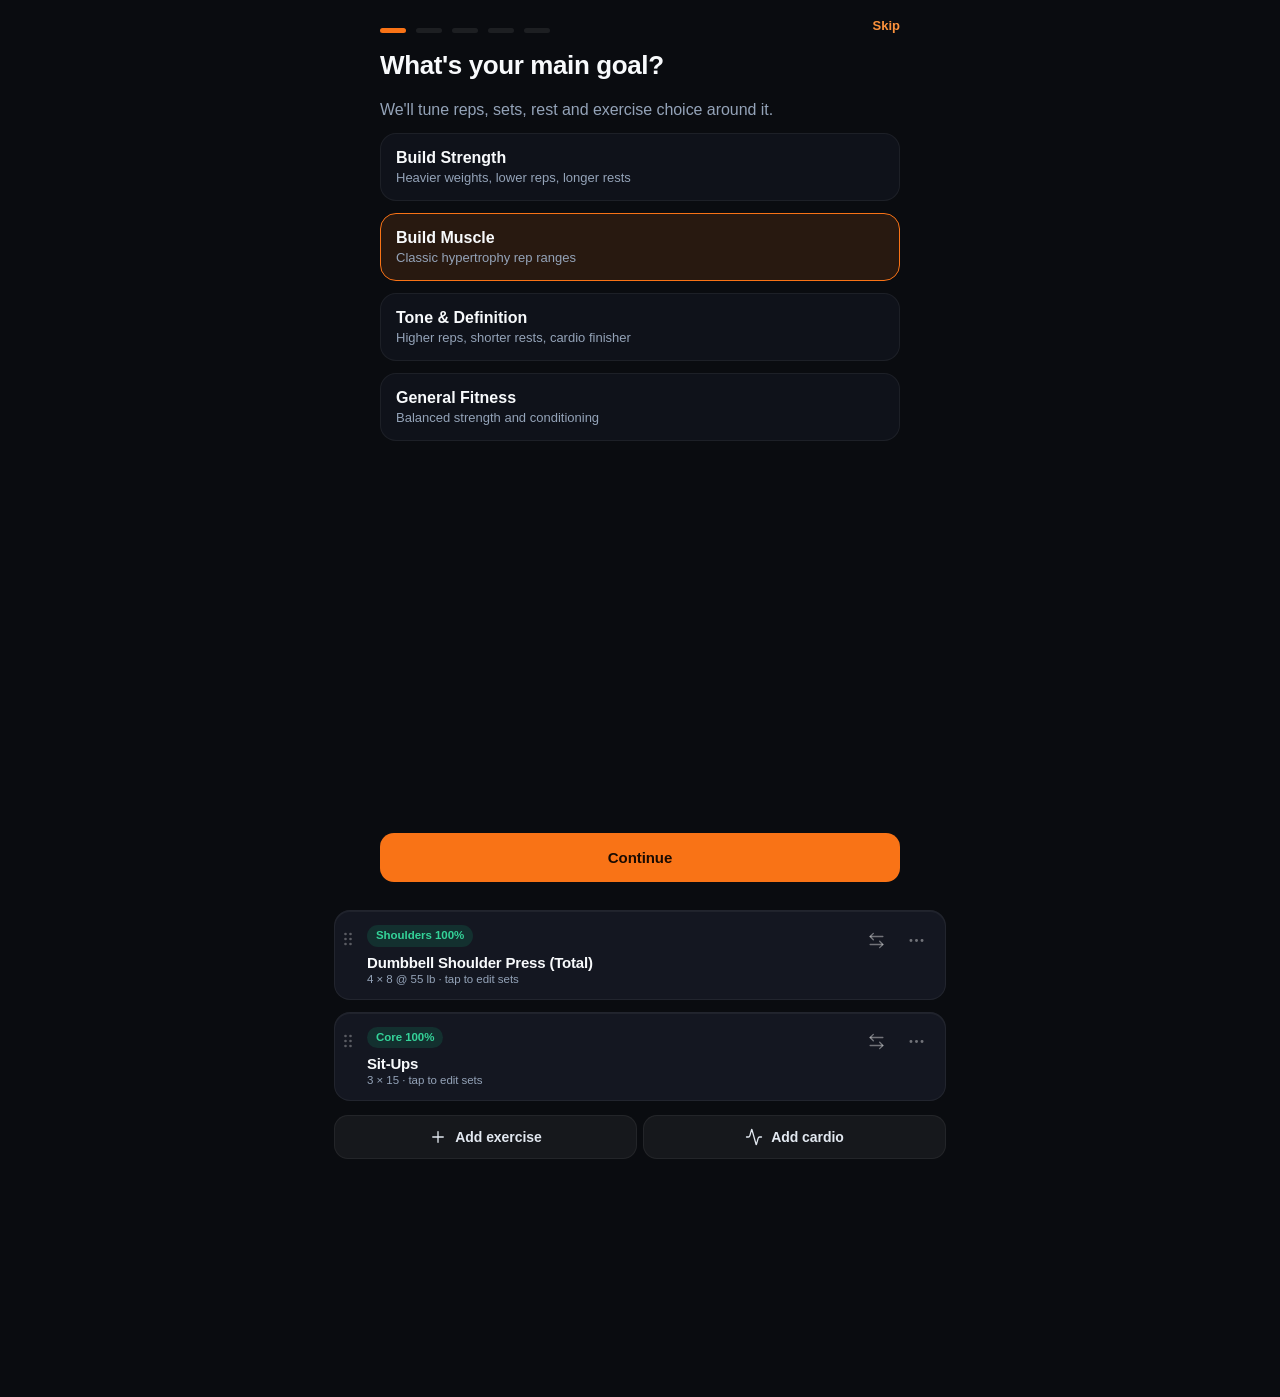
==== index.html @ a7a44afb "v17: Phase 3 polish - body maps, tappable charts, share image, small moments - Exercise info shows f" ====
<!DOCTYPE html>
<html lang="en">
<head>
<meta charset="UTF-8">
<meta name="viewport" content="width=device-width, initial-scale=1.0, viewport-fit=cover">
<meta name="mobile-web-app-capable" content="yes">
<meta name="apple-mobile-web-app-capable" content="yes">
<meta name="apple-mobile-web-app-status-bar-style" content="black-translucent">
<meta name="apple-mobile-web-app-title" content="ForgeFit">
<meta name="theme-color" content="#0A0C10">
<title>ForgeFit — Smart Recovery &amp; Overload Tracker</title>
<link rel="manifest" href="manifest.webmanifest">
<link rel="icon" href="icon.svg" type="image/svg+xml">
<link rel="apple-touch-icon" href="icon-180.png">
<style>
:root{--bg:#090d16;--card:#111827;--card2:#0c1220;--line:#1f2937;--tx:#f1f5f9;--mut:#94a3b8;--dim:#64748b;--or:#f97316;--or2:#fb923c;--gr:#10b981;--am:#f59e0b;--rd:#f43f5e;--vi:#8b5cf6;--sab:env(safe-area-inset-bottom,0px);--sat:env(safe-area-inset-top,0px);--b2:#273043;--b3:#334155;--btn:#1a2234;--inset:#050810;--chip:#0f1626;--snum:#111a2b;--panel:#0f1522;--press:#151e33;--grid:#1b2538;--hcell:#162033;--toast:#1e293b;--toast-tx:#f1f5f9;--bar:rgba(9,13,22,.98);--bd:rgba(255,255,255,.07);--tx2:#e2e8f0;--tx3:#cbd5e1;--vi-t:#c4b5fd;--rd-t:#fb7185;--rd-t2:#fda4af;--gr-t:#34d399;--am-t:#fbbf24;--or-t:#fdba74;--shadow:rgba(0,0,0,.6)}
*{box-sizing:border-box;-webkit-tap-highlight-color:transparent}
[hidden]{display:none!important}
html,body{margin:0;background:var(--bg);color:var(--tx);font-family:-apple-system,BlinkMacSystemFont,"Segoe UI",Roboto,sans-serif;-webkit-text-size-adjust:100%}
body{padding-bottom:calc(84px + var(--sab));overscroll-behavior-y:contain}
body.noscroll{overflow:hidden}
button{font:inherit;color:inherit;border:0;background:none;cursor:pointer;touch-action:manipulation;padding:0}
button:disabled{opacity:.4;cursor:default}
input,select,textarea{font:inherit;font-size:16px;color:var(--tx);background:var(--inset);border:1px solid var(--line);border-radius:12px;padding:10px;width:100%;min-width:0}
input:focus,select:focus,textarea:focus{outline:none;border-color:var(--or)}
button:focus-visible,summary:focus-visible{outline:2px solid var(--or);outline-offset:2px}
textarea{resize:vertical}
.mono{font-family:ui-monospace,Menlo,monospace;font-size:13px;color:var(--or-t)}
input[type=search]{-webkit-appearance:none}
input[type=range]{padding:0;border:0;background:none;accent-color:var(--or)}
input[type=number]::-webkit-inner-spin-button{-webkit-appearance:none}
h1,h2,h3,p{margin:0}
h1{font-size:26px;line-height:1.15;margin-bottom:6px}
.h2{font-size:17px;font-weight:800}
.exn{font-size:17px;font-weight:800;margin-top:4px}
.mut{color:var(--mut)}.sm{font-size:13px}.xs{font-size:11.5px}.center{text-align:center}.right{text-align:right}
.or{color:var(--or2)}.gr{color:var(--gr)}.am{color:var(--am)}.rd{color:var(--rd)}
.big{font-size:22px;font-weight:900}
.lbl{font-size:11px;font-weight:800;letter-spacing:.08em;text-transform:uppercase;color:var(--mut)}
.row{display:flex;align-items:center;gap:10px}.sp{justify-content:space-between}.top{align-items:flex-start}.wrap{flex-wrap:wrap}.grow{flex:1;min-width:0}.gap6{gap:6px}
.col{display:flex;flex-direction:column;gap:12px}.gap6.col{gap:6px}
.grid2{display:grid;grid-template-columns:1fr 1fr;gap:8px}.grid3{display:grid;grid-template-columns:repeat(3,1fr);gap:8px}
.pt8{padding-top:8px}.mt8{margin-top:8px}.px4{padding:0 4px}.full{width:100%}
.sep{height:1px;background:var(--line)}
.link{color:var(--or2);font-size:13px;text-decoration:underline}

/* header */
#hdr{position:sticky;top:0;z-index:30;background:var(--bar);border-bottom:1px solid var(--line);padding-top:var(--sat)}
.hbar{display:flex;align-items:center;justify-content:space-between;padding:10px 14px;max-width:640px;margin:0 auto}
.brand{display:flex;align-items:center;gap:10px}
.logo{width:36px;height:36px;border-radius:11px;background:linear-gradient(135deg,#f97316,#d97706);display:grid;place-items:center;color:#0b0f19;box-shadow:0 4px 14px rgba(249,115,22,.3)}
.logo svg{width:23px;height:23px}
.brand h1{font-size:15px;font-weight:900;letter-spacing:.12em;margin:0}.brand h1 span{color:var(--or)}
.brand p{font-size:10px;color:var(--mut);font-weight:600}
.pill{font-size:12px;font-weight:700;padding:7px 10px;border-radius:10px;background:rgba(249,115,22,.12);border:1px solid rgba(249,115,22,.35);color:var(--or2)}
#clock{font-size:12px;font-weight:700;color:var(--mut)}
#tbar{position:relative;overflow:hidden;background:#7c2d12;border-top:1px solid #9a3412}
#tfill{position:absolute;inset:0;background:var(--or);transform-origin:left;transition:transform 1s linear}
.tin{position:relative;display:flex;align-items:center;justify-content:space-between;padding:8px 14px;max-width:640px;margin:0 auto;color:#0b0f19}
.tin small{display:block;font-size:10px;font-weight:900;letter-spacing:.08em;text-transform:uppercase}
#tdisp{font-size:24px;font-weight:900;font-variant-numeric:tabular-nums;line-height:1}
.tin .row button{background:rgba(9,13,22,.22);font-weight:800;font-size:13px;padding:7px 10px;border-radius:9px}
.tin .row .skip{background:#090d16;color:var(--or2)}

main{max-width:640px;margin:0 auto;padding:14px}
.tab{display:flex;flex-direction:column;gap:14px}
.tab[hidden]{display:none!important}

/* cards & controls */
.card{background:var(--card);border:1px solid var(--bd);border-radius:18px;padding:14px}
.card.col{gap:12px}
details.card summary{cursor:pointer;list-style:none}
.btn{display:inline-flex;align-items:center;justify-content:center;gap:6px;padding:11px 14px;border-radius:13px;font-weight:800;font-size:14px;border:1px solid transparent;text-align:center}
.btn.big{padding:15px;font-size:15px}
.btn.pri{background:var(--or);color:#0b0f19;box-shadow:0 6px 18px rgba(249,115,22,.22)}
.btn.sec{background:var(--btn);border-color:var(--b2);color:var(--tx2)}
.btn.ok{background:var(--gr);color:#04130d}
.btn.vio{background:rgba(139,92,246,.16);border-color:rgba(139,92,246,.4);color:var(--vi-t)}
.btn.danger{background:rgba(244,63,94,.12);border-color:rgba(244,63,94,.4);color:var(--rd-t2)}
.mini{font-size:12.5px;font-weight:700;padding:7px 10px;border-radius:10px;background:var(--btn);border:1px solid var(--b2);color:var(--tx3)}
.mini.pri{background:var(--or);color:#0b0f19;border-color:var(--or)}
.ib{width:36px;height:36px;border-radius:11px;background:var(--btn);border:1px solid var(--b2);font-size:17px;font-weight:800;display:grid;place-items:center}
.chips{display:flex;gap:6px;flex-wrap:wrap}
.scrollx{flex-wrap:nowrap;overflow-x:auto;scrollbar-width:none;margin:8px -14px 0;padding:0 14px}
.scrollx::-webkit-scrollbar{display:none}
#sheet .scrollx{margin:0 -16px;padding:0 16px}
.chip{flex:0 0 auto;padding:8px 13px;border-radius:999px;font-size:13px;font-weight:700;background:var(--chip);border:1px solid var(--line);color:var(--mut)}
.chip.on{background:rgba(249,115,22,.18);border-color:var(--or);color:var(--or2)}
.tag{display:inline-block;font-size:11px;font-weight:800;padding:3px 8px;border-radius:8px;border:1px solid var(--line);color:var(--mut)}
.tag.gr{color:var(--gr-t);background:rgba(16,185,129,.1);border-color:rgba(16,185,129,.35)}
.tag.am{color:var(--am-t);background:rgba(245,158,11,.1);border-color:rgba(245,158,11,.35)}
.tag.rd{color:var(--rd-t);background:rgba(244,63,94,.1);border-color:rgba(244,63,94,.35)}
.tag.vi{color:var(--vi-t);background:rgba(139,92,246,.18);border-color:rgba(139,92,246,.4)}
.tag.or{color:var(--or2);background:rgba(249,115,22,.14);border-color:rgba(249,115,22,.35)}
.field label{display:block;font-size:11px;font-weight:800;letter-spacing:.06em;text-transform:uppercase;color:var(--mut);margin-bottom:5px}
.sel-sm{width:auto;padding:7px 10px;font-size:14px}
.check{display:flex;align-items:center;gap:8px;font-size:13px;color:var(--mut)}.check input{width:auto}
.empty{padding:18px;text-align:center;color:var(--dim);font-size:14px;border:1px dashed var(--line);border-radius:14px}
.banner{display:flex;gap:10px;align-items:flex-start;padding:12px 14px;border-radius:16px;border:1px solid}
.banner ul{margin:4px 0 0;padding-left:18px;font-size:13px;color:var(--mut)}
.banner.warn{background:rgba(244,63,94,.1);border-color:rgba(244,63,94,.4)}
.banner.note{background:rgba(245,158,11,.1);border-color:rgba(245,158,11,.35)}
.banner.info{background:rgba(139,92,246,.12);border-color:rgba(139,92,246,.4)}
.banner.ok{background:rgba(16,185,129,.08);border-color:rgba(16,185,129,.3)}

/* exercise card + set rows */
.shead,.srow{display:grid;grid-template-columns:34px 1fr 1fr 82px 44px;gap:6px;align-items:center}
.shead{margin-top:10px;font-size:10.5px;font-weight:800;letter-spacing:.06em;text-transform:uppercase;color:var(--dim);text-align:center}
.sets{display:flex;flex-direction:column;gap:6px;margin-top:6px}
.srow{padding:4px;border-radius:13px;background:var(--card2);border:1px solid transparent}
.srow.done{background:rgba(16,185,129,.1);border-color:rgba(16,185,129,.35)}
.srow input,.srow select{height:42px;padding:0 4px;text-align:center;font-weight:800;background:var(--inset);border-radius:10px}
.srow select{font-size:13px;color:var(--am);text-align-last:center;padding:0 2px}
.snum{height:38px;border-radius:10px;font-weight:900;font-size:13px;color:var(--mut);background:var(--snum)}
.snum.t-warmup{color:var(--am-t);background:rgba(245,158,11,.12)}
.snum.t-drop{color:var(--vi-t);background:rgba(139,92,246,.18)}
.chk{height:42px;border-radius:11px;background:var(--btn);border:1px solid var(--b2);font-weight:900;font-size:18px;color:#04130d}
.chk.on{background:var(--gr);border-color:var(--gr)}
.cue summary{font-size:12px;color:var(--dim);cursor:pointer;margin-top:10px}
.cue p{font-size:13px;color:var(--mut);padding-top:6px}
.prow{display:flex;align-items:center;justify-content:space-between;gap:10px;width:100%;text-align:left;padding:11px 12px;border-radius:13px;background:var(--card2);border:1px solid var(--line)}
button.prow:active{background:var(--press)}
.prow.bad{border-color:rgba(244,63,94,.4)}
.tiles{display:grid;grid-template-columns:repeat(auto-fit,minmax(90px,1fr));gap:8px}
.tile{background:var(--card);border:1px solid var(--bd);border-radius:14px;padding:12px 8px;text-align:center}
.tile b{display:block;font-size:20px;font-weight:900;color:var(--or2)}.tile span{font-size:11px;color:var(--mut)}
.tempo-view{text-align:center;padding:18px;border-radius:16px;background:var(--card2);border:1px solid var(--line)}
#tp-phase{font-size:26px;font-weight:900;color:var(--or2)}#tp-count{font-size:64px;font-weight:900;line-height:1.1;font-variant-numeric:tabular-nums}

/* plates */
.plates-vis{display:flex;align-items:center;gap:3px;min-height:80px;padding:8px 0}
.plates-vis i{font-style:normal;display:grid;place-items:center;width:20px;border-radius:5px;background:linear-gradient(#fb923c,#c2410c);font-size:9px;font-weight:900;color:#190a02}
.barend{width:26px;height:10px;border-radius:4px;background:#64748b;margin-right:2px}

/* recovery */
.rcell{display:flex;flex-direction:column;gap:7px;padding:12px;border-radius:14px;background:var(--card2);border:1px solid var(--line)}
.bar{height:10px;border-radius:999px;background:var(--inset);overflow:hidden}
.bar i{display:block;height:100%;border-radius:999px;transition:width .3s}
.bg-gr{background:var(--gr)}.bg-am{background:var(--am)}.bg-rd{background:var(--rd)}
.rcell input[type=range]{width:150px}

/* charts + heatmap */
.chart{width:100%;height:auto;margin-top:8px}
.chart .grid line{stroke:var(--grid);stroke-width:1}.chart text{fill:var(--dim);font-size:9px}
.chart .ln{fill:none;stroke:var(--or);stroke-width:2.2;stroke-linejoin:round;stroke-linecap:round}
.chart .area{fill:rgba(249,115,22,.12)}.chart circle{fill:var(--or2)}
.heat{display:flex;flex-direction:column;gap:4px;margin:8px 0 4px}
.hrow{display:grid;grid-template-columns:78px 1fr;gap:8px;align-items:center;font-size:12px;color:var(--mut)}
.hcells{display:grid;grid-template-columns:repeat(14,1fr);gap:3px}
.hcells i{aspect-ratio:1;border-radius:4px;background:var(--card2);border:1px solid var(--hcell)}
.wrow{display:grid;grid-template-columns:78px 1fr 34px;gap:8px;align-items:center;font-size:12px;color:var(--mut);margin-top:7px}
.wrow em{font-style:normal;text-align:right;color:var(--tx);font-weight:800}
.wbar{position:relative;height:10px;background:var(--inset);border-radius:999px;overflow:hidden}
.wbar .zone{position:absolute;left:40%;width:40%;top:0;bottom:0;background:rgba(16,185,129,.18)}
.wbar i{position:absolute;left:0;top:0;bottom:0;background:var(--or);border-radius:999px}
.photos{display:grid;grid-template-columns:repeat(3,1fr);gap:8px;margin-top:8px}
.photos figure{margin:0;position:relative}.photos img{width:100%;aspect-ratio:3/4;object-fit:cover;border-radius:12px;display:block;background:var(--card2)}
.photos figcaption{display:flex;justify-content:space-between;font-size:11px;color:var(--mut);padding-top:3px}
.photos .empty{grid-column:1/-1}

/* settings */
.trow{display:flex;align-items:center;justify-content:space-between;gap:12px}
.trow span{display:flex;flex-direction:column}.trow b{font-size:14px}.trow em{font-style:normal;font-size:12px;color:var(--mut);margin-top:2px}
.sw{appearance:none;-webkit-appearance:none;width:46px;height:28px;padding:0;border-radius:999px;background:var(--b2);border:0;position:relative;flex:0 0 auto;transition:background .15s}
.sw::after{content:"";position:absolute;top:3px;left:3px;width:22px;height:22px;border-radius:50%;background:#fff;transition:transform .15s}
.sw:checked{background:var(--or)}.sw:checked::after{transform:translateX(18px)}
.gear{display:grid;grid-template-columns:1fr 1fr;gap:8px}
.gear button{display:flex;justify-content:space-between;padding:11px;border-radius:12px;border:1px solid var(--line);background:var(--card2);color:var(--dim);font-weight:700;font-size:13px}
.gear button.on{background:rgba(249,115,22,.14);border-color:var(--or);color:var(--tx)}

/* nav */
#nav{position:fixed;left:0;right:0;bottom:0;z-index:40;background:var(--bar);border-top:1px solid var(--line);padding-bottom:var(--sab)}
#nav div{display:grid;grid-template-columns:repeat(5,1fr);max-width:640px;margin:0 auto}
#nav button{padding:9px 0 8px;display:flex;flex-direction:column;align-items:center;gap:3px;font-size:11px;font-weight:700;color:var(--dim)}
#nav button{position:relative}
#nav button svg{width:25px;height:25px;fill:none;stroke:currentColor;stroke-width:1.8;stroke-linecap:round;stroke-linejoin:round}
#nav button.on svg{stroke-width:2.1}
#nav button.on::before{content:"";position:absolute;top:0;left:28%;right:28%;height:2.5px;border-radius:0 0 4px 4px;background:var(--or)}
#nav button.on{color:var(--or)}

/* sheet / overlays */
#sheet{position:fixed;inset:0;z-index:60}
.scrim{position:absolute;inset:0;background:rgba(0,0,0,.65)}
.panel{position:absolute;left:0;right:0;bottom:0;max-width:640px;margin:0 auto;max-height:90vh;display:flex;flex-direction:column;background:var(--panel);border:1px solid var(--line);border-bottom:0;border-radius:22px 22px 0 0;transform:translateY(100%);transition:transform .22s ease-out;padding-bottom:var(--sab)}
#sheet.open .panel{transform:none}
.grab{width:40px;height:4px;border-radius:4px;background:var(--b3);margin:8px auto 0}
.sheet-h{display:flex;align-items:center;justify-content:space-between;padding:10px 16px 6px}.sheet-h h3{font-size:17px;font-weight:800}
#sheet-b{padding:8px 16px 18px;overflow-y:auto;-webkit-overflow-scrolling:touch}
#toast{position:fixed;left:50%;bottom:calc(92px + var(--sab));transform:translate(-50%,20px);background:var(--toast);color:var(--toast-tx);border:1px solid var(--b3);padding:11px 16px;border-radius:14px;font-size:14px;font-weight:600;opacity:0;pointer-events:none;transition:.2s;z-index:100;max-width:90vw;text-align:center}
#toast.show{opacity:1;transform:translate(-50%,0)}
#pr{position:fixed;inset:0;z-index:80;background:radial-gradient(circle at 50% 30%,#7c2d12,#090d16 70%);display:flex;align-items:center;justify-content:center;padding:24px;overflow:hidden}
#pr-body{position:relative;text-align:center;max-width:420px;width:100%;display:flex;flex-direction:column;gap:8px;align-items:center}
.trophy{font-size:80px;line-height:1}.prtag{font-size:12px;font-weight:900;letter-spacing:.18em;color:var(--or2)}
#pr h2{font-size:24px}.prbig{font-size:34px;font-weight:900}
#pr .row{width:100%}
#confetti span{position:absolute;top:-14px;width:9px;height:14px;border-radius:2px;animation:fall 2.4s linear forwards}
@keyframes fall{to{transform:translateY(105vh) rotate(540deg);opacity:.9}}
#onboard{position:fixed;inset:0;z-index:90;background:var(--bg);overflow:auto;padding:calc(18px + var(--sat)) 18px calc(18px + var(--sab))}
.ob-in{max-width:520px;margin:0 auto;min-height:100%;display:flex;flex-direction:column;gap:18px}
.ob-body{flex:1;display:flex;flex-direction:column;gap:14px}
.dots{display:flex;gap:6px}.dots i{width:26px;height:5px;border-radius:5px;background:var(--line)}.dots i.on{background:var(--or)}
.opt{display:flex;flex-direction:column;gap:3px;text-align:left;padding:15px;border-radius:16px;background:var(--card);border:1.5px solid var(--line)}
.opt b{font-size:16px}.opt span{font-size:13px;color:var(--mut)}
.opt.on{border-color:var(--or);background:rgba(249,115,22,.12)}
#boot{position:fixed;inset:0;display:grid;place-items:center;background:var(--bg);color:var(--mut);z-index:200}
@media (prefers-reduced-motion:reduce){*{transition:none!important;animation:none!important}}

:root{color-scheme:dark}
input[type=date]{min-height:42px}
/* drag handle */
.ex{position:relative}
.grip{flex:0 0 auto;width:30px;height:36px;margin:-2px 0 0 -6px;display:grid;place-items:center;touch-action:none;cursor:grab;color:var(--dim);-webkit-user-select:none;user-select:none;-webkit-touch-callout:none;border-radius:10px}
.grip svg{width:20px;height:20px;fill:currentColor}
.grip:active{color:var(--or2)}
.ex.dragging{z-index:25;border-color:var(--or);box-shadow:0 16px 38px var(--shadow);transition:none;will-change:transform}
body.dragging-body{-webkit-user-select:none;user-select:none;cursor:grabbing}
/* segmented control + quick log */
.seg{display:grid;grid-template-columns:1fr 1fr;background:var(--card2);border:1px solid var(--line);border-radius:13px;padding:3px;gap:3px}
.seg button{padding:9px 6px;border-radius:10px;font-weight:800;font-size:13px;color:var(--mut)}
.seg button.on{background:var(--or);color:#0b0f19}
.prow .grow{min-width:0}
#exlist.reordering .ex > :not(.top){display:none!important}
#exlist.reordering .ex{padding-bottom:10px}

/* ===== v4 additions ===== */
/* bigger tap targets while logging */
.shead,.srow{grid-template-columns:38px 1fr 1fr 80px 52px;gap:6px}
.sets{gap:8px}
.srow{padding:5px;position:relative;touch-action:pan-y;transition:transform .15s ease}
.srow input,.srow select{height:48px;font-size:17px}
.srow select{font-size:13px}
.snum{height:44px}
.chk{height:48px;border-radius:12px;font-size:20px}
/* swipe a set: left deletes, right duplicates */
.swrap{position:relative;border-radius:14px}
.swbg{position:absolute;inset:0;display:none;align-items:center;justify-content:space-between;padding:0 18px;border-radius:14px;font-size:13px;font-weight:800;color:#fff}
.swrap.sw-del .swbg,.swrap.sw-dup .swbg{display:flex}
.swrap.sw-del .swbg{background:rgba(244,63,94,.9)}
.swrap.sw-dup .swbg{background:rgba(139,92,246,.9)}
.swrap.sw-del .swbg span:first-child,.swrap.sw-dup .swbg span:last-child{visibility:hidden}
.swrap.sw-go .swbg{filter:brightness(1.18)}
.srow.swiping{transition:none;z-index:2;background:var(--card);box-shadow:0 4px 14px var(--shadow)}
/* coaching chip on exercise cards */
.coach{display:flex;gap:8px;align-items:center;width:100%;text-align:left;margin-top:10px;padding:9px 12px;border-radius:12px;font-size:13px;font-weight:700;border:1px solid;line-height:1.3}
.coach b{font-size:17px}
.coach.up{background:rgba(16,185,129,.12);border-color:rgba(16,185,129,.4);color:var(--gr-t)}
.coach.dn{background:rgba(245,158,11,.1);border-color:rgba(245,158,11,.35);color:var(--am-t)}
/* week strip */
button.card.week{display:block;width:100%;text-align:left;color:inherit}
.wk7{display:grid;grid-template-columns:repeat(7,1fr);gap:5px;margin-top:8px}
.wd{display:flex;flex-direction:column;align-items:center;gap:1px;padding:6px 0 5px;border-radius:12px;background:var(--card2);border:1px solid var(--line);color:var(--dim);min-width:0}
.wd span{font-size:10px;font-weight:800}
.wd b{font-size:15px;font-weight:800;color:var(--tx2)}
.wd small{font-size:9.5px;font-weight:700;white-space:nowrap}
.wd.did{background:rgba(16,185,129,.12);border-color:rgba(16,185,129,.4);color:var(--gr-t)}
.wd.did b{color:var(--gr-t)}
.wd.plan small{color:var(--or2)}
.wd.today{border-color:var(--or);box-shadow:0 0 0 1px var(--or) inset}
.wd.miss{opacity:.55}
.wadv{margin-top:9px;font-size:12.5px;font-weight:700;display:flex;justify-content:space-between;gap:8px}
.wadv i{font-style:normal;color:var(--or2);flex:0 0 auto}
.wadv.go{color:var(--gr-t)}.wadv.light{color:var(--am-t)}.wadv.rest{color:var(--rd-t)}.wadv.ok{color:var(--vi-t)}
/* training block dots */
.bdots{display:flex;gap:5px}
.bdots i{flex:1;height:8px;border-radius:5px;background:var(--line)}
.bdots i.past{background:var(--gr)}.bdots i.cur{background:var(--or)}.bdots i.dl{outline:1.5px dashed var(--vi);outline-offset:1px}
/* toast with an action */
#toast.act{display:flex;gap:14px;align-items:center}
#toast.act.show{pointer-events:auto}
#toast button{color:#fb923c;font-weight:800;font-size:14px;padding:4px 6px}
/* progress */
.tiles.t4{grid-template-columns:repeat(4,1fr)}
.tiles.t4 .tile{padding:10px 4px}.tiles.t4 .tile b{font-size:17px}.tiles.t4 .tile span{font-size:10px;display:block;line-height:1.15}
.wsub{display:flex;justify-content:space-between;gap:8px;font-size:11px;color:var(--dim);padding-left:86px;margin-top:2px}
.chart .ln.a{stroke:var(--or)}.chart .ln.b{stroke:var(--vi)}.chart circle.a{fill:var(--or2)}.chart circle.b{fill:var(--vi)}
.chart .grid line.zero{stroke:var(--dim);stroke-dasharray:3 3}
.legend{display:flex;gap:14px;font-size:12px;color:var(--mut);margin-top:6px}
.legend i{display:inline-block;width:10px;height:10px;border-radius:3px;margin-right:6px}.legend i.a{background:var(--or)}.legend i.b{background:var(--vi)}
/* misc */
.newlist{margin:6px 0 0;padding-left:18px;font-size:13px;color:var(--mut)}.newlist li{margin:4px 0}
ol.how{list-style:none;margin:0;padding:0;display:flex;flex-direction:column;gap:8px}
ol.how li{display:flex;flex-direction:column;gap:2px;padding:10px 12px;border-radius:13px;background:var(--card2);border:1px solid var(--line)}
ol.how b{font-size:11px;letter-spacing:.08em;text-transform:uppercase;color:var(--or2)}
ol.how span{font-size:14px;line-height:1.4}
a.btn{text-decoration:none}
#pname{max-width:104px;overflow:hidden;text-overflow:ellipsis;white-space:nowrap}

/* ===== light theme (dark stays the default) ===== */
:root[data-theme=light]{color-scheme:light;--bg:#f2f4f9;--card:#ffffff;--card2:#eef1f7;--line:#dde3ee;--tx:#0f172a;--mut:#4b5a72;--dim:#6b7a90;--or2:#c2410c;--gr:#059669;--rd:#e11d48;--vi:#7c3aed;
--b2:#cfd7e5;--b3:#b8c2d4;--btn:#e8ecf4;--inset:#ffffff;--chip:#eef1f7;--snum:#e3e8f1;--panel:#ffffff;--press:#e1e6f0;--grid:#e3e8f1;--hcell:#dfe5ef;--bar:rgba(255,255,255,.96);--bd:rgba(15,23,42,.09);--tx2:#1e293b;--tx3:#334155;--vi-t:#6d28d9;--rd-t:#be123c;--rd-t2:#be123c;--gr-t:#047857;--am-t:#92400e;--or-t:#9a3412;--shadow:rgba(15,23,42,.22)}
:root[data-theme=light] .gr{color:#047857}
:root[data-theme=light] .rd{color:#be123c}
:root[data-theme=light] .am,:root[data-theme=light] .srow select{color:#b45309}
:root[data-theme=light] .sw::after{box-shadow:0 1px 3px rgba(0,0,0,.35)}
:root[data-theme=light] .card,:root[data-theme=light] .tile{box-shadow:0 1px 2px rgba(15,23,42,.05)}
:root[data-theme=light] #pr{--tx:#f1f5f9;--mut:#94a3b8;--btn:#1a2234;--b2:#273043;--tx2:#e2e8f0;--or2:#fb923c;--bg:#090d16}

/* v8 */
.exnote{display:block;width:100%;text-align:left;margin-top:6px;padding:7px 10px;border-radius:10px;font-size:13px;color:var(--tx2);background:var(--inset);border:1px dashed var(--b3)}
.emptyico{font-size:38px;line-height:1}
.cmp2{display:grid;grid-template-columns:1fr 1fr;gap:8px}.cmp2 figure{margin:0}
.cmp2 img,.phmiss{width:100%;aspect-ratio:3/4;object-fit:cover;border-radius:12px;display:block;background:var(--card2)}
.phmiss{display:flex;align-items:center;justify-content:center;font-size:12px;color:var(--mut)}
.cmp2 figcaption{font-size:12px;color:var(--mut);padding-top:4px;text-align:center}
.tile em{font-style:normal;font-weight:800}
@media (prefers-reduced-motion:no-preference){.srow.pop{animation:ffrow .6s ease-out}.srow.pop .chk{animation:ffpop .4s cubic-bezier(.2,1.7,.4,1)}.trophy{animation:fftro 1s cubic-bezier(.2,1.5,.4,1)}}
@keyframes ffrow{0%{box-shadow:0 0 0 0 rgba(16,185,129,.55)}100%{box-shadow:0 0 0 14px rgba(16,185,129,0)}}
@keyframes ffpop{0%{transform:scale(.6)}60%{transform:scale(1.25)}100%{transform:scale(1)}}
@keyframes fftro{0%{transform:scale(.3) rotate(-25deg);opacity:0}60%{transform:scale(1.2) rotate(8deg);opacity:1}100%{transform:scale(1) rotate(0)}}

/* ---------- v10: plan / live session, achievements, grouped settings ---------- */
.card.plan{padding:12px}
.card.plan .planmain{all:unset;box-sizing:border-box;display:block;cursor:pointer;min-width:0;padding:2px 0}
.card.plan .planmain:focus-visible{outline:2px solid var(--or);outline-offset:3px;border-radius:8px}
.card.plan .exn{margin:4px 0 2px}
.card.sess{border-color:rgba(249,115,22,.45);background:linear-gradient(180deg,rgba(249,115,22,.08),transparent 70%),var(--card)}
.card.sess.paused{border-color:rgba(245,158,11,.55);background:linear-gradient(180deg,rgba(245,158,11,.12),transparent 70%),var(--card)}
.sess-time{display:block;font-size:30px;font-weight:900;letter-spacing:.5px;font-variant-numeric:tabular-nums;color:var(--or2)}
.card.sess.paused .sess-time{color:var(--am-t,#f59e0b);opacity:.85}
.lbl.live{color:#34d399}
#exlist.dimmed{opacity:.6}
.grid3{display:grid;grid-template-columns:repeat(3,1fr);gap:8px}
.grid3 .btn{padding:12px 6px}
.subh{margin:14px 2px 4px;font-size:12px;letter-spacing:.08em;text-transform:uppercase;color:var(--mut)}
.ach{display:flex;gap:12px;align-items:center;background:var(--card);border:1px solid var(--bd);border-radius:14px;padding:10px 12px;margin-top:8px}
.ach .aic{font-size:24px;line-height:1}
.ach b{font-size:14px}
.grpt{margin:18px 4px 2px;font-size:12px;letter-spacing:.09em;text-transform:uppercase;color:var(--mut);font-weight:800}
.card.grp{padding:0;overflow:hidden}
.grph{all:unset;box-sizing:border-box;display:flex;align-items:center;gap:12px;width:100%;padding:14px 16px;cursor:pointer}
.grph:focus-visible{outline:2px solid var(--or);outline-offset:-2px}
.grph .gic{font-size:22px;width:30px;text-align:center}
.grph b{display:block;font-size:15px}
.grph em{display:block;font-style:normal;font-size:12px;color:var(--mut);margin-top:1px}
.grph .chev{color:var(--mut);font-size:16px}
.grpb{padding:2px 16px 16px;border-top:1px solid var(--bd);padding-top:14px}
@media (prefers-reduced-motion:no-preference){.card.sess.paused .sess-time{animation:ffblink 1.6s ease-in-out infinite}@keyframes ffblink{50%{opacity:.45}}}

/* =====================================================================
   v11 design system: quiet dark surfaces, hairline borders, vector icons
   Brand orange is the only accent. Green / red appear only as status.
   ===================================================================== */
:root{
  --bg:#0A0C10;--card:#141721;--card2:#0F121A;--panel:#12151D;
  --line:rgba(255,255,255,.08);--bd:rgba(255,255,255,.06);--b2:rgba(255,255,255,.10);--b3:rgba(255,255,255,.16);
  --btn:rgba(255,255,255,.05);--inset:rgba(255,255,255,.045);--chip:rgba(255,255,255,.04);--snum:rgba(255,255,255,.05);
  --press:rgba(255,255,255,.08);--grid:rgba(255,255,255,.07);--hcell:rgba(255,255,255,.06);--toast:#1C2030;
  --bar:rgba(10,12,16,.85);--hl:rgba(255,255,255,.06);--ghost:rgba(255,255,255,.4);
  --tx:#F8FAFC;--tx2:#E2E8F0;--tx3:#CBD5E1;--mut:#94A3B8;--dim:#64748B;--lab:#8593A8;
  --or-t:#FDBA74;--shadow:transparent}
:root[data-theme=light]{--hl:rgba(255,255,255,.9);--ghost:rgba(15,23,42,.42);--lab:#5B6B82;--bar:rgba(255,255,255,.82);--bg:#F3F5F9;--inset:rgba(15,23,42,.045);--btn:rgba(15,23,42,.05);--press:rgba(15,23,42,.08);--card2:#F6F8FB;--chip:rgba(15,23,42,.04);--snum:rgba(15,23,42,.05)}

html,body{font-feature-settings:"tnum" 1,"cv11" 1;font-variant-numeric:tabular-nums;letter-spacing:-.003em}
h1,h2,h3{letter-spacing:-.015em}

/* icons */
.ic{width:18px;height:18px;flex:0 0 auto;fill:none;stroke:currentColor;stroke-width:1.75;stroke-linecap:round;stroke-linejoin:round;vertical-align:-3.5px}
.ic.fill{fill:currentColor}
.ic.sm{width:15px;height:15px;vertical-align:-2.5px}
.ic.xl{width:56px;height:56px;stroke-width:1.25}
.ic.fav{width:14px;height:14px;vertical-align:-1.5px;color:var(--or2)}
b>.ic,.mini>.ic,.pill>.ic,.tag>.ic,.coach>.ic{vertical-align:-3px}
.btn>.ic,.mini>.ic,.chip>.ic,.pill>.ic{margin:0}

/* surfaces */
.card,.tile,.ach{background:var(--card);border:1px solid var(--bd);border-radius:16px;box-shadow:inset 0 1px 0 0 var(--hl)}
:root[data-theme=light] .card,:root[data-theme=light] .tile,:root[data-theme=light] .ach{box-shadow:0 1px 2px rgba(15,23,42,.04),inset 0 1px 0 0 var(--hl)}
.panel{background:var(--panel);border:1px solid var(--bd);border-bottom:0;border-radius:20px 20px 0 0;box-shadow:inset 0 1px 0 0 var(--hl)}
.grab{background:var(--b3)}
.prow,.rcell,ol.how li,.tempo-view,.opt{background:var(--card2);border:1px solid var(--bd)}
.prow.bad{border-color:rgba(244,63,94,.4)}
.sep{background:var(--bd)}
input,select,textarea{background:var(--inset);border:1px solid var(--bd);border-radius:12px;color:var(--tx)}
input::placeholder,textarea::placeholder{color:var(--dim);opacity:1}
input:focus,select:focus,textarea:focus{border-color:rgba(249,115,22,.7);background:rgba(249,115,22,.05)}

/* type: labels are sentence case, quiet and slate */
.lbl,.field label,.grpt,.subh{text-transform:none;letter-spacing:0;font-weight:600;color:var(--lab)}
.lbl{font-size:12.5px}.field label{font-size:12px}
.grpt{font-size:13px;margin:20px 4px 2px}.subh{font-size:13px}
.h2{font-size:17px;font-weight:650}
.exn{font-weight:600;font-size:17px;color:var(--tx);letter-spacing:-.012em}
.big{font-weight:700}
.mut{color:var(--mut)}
.link{color:var(--or2);text-decoration:none;font-weight:600}
.or{color:var(--or2)}
.tile b{color:var(--tx);font-weight:700}
.tile span{color:var(--lab)}

/* buttons: one hero, quiet everything else */
.btn{min-height:44px;border-radius:14px;font-weight:600;font-size:14px;gap:8px;letter-spacing:-.005em;transition:background .15s,border-color .15s,transform .1s}
.btn:active{transform:scale(.985)}
.btn.pri{background:var(--or);color:#1A0B02;border-color:transparent;box-shadow:none}
.btn.pri:active{background:#EA6A0A}
.btn.sec{background:var(--btn);border:1px solid var(--bd);color:var(--tx2)}
.btn.sec:active{background:var(--press)}
@media (hover:hover){.btn.sec:hover{background:var(--press)}.btn.pri:hover{background:#FB8A2E}}
.btn.ok{background:rgba(16,185,129,.14);border:1px solid rgba(16,185,129,.3);color:var(--gr-t)}
.btn.vio{background:var(--btn);border:1px solid var(--bd);color:var(--tx2)}
.btn.danger{background:rgba(244,63,94,.1);border:1px solid rgba(244,63,94,.28);color:var(--rd-t2)}
.btn.hero{min-height:56px;border-radius:16px;font-size:16px;font-weight:700;letter-spacing:-.01em}
.btn.hero .ic{width:20px;height:20px}
.btn.big{padding:15px}
.mini{display:inline-flex;align-items:center;gap:6px;font-weight:600;border-radius:10px;background:var(--btn);border:1px solid var(--bd);color:var(--tx2)}
.mini.pri{background:var(--or);border-color:transparent;color:#1A0B02}
.pill{display:inline-flex;align-items:center;gap:6px;font-weight:600;border-radius:10px;background:var(--btn);border:1px solid var(--bd);color:var(--tx2)}
.chip{display:inline-flex;align-items:center;gap:6px;font-weight:600;background:var(--chip);border:1px solid var(--bd);color:var(--mut)}
.chip.on{background:rgba(249,115,22,.15);border-color:rgba(249,115,22,.4);color:var(--or-t)}
:root[data-theme=light] .chip.on{color:#9A3412}
.seg{background:var(--btn);border:1px solid var(--bd)}
.seg button{font-weight:600}.seg button.on{background:var(--or);color:#1A0B02}

/* ghost icon buttons: no pills */
.ib{width:34px;height:34px;border-radius:10px;background:none;border:0;color:var(--ghost);display:grid;place-items:center}
.ib .ic{width:19px;height:19px}
.ib:active{background:var(--press);color:var(--tx)}
@media (hover:hover){.ib:hover{background:var(--press);color:var(--tx2)}}
.grip{color:var(--ghost);opacity:.75;width:26px;margin:-2px 0 0 -8px}
.grip .ic{width:18px;height:18px}
.grip:active{color:var(--or2);opacity:1}

/* badges: compact soft pills (green / amber / red only for recovery status) */
.tag{border:0;border-radius:999px;padding:2px 9px;font-size:11.5px;font-weight:600;line-height:1.5;background:rgba(148,163,184,.14);color:var(--mut)}
.tag.gr{background:rgba(16,185,129,.15);color:var(--gr-t)}
.tag.am{background:rgba(245,158,11,.15);color:var(--am-t)}
.tag.rd{background:rgba(244,63,94,.15);color:var(--rd-t)}
.tag.vi{background:rgba(249,115,22,.15);color:var(--or-t)}
.tag.or{background:rgba(249,115,22,.15);color:var(--or-t)}
:root[data-theme=light] .tag.vi,:root[data-theme=light] .tag.or{color:#9A3412}

/* exercise cards */
.card.ex{padding:14px 14px 12px}
.card.ex .exn{margin-top:7px}
.card.ex .mut.xs{color:var(--mut)}
.card.plan{padding:12px 12px 12px 8px}
.card.plan .planmain .mut.xs{color:var(--mut)}
.shead{text-transform:none;letter-spacing:0;font-size:11.5px;font-weight:600;color:var(--lab)}
.srow{background:transparent;border:0;padding:3px 0}
.srow input,.srow select{background:var(--inset);border:1px solid transparent;border-radius:10px;font-weight:600;color:var(--tx)}
.srow input:focus,.srow select:focus{border-color:rgba(249,115,22,.7)}
.srow select{color:var(--mut);font-weight:600}
:root[data-theme=light] .srow select{color:var(--mut)}
.snum{background:none;color:var(--lab);font-weight:600}
.snum.t-warmup{color:var(--am-t);background:rgba(245,158,11,.12)}
.snum.t-drop{color:var(--or-t);background:rgba(249,115,22,.14)}
.srow.done{background:rgba(16,185,129,.07);border-radius:12px;padding:3px 4px;margin:0 -4px}
.chk{background:var(--inset);border:1px solid var(--bd);color:transparent;border-radius:10px;display:grid;place-items:center}
.chk .ic{width:21px;height:21px;stroke-width:2.2}
.chk.on{background:var(--gr);border-color:var(--gr);color:#03130C}
.cue summary{color:var(--lab)}
.exnote{background:var(--inset);border:1px dashed var(--b3)}
.coach{border-radius:12px;font-weight:600}
.coach .ic{width:17px;height:17px}
.coach.up{background:rgba(16,185,129,.1);border-color:rgba(16,185,129,.28);color:var(--gr-t)}
.coach.dn{background:rgba(245,158,11,.09);border-color:rgba(245,158,11,.28);color:var(--am-t)}
.ex.dragging{border-color:var(--or);box-shadow:none}
.srow.swiping{box-shadow:none}
.swbg{font-weight:600}
.swbg .ic{width:15px;height:15px}

/* plan card: split chips, then two neutral actions, then a segmented utility strip */
.qgrid{display:grid;grid-template-columns:repeat(4,1fr);background:var(--btn);border:1px solid var(--bd);border-radius:14px;overflow:hidden}
.qgrid button{display:flex;flex-direction:column;align-items:center;justify-content:center;gap:7px;height:68px;font-size:12px;font-weight:600;color:var(--tx2);border-left:1px solid var(--bd);transition:background .15s}
.qgrid button:first-child{border-left:0}
.qgrid button:active{background:var(--press)}
.qgrid .ic{width:20px;height:20px;color:var(--mut);transition:color .15s}
.qgrid button:active .ic{color:var(--or2)}
@media (hover:hover){.qgrid button:hover{background:var(--press)}.qgrid button:hover .ic{color:var(--or2)}}

/* live session header */
.card.sess{border-color:rgba(249,115,22,.28);background:radial-gradient(120% 90% at 50% -30%,rgba(249,115,22,.12),transparent 62%),var(--card)}
.card.sess.paused{border-color:rgba(245,158,11,.35);background:radial-gradient(120% 90% at 50% -30%,rgba(245,158,11,.12),transparent 62%),var(--card)}
.sess-time{font-size:32px;font-weight:700;letter-spacing:-.02em;color:var(--tx)}
.card.sess.paused .sess-time{color:var(--tx);opacity:.9}
.lbl.live{color:var(--gr-t)}
i.dot{display:inline-block;width:7px;height:7px;border-radius:50%;background:var(--gr);margin-right:6px;vertical-align:1px}
.card.sess .lbl .ic{width:14px;height:14px;vertical-align:-2px;color:var(--am-t)}

/* settings groups */
.grph .gic{width:34px;height:34px;border-radius:10px;background:var(--btn);display:grid;place-items:center;color:var(--mut);font-size:0}
.grph .gic .ic{width:18px;height:18px}
.grph b{font-weight:600}.grph em{color:var(--lab)}
.grph .chev{display:grid;place-items:center;color:var(--ghost)}.grph .chev .ic{width:17px;height:17px}
.grpb{border-top:1px solid var(--bd)}
.gear button{background:var(--card2);border:1px solid var(--bd);font-weight:600}
.gear button.on{background:rgba(249,115,22,.12);border-color:rgba(249,115,22,.45)}
.gear button b{display:inline-flex;align-items:center}.gear .ic{width:16px;height:16px;color:var(--or2)}
.trow b{font-weight:600}
.sw{background:rgba(255,255,255,.14)}.sw:checked{background:var(--or)}
:root[data-theme=light] .sw{background:rgba(15,23,42,.16)}

/* summary + achievements */
.ach{padding:12px;gap:12px}
.ach .aic{width:36px;height:36px;border-radius:10px;background:rgba(249,115,22,.14);color:var(--or2);display:grid;place-items:center;flex:0 0 auto;font-size:0}
.ach .aic .ic{width:19px;height:19px}
.ach b{font-weight:600}

/* empty states, trophy, tempo */
.emptyico{width:56px;height:56px;border-radius:50%;background:var(--btn);display:grid;place-items:center;margin:0 auto;color:var(--or2);font-size:0}
.emptyico .ic{width:26px;height:26px}
.trophy{font-size:0;line-height:1}.trophy .ic{width:84px;height:84px;stroke-width:1.2;color:var(--or2)}
.prtag{font-weight:700}
#tp-count .ic{width:64px;height:64px;color:var(--gr-t)}

/* banners + week strip */
.banner{border-radius:14px}
.banner.warn{background:rgba(244,63,94,.08);border-color:rgba(244,63,94,.28)}
.banner.note{background:rgba(245,158,11,.08);border-color:rgba(245,158,11,.25)}
.banner.info{background:rgba(249,115,22,.08);border-color:rgba(249,115,22,.25)}
.banner.ok{background:rgba(255,255,255,.03);border-color:var(--bd)}
.wd{background:var(--card2);border:1px solid var(--bd)}
.wd.did{background:rgba(16,185,129,.1);border-color:rgba(16,185,129,.28)}
.wd small .ic{width:14px;height:14px;vertical-align:-3px}
.wd.today{box-shadow:none;border-color:rgba(249,115,22,.7)}
.wadv i .ic{width:14px;height:14px}
.empty{border:1px dashed var(--b2)}

/* header and tab bar: frosted glass with a hairline */
#hdr,#nav{background:var(--bar);-webkit-backdrop-filter:blur(16px) saturate(1.2);backdrop-filter:blur(16px) saturate(1.2)}
#hdr{border-bottom:1px solid var(--bd)}
#nav{border-top:1px solid var(--bd)}
.logo{box-shadow:none}
.brand p{color:var(--lab);font-weight:500}
#clock{display:inline-flex;align-items:center;gap:5px;font-weight:600;color:var(--mut)}
#clock .ic{width:14px;height:14px}
#nav button{font-size:10.5px;font-weight:600;color:var(--dim);gap:4px;padding:10px 0 9px}
#nav button svg{width:22px;height:22px;stroke-width:1.75}
#nav button.on svg{stroke-width:1.9}
#nav button.on::before{display:none}
#nav button.on{color:var(--or)}
#tbar{background:#7C2D12;border-top:1px solid rgba(255,255,255,.06)}
.toast,#toast{background:var(--toast);border:1px solid var(--bd)}
@media (prefers-reduced-motion:no-preference){@keyframes ffrow{0%{box-shadow:0 0 0 0 rgba(16,185,129,.4)}100%{box-shadow:0 0 0 12px rgba(16,185,129,0)}}}

.card.plan .planmain{flex:1}
.qgrid{grid-template-columns:repeat(4,minmax(0,1fr))}
.qgrid button{font-size:11.5px;white-space:nowrap;padding:0 2px}
.planote{margin-top:5px;font-size:12.5px;color:var(--mut);display:flex;gap:6px;align-items:flex-start}.planote .ic{margin-top:2px;color:var(--lab)}

/* narrow phones: keep paired action buttons on one line */
@media (max-width:380px){.grid2>.btn{font-size:14px;padding-left:10px;padding-right:10px;gap:6px;white-space:nowrap}}
@media (max-width:360px){#hdr .hbar{gap:6px}.brand p{display:none}#pname{max-width:96px}.pill .pt{display:none}.pill>.ic{margin:0}}

/* =====================================================================
   v12 — full five-tab overhaul
   ===================================================================== */
:root{--rd:#EF4444;--rd-t:#F87171;--hl:rgba(255,255,255,.05);--navh:58px}
:root[data-theme=light]{--hl:rgba(255,255,255,.9);--rd:#DC2626;--rd-t:#B91C1C}
#nav button svg{width:20px;height:20px}
#nav button{gap:5px}
body{font-variant-numeric:tabular-nums}

/* banners: coloured left accent bar instead of a heavy outline */
.banner{position:relative;overflow:hidden;padding:13px 14px 13px 17px;border:1px solid var(--bd);border-radius:14px;background:rgba(255,255,255,.03)}
.banner::before{content:"";position:absolute;left:0;top:0;bottom:0;width:3px;background:var(--c,var(--dim))}
.banner.warn{--c:var(--rd);background:rgba(239,68,68,.07);border-color:var(--bd)}
.banner.note{--c:var(--am);background:rgba(245,158,11,.07);border-color:var(--bd)}
.banner.info{--c:var(--or);background:rgba(249,115,22,.07);border-color:var(--bd)}
.banner.ok{--c:var(--gr);background:rgba(16,185,129,.06);border-color:var(--bd)}
.banner b{font-weight:600}

/* week strip */
.wk7{gap:4px}
.wd{background:transparent;border:1px solid transparent;border-radius:14px;color:var(--dim)}
.wd b{color:var(--mut);font-weight:600}
.wd.rest span,.wd.rest small{color:var(--dim)}
.wd.did{background:rgba(16,185,129,.09);border-color:rgba(16,185,129,.22);box-shadow:0 0 16px -2px rgba(16,185,129,.28)}
.wd.did b{color:var(--tx)}
.wd.did small{color:var(--gr-t)}
.wd.did small .ic{width:14px;height:14px;filter:drop-shadow(0 0 4px rgba(16,185,129,.8))}
.wd.plan small{color:var(--or-t)}
.wd.today{border-color:var(--or);box-shadow:0 0 0 1px var(--or) inset;background:rgba(249,115,22,.06)}
.wd.today b{color:var(--tx)}

/* split carousel */
.splits{flex-wrap:nowrap;overflow-x:auto;margin:0 -14px;padding:2px 14px;scroll-snap-type:x proximity;scrollbar-width:none;-webkit-overflow-scrolling:touch}
.splits::-webkit-scrollbar{display:none}
.splits .chip{scroll-snap-align:start;scroll-margin-left:14px;padding:8px 16px;white-space:nowrap}
.splits .chip.on{background:var(--or);border-color:var(--or);color:#1A0B02;box-shadow:0 4px 14px -4px rgba(249,115,22,.6)}

/* session card */
.hero-card{padding:16px}
.hero-card .ttl{font-size:20px;font-weight:700;letter-spacing:-.02em;line-height:1.2;color:var(--tx)}
.mchips{display:flex;flex-wrap:wrap;gap:6px;margin-top:9px}
.mchips span{font-size:12px;font-weight:600;padding:3px 10px;border-radius:999px;background:rgba(255,255,255,.05);color:var(--mut)}
.mchips span.am{background:rgba(245,158,11,.15);color:var(--am-t)}
.hero-card .hnote{margin:10px 0 0;color:var(--lab)}
.toolbar{display:grid;grid-template-columns:repeat(4,minmax(0,1fr));gap:6px;margin-top:14px}
.toolbar button{height:38px;display:flex;align-items:center;justify-content:center;gap:4px;padding:0 2px;border-radius:12px;background:rgba(255,255,255,.04);border:1px solid rgba(255,255,255,.06);font-size:12px;font-weight:600;color:var(--tx2);white-space:nowrap;transition:background .15s,transform .1s}
.toolbar button .ic{width:15px;height:15px;color:var(--mut)}
.toolbar button:active{background:var(--press);transform:scale(.97)}
.toolbar button:active .ic{color:var(--or-t)}
@media (hover:hover){.toolbar button:hover{background:var(--press)}}
@media (max-width:380px){.toolbar button{font-size:11px;gap:3px}.toolbar button .ic{width:14px;height:14px}}
:root[data-theme=light] .toolbar button,:root[data-theme=light] .mchips span{background:rgba(15,23,42,.045);border-color:rgba(15,23,42,.07)}
.lrow{display:flex;align-items:center;gap:12px;text-align:left;justify-content:flex-start}
.lrow span{display:block}.lrow b{display:block;font-weight:600;font-size:15px}.lrow em{display:block;font-style:normal;font-size:12px;color:var(--mut);margin-top:1px}

/* floating Start button */
.fab{position:fixed;left:max(16px,calc(50% - 304px));right:max(16px,calc(50% - 304px));width:auto;bottom:calc(var(--navh) + var(--sab) + 12px);z-index:35;box-shadow:0 12px 30px -8px rgba(249,115,22,.6),0 0 0 1px rgba(255,255,255,.1) inset}
body.hasfab main{padding-bottom:calc(var(--navh) + var(--sab) + 96px)}
body.hasfab #toast{bottom:calc(var(--navh) + var(--sab) + 88px)}
.card.plan .exn{font-size:15px;font-weight:600;color:var(--tx)}

/* recovery tab */
:root{--trk:rgba(255,255,255,.09);--basef:rgba(255,255,255,.045);--bases:rgba(255,255,255,.12)}
:root[data-theme=light]{--trk:rgba(15,23,42,.09);--basef:rgba(15,23,42,.05);--bases:rgba(15,23,42,.14)}
.gap12{gap:12px}
.rhero{padding:16px}
.ring{position:relative;width:104px;height:104px;flex:0 0 auto}
.ring svg{width:100%;height:100%;transform:rotate(-90deg);display:block}
.ring circle{fill:none;stroke-width:9;stroke-linecap:round}
.ring .rt{stroke:var(--trk)}
.ring .rv{stroke:var(--c);transition:stroke-dashoffset .5s ease,stroke .3s;filter:drop-shadow(0 0 5px var(--cg))}
.ring.gr{--c:#10B981;--cg:rgba(16,185,129,.45)}.ring.am{--c:#F59E0B;--cg:rgba(245,158,11,.45)}.ring.rd{--c:#EF4444;--cg:rgba(239,68,68,.45)}
.rn{position:absolute;inset:0;display:grid;place-content:center;text-align:center}
.rn b{font-size:26px;font-weight:700;line-height:1;letter-spacing:-.02em;color:var(--tx)}
.rn span{font-size:11px;color:var(--mut);margin-top:4px}
.gpill{font-size:12px;font-weight:500;padding:7px 13px;border-radius:999px;background:rgba(255,255,255,.05);border:1px solid rgba(255,255,255,.08);color:var(--mut);transition:background .15s}
.gpill:active{background:var(--press);color:var(--tx)}
:root[data-theme=light] .gpill{background:rgba(15,23,42,.05);border-color:rgba(15,23,42,.1)}

.bodycard{padding:16px 16px 14px}
.flip{perspective:1000px;-webkit-perspective:1000px;width:min(100%,176px);aspect-ratio:200/392;margin:8px auto 2px;touch-action:pan-y;user-select:none;-webkit-user-select:none}
.flipin{position:relative;width:100%;height:100%;transform-style:preserve-3d;-webkit-transform-style:preserve-3d;transition:transform .6s cubic-bezier(.4,.1,.2,1)}
.flipin.back{transform:rotateY(180deg)}
.face{position:absolute;inset:0;backface-visibility:hidden;-webkit-backface-visibility:hidden}
.face.bk{transform:rotateY(180deg)}
.face svg{width:100%;height:100%;display:block;overflow:visible}
.flipin:not(.back) .face.bk,.flipin.back .face.fr{pointer-events:none}
.face .base{fill:var(--basef);stroke:var(--bases);stroke-width:1}
.mus path{fill:rgba(255,255,255,.1);stroke:var(--card);stroke-width:1.3;stroke-linejoin:round;cursor:pointer;transition:fill .45s ease,stroke .2s}
.mus.gr path{fill:rgba(16,185,129,.82)}.mus.am path{fill:rgba(245,158,11,.85)}.mus.rd path{fill:rgba(239,68,68,.88)}
.mus.sel path{stroke:var(--tx);stroke-width:1.8}
.dots{display:flex;justify-content:center;gap:10px;margin-top:10px}
.dot{position:relative;width:8px;height:8px;border-radius:50%;padding:0;background:var(--trk);transition:background .2s,transform .2s}
.dot::before{content:"";position:absolute;inset:-10px}
.dot.on{background:var(--or);transform:scale(1.15)}
.selinfo{text-align:center;margin-top:10px;min-height:20px}.selinfo b{color:var(--tx);font-weight:600}
.rlegend{display:flex;justify-content:center;gap:14px;margin-top:8px;font-size:11.5px;color:var(--lab)}
.rlegend i{display:inline-block;width:8px;height:8px;border-radius:50%;margin-right:5px;vertical-align:0}
.rlegend i.gr{background:#10B981}.rlegend i.am{background:#F59E0B}.rlegend i.rd{background:#EF4444}

.rlist{padding:0;overflow:hidden;border-radius:16px}
.rrow{--c:#10B981;padding:13px 16px 15px;border-top:1px solid rgba(255,255,255,.05)}
:root[data-theme=light] .rrow{border-top-color:rgba(15,23,42,.07)}
.rrow:first-child{border-top:0}
.rrow.gr{--c:#10B981}.rrow.am{--c:#F59E0B}.rrow.rd{--c:#EF4444}
.rtop{display:flex;align-items:center;gap:8px;margin-bottom:11px}
.rtop b{flex:1;font-size:15px;font-weight:600;color:var(--tx)}
.rpct{min-width:42px;text-align:right;font-weight:600;font-size:14px;color:var(--tx)}
input.rs{-webkit-appearance:none;appearance:none;display:block;width:100%;height:16px;margin:0;padding:0;border:0;background:transparent;accent-color:auto;touch-action:pan-y}
.rs::-webkit-slider-runnable-track{height:10px;border-radius:999px;background:linear-gradient(to right,var(--c) var(--p,100%),var(--trk) var(--p,100%))}
.rs::-moz-range-track{height:10px;border-radius:999px;background:linear-gradient(to right,var(--c) var(--p,100%),var(--trk) var(--p,100%))}
.rs::-webkit-slider-thumb{-webkit-appearance:none;appearance:none;width:16px;height:16px;margin-top:-3px;border-radius:50%;background:#fff;border:0;box-shadow:0 1px 5px rgba(0,0,0,.55),0 0 0 3px rgba(255,255,255,.1)}
.rs::-moz-range-thumb{width:16px;height:16px;border-radius:50%;background:#fff;border:0;box-shadow:0 1px 5px rgba(0,0,0,.55)}
.rs:focus-visible{outline:2px solid var(--or);outline-offset:4px;border-radius:6px}
@keyframes rflash{from{background:rgba(249,115,22,.16)}to{background:transparent}}
.rrow.flash{animation:rflash 1.3s ease-out}
@media (prefers-reduced-motion:reduce){.flipin{transition-duration:.01s}}

/* progress tab */
.tiles.t4{gap:8px}
.tiles.t4 .tile{padding:12px 4px 10px;background:linear-gradient(180deg,rgba(255,255,255,.035),rgba(255,255,255,.015)),var(--card);border:1px solid var(--bd);box-shadow:inset 0 1px 0 0 var(--hl);border-radius:14px}
.tiles.t4 .tile b{font-size:19px;font-weight:700;letter-spacing:-.02em;color:var(--tx);line-height:1.15}
.tiles.t4 .tile span{font-size:11.5px;font-weight:500;color:var(--mut);margin-top:2px}
.tiles.t4 .tile small{display:block;font-size:10px;color:var(--dim);margin-top:1px;line-height:1.2}
.chart .ln{stroke:var(--or);stroke-width:2.4;filter:drop-shadow(0 0 4px rgba(249,115,22,.55))}
.chart circle.pt{fill:var(--card);stroke:var(--or);stroke-width:1.8;filter:drop-shadow(0 0 3px rgba(249,115,22,.7))}
.chart circle.pt.last{fill:var(--or);stroke:var(--or-t);stroke-width:1.2}
.chart circle.halo{fill:rgba(249,115,22,.18);stroke:none;filter:none}
.chart text{fill:var(--dim);font-size:9.5px}
.segp{display:inline-flex;padding:3px;gap:2px;border-radius:999px;background:rgba(255,255,255,.05);border:1px solid var(--bd)}
.segp button{padding:6px 13px;border-radius:999px;font-size:12.5px;font-weight:600;color:var(--mut);transition:background .15s,color .15s}
.segp button.on{background:var(--or);color:#1A0B02}
:root[data-theme=light] .segp{background:rgba(15,23,42,.05)}
.hcells{gap:3px}.hcells i{border-radius:5px;border:0;background:var(--chip);box-shadow:inset 0 0 0 1px var(--hcell)}
.hcells i[style]{box-shadow:0 0 8px -1px rgba(249,115,22,.25)}
.hrow{font-size:12px;color:var(--lab)}

.vlist{margin-top:6px}
.vrow{display:grid;grid-template-columns:78px minmax(0,1fr) 74px;gap:12px;align-items:center;padding:10px 0;border-top:1px solid rgba(255,255,255,.05)}
.vrow:first-child{border-top:0}
:root[data-theme=light] .vrow{border-top-color:rgba(15,23,42,.07)}
.vname b{display:block;font-size:14px;font-weight:600;color:var(--tx)}
.vname span{display:block;font-size:12px;font-weight:600;color:var(--mut);margin-top:1px}
.vbar{position:relative;height:8px;border-radius:999px;background:var(--trk);overflow:hidden}
.vbar i{position:absolute;left:0;top:0;bottom:0;border-radius:999px;background:var(--or);transition:width .4s}
.vbar .zone{position:absolute;top:0;bottom:0;background:rgba(16,185,129,.22);border-left:1px solid rgba(16,185,129,.75);border-right:1px solid rgba(16,185,129,.75);border-radius:0}
.vstat{display:flex;flex-direction:column;align-items:flex-end;gap:5px}
.vstat .tag{padding:1px 8px;font-size:11px}
.spark{display:flex;align-items:flex-end;gap:3px;height:16px}
.spark i{display:block;width:5px;border-radius:2px;background:rgba(255,255,255,.2)}
.spark i.now{background:var(--or)}
:root[data-theme=light] .spark i{background:rgba(15,23,42,.2)}:root[data-theme=light] .spark i.now{background:var(--or)}

.slist{display:flex;flex-direction:column;gap:8px;margin-top:10px}
.stile{display:flex;align-items:center;gap:11px;padding:10px 6px 10px 10px;border-radius:14px;background:rgba(255,255,255,.03);border:1px solid var(--bd)}
:root[data-theme=light] .stile{background:rgba(15,23,42,.03)}
.dtile{flex:0 0 auto;width:44px;height:48px;border-radius:12px;background:rgba(255,255,255,.05);display:flex;flex-direction:column;align-items:center;justify-content:center;line-height:1.05}
:root[data-theme=light] .dtile{background:rgba(15,23,42,.06)}
.dtile small{font-size:9.5px;font-weight:700;letter-spacing:.06em;color:var(--or-t)}
.dtile b{font-size:18px;font-weight:700;color:var(--tx);margin-top:1px}
.stile .grow{min-width:0}.sname{display:block;font-size:15px;font-weight:600;color:var(--tx);white-space:nowrap;overflow:hidden;text-overflow:ellipsis}
.spills{display:flex;flex-direction:column;align-items:flex-end;gap:4px;flex:0 0 auto}
.spills span{font-size:11.5px;font-weight:600;padding:2px 9px;border-radius:999px;background:rgba(255,255,255,.06);color:var(--tx3);white-space:nowrap}
:root[data-theme=light] .spills span{background:rgba(15,23,42,.06);color:var(--tx2)}

/* body tab */
.field label{font-size:11.5px;font-weight:500;color:var(--lab);margin-bottom:6px}
.field input,.field select,.field textarea{background:rgba(255,255,255,.04);border:1px solid rgba(255,255,255,.08);border-radius:10px;padding:8px 12px;color:var(--tx);min-height:40px;transition:border-color .15s,background .15s}
.field input:focus,.field select:focus,.field textarea:focus{outline:0;border-color:rgba(249,115,22,.6);background:rgba(249,115,22,.05)}
:root[data-theme=light] .field input,:root[data-theme=light] .field select,:root[data-theme=light] .field textarea{background:rgba(15,23,42,.04);border-color:rgba(15,23,42,.1)}
.grid3 .field input{padding:8px 10px;font-size:15px}
.gpill.add{color:var(--or-t);border-color:rgba(249,115,22,.3);background:rgba(249,115,22,.08)}
.gpill .ic{width:15px;height:15px;vertical-align:-3px;margin-right:3px}
.photos figure img{border-radius:16px}
.photoempty{display:flex;flex-direction:column;align-items:center;gap:6px;padding:22px 18px;border:1px dashed rgba(255,255,255,.14);border-radius:18px;background:rgba(255,255,255,.02);text-align:center}
.photoempty .ic{color:var(--dim)}.photoempty b{font-size:15px;font-weight:600;color:var(--tx)}.photoempty span{font-size:12.5px;color:var(--mut);max-width:30ch}
.tline{position:relative;margin-top:10px;display:flex;flex-direction:column;gap:12px}
.tline::before{content:"";position:absolute;left:5px;top:8px;bottom:8px;width:1px;background:var(--trk)}
.tl{position:relative;padding-left:24px}
.tdot{position:absolute;left:0;top:11px;width:11px;height:11px;border-radius:50%;background:var(--card);border:2px solid var(--or)}
.tlc{padding:10px 8px 10px 12px;border-radius:14px;background:rgba(255,255,255,.03);border:1px solid var(--bd)}
:root[data-theme=light] .tlc{background:rgba(15,23,42,.03)}
.dpill{font-size:12px;font-weight:600;padding:3px 10px;border-radius:999px;background:rgba(255,255,255,.06);color:var(--tx3)}
:root[data-theme=light] .dpill{background:rgba(15,23,42,.06)}
.mrows{display:flex;flex-direction:column;margin-top:6px}
.mrow{display:flex;align-items:center;gap:8px;padding:6px 6px 6px 0;font-size:13.5px}
.mrow span{flex:1;color:var(--mut)}.mrow b{font-weight:600;color:var(--tx)}
.dl{min-width:62px;text-align:center;font-size:11.5px;font-weight:600;padding:1px 8px;border-radius:999px;background:rgba(148,163,184,.14);color:var(--mut)}
.dl.gr{background:rgba(16,185,129,.15);color:var(--gr-t)}.dl.rd{background:rgba(239,68,68,.15);color:var(--rd-t)}

/* settings tab */
.pbanner{display:flex;align-items:center;gap:14px;width:100%;text-align:left;padding:16px;color:inherit}
.avatar{flex:0 0 auto;width:48px;height:48px;border-radius:50%;display:grid;place-items:center;font-size:16px;font-weight:700;letter-spacing:.02em;color:var(--or-t);background:rgba(249,115,22,.1);border:1.5px solid rgba(249,115,22,.7);box-shadow:0 0 16px -2px rgba(249,115,22,.45)}
.pname{display:block;font-size:17px;font-weight:700;letter-spacing:-.015em;color:var(--tx)}
.pchips{display:flex;flex-wrap:wrap;gap:6px;margin-top:6px}
.pchips span{font-size:11.5px;font-weight:600;padding:2px 9px;border-radius:999px;background:rgba(255,255,255,.06);color:var(--tx3)}
:root[data-theme=light] .pchips span{background:rgba(15,23,42,.06);color:var(--tx2)}
.vit{display:flex;gap:0;margin-top:10px;padding-top:9px;border-top:1px solid rgba(255,255,255,.06);font-size:13px;color:var(--mut)}
:root[data-theme=light] .vit{border-top-color:rgba(15,23,42,.08)}
.vit span{flex:1}.vit span+span{padding-left:12px;border-left:1px solid rgba(255,255,255,.06)}
.vit b{font-weight:600;color:var(--tx2)}
.pbanner .chev{color:var(--dim)}
.icard{padding:0;overflow:hidden;border-radius:16px}
.irow{position:relative}
.irow+.irow::before{content:"";position:absolute;left:62px;right:0;top:0;height:1px;background:rgba(255,255,255,.04)}
:root[data-theme=light] .irow+.irow::before{background:rgba(15,23,42,.07)}
.irow .grph{padding:13px 16px}
.irow .grph:active{background:var(--press)}
.irow .grph .gic{width:34px;height:34px}
.irow.open>.grph .gic{color:var(--or-t);background:rgba(249,115,22,.12)}
.irow .grpb{padding:6px 16px 16px;border-top:1px solid rgba(255,255,255,.04)}
.grpt{margin:20px 6px 8px}
.foot{margin:24px 0 8px;text-align:center;font-size:11.5px;color:var(--dim);font-family:ui-monospace,SFMono-Regular,Menlo,Consolas,monospace;letter-spacing:0}
.rtop .grow{display:flex;flex-direction:column;min-width:0}
.rtop .grow b{flex:none}
.rsub{font-size:11.5px;color:var(--lab);margin-top:1px}

/* focus mode (v14) */
.viewbar{margin:2px 4px 0}
.focus{padding:14px 16px 16px;touch-action:pan-y}
.fnav{gap:8px}
.fnav .ib[disabled]{opacity:.3}
.fdots{display:flex;gap:6px;flex-wrap:wrap;justify-content:center;flex:1}
.fdot{position:relative;width:8px;height:8px;border-radius:50%;padding:0;background:var(--trk);transition:background .2s,width .2s}
.fdot::before{content:"";position:absolute;inset:-8px -4px}
.fdot.done{background:rgba(16,185,129,.7)}
.fdot.on{background:var(--or);width:20px;border-radius:4px}
.fcount{margin-top:10px}
.fname{font-size:22px;font-weight:700;letter-spacing:-.02em;line-height:1.2;margin:6px 0 4px;color:var(--tx)}
.focus .coach{margin-top:10px}
.fset{margin-top:14px;padding:14px;border-radius:16px;background:rgba(255,255,255,.03);border:1px solid var(--bd)}
:root[data-theme=light] .fset{background:rgba(15,23,42,.03)}
.fset.done{border-color:rgba(16,185,129,.3);background:rgba(16,185,129,.05)}
.fwhat{font-size:15px;font-weight:600}
.steps{display:grid;grid-template-columns:1fr 1fr;gap:10px;margin-top:12px}
.steps.one{grid-template-columns:1fr}
.flab{display:block;font-size:11.5px;font-weight:500;color:var(--lab);margin-bottom:6px}
.sctl{display:flex;align-items:stretch;height:56px;border-radius:14px;background:rgba(255,255,255,.04);border:1px solid rgba(255,255,255,.08);overflow:hidden}
:root[data-theme=light] .sctl{background:rgba(15,23,42,.04);border-color:rgba(15,23,42,.1)}
.sctl button{flex:0 0 44px;display:grid;place-items:center;color:var(--tx2);transition:background .12s}
.sctl button:active{background:var(--press);color:var(--or-t)}
.sctl button .ic{width:20px;height:20px}
.sctl input{flex:1;min-width:0;width:100%;text-align:center;font-size:24px;font-weight:700;letter-spacing:-.02em;background:transparent;border:0;color:var(--tx);padding:0}
.sctl input::placeholder{color:var(--dim);font-weight:600}
.sctl input:focus{outline:0;background:rgba(249,115,22,.06)}
.frir{margin-top:12px}
.segp.full{display:flex;width:100%}
.segp.full button{flex:1;padding:8px 0;text-align:center}
.fset>.btn{margin-top:14px}
.fsets{display:flex;gap:6px;flex-wrap:wrap;margin-top:12px}
.fs{display:inline-flex;align-items:center;gap:6px;padding:6px 10px;border-radius:12px;background:rgba(255,255,255,.04);border:1px solid var(--bd);font-size:12.5px;color:var(--mut)}
:root[data-theme=light] .fs{background:rgba(15,23,42,.04)}
.fs .fsn{font-weight:700;color:var(--tx2)}
.fs .fsv i{font-style:normal;color:var(--dim);margin:0 1px}
.fs.on{border-color:var(--or);color:var(--tx);box-shadow:0 0 0 1px var(--or) inset}
.fs.done{color:var(--gr-t)}.fs.done .ic{color:var(--gr-t)}
.fdone{margin-top:14px}
.srow.cur{box-shadow:0 0 0 1.5px rgba(249,115,22,.7) inset;border-radius:12px}
#toast:not(:has(button)){pointer-events:none}

/* calibration (v15) */
.coach.cal{color:var(--or-t);background:rgba(249,115,22,.08);border-color:rgba(249,115,22,.25)}
.cal .calname{font-size:17px;font-weight:700;color:var(--tx)}
.cal .fset{margin-top:4px}
.cal .btn[disabled]{opacity:.45}
.calhist{display:flex;flex-direction:column;border:1px solid var(--bd);border-radius:12px;overflow:hidden}
.calrow{display:flex;gap:10px;align-items:center;padding:9px 12px;font-size:13.5px;border-top:1px solid var(--bd)}
.calrow:first-child{border-top:0}.calrow b{flex:1;font-weight:600;color:var(--tx)}
.calres{display:flex;flex-direction:column;align-items:center;text-align:center;padding:18px 12px;border-radius:16px;background:rgba(249,115,22,.07);border:1px solid rgba(249,115,22,.25)}
.calres b{font-size:34px;font-weight:700;letter-spacing:-.02em;color:var(--tx);line-height:1.1;margin:4px 0}
.calres span:last-child{font-size:13px;color:var(--mut)}

.focus .mini[disabled]{opacity:.4}

/* phase 3: body maps (v17) */
.mus.heat path{fill:var(--mf)}
.mus.off path{fill:var(--basef);stroke:var(--bases);stroke-width:.8}
.bpair{display:flex;justify-content:center;gap:6px}
.bpair>div{width:min(42%,128px);aspect-ratio:200/392}
.bpair svg{width:100%;height:100%;display:block;overflow:visible}
.bpair .base{fill:var(--basef);stroke:var(--bases);stroke-width:1}
.bpair .mus path{stroke:var(--card);stroke-width:1.3;cursor:default}
#sheet .bpair .mus path{stroke:var(--sheet,#141721)}
.exmap{padding:6px 0 2px}
.hits{display:flex;gap:12px;align-items:center;margin-top:14px;padding:10px 12px;border-radius:14px;background:rgba(255,255,255,.03);border:1px solid var(--bd)}
:root[data-theme=light] .hits{background:rgba(15,23,42,.03)}
.bpair.bsm{gap:2px;flex:0 0 auto}
.bpair.bsm>div{width:40px}
.hits .grow{display:flex;flex-direction:column;gap:4px;min-width:0}
.hrow2{display:grid;grid-template-columns:76px 1fr 28px;gap:8px;align-items:center;font-size:12px;color:var(--mut)}
.hrow2 i{display:block;height:5px;border-radius:999px;background:var(--or);opacity:.85}
.hrow2 b{text-align:right;color:var(--tx2);font-weight:600}
svg.scrub{touch-action:pan-y;cursor:crosshair;-webkit-user-select:none;user-select:none}
.chart g.sc line{stroke:var(--or);stroke-width:1;stroke-dasharray:3 3;opacity:.7}
.chart g.sc circle{fill:var(--or);stroke:#fff;stroke-width:2;filter:drop-shadow(0 0 6px rgba(249,115,22,.8))}
.chart g.sc rect{fill:#1E2230;stroke:rgba(255,255,255,.12)}
:root[data-theme=light] .chart g.sc rect{fill:#fff;stroke:rgba(15,23,42,.15)}
.chart g.sc .sv{fill:var(--tx);font-size:12px;font-weight:700}
.chart g.sc .sd{fill:var(--mut);font-size:9.5px}
.segp.rng{margin-top:10px}
.segp.rng button{padding:5px 12px}
.scimg{width:100%;border-radius:18px;border:1px solid var(--bd);display:block;background:#0A0C10}

/* phase 3: small moments (v17) */
@media (prefers-reduced-motion:no-preference){
  .fs.just{animation:fsjust .7s cubic-bezier(.2,1.6,.4,1)}
  @keyframes fsjust{0%{transform:scale(.8);box-shadow:0 0 0 0 rgba(16,185,129,.6)}45%{transform:scale(1.12)}100%{transform:scale(1);box-shadow:0 0 0 10px rgba(16,185,129,0)}}
  .fs.just .ic{animation:ffpop .45s cubic-bezier(.2,1.7,.4,1)}
  #tbar.over{animation:tover .8s ease-in-out 3}
  @keyframes tover{0%,100%{filter:none}50%{filter:brightness(1.25) saturate(1.2);box-shadow:0 0 28px 4px rgba(249,115,22,.55)}}
  #tbar.over #tdisp{animation:tgo .8s ease-in-out 3}
  @keyframes tgo{50%{transform:scale(1.12)}}
  #pr .trophy::after{content:"";position:absolute;inset:-14px;border-radius:50%;border:2px solid rgba(251,146,60,.6);animation:prring 1.6s ease-out infinite}
  @keyframes prring{0%{transform:scale(.7);opacity:1}100%{transform:scale(1.5);opacity:0}}
  #pr .prbig{animation:prbig .6s .15s cubic-bezier(.2,1.5,.4,1) both}
  @keyframes prbig{0%{transform:scale(.6);opacity:0}100%{transform:scale(1);opacity:1}}
  .fset>.btn.pri:active{transform:scale(.97)}
}
#pr .trophy{position:relative}
#tbar.over #tdisp{display:inline-block}
</style>
</head>
<body>
<div id="boot">Loading ForgeFit…</div>

<div id="hdr">
  <div class="hbar">
    <div class="brand">
      <div class="logo" aria-hidden="true">
        <svg viewBox="0 0 24 24" fill="currentColor"><g transform="rotate(45 12 12)"><rect x="6" y="2.5" width="12" height="6.5" rx="1.6"/><rect x="10.5" y="9" width="3" height="12.5" rx="1.3"/></g></svg>
      </div>
      <div><h1>FORGE<span>FIT</span></h1><p>Smart training &amp; recovery</p></div>
    </div>
    <div class="row gap6"><span id="clock" hidden></span><button class="pill" id="pname" data-a="profMenu" aria-label="Switch person" hidden></button><button class="pill" data-a="plateTop" aria-label="Plate calculator"><svg class="ic" viewBox="0 0 24 24" aria-hidden="true"><circle cx="12" cy="12" r="9"/><circle cx="12" cy="12" r="3"/></svg><span class="pt">Plates</span></button></div>
  </div>
  <div id="tbar" hidden>
    <div id="tfill"></div>
    <div class="tin"><div><small id="tlabel">Rest</small><div id="tdisp">00:00</div></div>
      <div class="row gap6"><button data-a="tadj" data-n="-15">−15s</button><button data-a="tadj" data-n="15">+15s</button><button class="skip" data-a="tskip">Skip</button></div></div>
  </div>
</div>

<main>
  <section id="tab-workout" class="tab"></section>
  <section id="tab-recovery" class="tab" hidden></section>
  <section id="tab-progress" class="tab" hidden></section>
  <section id="tab-body" class="tab" hidden></section>
  <section id="tab-more" class="tab" hidden></section>
</main>

<nav id="nav" aria-label="Main"><div>
  <button id="nav-workout" class="on" data-a="go" data-t="workout"><svg viewBox="0 0 24 24" aria-hidden="true"><path d="M6.5 6.5v11M17.5 6.5v11M3.5 9v6M20.5 9v6M6.5 12h11"/></svg>Workout</button>
  <button id="nav-recovery" data-a="go" data-t="recovery"><svg viewBox="0 0 24 24" aria-hidden="true"><rect x="2" y="7" width="17" height="10" rx="2.5"/><path d="M22 10.5v3M11.5 9.5l-2.2 2.9h3.4l-2.2 2.9"/></svg>Recovery</button>
  <button id="nav-progress" data-a="go" data-t="progress"><svg viewBox="0 0 24 24" aria-hidden="true"><path d="M3 17l6-6 4 4 8-8"/><path d="M15 7h6v6"/></svg>Progress</button>
  <button id="nav-body" data-a="go" data-t="body"><svg viewBox="0 0 24 24" aria-hidden="true"><circle cx="12" cy="5" r="2.3"/><path d="M12 8v6M6.5 10.5h11M12 14l-3 6.5M12 14l3 6.5"/></svg>Body</button>
  <button id="nav-more" data-a="go" data-t="more"><svg class="ic" viewBox="0 0 24 24" aria-hidden="true"><path d="M12.22 2h-.44a2 2 0 0 0-2 2v.18a2 2 0 0 1-1 1.73l-.43.25a2 2 0 0 1-2 0l-.15-.08a2 2 0 0 0-2.73.73l-.22.38a2 2 0 0 0 .73 2.73l.15.1a2 2 0 0 1 1 1.72v.51a2 2 0 0 1-1 1.74l-.15.09a2 2 0 0 0-.73 2.73l.22.38a2 2 0 0 0 2.73.73l.15-.08a2 2 0 0 1 2 0l.43.25a2 2 0 0 1 1 1.73V20a2 2 0 0 0 2 2h.44a2 2 0 0 0 2-2v-.18a2 2 0 0 1 1-1.73l.43-.25a2 2 0 0 1 2 0l.15.08a2 2 0 0 0 2.73-.73l.22-.39a2 2 0 0 0-.73-2.73l-.15-.08a2 2 0 0 1-1-1.74v-.5a2 2 0 0 1 1-1.74l.15-.09a2 2 0 0 0 .73-2.73l-.22-.38a2 2 0 0 0-2.73-.73l-.15.08a2 2 0 0 1-2 0l-.43-.25a2 2 0 0 1-1-1.73V4a2 2 0 0 0-2-2z"/><circle cx="12" cy="12" r="3"/></svg>Settings</button>
</div></nav>

<div id="sheet" hidden>
  <div class="scrim" data-a="closeSheet"></div>
  <div class="panel" role="dialog" aria-modal="true" aria-labelledby="sheet-t">
    <div class="grab"></div>
    <div class="sheet-h"><h3 id="sheet-t"></h3><button class="ib" data-a="closeSheet" aria-label="Close"><svg class="ic" viewBox="0 0 24 24" aria-hidden="true"><path d="M18 6 6 18"/><path d="m6 6 12 12"/></svg></button></div>
    <div id="sheet-b"></div>
  </div>
</div>

<div id="pr" hidden><div id="confetti"></div><div id="pr-body"></div></div>
<div id="onboard" hidden></div>
<div id="toast" role="status" aria-live="polite"></div>
<input type="file" id="photo-in" accept="image/*" hidden>
<input type="file" id="import-in" accept="application/json,.json" hidden>
<script>
'use strict';
/* =====================================================================
   ForgeFit core: data, state, persistence, audio/haptics, timers
   ===================================================================== */
const $ = (s, r = document) => r.querySelector(s);
const $$ = (s, r = document) => [...r.querySelectorAll(s)];
const esc = s => String(s ?? '').replace(/[&<>"']/g, c => ({ '&': '&amp;', '<': '&lt;', '>': '&gt;', '"': '&quot;', "'": '&#39;' }[c]));
const uid = () => Math.random().toString(36).slice(2, 9) + Date.now().toString(36).slice(-4);
const clamp = (v, a, b) => Math.max(a, Math.min(b, v));
const KG = 0.45359237;
/* ---------- icons: one inline SVG set (24px grid, 1.75 stroke) ---------- */
const ICONS = {"close":"<path d=\"M18 6 6 18\"/><path d=\"m6 6 12 12\"/>","check":"<path d=\"M20 6 9 17l-5-5\"/>","star":"<polygon points=\"12 2 15.09 8.26 22 9.27 17 14.14 18.18 21.02 12 17.77 5.82 21.02 7 14.14 2 9.27 8.91 8.26 12 2\"/>","play":"<polygon points=\"6 3 20 12 6 21 6 3\"/>","pause":"<rect x=\"14\" y=\"4\" width=\"4\" height=\"16\" rx=\"1\"/><rect x=\"6\" y=\"4\" width=\"4\" height=\"16\" rx=\"1\"/>","stop":"<rect x=\"5\" y=\"5\" width=\"14\" height=\"14\" rx=\"2\"/>","swap":"<path d=\"M8 3 4 7l4 4\"/><path d=\"M4 7h16\"/><path d=\"m16 21 4-4-4-4\"/><path d=\"M20 17H4\"/>","more":"<circle cx=\"12\" cy=\"12\" r=\"1\"/><circle cx=\"19\" cy=\"12\" r=\"1\"/><circle cx=\"5\" cy=\"12\" r=\"1\"/>","grip":"<circle cx=\"9\" cy=\"12\" r=\"1\"/><circle cx=\"9\" cy=\"5\" r=\"1\"/><circle cx=\"9\" cy=\"19\" r=\"1\"/><circle cx=\"15\" cy=\"12\" r=\"1\"/><circle cx=\"15\" cy=\"5\" r=\"1\"/><circle cx=\"15\" cy=\"19\" r=\"1\"/>","flame":"<path d=\"M8.5 14.5A2.5 2.5 0 0 0 11 12c0-1.38-.5-2-1-3-1.072-2.143-.224-4.054 2-6 .5 2.5 2 4.9 4 6.5 2 1.6 3 3.5 3 5.5a7 7 0 1 1-14 0c0-1.153.433-2.294 1-3a2.5 2.5 0 0 0 2.5 2.5z\"/>","trophy":"<path d=\"M6 9H4.5a2.5 2.5 0 0 1 0-5H6\"/><path d=\"M18 9h1.5a2.5 2.5 0 0 0 0-5H18\"/><path d=\"M4 22h16\"/><path d=\"M10 14.66V17c0 .55-.47.98-.97 1.21C7.85 18.75 7 20.24 7 22\"/><path d=\"M14 14.66V17c0 .55.47.98.97 1.21C16.15 18.75 17 20.24 17 22\"/><path d=\"M18 2H6v7a6 6 0 0 0 12 0V2Z\"/>","zap":"<path d=\"M4 14a1 1 0 0 1-.78-1.63l9.9-10.2a.5.5 0 0 1 .86.46l-1.92 6.02A1 1 0 0 0 13 10h7a1 1 0 0 1 .78 1.63l-9.9 10.2a.5.5 0 0 1-.86-.46l1.92-6.02A1 1 0 0 0 11 14z\"/>","link":"<path d=\"M10 13a5 5 0 0 0 7.54.54l3-3a5 5 0 0 0-7.07-7.07l-1.72 1.71\"/><path d=\"M14 11a5 5 0 0 0-7.54-.54l-3 3a5 5 0 0 0 7.07 7.07l1.71-1.71\"/>","message":"<path d=\"M21 15a2 2 0 0 1-2 2H7l-4 4V5a2 2 0 0 1 2-2h14a2 2 0 0 1 2 2z\"/>","clipboard":"<rect width=\"8\" height=\"4\" x=\"8\" y=\"2\" rx=\"1\" ry=\"1\"/><path d=\"M16 4h2a2 2 0 0 1 2 2v14a2 2 0 0 1-2 2H6a2 2 0 0 1-2-2V6a2 2 0 0 1 2-2h2\"/>","repeat":"<path d=\"M3 12a9 9 0 1 0 9-9 9.75 9.75 0 0 0-6.74 2.74L3 8\"/><path d=\"M3 3v5h5\"/>","calendar":"<path d=\"M8 2v4\"/><path d=\"M16 2v4\"/><rect width=\"18\" height=\"18\" x=\"3\" y=\"4\" rx=\"2\"/><path d=\"M3 10h18\"/>","dumbbell":"<path d=\"M6.5 6.5v11M17.5 6.5v11M3.5 9v6M20.5 9v6M6.5 12h11\"/>","activity":"<path d=\"M22 12h-2.48a2 2 0 0 0-1.93 1.46l-2.35 8.36a.25.25 0 0 1-.48 0L9.24 2.18a.25.25 0 0 0-.48 0l-2.35 8.36A2 2 0 0 1 4.49 12H2\"/>","trend":"<polyline points=\"22 7 13.5 15.5 8.5 10.5 2 17\"/><polyline points=\"16 7 22 7 22 13\"/>","chart":"<line x1=\"12\" x2=\"12\" y1=\"20\" y2=\"10\"/><line x1=\"18\" x2=\"18\" y1=\"20\" y2=\"4\"/><line x1=\"6\" x2=\"6\" y1=\"20\" y2=\"16\"/>","book":"<path d=\"M12 7v14\"/><path d=\"M3 18a1 1 0 0 1-1-1V4a1 1 0 0 1 1-1h5a4 4 0 0 1 4 4 4 4 0 0 1 4-4h5a1 1 0 0 1 1 1v13a1 1 0 0 1-1 1h-6a3 3 0 0 0-3 3 3 3 0 0 0-3-3z\"/>","palette":"<circle cx=\"13.5\" cy=\"6.5\" r=\".5\"/><circle cx=\"17.5\" cy=\"10.5\" r=\".5\"/><circle cx=\"8.5\" cy=\"7.5\" r=\".5\"/><circle cx=\"6.5\" cy=\"12.5\" r=\".5\"/><path d=\"M12 2C6.5 2 2 6.5 2 12s4.5 10 10 10c.926 0 1.648-.746 1.648-1.688 0-.437-.18-.835-.437-1.125-.29-.289-.438-.652-.438-1.125a1.64 1.64 0 0 1 1.668-1.668h1.996c3.051 0 5.555-2.503 5.555-5.554C21.965 6.012 17.461 2 12 2z\"/>","volume":"<polygon points=\"11 5 6 9 2 9 2 15 6 15 11 19 11 5\"/><path d=\"M15.54 8.46a5 5 0 0 1 0 7.07\"/><path d=\"M19.07 4.93a10 10 0 0 1 0 14.14\"/>","timer":"<line x1=\"10\" x2=\"14\" y1=\"2\" y2=\"2\"/><line x1=\"12\" x2=\"15\" y1=\"14\" y2=\"11\"/><circle cx=\"12\" cy=\"14\" r=\"8\"/>","wrench":"<path d=\"M14.7 6.3a1 1 0 0 0 0 1.4l1.6 1.6a1 1 0 0 0 1.4 0l3.77-3.77a6 6 0 0 1-7.94 7.94l-6.91 6.91a2.12 2.12 0 0 1-3-3l6.91-6.91a6 6 0 0 1 7.94-7.94l-3.76 3.76z\"/>","library":"<path d=\"m16 6 4 14\"/><path d=\"M12 6v14\"/><path d=\"M8 8v12\"/><path d=\"M4 4v16\"/>","users":"<path d=\"M16 21v-2a4 4 0 0 0-4-4H6a4 4 0 0 0-4 4v2\"/><circle cx=\"9\" cy=\"7\" r=\"4\"/><path d=\"M22 21v-2a4 4 0 0 0-3-3.87\"/><path d=\"M16 3.13a4 4 0 0 1 0 7.75\"/>","user":"<path d=\"M19 21v-2a4 4 0 0 0-4-4H9a4 4 0 0 0-4 4v2\"/><circle cx=\"12\" cy=\"7\" r=\"4\"/>","database":"<ellipse cx=\"12\" cy=\"5\" rx=\"9\" ry=\"3\"/><path d=\"M3 5V19A9 3 0 0 0 21 19V5\"/><path d=\"M3 12A9 3 0 0 0 21 12\"/>","plug":"<path d=\"M12 22v-5\"/><path d=\"M9 8V2\"/><path d=\"M15 8V2\"/><path d=\"M18 8v5a4 4 0 0 1-4 4h-4a4 4 0 0 1-4-4V8Z\"/>","sliders":"<line x1=\"21\" x2=\"14\" y1=\"4\" y2=\"4\"/><line x1=\"10\" x2=\"3\" y1=\"4\" y2=\"4\"/><line x1=\"21\" x2=\"12\" y1=\"12\" y2=\"12\"/><line x1=\"8\" x2=\"3\" y1=\"12\" y2=\"12\"/><line x1=\"21\" x2=\"16\" y1=\"20\" y2=\"20\"/><line x1=\"12\" x2=\"3\" y1=\"20\" y2=\"20\"/><line x1=\"14\" x2=\"14\" y1=\"2\" y2=\"6\"/><line x1=\"8\" x2=\"8\" y1=\"10\" y2=\"14\"/><line x1=\"16\" x2=\"16\" y1=\"18\" y2=\"22\"/>","pencil":"<path d=\"M21.174 6.812a1 1 0 0 0-3.986-3.987L3.842 16.174a2 2 0 0 0-.5.83l-1.321 4.352a.5.5 0 0 0 .623.622l4.353-1.32a2 2 0 0 0 .83-.497z\"/><path d=\"m15 5 4 4\"/>","lock":"<rect width=\"18\" height=\"11\" x=\"3\" y=\"11\" rx=\"2\" ry=\"2\"/><path d=\"M7 11V7a5 5 0 0 1 10 0v4\"/>","down":"<path d=\"m6 9 6 6 6-6\"/>","right":"<path d=\"m9 18 6-6-6-6\"/>","up":"<path d=\"m18 15-6-6-6 6\"/>","arrow-up":"<path d=\"m5 12 7-7 7 7\"/><path d=\"M12 19V5\"/>","arrow-down":"<path d=\"M12 5v14\"/><path d=\"m19 12-7 7-7-7\"/>","drop":"<polyline points=\"15 10 20 15 15 20\"/><path d=\"M4 4v7a4 4 0 0 0 4 4h12\"/>","music":"<path d=\"M9 18V5l12-2v13\"/><circle cx=\"6\" cy=\"18\" r=\"3\"/><circle cx=\"18\" cy=\"16\" r=\"3\"/>","target":"<circle cx=\"12\" cy=\"12\" r=\"10\"/><circle cx=\"12\" cy=\"12\" r=\"6\"/><circle cx=\"12\" cy=\"12\" r=\"2\"/>","sparkles":"<path d=\"M9.937 15.5A2 2 0 0 0 8.5 14.063l-6.135-1.582a.5.5 0 0 1 0-.962L8.5 9.936A2 2 0 0 0 9.937 8.5l1.582-6.135a.5.5 0 0 1 .963 0L14.063 8.5A2 2 0 0 0 15.5 9.937l6.135 1.581a.5.5 0 0 1 0 .964L15.5 14.063a2 2 0 0 0-1.437 1.437l-1.582 6.135a.5.5 0 0 1-.963 0z\"/><path d=\"M20 3v4\"/><path d=\"M22 5h-4\"/>","check-circle":"<circle cx=\"12\" cy=\"12\" r=\"10\"/><path d=\"m9 12 2 2 4-4\"/>","flag":"<path d=\"M4 15s1-1 4-1 5 2 8 2 4-1 4-1V3s-1 1-4 1-5-2-8-2-4 1-4 1z\"/><line x1=\"4\" x2=\"4\" y1=\"22\" y2=\"15\"/>","plus":"<path d=\"M5 12h14\"/><path d=\"M12 5v14\"/>","plates":"<circle cx=\"12\" cy=\"12\" r=\"9\"/><circle cx=\"12\" cy=\"12\" r=\"3\"/>","clock":"<circle cx=\"12\" cy=\"12\" r=\"10\"/><polyline points=\"12 6 12 12 16 14\"/>","dot":"<circle cx=\"12\" cy=\"12\" r=\"5\"/>","back":"<path d=\"m15 18-6-6 6-6\"/>","share":"<path d=\"M4 12v8a2 2 0 0 0 2 2h12a2 2 0 0 0 2-2v-8\"/><polyline points=\"16 6 12 2 8 6\"/><line x1=\"12\" x2=\"12\" y1=\"2\" y2=\"15\"/>","image":"<rect width=\"18\" height=\"18\" x=\"3\" y=\"3\" rx=\"2\" ry=\"2\"/><circle cx=\"9\" cy=\"9\" r=\"2\"/><path d=\"m21 15-3.086-3.086a2 2 0 0 0-2.828 0L6 21\"/>","bolt-eye":"<path d=\"M2 12s3-7 10-7 10 7 10 7-3 7-10 7-10-7-10-7Z\"/><circle cx=\"12\" cy=\"12\" r=\"3\"/>","info":"<circle cx=\"12\" cy=\"12\" r=\"9\"/><path d=\"M12 11v5\"/><path d=\"M12 8h.01\"/>","settings":"<path d=\"M12.22 2h-.44a2 2 0 0 0-2 2v.18a2 2 0 0 1-1 1.73l-.43.25a2 2 0 0 1-2 0l-.15-.08a2 2 0 0 0-2.73.73l-.22.38a2 2 0 0 0 .73 2.73l.15.1a2 2 0 0 1 1 1.72v.51a2 2 0 0 1-1 1.74l-.15.09a2 2 0 0 0-.73 2.73l.22.38a2 2 0 0 0 2.73.73l.15-.08a2 2 0 0 1 2 0l.43.25a2 2 0 0 1 1 1.73V20a2 2 0 0 0 2 2h.44a2 2 0 0 0 2-2v-.18a2 2 0 0 1 1-1.73l.43-.25a2 2 0 0 1 2 0l.15.08a2 2 0 0 0 2.73-.73l.22-.39a2 2 0 0 0-.73-2.73l-.15-.08a2 2 0 0 1-1-1.74v-.5a2 2 0 0 1 1-1.74l.15-.09a2 2 0 0 0 .73-2.73l-.22-.38a2 2 0 0 0-2.73-.73l-.15.08a2 2 0 0 1-2 0l-.43-.25a2 2 0 0 1-1-1.73V4a2 2 0 0 0-2-2z\"/><circle cx=\"12\" cy=\"12\" r=\"3\"/>","refresh":"<path d=\"M3 12a9 9 0 0 1 9-9 9.75 9.75 0 0 1 6.74 2.74L21 8\"/><path d=\"M21 3v5h-5\"/><path d=\"M21 12a9 9 0 0 1-9 9 9.75 9.75 0 0 1-6.74-2.74L3 16\"/><path d=\"M8 16H3v5\"/>","minus":"<path d=\"M5 12h14\"/>","trash":"<path d=\"M3 6h18\"/><path d=\"M19 6v14a2 2 0 0 1-2 2H7a2 2 0 0 1-2-2V6\"/><path d=\"M8 6V4a2 2 0 0 1 2-2h4a2 2 0 0 1 2 2v2\"/>"};
const ic = (n, c) => `<svg class="ic${c ? ' ' + c : ''}" viewBox="0 0 24 24" aria-hidden="true">${ICONS[n] || ''}</svg>`;
/* ---------- live session (started / paused) ---------- */
const SESSK = ['startedAt', 'pausedAt', 'pausedMs', 'pausedRest', 'pausedLabel'];
const carrySession = (from, to) => { SESSK.forEach(k => { if (from && from[k]) to[k] = from[k]; }); return to; };
const sessActive = () => !!state.workout.startedAt;
const sessPaused = () => !!(state.workout.startedAt && state.workout.pausedAt);
const sessMs = (now = Date.now()) => { const w = state.workout; return w.startedAt ? Math.max(0, (w.pausedAt || now) - w.startedAt - (w.pausedMs || 0)) : 0; };
const clearSession = w => { SESSK.forEach(k => { delete w[k]; }); w.startedAt = null; w.pausedAt = null; w.pausedMs = 0; return w; };
const DAY = 864e5;
const fmtDate = (t, o) => new Date(t).toLocaleDateString('en-US', o || { month: 'short', day: 'numeric' });
const fmtDT = t => fmtDate(t) + ' ' + new Date(t).toLocaleTimeString('en-US', { hour: 'numeric', minute: '2-digit' });
const sod = t => { const d = new Date(t); d.setHours(0, 0, 0, 0); return d.getTime(); };
const ymd = t => { const d = new Date(t); return d.getFullYear() + '-' + String(d.getMonth() + 1).padStart(2, '0') + '-' + String(d.getDate()).padStart(2, '0'); };
const APP_VER = '17';   // filled in by build.py from sw.js so the two can never disagree
const reduceMotion = () => window.matchMedia && matchMedia('(prefers-reduced-motion: reduce)').matches;

/* ---------- exercise database ---------- */
const MUSCLES = ['Chest', 'Back', 'Shoulders', 'Quads', 'Hamstrings', 'Glutes', 'Calves', 'Biceps', 'Triceps', 'Core'];
const SPLIT_OF = {
  Chest: 'push upper full', Shoulders: 'push upper full', Triceps: 'push upper full',
  Back: 'pull upper full', Biceps: 'pull upper full',
  Quads: 'legs lower full', Hamstrings: 'legs lower full', Glutes: 'legs lower full', Calves: 'legs lower full',
  Core: 'push pull legs upper lower full'
};
const TEMPO_DEF = { compound: '2-0-1-0', isolation: '2-1-1-1', bodyweight: '2-0-1-0' };
const X = (id, name, primary, secondary, split, gear, orm, reps, sets, type, cue, o = {}) => ({
  id, name, primary, secondary, split: split.split(' '), gear: gear ? gear.split(' ') : [],
  default1RM: orm, reps, sets, type, cue, tempo: TEMPO_DEF[type] || '2-0-1-0', ...o
});
const BASE_EX = [
  // Chest
  X('bb_bench', 'Barbell Bench Press', 'Chest', ['Triceps', 'Shoulders'], 'push upper full', 'Barbell Bench', 235, 8, 4, 'compound', 'Pin shoulder blades back, touch lower chest, drive through your feet.', { alias: 'flat bench' }),
  X('incline_bb_bench', 'Incline Barbell Bench', 'Chest', ['Shoulders', 'Triceps'], 'push upper full', 'Barbell Bench', 195, 8, 3, 'compound', 'Bench at ~30°, bar to upper chest, elbows about 45° from torso.'),
  X('db_press', 'Dumbbell Flat Press (Total)', 'Chest', ['Triceps'], 'push upper full', 'Dumbbells Bench', 170, 10, 3, 'compound', 'Deep controlled stretch, press up and slightly in. Weight = both dumbbells combined.'),
  X('incline_db_press', 'Incline Dumbbell Press (Total)', 'Chest', ['Shoulders', 'Triceps'], 'push upper full', 'Dumbbells Bench', 150, 10, 3, 'compound', 'Bench ~30°, keep wrists stacked over elbows. Weight = both dumbbells.'),
  X('machine_chest_press', 'Machine Chest Press', 'Chest', ['Triceps', 'Shoulders'], 'push upper full', 'Machines', 200, 10, 3, 'compound', 'Handles level with mid-chest, shoulders down and back.'),
  X('cable_fly', 'Cable Chest Fly', 'Chest', [], 'push upper', 'Cables', 90, 12, 3, 'isolation', 'Soft elbows, hug a big tree, squeeze in the middle.'),
  X('pushups', 'Weighted / Deficit Push-Ups', 'Chest', ['Triceps', 'Core'], 'push upper full', 'Bodyweight', 0, 15, 3, 'bodyweight', 'Rigid plank, chest to floor, elbows ~45°. Weight = added load.', { bw: .64, seedReps: [10, 20, 30] }),
  X('dips', 'Dips (Bars / Chairs)', 'Chest', ['Triceps', 'Shoulders'], 'push upper', 'Bodyweight', 0, 10, 3, 'bodyweight', 'Lean slightly forward, lower until shoulders dip below elbows.', { bw: 1, seedReps: [3, 8, 14] }),
  // Shoulders
  X('ohp', 'Barbell Overhead Press', 'Shoulders', ['Triceps', 'Core'], 'push upper full', 'Barbell', 145, 8, 4, 'compound', 'Squeeze glutes, ribs down, press in a straight line, head through at the top.', { alias: 'overhead press' }),
  X('db_shoulder_press', 'Dumbbell Shoulder Press (Total)', 'Shoulders', ['Triceps'], 'push upper full', 'Dumbbells', 110, 10, 3, 'compound', 'Forearms vertical, press without flaring the ribs. Weight = both dumbbells.'),
  X('db_lat_raise', 'Dumbbell Lateral Raises (Total)', 'Shoulders', [], 'push upper', 'Dumbbells', 60, 12, 3, 'isolation', 'Lead with elbows, stop at shoulder height, no swinging.', { alias: 'lateral raise' }),
  X('cable_lat_raise', 'Cable Lateral Raise', 'Shoulders', [], 'push upper', 'Cables', 40, 12, 3, 'isolation', 'Constant tension, slow negative.'),
  X('landmine_press', 'Single-Arm Barbell Jammer Press', 'Shoulders', ['Chest', 'Core'], 'push upper', 'Barbell', 115, 10, 3, 'compound', 'Press up and forward along the arc, ribs stacked.'),
  X('face_pull', 'Cable Face Pull', 'Shoulders', ['Back'], 'pull upper', 'Cables', 70, 15, 3, 'isolation', 'Rope to eye level, pull apart, externally rotate at the end.'),
  X('rear_delt_fly', 'Rear Delt Fly (Total)', 'Shoulders', ['Back'], 'pull upper', 'Dumbbells', 40, 15, 3, 'isolation', 'Hinge, soft elbows, sweep wide.'),
  // Back
  X('bb_row', 'Barbell Bent-Over Row', 'Back', ['Biceps', 'Hamstrings'], 'pull upper full', 'Barbell', 205, 8, 4, 'compound', 'Hinge to ~45°, pull to lower ribs, keep spine neutral.', { alias: 'row' }),
  X('pendlay_row', 'Pendlay Row', 'Back', ['Biceps'], 'pull upper', 'Barbell', 195, 8, 3, 'compound', 'Dead-stop each rep on the floor, torso parallel.'),
  X('pullups', 'Pull-Ups / Chin-Ups (Added Wt)', 'Back', ['Biceps', 'Core'], 'pull upper full', 'PullupBar', 0, 8, 3, 'bodyweight', 'Start from a dead hang, chest to bar, control the descent. Weight = added load.', { bw: 1, seedReps: [3, 8, 13], alias: 'pull up' }),
  X('db_row', 'One-Arm Bench Dumbbell Row', 'Back', ['Biceps'], 'pull upper full', 'Dumbbells Bench', 100, 10, 3, 'compound', 'Pull elbow to hip, avoid twisting. Weight = one dumbbell x2 (total).'),
  X('lat_pulldown', 'Lat Pulldown', 'Back', ['Biceps'], 'pull upper full', 'Cables', 160, 10, 3, 'compound', 'Chest up, pull elbows down to ribs.'),
  X('seated_cable_row', 'Seated Cable Row', 'Back', ['Biceps'], 'pull upper full', 'Cables', 160, 10, 3, 'compound', 'Tall chest, row to navel, pause and squeeze.'),
  X('deadlift', 'Conventional Deadlift', 'Back', ['Hamstrings', 'Glutes', 'Core'], 'pull lower full', 'Barbell', 315, 5, 3, 'compound', 'Bar over midfoot, brace hard, push the floor away.'),
  X('superman', 'Superman / Back Extension', 'Back', ['Glutes'], 'pull full', 'Bodyweight', 0, 15, 3, 'bodyweight', 'Lift chest and legs, pause one second at the top.', { bw: 0, noE1: true }),
  // Quads
  X('bb_squat', 'Barbell Back Squat', 'Quads', ['Hamstrings', 'Glutes', 'Core'], 'legs lower full', 'Barbell', 275, 6, 4, 'compound', 'Brace, knees track over toes, hit depth, drive up.'),
  X('front_squat', 'Barbell Front Squat', 'Quads', ['Core', 'Glutes'], 'legs lower', 'Barbell', 215, 8, 3, 'compound', 'Elbows high, torso upright.'),
  X('bulgarian_split', 'Bulgarian Split Squat', 'Quads', ['Glutes', 'Hamstrings'], 'legs lower', 'Bench Dumbbells', 110, 10, 3, 'compound', 'Torso slightly forward, front shin vertical. Weight = both dumbbells.'),
  X('goblet_squat', 'Goblet Squat', 'Quads', ['Glutes', 'Core'], 'legs lower full', 'Dumbbells', 70, 12, 3, 'compound', 'Elbows inside knees at the bottom, chest tall.'),
  X('leg_press', 'Leg Press', 'Quads', ['Glutes', 'Hamstrings'], 'legs lower', 'Machines', 450, 10, 3, 'compound', 'Feet mid-platform, lower until hips start to tuck, never lock out hard.'),
  X('leg_extension', 'Leg Extension', 'Quads', [], 'legs lower', 'Machines', 150, 12, 3, 'isolation', 'Squeeze the quads at the top, slow lower.'),
  X('walking_lunge', 'Dumbbell Walking Lunge (Total)', 'Quads', ['Glutes', 'Hamstrings'], 'legs lower full', 'Dumbbells', 120, 10, 3, 'compound', 'Long stride, torso upright. Weight = both dumbbells.'),
  X('bw_squat', 'Bodyweight Squat', 'Quads', ['Glutes'], 'legs lower full', 'Bodyweight', 0, 20, 3, 'bodyweight', 'Sit between your hips, keep heels down.', { bw: 0, noE1: true }),
  // Hamstrings / Glutes / Calves
  X('rdl', 'Barbell Romanian Deadlift', 'Hamstrings', ['Back', 'Glutes', 'Core'], 'legs lower pull', 'Barbell', 265, 8, 4, 'compound', 'Hips back, soft knees, bar stays close, feel the hamstring stretch.'),
  X('db_rdl', 'Dumbbell Romanian Deadlift (Total)', 'Hamstrings', ['Glutes', 'Back'], 'legs lower pull', 'Dumbbells', 180, 10, 3, 'compound', 'Hinge, lats tight. Weight = both dumbbells.'),
  X('leg_curl', 'Leg Curl', 'Hamstrings', [], 'legs lower', 'Machines', 120, 12, 3, 'isolation', 'Hips pinned, curl heels to glutes, slow return.'),
  X('bb_hip_thrust', 'Barbell Bench Hip Thrust', 'Glutes', ['Hamstrings', 'Core'], 'legs lower full', 'Barbell Bench', 285, 10, 3, 'compound', 'Chin tucked, ribs down, full lockout, squeeze.'),
  X('glute_bridge', 'Glute Bridge', 'Glutes', ['Hamstrings'], 'legs lower full', 'Bodyweight', 0, 15, 3, 'bodyweight', 'Drive through heels, posterior pelvic tilt at the top.', { bw: 0, noE1: true }),
  X('standing_calf_raise', 'Standing Calf Raise', 'Calves', [], 'legs lower', 'Machines', 250, 12, 4, 'isolation', 'Full stretch at the bottom, pause at the top.', { alias: 'calf raise' }),
  X('db_calf_raise', 'Dumbbell Calf Raise (Total)', 'Calves', [], 'legs lower', 'Dumbbells', 100, 15, 3, 'isolation', 'Slow stretch, hold the top.'),
  X('bw_calf_raise', 'Single-Leg Calf Raise', 'Calves', [], 'legs lower full', 'Bodyweight', 0, 15, 3, 'bodyweight', 'Use a step for full range of motion.', { bw: 0, noE1: true }),
  // Arms
  X('bb_curl', 'Barbell Strict Curl', 'Biceps', [], 'pull upper', 'Barbell', 105, 10, 3, 'isolation', 'Elbows pinned, no swinging.', { alias: 'curl' }),
  X('incline_curl', 'Incline Dumbbell Curl (Total)', 'Biceps', [], 'pull upper', 'Dumbbells Bench', 75, 12, 3, 'isolation', 'Let arms hang back for a deep stretch.'),
  X('hammer_curl', 'Hammer Curl (Total)', 'Biceps', [], 'pull upper', 'Dumbbells', 70, 10, 3, 'isolation', 'Neutral grip, elbows still.'),
  X('cable_curl', 'Cable Curl', 'Biceps', [], 'pull upper', 'Cables', 90, 12, 3, 'isolation', 'Constant tension, squeeze at the top.'),
  X('cgbp', 'Close-Grip Bench Press', 'Triceps', ['Chest', 'Shoulders'], 'push upper', 'Barbell Bench', 195, 8, 3, 'compound', 'Hands shoulder-width, elbows tucked.'),
  X('skullcrusher', 'Barbell Skullcrushers', 'Triceps', [], 'push upper', 'Barbell Bench', 105, 10, 3, 'isolation', 'Lower to forehead, keep upper arms still.', { alias: 'skull crusher' }),
  X('tri_pushdown', 'Cable Triceps Pushdown', 'Triceps', [], 'push upper', 'Cables', 100, 12, 3, 'isolation', 'Elbows pinned, full lockout.', { alias: 'pushdown' }),
  X('oh_tri_ext', 'Overhead Dumbbell Triceps Extension', 'Triceps', [], 'push upper', 'Dumbbells', 60, 12, 3, 'isolation', 'Long-head stretch, elbows pointing forward.'),
  // Core
  X('ab_rollout', 'Barbell Ab Rollout', 'Core', ['Shoulders'], 'push pull legs upper lower full', 'Barbell', 0, 12, 3, 'bodyweight', 'Posterior tilt, roll out only as far as you can keep the pelvis tucked.', { bw: 0, noE1: true }),
  X('hanging_leg_raise', 'Hanging Leg Raise', 'Core', [], 'push pull legs upper lower full', 'PullupBar', 0, 12, 3, 'bodyweight', 'Curl pelvis up, no swinging.', { bw: 0, noE1: true }),
  X('cable_crunch', 'Cable Crunch', 'Core', [], 'push pull legs upper lower full', 'Cables', 100, 15, 3, 'isolation', 'Round the spine, elbows to knees.'),
  X('crunch', 'Crunches', 'Core', [], 'push pull legs upper lower full', 'Bodyweight', 0, 20, 3, 'bodyweight', 'Ribs to hips, slow lower.', { bw: 0, noE1: true }),
  // Chest (added)
  X('decline_bb_bench', "Decline Barbell Bench Press", 'Chest', ['Triceps', 'Shoulders'], 'push upper full', 'Barbell Bench', 245, 8, 3, 'compound', "Lower to the lower chest, shoulder blades pinned, drive up over the shoulders."),
  X('decline_db_press', "Decline Dumbbell Press (Total)", 'Chest', ['Triceps'], 'push upper full', 'Dumbbells Bench', 180, 10, 3, 'compound', "Lower to a stretch at the lower chest, press up and slightly in. Weight = both dumbbells."),
  X('db_chest_fly', "Dumbbell Chest Fly (Total)", 'Chest', ['Shoulders'], 'push upper full', 'Dumbbells Bench', 90, 12, 3, 'isolation', "Wide arc, soft elbows, deep stretch then squeeze. Weight = both dumbbells."),
  X('low_high_cable_fly', "Low-to-High Cable Fly", 'Chest', ['Shoulders'], 'push upper full', 'Cables', 60, 12, 3, 'isolation', "Sweep up and together to chin height, squeeze the upper chest.", { alias: 'incline cable fly' }),
  X('high_low_cable_fly', "High-to-Low Cable Fly", 'Chest', ['Triceps'], 'push upper full', 'Cables', 80, 12, 3, 'isolation', "Sweep down and together toward the hips, squeeze the lower chest.", { alias: 'decline cable fly' }),
  X('floor_press', "Barbell Floor Press", 'Chest', ['Triceps', 'Shoulders'], 'push upper full', 'Barbell', 205, 8, 3, 'compound', "Triceps touch the floor, pause, press. No bench needed."),
  X('landmine_chest_press', "Landmine Chest Press", 'Chest', ['Triceps', 'Shoulders', 'Core'], 'push upper full', 'Barbell', 135, 10, 3, 'compound', "Press up and forward along the arc, ribs down."),

  // Back (added)
  X('tbar_row', "T-Bar Row / Landmine Row", 'Back', ['Biceps', 'Core'], 'pull upper full', 'Barbell', 205, 10, 3, 'compound', "Hinge, flat back, row to the lower chest and squeeze.", { alias: 'landmine row t bar' }),
  X('cs_db_row', "Chest-Supported Dumbbell Row (Total)", 'Back', ['Biceps', 'Shoulders'], 'pull upper full', 'Dumbbells Bench', 110, 10, 3, 'compound', "Chest on the pad, row to the hips, no momentum. Weight = both dumbbells.", { alias: 'incline bench row' }),
  X('straight_arm_pulldown', "Straight-Arm Cable Pulldown", 'Back', ['Core'], 'pull upper full', 'Cables', 80, 12, 3, 'isolation', "Arms straight, sweep the bar to the thighs with your lats."),
  X('meadows_row', "Meadows Row", 'Back', ['Biceps'], 'pull upper full', 'Barbell', 100, 10, 3, 'compound', "Hinge, row the bar to the hip, squeeze, controlled stretch."),
  X('rack_pull', "Rack Pull (Above Knee)", 'Back', ['Glutes', 'Hamstrings'], 'pull lower full', 'Barbell', 365, 5, 3, 'compound', "Bar at the knee, back flat, stand up and lock out."),
  X('inverted_row', "Inverted Bodyweight Row", 'Back', ['Biceps', 'Core'], 'pull upper full', 'Bodyweight', 0, 12, 3, 'bodyweight', "Body in a straight line, pull the chest to the bar. Weight = added load.", { bw: .5, seedReps: [6, 12, 18] }),
  X('bb_shrug', "Barbell Shrug", 'Back', ['Biceps'], 'pull upper full', 'Barbell', 315, 12, 3, 'isolation', "Straight up toward the ears, pause, lower slowly. No rolling."),
  X('db_shrug', "Dumbbell Shrug (Total)", 'Back', ['Biceps'], 'pull upper full', 'Dumbbells', 220, 12, 3, 'isolation', "Straight up, pause, slow lower. Weight = both dumbbells."),

  // Shoulders (added)
  X('cable_upright_row', "Cable Upright Row", 'Shoulders', ['Back', 'Biceps'], 'push upper full', 'Cables', 90, 12, 3, 'isolation', "Lead with the elbows, stop at chest height."),
  X('db_front_raise', "Dumbbell Front Raise (Total)", 'Shoulders', [], 'push upper full', 'Dumbbells', 50, 12, 3, 'isolation', "Raise to shoulder height, no swinging. Weight = both dumbbells."),
  X('arnold_press', "Arnold Press (Total)", 'Shoulders', ['Triceps'], 'push upper full', 'Dumbbells', 100, 10, 3, 'compound', "Rotate the palms forward as you press. Weight = both dumbbells."),
  X('cable_y_raise', "Cable Y-Raise", 'Shoulders', ['Back'], 'push upper full', 'Cables', 30, 12, 3, 'isolation', "Raise up and out into a Y, thumbs up, light and slow."),
  X('cable_egyptian_raise', "Cable Egyptian / Behind-the-Back Lateral Raise", 'Shoulders', [], 'push upper full', 'Cables', 35, 12, 3, 'isolation', "Lean away, raise out to the side, constant tension.", { alias: 'lateral raise cable behind back' }),
  X('bb_upright_row', "Barbell Upright Row", 'Shoulders', ['Back', 'Biceps'], 'push upper full', 'Barbell', 115, 10, 3, 'compound', "Bar close to the body, elbows lead, stop at chest height."),
  X('face_pull_press', "Face Pull to Overhead Press", 'Shoulders', ['Back'], 'pull upper', 'Cables', 50, 12, 3, 'isolation', "Pull to the face, rotate up, press overhead. Light and smooth."),

  // Triceps (added)
  X('bench_dips', "Bench Dips", 'Triceps', ['Chest', 'Shoulders'], 'push upper full', 'Bench Bodyweight', 0, 12, 3, 'bodyweight', "Hands on the bench, lower to 90 degrees, press. Weight = added load.", { bw: .55, seedReps: [8, 15, 22] }),
  X('db_skullcrusher', "Dumbbell Skullcrushers (Total)", 'Triceps', [], 'push upper full', 'Dumbbells Bench', 90, 10, 3, 'isolation', "Elbows still, lower beside the head. Weight = both dumbbells."),
  X('oh_cable_tri_ext', "Overhead Cable Triceps Extension (Rope)", 'Triceps', [], 'push upper full', 'Cables', 80, 12, 3, 'isolation', "Elbows forward, full stretch behind the head, full lockout."),
  X('jm_press', "JM Press", 'Triceps', ['Chest', 'Shoulders'], 'push upper full', 'Barbell Bench', 175, 8, 3, 'compound', "Halfway between a skullcrusher and a close-grip bench. Start light."),
  X('tate_press', "Dumbbell Tate Press (Total)", 'Triceps', [], 'push upper full', 'Dumbbells Bench', 70, 12, 3, 'isolation', "Elbows flared, dumbbells lower to the chest and back up. Weight = both dumbbells."),

  // Biceps (added)
  X('single_arm_cable_curl', "Single-Arm Cable Curl", 'Biceps', [], 'pull upper full', 'Cables', 45, 12, 3, 'isolation', "Elbow pinned, squeeze at the top, slow lower. Weight = one arm."),
  X('reverse_bb_curl', "Reverse Barbell Curl", 'Biceps', [], 'pull upper full', 'Barbell', 75, 10, 3, 'isolation', "Overhand grip, elbows pinned, wrists straight. Forearms and biceps.", { alias: 'forearm curl' }),
  X('preacher_curl', "Preacher Curl (Barbell / EZ-Bar)", 'Biceps', [], 'pull upper full', 'Barbell Bench', 95, 10, 3, 'isolation', "Arms on the pad, full stretch, no swinging."),
  X('incline_hammer_curl', "Incline Dumbbell Hammer Curl (Total)", 'Biceps', [], 'pull upper full', 'Dumbbells Bench', 65, 10, 3, 'isolation', "Neutral grip, arms hang back for a deep stretch. Weight = both dumbbells."),
  X('bayesian_curl', "Bayesian Cable Curl", 'Biceps', [], 'pull upper full', 'Cables', 40, 12, 3, 'isolation', "Arm behind the torso, curl forward, stretch the long head. One arm."),
  X('spider_curl', "Spider Curl (Total)", 'Biceps', [], 'pull upper full', 'Dumbbells Bench', 55, 12, 3, 'isolation', "Chest on an incline bench, curl without swinging. Weight = both dumbbells."),
  X('farmers_walk', "Farmer's Walk / Heavy Carry (Total)", 'Biceps', ['Back', 'Core'], 'pull upper full', 'Dumbbells', 0, 4, 3, 'compound', "Heavy dumbbells, tall posture, quick steps. Each rep = one trip of about 20 yards.", { bw: 0, noE1: true, noGen: true, alias: 'farmers carry grip forearms suitcase' }),

  // Quads (added)
  X('box_squat', "Barbell Box Squat", 'Quads', ['Glutes', 'Core'], 'legs lower full', 'Barbell', 255, 6, 3, 'compound', "Sit back to the box, pause, drive up. Stay tight."),
  X('zercher_squat', "Zercher Squat", 'Quads', ['Core', 'Back', 'Glutes'], 'legs lower full', 'Barbell', 205, 8, 3, 'compound', "Bar in the crook of the elbows, torso upright, sit between the hips."),
  X('hack_squat', "Hack Squat (Machine / Barbell)", 'Quads', ['Glutes'], 'legs lower full', 'Machines', 300, 10, 3, 'compound', "Back on the pad, feet mid-platform, deep and controlled, no hard lockout."),
  X('heel_goblet_squat', "Heel-Elevated Goblet Squat", 'Quads', ['Core'], 'legs lower full', 'Dumbbells', 60, 12, 3, 'compound', "Heels on a plate, tall chest, knees travel forward."),
  X('db_step_up', "Dumbbell Step-Ups (Total)", 'Quads', ['Glutes'], 'legs lower full', 'Dumbbells Bench', 100, 10, 3, 'compound', "Drive through the top foot, step down slowly. Weight = both dumbbells."),
  X('sissy_squat', "Sissy Squat (Bodyweight / Weighted)", 'Quads', [], 'legs lower full', 'Bodyweight', 0, 10, 3, 'bodyweight', "Lean back, knees travel forward, slow and controlled.", { bw: 0, noE1: true }),

  // Hamstrings (added)
  X('good_morning', "Good Mornings (Barbell)", 'Hamstrings', ['Glutes', 'Back'], 'legs lower pull', 'Barbell', 185, 10, 3, 'compound', "Hips back, flat spine, drive the hips forward. Light."),
  X('seated_leg_curl', "Seated Leg Curl", 'Hamstrings', [], 'legs lower full', 'Machines', 110, 12, 3, 'isolation', "Pad above the heels, curl down and back, slow return."),
  X('nordic_curl', "Nordic Hamstring Curl", 'Hamstrings', ['Core'], 'legs lower full', 'Bodyweight', 0, 6, 3, 'bodyweight', "Lower as slowly as you can, hips extended, catch with the hands.", { bw: 0, noE1: true }),
  X('sl_db_rdl', "Single-Leg Dumbbell RDL (Total)", 'Hamstrings', ['Glutes', 'Core'], 'legs lower pull', 'Dumbbells', 80, 10, 3, 'compound', "Hinge on one leg, hips square, free leg extends back."),
  X('ghr', "Glute-Ham Raise (GHR)", 'Hamstrings', ['Glutes', 'Calves'], 'legs lower full', 'Machines', 0, 10, 3, 'bodyweight', "Hips just past the pad, lower under control, curl up with the hamstrings.", { bw: 0, noE1: true }),

  // Glutes (added)
  X('cable_kickback', "Cable Glute Kickback", 'Glutes', [], 'legs lower full', 'Cables', 40, 12, 3, 'isolation', "Kick straight back, squeeze, no arching. One leg."),
  X('cable_pull_through', "Cable Pull-Through", 'Glutes', ['Hamstrings', 'Core'], 'legs lower full', 'Cables', 100, 12, 3, 'isolation', "Hinge back, then drive the hips through and squeeze."),
  X('deficit_reverse_lunge', "Deficit Reverse Lunge (Dumbbell Total)", 'Glutes', ['Quads', 'Hamstrings'], 'legs lower full', 'Dumbbells', 100, 10, 3, 'compound', "Step back and down off a plate, drive up through the front heel. Weight = both dumbbells."),
  X('db_sumo_squat', "Dumbbell Sumo Squat", 'Glutes', ['Quads'], 'legs lower full', 'Dumbbells', 75, 12, 3, 'compound', "Wide stance, toes out, sit straight down, squeeze the glutes at the top."),
  X('sl_hip_thrust', "Single-Leg Bench Hip Thrust", 'Glutes', ['Hamstrings', 'Core'], 'legs lower full', 'Bench Bodyweight', 0, 10, 3, 'bodyweight', "Upper back on the bench, drive through one heel, hips level.", { bw: 0, noE1: true }),
  X('curtsy_lunge', "Curtsy Lunge (Total)", 'Glutes', ['Quads'], 'legs lower full', 'Dumbbells', 80, 10, 3, 'compound', "Step back across behind the front leg, tall chest. Weight = both dumbbells."),

  // Calves (added)
  X('seated_calf_raise', "Seated Calf Raise", 'Calves', [], 'legs lower full', 'Machines', 150, 15, 3, 'isolation', "Full stretch at the bottom, pause at the top. Works the soleus."),
  X('donkey_calf_raise', "Donkey Calf Raise", 'Calves', [], 'legs lower full', 'Machines', 220, 12, 3, 'isolation', "Hips hinged, full stretch, pause at the top."),
  X('tib_raise', "Tibialis Anterior Raise", 'Calves', [], 'legs lower full', 'Bodyweight', 0, 15, 3, 'bodyweight', "Back to a wall, lift the toes toward the shins, slow lower.", { bw: 0, noE1: true }),

  // Core (added)
  X('bicycle_crunch', "Bicycle Crunches", 'Core', [], 'push pull legs upper lower full', 'Bodyweight', 0, 20, 3, 'bodyweight', "Elbow to the opposite knee, slow pedaling. Each twist = 1 rep.", { bw: 0, noE1: true }),
  X('plank', "Plank Hold (seconds)", 'Core', ['Shoulders', 'Glutes'], 'push pull legs upper lower full', 'Bodyweight', 0, 45, 3, 'bodyweight', "Straight line from head to heels. Type the seconds you held in the Reps box.", { bw: 0, noE1: true, alias: 'planks hold' }),
  X('situp', "Sit-Ups", 'Core', [], 'push pull legs upper lower full', 'Bodyweight', 0, 15, 3, 'bodyweight', "Curl all the way up, control the way down.", { bw: 0, noE1: true }),
  X('side_plank', "Side Plank (seconds)", 'Core', ['Glutes'], 'push pull legs upper lower full', 'Bodyweight', 0, 30, 3, 'bodyweight', "Straight line, hips high. Type the seconds you held in the Reps box.", { bw: 0, noE1: true, alias: 'side plank hold obliques' }),
  X('pallof_press', "Pallof Press (Cable / Band)", 'Core', ['Shoulders'], 'push pull legs upper lower full', 'Cables', 50, 12, 3, 'isolation', "Press out and resist the twist. Same reps on both sides."),
  X('captains_chair_raise', "Captain's Chair Leg / Knee Raise", 'Core', [], 'push pull legs upper lower full', 'Machines', 0, 12, 3, 'bodyweight', "Curl the pelvis up, no swinging.", { bw: 0, noE1: true }),
  X('cable_woodchop', "Cable Woodchopper (High-to-Low / Low-to-High)", 'Core', ['Shoulders'], 'push pull legs upper lower full', 'Cables', 60, 12, 3, 'isolation', "Rotate through the torso and hips, arms stay long. Both sides.", { alias: 'wood chop' }),
  X('russian_twist', "Russian Twist (Weighted)", 'Core', [], 'push pull legs upper lower full', 'Dumbbells', 40, 20, 3, 'isolation', "Lean back, rotate side to side, chest up. Each side = 1 rep."),
  X('dragon_flag', "Dragon Flag / Negative Leg Raise", 'Core', ['Back'], 'push pull legs upper lower full', 'Bench', 0, 6, 3, 'bodyweight', "Body in one line, lower slowly (negatives are fine).", { bw: 0, noE1: true }),
  X('decline_situp', "Decline Weighted Sit-Up", 'Core', [], 'push pull legs upper lower full', 'Bench Dumbbells', 60, 12, 3, 'isolation', "Hook the feet, hold a weight at the chest, curl up, slow lower.")
];
const C = (id, name, gear, dist, min, cue, alias) => ({
  id, name, primary: 'Cardio', secondary: [], split: ['cardio'], gear: gear ? gear.split(' ') : [], type: 'cardio', cardio: true,
  dist, defaultMin: min, cue, default1RM: 0, reps: 0, sets: 0, noE1: true, alias: alias || ''
});

/* ---------- how much each exercise really works each muscle ----------
   1 = the main target; the rest are shares of that (0.5 = about half as hard).
   Recovery, weekly-set counts and the heatmap all use these, so a squat taxes glutes and hamstrings too,
   and an upright row counts mainly as a traps (Back) exercise with some shoulder work. */
const MUSCLE_FIX = {
  bb_bench: 'Chest:1 Triceps:.5 Shoulders:.45', incline_bb_bench: 'Chest:1 Shoulders:.55 Triceps:.45', db_press: 'Chest:1 Triceps:.45 Shoulders:.4',
  incline_db_press: 'Chest:1 Shoulders:.55 Triceps:.4', machine_chest_press: 'Chest:1 Triceps:.45 Shoulders:.35', cable_fly: 'Chest:1 Shoulders:.15',
  pushups: 'Chest:1 Triceps:.5 Shoulders:.4 Core:.25', dips: 'Chest:1 Triceps:.6 Shoulders:.4', decline_bb_bench: 'Chest:1 Triceps:.55 Shoulders:.3',
  decline_db_press: 'Chest:1 Triceps:.5 Shoulders:.25', db_chest_fly: 'Chest:1 Shoulders:.25', low_high_cable_fly: 'Chest:1 Shoulders:.3', high_low_cable_fly: 'Chest:1 Shoulders:.15',
  floor_press: 'Chest:1 Triceps:.55 Shoulders:.3', landmine_chest_press: 'Chest:1 Triceps:.4 Shoulders:.4 Core:.25',
  ohp: 'Shoulders:1 Triceps:.5 Chest:.25 Core:.2', db_shoulder_press: 'Shoulders:1 Triceps:.45 Chest:.2', arnold_press: 'Shoulders:1 Triceps:.4 Chest:.2',
  db_lat_raise: 'Shoulders:1 Back:.15', cable_lat_raise: 'Shoulders:1', db_front_raise: 'Shoulders:1 Chest:.2', cable_egyptian_raise: 'Shoulders:1',
  landmine_press: 'Shoulders:1 Chest:.4 Triceps:.3 Core:.25',
  face_pull: 'Shoulders:1 Back:.6', rear_delt_fly: 'Shoulders:1 Back:.55', cable_y_raise: 'Shoulders:1 Back:.5', face_pull_press: 'Shoulders:1 Back:.5 Triceps:.25',
  /* traps are part of the back: upright rows and shrugs are Back exercises with some shoulder work */
  bb_upright_row: 'Back:1 Shoulders:.45 Biceps:.15', cable_upright_row: 'Back:1 Shoulders:.45 Biceps:.15', bb_shrug: 'Back:1 Shoulders:.25', db_shrug: 'Back:1 Shoulders:.25',
  bb_row: 'Back:1 Biceps:.45 Shoulders:.3 Core:.2 Hamstrings:.15', pendlay_row: 'Back:1 Biceps:.4 Shoulders:.3 Core:.15', pullups: 'Back:1 Biceps:.55 Shoulders:.2 Core:.2',
  db_row: 'Back:1 Biceps:.4 Shoulders:.25', lat_pulldown: 'Back:1 Biceps:.45 Shoulders:.15', seated_cable_row: 'Back:1 Biceps:.4 Shoulders:.25',
  tbar_row: 'Back:1 Biceps:.4 Shoulders:.25 Core:.2', cs_db_row: 'Back:1 Biceps:.4 Shoulders:.3', straight_arm_pulldown: 'Back:1 Triceps:.2 Core:.15',
  meadows_row: 'Back:1 Biceps:.4 Shoulders:.25', inverted_row: 'Back:1 Biceps:.45 Core:.25 Shoulders:.2', rack_pull: 'Back:1 Glutes:.4 Hamstrings:.35 Core:.3',
  deadlift: 'Back:1 Hamstrings:.6 Glutes:.6 Core:.35 Quads:.25', superman: 'Back:1 Glutes:.45 Hamstrings:.2',
  farmers_walk: 'Back:1 Core:.5 Shoulders:.3 Biceps:.2',
  bb_squat: 'Quads:1 Glutes:.6 Hamstrings:.3 Core:.25 Calves:.15', front_squat: 'Quads:1 Glutes:.45 Core:.35 Hamstrings:.2', bulgarian_split: 'Quads:1 Glutes:.6 Hamstrings:.3 Calves:.1',
  goblet_squat: 'Quads:1 Glutes:.5 Core:.3 Hamstrings:.2', leg_press: 'Quads:1 Glutes:.5 Hamstrings:.25', leg_extension: 'Quads:1',
  walking_lunge: 'Quads:1 Glutes:.6 Hamstrings:.3 Calves:.1', bw_squat: 'Quads:1 Glutes:.5 Hamstrings:.2 Core:.15', box_squat: 'Quads:1 Glutes:.6 Hamstrings:.35 Core:.25',
  zercher_squat: 'Quads:1 Glutes:.5 Core:.4 Back:.35', hack_squat: 'Quads:1 Glutes:.45 Hamstrings:.15', heel_goblet_squat: 'Quads:1 Core:.3 Glutes:.3',
  db_step_up: 'Quads:1 Glutes:.55 Hamstrings:.2', sissy_squat: 'Quads:1',
  rdl: 'Hamstrings:1 Glutes:.7 Back:.35 Core:.2', db_rdl: 'Hamstrings:1 Glutes:.7 Back:.3 Core:.15', good_morning: 'Hamstrings:1 Glutes:.6 Back:.5 Core:.2',
  sl_db_rdl: 'Hamstrings:1 Glutes:.65 Core:.3 Back:.2', leg_curl: 'Hamstrings:1 Glutes:.25 Calves:.2', seated_leg_curl: 'Hamstrings:1 Glutes:.15 Calves:.2',
  nordic_curl: 'Hamstrings:1 Glutes:.3 Core:.2', ghr: 'Hamstrings:1 Glutes:.5 Calves:.25 Back:.2',
  bb_hip_thrust: 'Glutes:1 Hamstrings:.4 Quads:.15 Core:.15', glute_bridge: 'Glutes:1 Hamstrings:.4 Core:.1', sl_hip_thrust: 'Glutes:1 Hamstrings:.4 Core:.2',
  cable_kickback: 'Glutes:1 Hamstrings:.2', cable_pull_through: 'Glutes:1 Hamstrings:.5 Core:.2', deficit_reverse_lunge: 'Glutes:1 Quads:.55 Hamstrings:.35',
  db_sumo_squat: 'Glutes:1 Quads:.6 Hamstrings:.25', curtsy_lunge: 'Glutes:1 Quads:.55 Core:.15',
  cgbp: 'Triceps:1 Chest:.55 Shoulders:.3', bench_dips: 'Triceps:1 Chest:.35 Shoulders:.4', jm_press: 'Triceps:1 Chest:.4 Shoulders:.25',
  ab_rollout: 'Core:1 Shoulders:.3 Back:.25', plank: 'Core:1 Shoulders:.25 Glutes:.2', side_plank: 'Core:1 Glutes:.3', pallof_press: 'Core:1 Shoulders:.25',
  cable_woodchop: 'Core:1 Shoulders:.3', dragon_flag: 'Core:1 Back:.3 Shoulders:.2'
};
/* sessions only pull from exercises that belong to that day (hamstring/glute work no longer shows up in a Pull day) */
const SPLIT_FIX = {
  bb_upright_row: 'pull upper full', cable_upright_row: 'pull upper full', cable_y_raise: 'pull upper full',
  rdl: 'legs lower full', db_rdl: 'legs lower full', good_morning: 'legs lower full', sl_db_rdl: 'legs lower full'
};
BASE_EX.forEach(ex => {
  const f = MUSCLE_FIX[ex.id];
  if (f) {
    const w = {}; f.split(' ').forEach(p => { const [m, v] = p.split(':'); w[m] = +v; });
    const ord = Object.keys(w).sort((a, b) => w[b] - w[a]);
    ex.primary = ord[0]; ex.secondary = ord.slice(1); ex.mw = w;
  }
  if (SPLIT_FIX[ex.id]) ex.split = SPLIT_FIX[ex.id].split(' ');
});
const exW = ex => ex.mw || (() => { const w = { [ex.primary]: 1 }; (ex.secondary || []).forEach(m => { if (m !== ex.primary) w[m] = .5; }); return w; })();
const itemW = i => i.mw || (() => { const w = { [i.p]: 1 }; (i.s || []).forEach(m => { if (m !== i.p) w[m] = .5; }); return w; })();
const exFresh = ex => { const w = exW(ex); let a = 0, b = 0; for (const m in w) if (state.muscles[m]) { a += w[m] * state.muscles[m].recovery; b += w[m]; } return b ? a / b : 100; };
const CARDIO_EX = [
  C('cardio_run', 'Run (Outdoor / Treadmill)', '', true, 20, 'Easy conversational pace, or intervals if you prefer.', 'run jog'),
  C('cardio_walk', 'Walk / Incline Walk', '', true, 30, 'Brisk pace, swing your arms.', 'walk'),
  C('cardio_bike', 'Cycling', 'Bike', true, 25, 'Smooth cadence around 80-100 rpm.', 'bike cycle cycling'),
  C('cardio_row', 'Rowing Machine', 'Rower', true, 15, 'Legs, hips, arms. Reverse on the way back.', 'rower rowing'),
  C('cardio_rope', 'Jump Rope', 'JumpRope', false, 10, 'Light bounces, wrists do the work.', 'jump rope skipping'),
  C('cardio_stairs', 'Stair Climber', 'Machines', false, 15, 'Stand tall, do not lean on the rails.', 'stairs stair climber'),
  C('cardio_elliptical', 'Elliptical', 'Machines', true, 20, 'Smooth strides, upright posture.', 'elliptical'),
  C('cardio_swim', 'Swimming', '', true, 20, 'Steady breathing, relaxed kick.', 'swim swimming'),
  C('cardio_hiit', 'HIIT Circuit (Bodyweight)', 'Bodyweight', false, 12, '30s on / 30s off. Burpees, mountain climbers, jumps.', 'hiit circuit burpees')
];
let EXMAP = null;
function allEx() { if (!EXMAP) { EXMAP = new Map(); [...BASE_EX, ...CARDIO_EX, ...(state ? state.customExercises : [])].forEach(e => EXMAP.set(e.id, e)); } return [...EXMAP.values()]; }
const exById = id => { allEx(); return EXMAP.get(id); };
const resetExCache = () => { EXMAP = null; };

/* ---------- equipment ---------- */
const GEAR_DEFAULT = { Barbell: true, Bench: true, Dumbbells: true, PullupBar: true, Bodyweight: true, Cables: false, Machines: false, Bike: false, Rower: false, JumpRope: false };
const GEAR_LABEL = { PullupBar: 'Pull-up Bar', JumpRope: 'Jump Rope' };
const gearLabel = k => GEAR_LABEL[k] || k;
const GEAR_PRESETS = {
  'Home Gym': ['Barbell', 'Bench', 'Dumbbells', 'PullupBar', 'Bodyweight'],
  'Commercial Gym': '*',
  'Dumbbells Only': ['Dumbbells', 'Bench', 'Bodyweight'],
  'Bodyweight Only': ['Bodyweight']
};
function applyGearPreset(name) {
  let list = GEAR_PRESETS[name];
  if (!list && state.gearProfiles[name]) { state.gear = { ...state.gear, ...state.gearProfiles[name] }; Object.keys(state.gear).forEach(k => { if (!(k in state.gearProfiles[name])) state.gear[k] = false; }); }
  else if (list) Object.keys(state.gear).forEach(k => { state.gear[k] = list === '*' ? true : list.includes(k); });
  state.activeProfile = name;
}
const hasGear = ex => (ex.gear || []).every(g => state.gear[g]);

/* ---------- goals ---------- */
const GOALS = {
  strength: { label: 'Build Strength', cReps: 5, iReps: 10, cSets: 4, iSets: 3, restC: 210, restI: 90, rir: 2, desc: 'Heavier weights, lower reps, longer rests' },
  muscle: { label: 'Build Muscle', cReps: 8, iReps: 12, cSets: 4, iSets: 3, restC: 150, restI: 75, rir: 2, desc: 'Classic hypertrophy rep ranges' },
  tone: { label: 'Tone & Definition', cReps: 12, iReps: 15, cSets: 3, iSets: 3, restC: 90, restI: 60, rir: 3, desc: 'Higher reps, shorter rests, cardio finisher' },
  fitness: { label: 'General Fitness', cReps: 10, iReps: 12, cSets: 3, iSets: 2, restC: 90, restI: 60, rir: 3, desc: 'Balanced strength and conditioning' }
};
const MILESTONES = { lb: [135, 185, 225, 275, 315, 365, 405, 495], kg: [60, 80, 100, 120, 140, 160, 180, 220] };

/* ---------- state + persistence ---------- */
/* Several people can share one phone: each profile has its own storage keys. The first profile
   ("main") keeps the original keys, so existing data is never moved or renamed. */
const PROF_KEY = 'forgefit_profiles';
function readProfiles() {
  try { const o = JSON.parse(localStorage.getItem(PROF_KEY)); if (o && Array.isArray(o.list) && o.list.length) { o.list = o.list.filter(p => p && p.id); if (o.list.length) { if (!o.list.some(p => p.id === o.active)) o.active = o.list[0].id; return o; } } } catch (e) { }
  return { active: 'main', list: [{ id: 'main', name: 'Me' }] };
}
function writeProfiles() { try { localStorage.setItem(PROF_KEY, JSON.stringify(PROFILES)); } catch (e) { } }
const PROFILES = readProfiles();
const profSfx = id => !id || id === 'main' ? '' : '__' + id;
const keysFor = id => ({ ls: 'forgefit_state_v3' + profSfx(id), bak: 'forgefit_backup_v3' + profSfx(id), idb: 'state' + profSfx(id) });
const LS_KEY = keysFor(PROFILES.active).ls, LS_BAK = keysFor(PROFILES.active).bak, IDB_STATE = keysFor(PROFILES.active).idb;
const LS_OLD = 'forgefit_state_v2';
let state = null, saveT = null, idbT = null, saveFail = false;

function defaultState() {
  const muscles = {}; MUSCLES.forEach(m => muscles[m] = { recovery: 100, lastTrained: 0, pace: 1 });
  return {
    v: 3,
    profile: { done: false, goal: 'muscle', experience: 'intermediate', gender: 'other', age: 30, heightCm: 175, weight: 180, unit: 'lb', days: 4, splitPref: 'freshness', sessionMin: 60, cardio: false },
    settings: { rpe: false, sound: true, volume: .6, tone: 'beep', haptics: true, haptic: 'medium', restC: null, restI: null, notify: false, wake: false, bar: 45, plates: [45, 35, 25, 10, 5, 2.5], warmups: true, healthSync: false, prefill: true, theme: 'dark', weekStart: 1 },
    muscles, gear: { ...GEAR_DEFAULT }, gearProfiles: {}, activeProfile: 'Home Gym',
    e1rm: {}, e1rmHist: {}, prs: {}, split: 'auto',
    workout: { startedAt: null, pausedAt: null, pausedMs: 0, name: "Today's Session", note: '', items: [] },
    customExercises: [], history: [], templates: [], measures: [], photos: [],
    timer: null, deload: null, lastDeload: 0, lastTick: Date.now(), lastBackup: 0,
    createdAt: Date.now(), lastExport: 0, backupSnooze: 0, nudgeSnooze: 0, block: null, seen: {}, favs: [], exNotes: {}
  };
}
function normalize(s) {
  const d = defaultState();
  s = s && typeof s === 'object' ? s : {};
  const out = { ...d, ...s };
  out.profile = { ...d.profile, ...(s.profile || {}) };
  out.settings = { ...d.settings, ...(s.settings || {}) };
  out.muscles = {};
  MUSCLES.forEach(m => {
    const o = s.muscles && s.muscles[m];
    out.muscles[m] = { recovery: o && Number.isFinite(+o.recovery) ? clamp(+o.recovery, 0, 100) : 100, lastTrained: (o && o.lastTrained) || 0, pace: o && Number.isFinite(+o.pace) ? clamp(+o.pace, .6, 1.5) : 1 };
  });
  out.gear = { ...GEAR_DEFAULT, ...(s.gear || {}) };
  out.workout = { ...d.workout, ...(s.workout || {}) };
  if (Array.isArray(s.currentWorkout) && !s.workout) {          // migrate v2
    out.workout.items = s.currentWorkout.map(it => ({
      id: uid(), exId: it.exId, superset: it.superset || null,
      sets: (it.sets || []).map(x => ({ weight: x.weight, reps: x.reps, rir: x.rir ?? 2, done: !!x.done, type: 'work' }))
    }));
  }
  delete out.currentWorkout;
  ['history', 'templates', 'measures', 'photos', 'customExercises', 'favs'].forEach(k => { if (!Array.isArray(out[k])) out[k] = []; });
  ['e1rm', 'e1rmHist', 'prs', 'gearProfiles', 'seen', 'exNotes'].forEach(k => { if (!out[k] || typeof out[k] !== 'object') out[k] = {}; });
  ['createdAt', 'lastExport', 'backupSnooze', 'nudgeSnooze'].forEach(k => { if (!Number.isFinite(+out[k])) out[k] = k === 'createdAt' ? Date.now() : 0; });
  if (out.block && !(out.block.weeks >= 2 && out.block.start)) out.block = null;
  out.history = out.history.map((h, i) => h && h.t ? h : { id: uid(), t: Date.now() - (i + 1) * DAY, name: 'Session', split: String((h && h.split) || '').toLowerCase(), sets: (h && h.sets) || 0, vol: (h && h.volume) || 0, dur: 0, items: [], legacyDate: h && h.date });
  if (!Array.isArray(out.workout.items)) out.workout.items = [];
  out.v = 3;
  return out;
}

/* IndexedDB (photos + state mirror) */
let _db = null;
function idb() {
  if (_db) return _db;
  _db = new Promise((res, rej) => {
    if (!window.indexedDB) return rej(new Error('no idb'));
    const r = indexedDB.open('forgefit', 1);
    r.onupgradeneeded = () => { const d = r.result; d.createObjectStore('kv', { keyPath: 'key' }); d.createObjectStore('photos', { keyPath: 'id' }); };
    r.onsuccess = () => res(r.result);
    r.onerror = () => rej(r.error);
  });
  return _db;
}
const idbDo = (store, mode, fn) => idb().then(d => new Promise((res, rej) => {
  const t = d.transaction(store, mode); const st = t.objectStore(store); const rq = fn(st);
  t.oncomplete = () => res(rq ? rq.result : undefined); t.onerror = () => rej(t.error); t.onabort = () => rej(t.error);
}));
const idbPut = (s, v) => idbDo(s, 'readwrite', st => st.put(v));
const idbGet = (s, k) => idbDo(s, 'readonly', st => st.get(k));
const idbAll = s => idbDo(s, 'readonly', st => st.getAll());
const idbDel = (s, k) => idbDo(s, 'readwrite', st => st.delete(k));

function scheduleSave() { clearTimeout(saveT); saveT = setTimeout(flushSave, 300); }
function flushSave() {
  clearTimeout(saveT);
  if (!state) return;
  let data;
  try { data = JSON.stringify(state); } catch (e) { return; }
  const now = Date.now();
  if (now - (state.lastBackup || 0) > 30 * 60 * 1000) {        // rolling auto-backup of the previous good copy
    try {
      const prev = localStorage.getItem(LS_KEY);
      if (prev && prev.length > 200) localStorage.setItem(LS_BAK, prev);
      state.lastBackup = now; data = JSON.stringify(state);
    } catch (e) { /* backup is best-effort */ }
  }
  try { localStorage.setItem(LS_KEY, data); saveFail = false; }
  catch (e) {
    try { sessionStorage.setItem(LS_KEY, data); } catch (_) { }
    if (!saveFail) { saveFail = true; toast('Storage is nearly full. Export a backup from More → Data.'); }
  }
  clearTimeout(idbT);
  idbT = setTimeout(() => { idbPut('kv', { key: IDB_STATE, value: data }).catch(() => { }); }, 3000);
}
async function loadState() {
  const tryParse = raw => { try { const o = JSON.parse(raw); return o && typeof o === 'object' ? o : null; } catch (e) { return null; } };
  const get = k => { try { return localStorage.getItem(k) || sessionStorage.getItem(k); } catch (e) { return null; } };
  let s = tryParse(get(LS_KEY)) || tryParse(get(LS_BAK));
  if (!s) { try { const r = await idbGet('kv', IDB_STATE); if (r) s = tryParse(r.value); } catch (e) { } }
  if (!s && PROFILES.active === 'main') s = tryParse(get(LS_OLD));
  state = normalize(s);
  if (!s) state.__fresh = true;
}

/* ---------- theme ---------- */
function applyTheme() {
  const t = (state && state.settings.theme) || 'dark';
  let light = t === 'light';
  if (t === 'auto') { try { light = matchMedia('(prefers-color-scheme: light)').matches; } catch (e) { } }
  document.documentElement.dataset.theme = light ? 'light' : 'dark';
  const m = document.querySelector('meta[name=theme-color]'); if (m) m.content = light ? '#f2f4f9' : '#090d16';
}

/* ---------- units & loads ---------- */
const unit = () => state.profile.unit;
const inc = () => unit() === 'kg' ? 2.5 : 5;
const rnd = v => Math.round(v / inc()) * inc();
const bw = () => state.profile.weight || (unit() === 'kg' ? 80 : 180);
const loadOf = (ex, s) => (Number(s.weight) || 0) + (ex.bw ? ex.bw * bw() : 0);
const est1 = (ex, s) => { const L = loadOf(ex, s); return L > 0 ? L * (1 + Math.min((+s.reps || 0) + (s.fail ? 0 : (+s.rir || 0)), 15) / 30) : 0; };
const defPlates = u => u === 'kg' ? [25, 20, 15, 10, 5, 2.5, 1.25] : [45, 35, 25, 10, 5, 2.5];
const defBar = u => u === 'kg' ? 20 : 45;
function setUnit(nu) {
  if (nu === unit()) return;
  const f = nu === 'kg' ? KG : 1 / KG, r = v => Math.round(v * f / (nu === 'kg' ? 2.5 : 5)) * (nu === 'kg' ? 2.5 : 5);
  Object.keys(state.e1rm).forEach(k => state.e1rm[k] = Math.round(state.e1rm[k] * f));
  Object.values(state.prs).forEach(p => { p.e1rm = Math.round(p.e1rm * f); p.weight = Math.round(p.weight * f); });
  Object.values(state.e1rmHist).forEach(a => a.forEach(p => p.v = Math.round(p.v * f)));
  state.workout.items.forEach(it => (it.sets || []).forEach(s => s.weight = Math.max(0, r(+s.weight || 0))));
  state.profile.weight = Math.round((state.profile.weight || 0) * f);
  state.profile.unit = nu;
  state.settings.bar = defBar(nu); state.settings.plates = defPlates(nu);
}
function seedE1(ex) {
  if (ex.noE1) return 0;
  const p = state.profile, bwLb = unit() === 'kg' ? bw() / KG : bw();
  if (ex.bw) {
    const sr = ex.seedReps || [8, 15, 22];
    const reps = sr[{ beginner: 0, intermediate: 1, advanced: 2 }[p.experience] ?? 1];
    return Math.round(ex.bw * bw() * (1 + reps / 30));
  }
  const f = clamp(bwLb / 180, .5, 1.6) * ({ beginner: .55, intermediate: .8, advanced: 1 }[p.experience] || .8) * ({ male: 1, female: .7 }[p.gender] ?? .85);
  const lb = ex.default1RM * f;
  return unit() === 'kg' ? Math.max(2.5, Math.round(lb * KG / 2.5) * 2.5) : Math.max(5, Math.round(lb / 5) * 5);
}
function ensureE1(reseed) {
  allEx().forEach(ex => { if (ex.noE1) return; if (reseed || state.e1rm[ex.id] == null) state.e1rm[ex.id] = seedE1(ex); });
}
function recWeight(ex, reps, rir = 2, factor = 1) {
  if (ex.noE1) return 0;
  const orm = state.e1rm[ex.id] || seedE1(ex);
  let L = orm / (1 + Math.min(reps + rir, 15) / 30) * factor;
  if (ex.bw) return Math.max(0, rnd(L - ex.bw * bw()));
  return Math.max(inc(), rnd(L));
}

/* ---------- recovery ---------- */
/* Recovery speed in % per hour. Big muscles worked by heavy compound lifts come back slowest; arms, calves and
   core fastest (the average is the old flat 1.25%/h). Over-40s recover a little slower, and each muscle has a
   personal "pace" that ForgeFit learns when you correct a slider shortly after training it. */
const REC_BASE = { Quads: .95, Hamstrings: 1, Glutes: 1, Back: 1.05, Chest: 1.1, Shoulders: 1.3, Triceps: 1.4, Biceps: 1.45, Calves: 1.6, Core: 1.7 };
const ageFactor = () => { const a = +state.profile.age || 30; return a >= 55 ? .85 : a >= 40 ? .92 : 1; };
const recRate = m => (REC_BASE[m] || 1.25) * ageFactor() * ((state.muscles[m] && state.muscles[m].pace) || 1);
const hrsToFull = m => { const r = state.muscles[m].recovery; return r >= 99.5 ? 0 : Math.ceil((100 - r) / recRate(m)); };
function learnPace(m, modelVal, userVal) {
  const mu = state.muscles[m]; if (!mu || !mu.lastTrained || Date.now() - mu.lastTrained > 5 * DAY) return 0;   // only right after training it
  const d = userVal - modelVal; if (Math.abs(d) < 8) return 0;                                                  // ignore tiny nudges
  const old = mu.pace || 1; mu.pace = +clamp(old * (1 + clamp(d / 100, -.3, .3) * .5), .6, 1.5).toFixed(3);    // at most ±15% per correction
  return mu.pace - old;
}
const paceWord = m => { const p = state.muscles[m].pace || 1; return p <= .93 ? 'slower for you' : p >= 1.07 ? 'faster for you' : ''; };
function updatePassiveRecovery() {
  const now = Date.now(), hrs = (now - (state.lastTick || now)) / 36e5;
  if (hrs <= 0) { state.lastTick = now; return; }
  MUSCLES.forEach(m => { const mu = state.muscles[m]; mu.recovery = clamp(mu.recovery + hrs * recRate(m), 0, 100); }); // floats: no rounding drift
  state.lastTick = now; scheduleSave();
}
const recCol = p => p > 85 ? 'gr' : p >= 50 ? 'am' : 'rd';                 // Fresh / Recovering / Fatigued
const recWord = p => p > 85 ? 'Fresh' : p >= 50 ? 'Recovering' : 'Fatigued';
const rec = m => Math.round(state.muscles[m] ? state.muscles[m].recovery : 100);
const avgRecovery = () => Math.round(MUSCLES.reduce((a, m) => a + state.muscles[m].recovery, 0) / MUSCLES.length);

/* ---------- set completion with reversible side-effects ---------- */
function applySetDone(it, s, ex) {
  s.done = true;
  if (s.type === 'warmup') return null;
  const rm = (s.fail || s.rir <= 0) ? 1.25 : 1, dm = s.type === 'drop' ? .6 : 1;
  s.fx = {};
  const W = exW(ex);
  for (const m in W) if (state.muscles[m]) s.fx[m] = Math.max(1, Math.round(6 * W[m] * rm * dm));   // primary ≈ 6 points per set, others in proportion
  const now = Date.now();
  for (const m in s.fx) { const mu = state.muscles[m]; mu.recovery = clamp(mu.recovery - s.fx[m], 0, 100); mu.lastTrained = now; }
  let pr = null;
  if (!ex.noE1) {
    const L = loadOf(ex, s), e = est1(ex, s), base = state.e1rm[ex.id] || 0;
    s.pct = base ? +(L / base).toFixed(3) : null;
    if (s.type !== 'drop' && e > 0) {
      s.prevE1 = base || null;
      state.e1rm[ex.id] = Math.round(base ? base * .35 + e * .65 : e);
      const old = state.prs[ex.id], crossed = MILESTONES[unit()].find(m => L >= m && (!old || old.weight < m));
      if (!old) { state.prs[ex.id] = { e1rm: Math.round(e), weight: L, reps: +s.reps, t: now }; s.pr = 1; s.prevPR = null; }
      else if (e > old.e1rm + .4 || (crossed && L > old.weight)) {
        s.pr = 1; s.prevPR = { ...old };
        state.prs[ex.id] = { e1rm: Math.max(old.e1rm, Math.round(e)), weight: Math.max(old.weight, L), reps: L >= old.weight ? +s.reps : old.reps, t: now };
        pr = { ex, old: old.e1rm, now: Math.round(e), weight: L, reps: +s.reps, milestone: crossed && L > old.weight ? crossed : null };
      }
    }
  }
  return pr;
}
function undoSet(it, s, ex) {
  for (const m in (s.fx || {})) if (state.muscles[m]) state.muscles[m].recovery = clamp(state.muscles[m].recovery + s.fx[m], 0, 100);
  if (s.prevE1 != null) state.e1rm[ex.id] = s.prevE1;
  if (s.pr) { if (s.prevPR) state.prs[ex.id] = s.prevPR; else delete state.prs[ex.id]; }
  ['fx', 'prevE1', 'pr', 'prevPR', 'pct'].forEach(k => delete s[k]);
  s.done = false;
}

/* ---------- audio, haptics, notifications ---------- */
let AC = null;
function audio() {
  if (!AC) { try { AC = new (window.AudioContext || window.webkitAudioContext)(); } catch (e) { } }
  if (AC && AC.state === 'suspended') AC.resume().catch(() => { });
  return AC;
}
function tone(freq, dur, at = 0, type = 'sine') {
  const c = audio(); if (!c) return;
  const t0 = c.currentTime + at, o = c.createOscillator(), g = c.createGain(), v = clamp(state.settings.volume, 0, 1) * .3;
  o.type = type; o.frequency.setValueAtTime(freq, t0);
  g.gain.setValueAtTime(v, t0); g.gain.exponentialRampToValueAtTime(.001, t0 + dur);
  o.connect(g); g.connect(c.destination); o.start(t0); o.stop(t0 + dur + .02);
}
const TONES = { beep: { f: [880, 1175, 1568], t: 'sine' }, chime: { f: [660, 990, 1320], t: 'triangle' }, tick: { f: [1200, 1600, 2000], t: 'square' } };
function cue(kind) {
  if (!state.settings.sound) return;
  const T = TONES[state.settings.tone] || TONES.beep, [a, b, c] = T.f, ty = T.t;
  if (kind === 'set') tone(a, .12, 0, ty);
  else if (kind === 'timer') { tone(a, .14, 0, ty); tone(a, .14, .22, ty); tone(b, .35, .44, ty); }
  else if (kind === 'pr') [a, b, c, c * 1.25].forEach((f, i) => tone(f, .22, i * .13, ty));
  else if (kind === 'finish') { [a, b, c].forEach((f, i) => tone(f, .2, i * .14, ty)); tone(c * 1.25, .45, .45, ty); }
  else if (kind === 'phase') tone(b, .1, 0, ty);
  else if (kind === 'phase2') tone(a, .1, 0, ty);
}
function buzz(kind) {
  const s = state.settings; if (!s.haptics || !navigator.vibrate) return;
  const k = { light: .6, medium: 1, strong: 1.7 }[s.haptic] || 1;
  const base = { tick: [4], tap: [8], set: [18], timer: [70, 50, 70, 50, 140], pr: [40, 30, 40, 30, 160], finish: [30, 30, 30, 30, 140], phase: [12] }[kind] || [10];
  try { navigator.vibrate(base.map((v, i) => i % 2 === 0 ? Math.round(v * k) : v)); } catch (e) { }
}
function notifyUser(title, body) {
  try {
    if (!('Notification' in window) || Notification.permission !== 'granted' || !document.hidden) return;
    if (navigator.serviceWorker && navigator.serviceWorker.ready) navigator.serviceWorker.ready.then(r => r.showNotification(title, { body, icon: 'icon-192.png', tag: 'ff-timer' })).catch(() => new Notification(title, { body }));
    else new Notification(title, { body });
  } catch (e) { }
}

/* ---------- native bridges (Live Activity / Dynamic Island / Health) ---------- */
const plugin = n => window.Capacitor && window.Capacitor.Plugins && window.Capacitor.Plugins[n];
const LiveActivity = {
  available: () => !!plugin('LiveActivity'),
  call(m, d) { try { const p = plugin('LiveActivity'); if (p && p[m]) p[m](d); } catch (e) { } },
  sync() {
    const wk = state.workout; if (!this.available()) return;
    this.call('update', { workout: wk.name, startedAt: wk.startedAt, timerEndAt: state.timer ? state.timer.endAt : null, timerLabel: state.timer ? state.timer.label : null });
  },
  end() { this.call('end', {}); }
};
const HealthBridge = {
  available: () => !!plugin('Health'),
  async writeWorkout(e) { if (!state.settings.healthSync || !this.available()) return; try { await plugin('Health').writeWorkout(e); } catch (x) { } },
  async readBody() { if (!this.available()) return null; try { return await plugin('Health').readBody(); } catch (x) { return null; } }
};

/* ---------- rest timer (timestamp based, no drift) ---------- */
let tInt = null, tBg = null;
const timerLeft = () => state.timer ? Math.max(0, Math.ceil((state.timer.endAt - Date.now()) / 1000)) : 0;
function startTimer(sec, label) {
  if (!sec || sec <= 0) return;
  state.timer = { endAt: Date.now() + sec * 1000, total: sec, label };
  scheduleSave(); paintTimer(); armTimer(); LiveActivity.sync();
}
function armTimer() {
  clearInterval(tInt); clearTimeout(tBg);
  if (!state.timer) return;
  if (document.hidden) tBg = setTimeout(() => endTimer(), Math.max(0, state.timer.endAt - Date.now()));
  else tInt = setInterval(paintTimer, 1000);              // single 1s tick, only while visible
}
function paintTimer() {
  const bar = $('#tbar');
  if (!state.timer) { bar.hidden = true; return; }
  const left = timerLeft(); if (left <= 0) { endTimer(true); return; }
  bar.classList.remove('over'); clearTimeout(tOver); bar.hidden = false;
  $('#tdisp').textContent = String(Math.floor(left / 60)).padStart(2, '0') + ':' + String(left % 60).padStart(2, '0');
  $('#tlabel').textContent = state.timer.label;
  $('#tfill').style.transform = `scaleX(${clamp(left / state.timer.total, 0, 1)})`;
}
let tOver = 0;
function endTimer(natural) {
  const t = state.timer; state.timer = null;
  clearInterval(tInt); clearTimeout(tBg); clearTimeout(tOver);
  const bar = $('#tbar');
  if (natural && t && !document.hidden && !reduceMotion()) {   // rest ran out on screen: pulse "Go" for a moment, then hide
    bar.hidden = false; bar.classList.add('over'); $('#tdisp').textContent = 'Go'; $('#tlabel').textContent = 'Rest over · next set'; $('#tfill').style.transform = 'scaleX(0)';
    tOver = setTimeout(() => { bar.classList.remove('over'); if (!state.timer) bar.hidden = true; }, 2400);
  } else { bar.classList.remove('over'); bar.hidden = true; }
  if (t) { cue('timer'); buzz('timer'); notifyUser('Rest over', 'Time for your next set.'); }
  scheduleSave(); LiveActivity.sync();
}
function adjustTimer(n) {
  if (!state.timer) return;
  const now = Date.now(); state.timer.endAt = Math.max(now + 5000, state.timer.endAt + n * 1000);
  state.timer.total = Math.max(state.timer.total, Math.ceil((state.timer.endAt - now) / 1000));
  scheduleSave(); paintTimer(); LiveActivity.sync();
}

/* =====================================================================
   ForgeFit UI: sheets, toasts, workout generator, workout tab, recovery
   ===================================================================== */
const A = {}, F = {};           // click actions / field handlers
let tab = 'workout';
const SPLIT_NAME = { freshness: 'Freshness', push: 'Push', pull: 'Pull', legs: 'Legs', upper: 'Upper', lower: 'Lower', full: 'Full Body' };
const R = {};                   // tab renderers

/* ---------- toast / sheet ---------- */
let toastT, toastFn = null;
function toast(msg, ms = 2600, act) {
  const t = $('#toast'); if (!t) return;
  t.textContent = msg; t.classList.toggle('act', !!act); toastFn = null;
  if (act) { const b = document.createElement('button'); b.type = 'button'; b.dataset.a = 'toastAct'; b.textContent = act.label; t.appendChild(b); toastFn = act.fn; }
  t.classList.add('show'); clearTimeout(toastT); toastT = setTimeout(() => t.classList.remove('show'), act ? Math.max(ms, 6500) : ms);
}
A.toastAct = () => { const f = toastFn; toastFn = null; $('#toast').classList.remove('show'); if (f) f(); };
document.addEventListener('pointerdown', e => {       // an Undo offer expires as soon as you tap anywhere else, so it never sits over a button
  const t = $('#toast'); if (t && t.classList.contains('act') && t.classList.contains('show') && !t.contains(e.target)) t.classList.remove('show');
}, true);
let sheetClose = null;
function openSheet(title, html, o = {}) {
  if (sheetClose) { const f = sheetClose; sheetClose = null; try { f(); } catch (e) { } }
  $('#sheet-t').textContent = title; $('#sheet-b').innerHTML = html;
  const w = $('#sheet'); w.hidden = false; sheetClose = o.onClose || null;
  document.body.classList.add('noscroll');
  requestAnimationFrame(() => w.classList.add('open'));
  $('#sheet-b').scrollTop = 0;
}
function sheetBody(html) { $('#sheet-b').innerHTML = html; }
function closeSheet() {
  const w = $('#sheet'); if (w.hidden) return;
  w.classList.remove('open'); w.hidden = true; document.body.classList.remove('noscroll');
  if (sheetClose) { const f = sheetClose; sheetClose = null; try { f(); } catch (e) { } }
}
function ask(title, label, val, cb, btn = 'Save') {
  openSheet(title, `<div class="col"><div class="field"><label>${esc(label)}</label><input id="ask-in" value="${esc(val || '')}" maxlength="60" autocomplete="off"></div><button class="btn pri" data-a="askOk">${esc(btn)}</button></div>`);
  window.__askCb = cb; setTimeout(() => { const i = $('#ask-in'); i && i.focus(); }, 250);
}
A.askOk = () => { const v = $('#ask-in').value.trim(); const cb = window.__askCb; if (!v) return; closeSheet(); cb && cb(v); };
A.closeSheet = closeSheet;

/* ---------- workout helpers ---------- */
const wk = () => state.workout;
const manualDeload = () => !!(state.deload && state.deload.until > Date.now());
const isDeload = () => manualDeload() || blockDeload();
function resolveSplit() {
  if (state.split !== 'auto') return state.split;
  const pref = state.profile.splitPref, seq = { ppl: ['push', 'pull', 'legs'], ul: ['upper', 'lower'], full: ['full'] }[pref];
  if (!seq) return 'freshness';
  const last = (state.history.find(h => h.split && h.items && h.items.length) || {}).split;
  const i = seq.indexOf(last); return seq[(i + 1) % seq.length];
}
function buildItem(ex, o = {}) {
  if (ex.cardio) return { id: uid(), exId: ex.id, cardio: true, min: o.min || ex.defaultMin || 20, dist: 0, done: false, sets: [], superset: null };
  const g = GOALS[state.profile.goal] || GOALS.muscle, comp = ex.type === 'compound', fixed = ex.bw !== undefined || ex.custom;
  const reps = o.reps || (fixed ? ex.reps : (comp ? g.cReps : g.iReps));
  const n = Math.max(1, o.sets || (fixed ? ex.sets : (comp ? g.cSets : g.iSets)));
  const rir = o.rir ?? clamp(g.rir + blockRirAdj(), 0, 4);
  const w = o.weight != null ? o.weight : recWeight(ex, reps, rir, o.factor || 1);
  const pf = o.weight == null && !o.reps ? prefillFrom(ex) : null, dlf = isDeload() ? .9 : 1;
  const sets = Array.from({ length: n }, (_, j) => {
    const b = pf && pf[Math.min(j, pf.length - 1)]; let sw = w, sr = reps;
    if (b) {
      sr = b.r > 0 ? b.r : reps;
      sw = (b.w > 0 || ex.noE1 || ex.bw !== undefined) ? b.w : w;
      if (dlf < 1 && sw > 0) sw = Math.max(inc(), rnd(sw * dlf));
    }
    return { weight: sw, reps: sr, rir, fail: false, done: false, type: 'work' };
  });
  return { id: uid(), exId: ex.id, superset: null, tempo: ex.tempo, trimmed: !pf && (o.factor || 1) < 1, sets };
}
/* last session's working sets for this lift (deload weeks skipped, so a light week never lowers the next one) */
function prefillFrom(ex) {
  if (state.settings.prefill === false || ex.cardio) return null;
  const l = lastPerf(ex.id, true); if (!l) return null;
  const w = l.filter(s => s.type === 'work'); return w.length ? w : null;
}
function normSS() {
  const it = wk().items, groups = {};
  it.forEach((x, i) => { if (x.superset) (groups[x.superset[0]] = groups[x.superset[0]] || []).push(i); });
  Object.entries(groups).forEach(([L, idx]) => {
    const ok = idx.length === 2 && idx[1] === idx[0] + 1 && it[idx[0]].superset === L + '1' && it[idx[1]].superset === L + '2';
    if (!ok) idx.forEach(i => it[i].superset = null);
  });
}
/* Which muscles belong to which training day. An exercise is only auto-picked for a day if its main muscle is
   on that day AND it doesn't lean hard (50%+) on muscles from another day, so no hamstring or glute work in Pull. */
const DAY_MUSCLES = { push: ['Chest', 'Shoulders', 'Triceps'], pull: ['Back', 'Biceps'], legs: ['Quads', 'Hamstrings', 'Glutes', 'Calves'] };
const DAY_ALLOW = { push: ['Chest', 'Shoulders', 'Triceps', 'Core'], pull: ['Back', 'Biceps', 'Shoulders', 'Core'], legs: ['Quads', 'Hamstrings', 'Glutes', 'Calves', 'Core'] };
DAY_ALLOW.upper = [...new Set([...DAY_ALLOW.push, ...DAY_ALLOW.pull])]; DAY_ALLOW.lower = DAY_ALLOW.legs;
function fitsDay(ex, sp) {
  if (!ex.split.includes(sp)) return false;
  const A = DAY_ALLOW[sp]; if (!A) return true; const w = exW(ex);
  return A.includes(ex.primary) && Object.keys(w).every(m => A.includes(m) || w[m] < .5);
}
const dayPool = sp => allEx().filter(e => !e.cardio && !e.noGen && hasGear(e) && fitsDay(e, sp));
/* "Smart": pick the whole training day (push / pull / legs) whose muscles are most recovered and longest untrained */
function smartDay() {
  const now = Date.now();
  const ranked = Object.keys(DAY_MUSCLES).map(d => {
    const ms = DAY_MUSCLES[d], fresh = ms.reduce((a, m) => a + state.muscles[m].recovery, 0) / ms.length;
    const last = Math.max(0, ...ms.map(m => state.muscles[m].lastTrained || 0)), idle = last ? Math.min(7, (now - last) / DAY) : 7;
    return { d, fresh, sc: fresh + idle * 1.5, ms };
  }).sort((a, b) => b.sc - a.sc);
  return ranked.find(r => dayPool(r.d).length) || ranked[0];
}
/* Main lifts stay the same for a whole training block (or a 4-week stretch without one) so you can add weight to
   the same movements week after week; only the accessories rotate. Swapping a main lift makes the swap stick. */
const anchorKey = () => state.block && state.block.start ? 'b' + state.block.start : 'w' + Math.floor(weekStartOf(Date.now()) / (28 * DAY));
const mainTag = it => it && it.main ? '<span class="tag or">Main lift</span>' : '';
function anchorsFor(sp, scored) {
  state.anchors = state.anchors || {};
  const key = anchorKey(), cur = state.anchors[sp];
  if (cur && cur.key === key) {
    const keep = cur.ids.map(exById).filter(e => e && hasGear(e) && fitsDay(e, sp));
    if (keep.length) return keep;
  }
  /* one slot per main movement for the day; heavy barbell/dumbbell/machine compounds first, bodyweight only if nothing else fits */
  const SLOTS = { push: [['Chest'], ['Shoulders']], pull: [['Back'], ['Back']], legs: [['Quads'], ['Hamstrings', 'Glutes']], upper: [['Chest'], ['Back']], lower: [['Quads'], ['Hamstrings', 'Glutes']], full: [['Quads'], ['Chest'], ['Back']] }[sp] || [];
  const out = [];
  SLOTS.forEach(ms => {
    const ok = ex => ms.includes(ex.primary) && !ex.noE1 && !out.includes(ex);
    const hit = scored.find(({ ex }) => ok(ex) && ex.type === 'compound') || scored.find(({ ex }) => ok(ex) && ex.type === 'bodyweight');
    if (hit) out.push(hit.ex);
  });
  state.anchors[sp] = { key, ids: out.map(e => e.id) };
  return out;
}
A.newMain = () => { if (state.anchors) delete state.anchors[wk().split]; generateWorkout(true); toast('New main lifts picked for this block'); renderWorkout(); };
function generateWorkout(quiet) {
  updatePassiveRecovery();
  const p = state.profile, g = GOALS[p.goal] || GOALS.muscle, dl = isDeload();
  let sp = resolveSplit(), smart = null;
  if (sp === 'freshness') { smart = smartDay(); sp = smart.d; }
  let pool = dayPool(sp);
  const base = { startedAt: null, name: (SPLIT_NAME[sp] || 'Custom') + ' Session', split: sp, note: '', items: [] };
  if (!pool.length) { state.workout = carrySession(wk(), base); state.workout.note = 'No exercises match your equipment. Turn on gear in More → Equipment.'; scheduleSave(); renderWorkout(); return; }
  const recent = new Set(state.history.slice(0, 2).flatMap(h => (h.items || []).map(i => i.exId)));
  /* weekly set targets: muscles behind on this week's sets get priority and an extra set, muscles already at the
     top of their range are skipped (main lifts stay but drop to 2 sets). Needs a little history to be meaningful. */
  const now = Date.now(), useT = !dl && state.history.filter(h => h.t > now - 14 * DAY && (h.items || []).length).length >= 2;
  const ws = weeklySets(1), done = m => (ws[m] ? ws[m][0] : 0), tgt = {}; MUSCLES.forEach(m => tgt[m] = setTarget(m));
  const planned = {}; MUSCLES.forEach(m => planned[m] = 0);
  const room = m => tgt[m][1] - done(m) - planned[m], short = m => tgt[m][0] - done(m) - planned[m];
  const tBonus = ex => !useT ? 0 : clamp((tgt[ex.primary][0] - done(ex.primary)) / tgt[ex.primary][0], 0, 1) * 12 - (done(ex.primary) >= tgt[ex.primary][1] ? 30 : 0);
  const scored = pool.map(ex => ({ ex, sc: exFresh(ex) * .8 + Math.random() * 15 - (recent.has(ex.id) ? 12 : 0) + (ex.type === 'compound' ? 4 : 0) + tBonus(ex) })).sort((a, b) => b.sc - a.sc);
  const maxEx = clamp(Math.round(p.sessionMin / 12), 3, 8) - (p.experience === 'beginner' ? 1 : 0);
  const av0 = scored.slice(0, maxEx).reduce((a, s) => a + exFresh(s.ex), 0) / Math.max(1, Math.min(maxEx, scored.length));
  const baseN = ex => { const comp = ex.type === 'compound', fixed = ex.bw !== undefined || ex.custom; let n = fixed ? ex.sets : (comp ? g.cSets : g.iSets); if (p.experience === 'beginner') n = Math.min(n, 3); if (dl) n = Math.max(2, Math.ceil(n * .6)); else if (av0 < 55) n = Math.max(2, n - 1); return n; };
  const nSets = {}, boosted = new Set(), capped = new Set(), skipped = new Set();
  const size = (ex, isMain) => {                     // how many sets this exercise gets, given what the week still needs
    let n = baseN(ex); const m = ex.primary;
    if (useT) {
      if (room(m) <= 0) { n = 2; capped.add(m); }
      else if (room(m) < n) { n = Math.max(2, Math.ceil(room(m))); capped.add(m); }
      else if (short(m) >= 3 && n < 5) { n += 1; boosted.add(m); }   // 3+ sets short of the bottom of the range
    }
    const W = exW(ex); for (const k in W) if (planned[k] != null) planned[k] += n * W[k];
    nSets[ex.id] = n; return n;
  };
  const anchors = anchorsFor(sp, scored).slice(0, maxEx), sel = [], cnt = {};
  anchors.forEach(ex => { sel.push(ex); cnt[ex.primary] = (cnt[ex.primary] || 0) + 1; size(ex, true); });
  for (const strict of [true, false]) for (const cap of [1, 2]) for (const { ex } of scored) {
    if (sel.length >= maxEx || (!strict && sel.length >= 3)) break;
    if (sel.includes(ex) || (cnt[ex.primary] || 0) >= cap) continue;
    if (strict && useT && room(ex.primary) < 1) { skipped.add(ex.primary); continue; }   // already at the top of its weekly range
    sel.push(ex); cnt[ex.primary] = (cnt[ex.primary] || 0) + 1; size(ex, false);
  }
  const rank = { compound: 0, bodyweight: 1, isolation: 2 };
  sel.sort((a, b) => (anchors.includes(b) - anchors.includes(a)) || rank[a.type] - rank[b.type]);
  const av = sel.reduce((a, e) => a + exFresh(e), 0) / sel.length;
  let f = av < 55 ? .9 : av < 75 ? .95 : 1; if (dl) f *= .9;
  const items = sel.map(ex => {
    const it = buildItem(ex, { factor: f, sets: nSets[ex.id], rir: clamp(g.rir + blockRirAdj() + (dl ? 1 : 0), 0, 4) });
    if (anchors.includes(ex)) it.main = true;
    return it;
  });
  if (p.cardio || p.goal === 'tone' || p.goal === 'fitness') {
    const lastC = new Set(state.history.slice(0, 3).flatMap(h => (h.cardio || []).map(c => c.exId)));
    const cp = CARDIO_EX.filter(hasGear), pick = cp.find(c => !lastC.has(c.id)) || cp[0];
    if (pick) items.push(buildItem(pick, { min: p.sessionMin >= 75 ? 20 : 12 }));
  }
  const strength = items.filter(i => !i.cardio), pre = strength.filter(i => prefillFrom(exById(i.exId))).length, bits = [], bi = blockInfo();
  if (smart) bits.push(`Smart pick: ${SPLIT_NAME[sp]} day, ${smart.ms.map(m => m.toLowerCase()).join(', ')} ${smart.fresh > 85 ? 'are fresh' : 'are the most recovered'}`);
  if (anchors.length) bits.push(`Main lifts for this ${state.block && state.block.start ? 'block' : '4-week stretch'}: ${anchors.map(e => e.name.replace(/\s*\(.*?\)/g, '')).join(', ')}`);
  if (useT) {
    const hit = new Set(sel.map(e => e.primary)), f1 = m => `${m.toLowerCase()} ${fmtN(done(m))}/${tgt[m][0]}–${tgt[m][1]}`;
    const behind = [...boosted].filter(m => hit.has(m)), over = [...new Set([...skipped, ...capped])].filter(m => done(m) >= tgt[m][1]);
    if (behind.length) bits.push(`Extra sets where you're behind this week: ${behind.slice(0, 3).map(f1).join(', ')}`);
    if (over.length) bits.push(`Already at target this week, kept light: ${over.slice(0, 3).map(f1).join(', ')}`);
  }
  const nNew = sel.filter(isNewLift).length; if (nNew) bits.push(`${nNew} new lift${nNew === 1 ? '' : 's'}: tap "find your working weight" for an accurate start`);
  if (dl) bits.push('Deload week');
  if (bi && !bi.done && !bi.deload) bits.push(`Block week ${bi.week} of ${bi.weeks}`);
  if (pre && pre === strength.length) bits.push('Pre-filled from your last session');
  else { if (pre) bits.push('Pre-filled from last session where you have history'); bits.push(f < 1 ? `weights trimmed ${Math.round((1 - f) * 100)}% for recovery` : 'calibrated to recovery & e1RM history'); }
  const note = bits.join(' · ');
  state.workout = carrySession(wk(), { ...base, items, note: note.charAt(0).toUpperCase() + note.slice(1) });
  scheduleSave(); if (!quiet) renderWorkout();
}
const doneSetCount = () => wk().items.reduce((a, it) => a + (it.cardio ? (it.done ? 1 : 0) : it.sets.filter(s => s.done).length), 0);
function sessionVolume() {
  let v = 0; wk().items.forEach(it => { const ex = exById(it.exId); if (!ex || it.cardio) return; it.sets.forEach(s => { if (s.done && s.type !== 'warmup') v += loadOf(ex, s) * (+s.reps || 0); }); });
  return Math.round(v);
}
function convSets(sets, u) {          // history saved in the other unit is converted on the fly
  if (!u || u === unit()) return sets;
  const f = unit() === 'kg' ? KG : 1 / KG, st = inc();
  return sets.map(s => ({ ...s, w: s.w ? Math.max(st, Math.round(s.w * f / st) * st) : 0 }));
}
function lastPerf(id, skipDeload) {
  for (const h of state.history) {
    if (skipDeload && h.deload) continue;
    const it = (h.items || []).find(x => x.exId === id);
    if (it) { const w = it.sets.filter(s => s.type !== 'warmup'); if (w.length) return convSets(w, h.unit); }
  }
  return null;
}
const lastLine = id => { const l = lastPerf(id); return l ? l.slice(0, 4).map(s => `${s.w}×${s.r}`).join(' · ') : ''; };

/* ---------- workout tab ---------- */
function rirOpts(sel) {
  const rpe = state.settings.rpe;
  const L = rpe ? { F: 'RPE 10 F', 0: 'RPE 10', 1: 'RPE 9', 2: 'RPE 8', 3: 'RPE 7', 4: 'RPE 6' } : { F: 'Fail', 0: '0 RIR', 1: '1 RIR', 2: '2 RIR', 3: '3 RIR', 4: '4 RIR' };
  return ['F', 0, 1, 2, 3, 4].map(v => `<option value="${v}" ${String(sel) === String(v) ? 'selected' : ''}>${L[v]}</option>`).join('');
}
function cardHtml(i) {
  const it = wk().items[i], ex = exById(it.exId);
  if (!ex) return '';
  if (!sessActive() && !planOpen.has(it.id || i)) return planRowHtml(i);
  const ss = it.superset ? `<span class="tag vi">${it.superset}</span>` : '';
  if (it.cardio) {
    return `<article class="card ex" data-ex="${i}"><div class="row sp top gap6"><button class="grip" data-drag aria-label="Drag to reorder" title="Hold and drag to reorder"><svg viewBox="0 0 24 24"><circle cx="9" cy="6" r="1.6"/><circle cx="15" cy="6" r="1.6"/><circle cx="9" cy="12" r="1.6"/><circle cx="15" cy="12" r="1.6"/><circle cx="9" cy="18" r="1.6"/><circle cx="15" cy="18" r="1.6"/></svg></button><div class="grow"><div class="row gap6"><span class="tag">Cardio</span>${ss}</div><h3 class="exn">${esc(ex.name)}</h3><div class="mut sm">${esc(ex.cue || '')}</div></div>
      <div class="row gap6">${planCollapse(i)}<button class="ib" data-a="exMenu" data-i="${i}" aria-label="Exercise options">${ic('more')}</button></div></div>
      <div class="grid2 pt8"><div class="field"><label>Minutes</label><input inputmode="decimal" value="${it.min || ''}" data-f="cardio" data-k="min" data-i="${i}"></div>
      ${ex.dist ? `<div class="field"><label>Distance (${unit() === 'kg' ? 'km' : 'mi'})</label><input inputmode="decimal" value="${it.dist || ''}" data-f="cardio" data-k="dist" data-i="${i}" placeholder="optional"></div>` : '<div></div>'}</div>
      <button class="btn ${it.done ? 'ok' : 'sec'} full mt8" data-a="cardioDone" data-i="${i}">${it.done ? ic('check') + ' Completed' : 'Mark complete'}</button></article>`;
  }
  const pct = rec(ex.primary), bc = recCol(pct), last = lastPerf(ex.id), cur = curSet();
  let wn = 0;
  const rows = it.sets.map((s, j) => {
    const lbl = s.type === 'warmup' ? 'W' : s.type === 'drop' ? 'D' : ++wn;
    const ph = last && last[Math.min(j, last.length - 1)];
    const isCur = cur && cur.i === i && cur.j === j && sessActive();
    return `<div class="swrap"><div class="swbg"><span>${ic('plus')} Duplicate</span><span>Delete ${ic('close')}</span></div><div class="srow ${s.done ? 'done' : ''} ${s.type}${isCur ? ' cur' : ''}">
      <button class="snum t-${s.type}" data-a="setMenu" data-i="${i}" data-j="${j}" aria-label="Set options">${lbl}</button>
      <input inputmode="decimal" value="${s.weight}" placeholder="${ph ? ph.w : ''}" data-f="set" data-k="weight" data-i="${i}" data-j="${j}" aria-label="Weight">
      <input inputmode="numeric" value="${s.reps}" placeholder="${ph ? ph.r : ''}" data-f="set" data-k="reps" data-i="${i}" data-j="${j}" aria-label="Reps">
      <select data-f="set" data-k="rir" data-i="${i}" data-j="${j}" aria-label="Effort">${rirOpts(s.fail ? 'F' : s.rir)}</select>
      <button class="chk ${s.done ? 'on' : ''}" data-a="toggleSet" data-i="${i}" data-j="${j}" aria-label="Log set">${s.done ? ic('check') : ''}</button></div></div>`;
  }).join('');
  const hint = progressHint(ex, it), fat = hint ? null : fatigueHint(ex, it);
  const coach = hint ? `<button class="coach up" data-a="bump" data-i="${i}">${ic('arrow-up')} ${esc(hint.msg)}</button>` : fat ? `<button class="coach dn" data-a="trim" data-i="${i}">${ic('arrow-down')} ${esc(fat.msg)}</button>` : calibBtn(ex, i);
  const canWarm = state.settings.warmups && ex.type === 'compound' && !ex.noE1 && !ex.bw && !it.sets.some(s => s.type === 'warmup');
  return `<article class="card ex" data-ex="${i}">
    <div class="row sp top gap6"><button class="grip" data-drag aria-label="Drag to reorder" title="Hold and drag to reorder"><svg viewBox="0 0 24 24"><circle cx="9" cy="6" r="1.6"/><circle cx="15" cy="6" r="1.6"/><circle cx="9" cy="12" r="1.6"/><circle cx="15" cy="12" r="1.6"/><circle cx="9" cy="18" r="1.6"/><circle cx="15" cy="18" r="1.6"/></svg></button><div class="grow"><div class="row gap6 wrap"><span class="tag ${bc}">${esc(ex.primary)} ${pct}%</span><span class="mut xs">e1RM <b>${ex.noE1 ? '—' : state.e1rm[ex.id] + ' ' + unit()}</b></span>${stalledTag(ex)}${mainTag(it)}${ss}</div>
      <h3 class="exn">${esc(ex.name)}</h3>${last ? `<div class="mut xs">Last: ${last.slice(0, 4).map(s => `${s.w}×${s.r}`).join(' · ')}</div>` : ''}${noteLine(ex.id)}</div>
      <div class="row gap6">${planCollapse(i)}<button class="ib" data-a="swap" data-i="${i}" aria-label="Swap exercise">${ic('swap')}</button><button class="ib" data-a="exMenu" data-i="${i}" aria-label="Exercise options">${ic('more')}</button></div></div>
    ${coach}
    <div class="shead"><span>Set</span><span>${unit()}</span><span>Reps</span><span>${state.settings.rpe ? 'RPE' : 'RIR'}</span><span></span></div>
    <div class="sets">${rows}</div>
    <div class="row gap6 wrap pt8">
      <button class="mini" data-a="addSet" data-i="${i}">${ic('plus')} Set</button><button class="mini" data-a="addDrop" data-i="${i}">${ic('drop')} Drop set</button>
      ${canWarm ? `<button class="mini" data-a="warmup" data-i="${i}">${ic('flame')} Warm-up</button>` : ''}
      <button class="mini" data-a="tempo" data-i="${i}">${ic('music')} Tempo ${esc(it.tempo || ex.tempo)}</button>
      ${ex.gear.includes('Barbell') ? `<button class="mini" data-a="plates" data-i="${i}">${ic('plates')} Plates</button>` : ''}</div>
    <details class="cue"><summary>Form cue</summary><p>${esc(ex.cue || 'Control the weight, full range of motion.')}</p></details></article>`;
}
function coachBanner() {
  const adv = deloadAdvice();
  if (adv.level === 'none') return '';
  const act = adv.level === 'active' ? `<button class="mini" data-a="endDeload">End deload</button>` : `<button class="mini pri" data-a="startDeload">Start deload week</button>`;
  const cls = adv.level === 'deload' ? 'warn' : adv.level === 'active' ? 'info' : 'note';
  const title = adv.level === 'active' ? 'Deload week active' : adv.level === 'deload' ? 'Smart deload suggested' : 'Keep an eye on fatigue';
  return `<div class="banner ${cls}"><div class="grow"><b>${title}</b><ul>${adv.reasons.map(r => `<li>${esc(r)}</li>`).join('')}</ul></div>${act}</div>`;
}
function renderWorkout() {
  const w = wk(), tabEl = $('#tab-workout');
  const splits = [['auto', 'Smart'], ['push', 'Push'], ['pull', 'Pull'], ['legs', 'Legs'], ['upper', 'Upper'], ['lower', 'Lower'], ['full', 'Full']];
  const sp = resolveSplit(), live = sessActive();
  const list = `<div id="exlist" class="col${sessPaused() ? ' dimmed' : ''}">${w.items.map((_, i) => cardHtml(i)).join('') || emptyWorkout()}</div>
    <div class="row gap6"><button class="btn sec grow" data-a="addEx">${ic('plus')} Add exercise</button><button class="btn sec grow" data-a="addCardio">${ic('activity')} Add cardio</button></div>`;
  if (live) {
    const fo = focusOn() && w.items.length > 0;
    tabEl.innerHTML = `${sessHeader()}${viewBar(fo)}${fo ? focusHtml() : list}
    <button class="btn danger full big" data-a="endWorkout">${ic('stop')} End workout</button>`;
  } else {
    const st = planStats(), n = w.items.length, trimM = /trimmed (\d+)%/.exec(w.note || ''), trimmed = w.items.some(it => it.trimmed);
    tabEl.innerHTML = `
    ${topBanners()}
    ${weekCard()}
    <div class="chips scrollx snapx splits" role="tablist" aria-label="Training split">${splits.map(([k, l]) => `<button class="chip ${state.split === k ? 'on' : ''}" data-a="split" data-v="${k}">${l}</button>`).join('')}</div>
    <div class="card hero-card">
      <div class="row sp top"><div class="grow"><h2 class="ttl">${esc(w.name)}</h2>
        <div class="mchips"><span>${n} exercise${n === 1 ? '' : 's'}</span><span>~${st.min} min</span>${trimmed ? `<span class="am">${trimM ? trimM[1] + '% ' : ''}auto-trim active</span>` : ''}</div></div>
        <button class="ib" data-a="regen" aria-label="Regenerate workout" title="Regenerate">${ic('refresh')}</button></div>
      ${w.note ? `<p class="mut xs hnote">${esc(w.note)}</p>` : ''}
      ${todayHits(w.items)}
      <div class="toolbar"><button data-a="autoSuper">${ic('link')}<span>Supersets</span></button><button data-a="tplOpen">${ic('clipboard')}<span>Templates</span></button><button data-a="nl">${ic('timer')}<span>Quick log</span></button><button data-a="wkMore" aria-label="More options">${ic('more')}<span>More</span></button></div>
    </div>
    ${list}
    ${n ? `<button class="btn pri hero fab" data-a="startWorkout">${ic('play', 'fill')} Start workout</button>` : ''}`;
  }
  document.body.classList.toggle('hasfab', tab === 'workout' && !live && !!w.items.length);
  paintClock(); tickSess();
}
R.workout = renderWorkout;
function todayHits(items) {                      // mini front/back figure + the muscles today's plan works most
  const L = itemsLoad(items), top = MUSCLES.filter(m => L[m] >= .5).sort((a, b) => L[b] - L[a]); if (!top.length) return '';
  const mx = L[top[0]], W = {}; top.forEach(m => W[m] = L[m] / mx);
  return `<div class="hits">${bodyPair(W, null, 'bsm')}<div class="grow"><span class="flab">Today hits</span>${top.slice(0, 5).map(m => `<div class="hrow2"><span>${m}</span><i style="width:${Math.round(L[m] / mx * 100)}%"></i><b>${fmtN(Math.round(L[m] * 2) / 2)}</b></div>`).join('')}<span class="mut xs">weighted sets</span></div></div>`;
}
A.wkMore = () => {
  const b = (x, icn, l, d) => `<button class="btn sec full lrow" data-a="editDo" data-x="${x}">${ic(icn)}<span><b>${l}</b><em>${d}</em></span></button>`;
  openSheet('More options', `<div class="col">${b('repeatLast', 'repeat', 'Repeat last workout', 'Start from your previous session')}${b('planOpen', 'calendar', 'Plan &amp; training blocks', 'Weekly schedule and ramp-up blocks')}${b('regen', 'refresh', 'Regenerate workout', 'Rotate accessories, keep your main lifts')}${b('newMain', 'dumbbell', 'Pick new main lifts', 'Choose different main lifts for this block')}</div>`);
};
function refreshCard(i) {
  const el = $(`#exlist [data-ex="${i}"]`); if (!el) return renderWorkout();
  const t = document.createElement('div'); t.innerHTML = cardHtml(i);
  const open = el.querySelector('details') && el.querySelector('details').open;
  el.replaceWith(t.firstElementChild);
  if (open) { const d = $(`#exlist [data-ex="${i}"] details`); if (d) d.open = true; }
  paintSessStats();
}
function paintClock() {
  const c = $('#clock'); if (!sessActive()) { c.hidden = true; return; }
  c.hidden = false; c.innerHTML = ic(sessPaused() ? 'pause' : 'clock') + ' ' + fmtClock(sessMs());
}

/* ---------- workout actions ---------- */
A.split = el => { if (doneSetCount() && !confirm('Changing split will replace your current session. Continue?')) return; state.split = el.dataset.v; A.regenForce(); };
A.regenForce = () => { wk().items.forEach(it => (it.sets || []).forEach(s => { if (s.done) { const ex = exById(it.exId); if (ex) undoSet(it, s, ex); } })); generateWorkout(); };
A.tadj = el => adjustTimer(+el.dataset.n);
A.tskip = () => { stopRestTimerQuiet(); LiveActivity.sync(); scheduleSave(); };
A.regen = () => { if (doneSetCount() && !confirm('Regenerate and discard logged sets?')) return; if (doneSetCount()) wk().items.forEach(it => (it.sets || []).forEach(s => { if (s.done) { const ex = exById(it.exId); if (ex) undoSet(it, s, ex); } })); generateWorkout(); };
A.toggleSet = el => {
  const i = +el.dataset.i, j = +el.dataset.j, it = wk().items[i], s = it.sets[j], ex = exById(it.exId), wasLive = sessActive();
  if (!s.done) {
    if (!(+s.reps > 0)) { toast('Enter reps first'); return; }
    audio();
    const pr = applySetDone(it, s, ex);
    ensureStarted();
    buzz('set'); cue('set');
    const g = GOALS[state.profile.goal] || GOALS.muscle, st = state.settings;
    const trans = it.superset && it.superset.endsWith('1');
    let rest = trans ? 30 : s.type === 'warmup' ? 45 : s.type === 'drop' ? 15 : (ex.type === 'compound' ? (st.restC || g.restC) : (st.restI || g.restI));
    startTimer(rest, trans ? `Superset ${it.superset} → next` : `Rest · ${ex.name}`);
    if (pr) showPR(pr);
  } else undoSet(it, s, ex);
  scheduleSave(); if (!wasLive && sessActive()) renderWorkout(); else refreshCard(i);
  if (s.done) { const r = document.querySelectorAll(`#exlist [data-ex="${i}"] .srow`)[j]; if (r) { r.classList.add('pop'); setTimeout(() => r.classList.remove('pop'), 800); } afterLog(i, j); }
  else if (focusOn()) { focusSet = j; renderWorkout(); }
};
F.set = el => {
  const i = +el.dataset.i, j = +el.dataset.j, k = el.dataset.k, s = wk().items[i] && wk().items[i].sets[j]; if (!s) return;
  if (k === 'rir') { if (el.value === 'F') { s.fail = true; s.rir = 0; } else { s.fail = false; s.rir = +el.value; } }
  else s[k] = el.value === '' ? 0 : Math.max(0, Number(String(el.value).replace(',', '.')) || 0);
  scheduleSave(); paintSessStats();
};
F.cardio = el => { const it = wk().items[+el.dataset.i]; if (it) { it[el.dataset.k] = Math.max(0, Number(String(el.value).replace(',', '.')) || 0); scheduleSave(); } };
A.cardioDone = el => { const i = +el.dataset.i, it = wk().items[i], wasLive = sessActive(); it.done = !it.done; if (it.done) ensureStarted(); buzz('set'); cue('set'); scheduleSave(); if (!wasLive && sessActive()) renderWorkout(); else refreshCard(i); };
A.addSet = el => {
  const i = +el.dataset.i, it = wk().items[i], last = [...it.sets].reverse().find(s => s.type === 'work') || it.sets[it.sets.length - 1] || { weight: 0, reps: 10, rir: 2 };
  it.sets.push({ weight: last.weight, reps: last.reps, rir: last.rir ?? 2, fail: false, done: false, type: 'work' }); scheduleSave(); refreshCard(i);
};
A.addDrop = el => {
  const i = +el.dataset.i, it = wk().items[i], ex = exById(it.exId), last = it.sets[it.sets.length - 1] || { weight: 0, reps: 10 };
  const w = ex.noE1 && !last.weight ? 0 : Math.max(0, rnd((+last.weight || 0) * .8));
  it.sets.push({ weight: w, reps: (+last.reps || 8) + 2, rir: 0, fail: false, done: false, type: 'drop' }); scheduleSave(); refreshCard(i); toast('Drop set added (−20%)');
};
A.setMenu = el => {
  const i = +el.dataset.i, j = +el.dataset.j, s = wk().items[i].sets[j], n = wk().items[i].sets.length;
  const tp = (t, l) => `<button class="chip ${s.type === t ? 'on' : ''}" data-a="setType" data-i="${i}" data-j="${j}" data-v="${t}">${l}</button>`;
  openSheet(`Set ${j + 1}`, `<div class="col"><div class="chips">${tp('work', 'Working')}${tp('warmup', 'Warm-up')}${tp('drop', 'Drop set')}</div>
    <button class="btn ${s.fail ? 'ok' : 'sec'} full" data-a="setFail" data-i="${i}" data-j="${j}">${s.fail ? ic('check') + ' Taken to failure' : 'Mark as failure set'}</button>
    <div class="grid2"><button class="btn sec" data-a="setMove" data-i="${i}" data-j="${j}" data-d="-1" ${j === 0 ? 'disabled' : ''}>${ic('arrow-up')} Move up</button><button class="btn sec" data-a="setMove" data-i="${i}" data-j="${j}" data-d="1" ${j === n - 1 ? 'disabled' : ''}>${ic('arrow-down')} Move down</button></div>
    <div class="grid2"><button class="btn sec" data-a="setDup" data-i="${i}" data-j="${j}">${ic('plus')} Duplicate</button><button class="btn danger" data-a="setDel" data-i="${i}" data-j="${j}">Delete set</button></div></div>`);
};
function undoIfDone(i, j) { const it = wk().items[i], s = it.sets[j]; if (s.done) undoSet(it, s, exById(it.exId)); }
A.setType = el => { const i = +el.dataset.i, j = +el.dataset.j, s = wk().items[i].sets[j]; if (s.done) undoIfDone(i, j); s.type = el.dataset.v; scheduleSave(); closeSheet(); refreshCard(i); };
A.setFail = el => { const i = +el.dataset.i, j = +el.dataset.j, s = wk().items[i].sets[j]; s.fail = !s.fail; if (s.fail) s.rir = 0; scheduleSave(); closeSheet(); refreshCard(i); };
A.setMove = el => { const i = +el.dataset.i, j = +el.dataset.j, d = +el.dataset.d, a = wk().items[i].sets; if (j + d < 0 || j + d >= a.length) return; [a[j], a[j + d]] = [a[j + d], a[j]]; scheduleSave(); closeSheet(); refreshCard(i); };
A.setDup = el => { const i = +el.dataset.i, j = +el.dataset.j, s = wk().items[i].sets[j]; wk().items[i].sets.splice(j + 1, 0, { weight: s.weight, reps: s.reps, rir: s.rir, fail: false, done: false, type: s.type }); scheduleSave(); closeSheet(); refreshCard(i); };
A.setDel = el => { const i = +el.dataset.i, j = +el.dataset.j; undoIfDone(i, j); wk().items[i].sets.splice(j, 1); scheduleSave(); closeSheet(); refreshCard(i); };

/* exercise menu: move, remove, superset */
A.exMenu = el => {
  const i = +el.dataset.i, n = wk().items.length, it = wk().items[i];
  openSheet((exById(it.exId) || {}).name || 'Exercise', `<div class="col">
    <button class="btn sec full" data-a="swap" data-i="${i}">${ic('swap')} Swap exercise</button>
    <button class="btn sec full" data-a="exInfo" data-id="${it.exId}">${ic('info')} How to do it · muscles · your history</button>
    ${exTools(exById(it.exId))}
    <button class="btn sec full" data-a="linkSS" data-i="${i}">${ic('link')} ${it.superset ? 'Unlink superset' : 'Superset with next exercise'}</button>
    <div class="grid2"><button class="btn sec" data-a="moveEx" data-i="${i}" data-d="-1" ${i === 0 ? 'disabled' : ''}>${ic('arrow-up')} Move up</button><button class="btn sec" data-a="moveEx" data-i="${i}" data-d="1" ${i === n - 1 ? 'disabled' : ''}>${ic('arrow-down')} Move down</button></div>
    <button class="btn danger full" data-a="removeEx" data-i="${i}">Remove from workout</button></div>`);
};
A.moveEx = el => { const i = +el.dataset.i, d = +el.dataset.d, a = wk().items; if (i + d < 0 || i + d >= a.length) return; [a[i], a[i + d]] = [a[i + d], a[i]]; normSS(); scheduleSave(); closeSheet(); renderWorkout(); };
A.removeEx = el => {
  const i = +el.dataset.i, it = wk().items[i], ex = exById(it.exId);
  if (!it.cardio && it.sets.some(s => s.done) && !confirm('This exercise has logged sets. Remove and undo them?')) return;
  if (!it.cardio) it.sets.forEach(s => { if (s.done && ex) undoSet(it, s, ex); });
  wk().items.splice(i, 1); normSS(); scheduleSave(); closeSheet(); renderWorkout();
};
A.linkSS = el => {
  const i = +el.dataset.i, items = wk().items, it = items[i];
  if (it.superset) { const L = it.superset[0]; items.forEach(x => { if (x.superset && x.superset[0] === L) x.superset = null; }); }
  else {
    const nx = items[i + 1];
    if (!nx || nx.superset || nx.cardio || it.cardio) { toast('Needs a free strength exercise right after this one'); return; }
    const used = new Set(items.filter(x => x.superset).map(x => x.superset[0])), L = [...'ABCDEFGH'].find(c => !used.has(c));
    it.superset = L + '1'; nx.superset = L + '2';
  }
  scheduleSave(); closeSheet(); renderWorkout();
};
A.autoSuper = () => {
  const items = wk().items; items.forEach(x => x.superset = null);
  let k = 0, g = 0;
  for (let i = 0; i < items.length - 1;) { if (!items[i].cardio && !items[i + 1].cardio) { const L = 'ABCDEFGH'[g++]; items[i].superset = L + '1'; items[i + 1].superset = L + '2'; i += 2; k++; } else i++; }
  scheduleSave(); renderWorkout(); toast(k ? `${k} superset pair${k > 1 ? 's' : ''} created` : 'Need at least two strength exercises');
};


/* ---------- drag to reorder exercises ---------- */
let drag = null;
function dragCards() { const l = $('#exlist'); return l ? [...l.children].filter(c => c.classList.contains('ex')) : []; }
function dragUpdate() {
  const d = drag; if (!d) return;
  const card = d.card, list = d.list;
  card.style.transform = '';
  let nat = card.getBoundingClientRect();
  const want = d.lastY - d.grab, center = d.lastY;   // swap when the finger crosses a neighbour's midpoint (cards are tall)
  const others = dragCards().filter(c => c !== card);
  let idx = 0; others.forEach(c => { const r = c.getBoundingClientRect(); if (r.top + r.height / 2 < center) idx++; });
  if (dragCards().indexOf(card) !== idx) { list.insertBefore(card, others[idx] || null); nat = card.getBoundingClientRect(); }
  card.style.transform = `translateY(${Math.round(want - nat.top)}px)`;
}
function dragLoop() {
  const d = drag; if (!d) return;
  const top = 130, bot = innerHeight - 130, y = d.lastY;
  let v = 0; if (y < top) v = -Math.min(16, Math.ceil((top - y) / 8)); else if (y > bot) v = Math.min(16, Math.ceil((y - bot) / 8));
  if (v) { scrollBy(0, v); dragUpdate(); }
  d.raf = requestAnimationFrame(dragLoop);
}
function dragEnd(commit) {
  const d = drag; if (!d) return; drag = null;
  cancelAnimationFrame(d.raf);
  try { d.handle.releasePointerCapture(d.pid); } catch (e) { }
  try { getSelection().removeAllRanges(); } catch (e) { }
  d.list.classList.remove('reordering'); d.card.classList.remove('dragging'); d.card.style.transform = ''; document.body.classList.remove('dragging-body');
  if (!commit) { renderWorkout(); return; }
  const order = dragCards().map(c => +c.dataset.ex);
  if (order.every((v, i) => v === i)) return;
  const old = wk().items, ssBefore = old.filter(x => x.superset).length;
  wk().items = order.map(i => old[i]); normSS();
  scheduleSave(); renderWorkout();
  if (wk().items.filter(x => x.superset).length < ssBefore) toast('Superset unlinked: its two exercises are no longer next to each other');
}
document.addEventListener('pointerdown', e => {
  const h = e.target.closest && e.target.closest('.grip'); if (!h || drag || (e.pointerType === 'mouse' && e.button !== 0)) return;
  const card = h.closest('.ex'); if (!card || !$('#exlist')) return;
  e.preventDefault(); try { getSelection().removeAllRanges(); } catch (x) { }
  const r = card.getBoundingClientRect();
  drag = { card, handle: h, list: $('#exlist'), pid: e.pointerId, grab: e.clientY - r.top, lastY: e.clientY, raf: 0 };
  try { h.setPointerCapture(e.pointerId); } catch (x) { }
  card.classList.add('dragging'); document.body.classList.add('dragging-body');
  drag.list.classList.add('reordering');            // collapse cards to their title rows so the whole list fits on screen
  const nat = card.getBoundingClientRect(); if (nat.top !== r.top) scrollBy(0, nat.top - r.top);
  dragUpdate(); buzz('tap'); drag.raf = requestAnimationFrame(dragLoop);
});
document.addEventListener('pointermove', e => { if (drag && e.pointerId === drag.pid) { drag.lastY = e.clientY; dragUpdate(); } });
document.addEventListener('pointerup', e => { if (drag && e.pointerId === drag.pid) dragEnd(true); });
document.addEventListener('pointercancel', e => { if (drag && e.pointerId === drag.pid) dragEnd(false); });

/* ---------- exercise picker (swap / add) ---------- */
let pick = { mode: 'swap', i: 0, q: '', f: 'all', all: false };
A.swap = el => openPicker('swap', +el.dataset.i);
A.addEx = () => openPicker('add', -1);
A.addCardio = () => openPicker('add', -1, 'Cardio');
function openPicker(mode, i, f) {
  pick = { mode, i, q: '', f: f || (mode === 'swap' ? 'similar' : 'all'), all: false };
  const base = `<div class="col"><input id="pick-q" type="search" placeholder="Search exercises…" data-f="pickq" autocomplete="off">
    <div class="chips scrollx" id="pick-f"></div>
    <label class="check"><input type="checkbox" data-f="pickall"> Show gear I don't have</label>
    <button class="btn sec full" data-a="newCustom">${ic('plus')} Create custom exercise</button><div id="pick-list" class="col gap6"></div></div>`;
  openSheet(mode === 'swap' ? 'Swap exercise' : 'Add exercise', base); paintPicker();
}
function paintPicker() {
  const cur = pick.mode === 'swap' && wk().items[pick.i] ? exById(wk().items[pick.i].exId) : null;
  const fs = [...(cur ? [['similar', 'Similar']] : []), ['all', 'All'], ...CHIPS_EXTRA, ...MUSCLES.map(m => [m, m]), ['Cardio', 'Cardio']];
  $('#pick-f').innerHTML = fs.map(([k, l]) => `<button class="chip ${pick.f === k ? 'on' : ''}" data-a="pickF" data-v="${k}">${l}</button>`).join('');
  const q = pick.q.trim().toLowerCase(), inUse = new Set(wk().items.map(x => x.exId));
  let list = allEx().filter(e => pick.all || hasGear(e));
  if (pick.f === 'similar' && cur) list = list.filter(e => e.primary === cur.primary && e.id !== cur.id);
  else if (pick.f !== 'all' && pick.f !== 'similar') list = byChip(list, pick.f);
  if (q) list = list.filter(e => (e.name + ' ' + e.primary + ' ' + (e.alias || '')).toLowerCase().includes(q));
  exRank(list, inUse);
  $('#pick-list').innerHTML = list.slice(0, 400).map(e => `<button class="prow" data-a="pickEx" data-id="${e.id}"><div><b>${isFav(e.id) ? ic('star', 'fill fav') + ' ' : ''}${esc(e.name)}</b><div class="mut xs">${esc(e.primary)} · ${e.gear.length ? e.gear.map(gearLabel).join(', ') : 'No equipment'}${hasGear(e) ? '' : ' · ' + ic('lock')}</div></div><span class="mut xs">${inUse.has(e.id) ? 'in workout' : (!e.noE1 && state.e1rm[e.id] ? state.e1rm[e.id] + ' ' + unit() : '')}</span></button>`).join('')
    || `<div class="empty">${pick.f === 'fav' && !q ? 'No favorites yet. Open any exercise’s menu and tap Add to favorites.' : pick.f === 'recent' && !q ? 'Exercises you have logged lately show up here.' : 'No matches.'}${q ? ` Tap “Create custom exercise” to add “${esc(pick.q)}”.` : ''}</div>`;
}
A.pickF = el => { pick.f = el.dataset.v; paintPicker(); };
F.pickq = el => { pick.q = el.value; paintPicker(); };
F.pickall = el => { pick.all = el.checked; paintPicker(); };
A.pickEx = el => {
  const ex = exById(el.dataset.id); if (!ex) return;
  if (pick.mode === 'swap') swapTo(pick.i, ex.id); else { wk().items.push(buildItem(ex, { factor: 1 })); normSS(); toast(ex.name + ' added'); }
  scheduleSave(); closeSheet(); renderWorkout();
};
function swapTo(i, id) {
  const it = wk().items[i], nex = exById(id), old = exById(it.exId);
  if (it.cardio || nex.cardio) { const n = buildItem(nex, {}); n.superset = it.superset; wk().items[i] = n; normSS(); return; }
  const done = it.sets.filter(s => s.done), total = Math.max(1, it.sets.length - done.length) || 1;
  const fresh = buildItem(nex, { sets: done.length ? total : it.sets.length, factor: 1 });
  fresh.superset = it.superset; fresh.main = it.main;
  if (it.main && state.anchors && state.anchors[wk().split]) { const a = state.anchors[wk().split]; a.ids = a.ids.map(x => x === old.id ? nex.id : x); }
  if (done.length) { it.sets = done; it.superset = null; wk().items.splice(i + 1, 0, fresh); toast('Logged sets kept; new exercise added below'); }
  else { wk().items[i] = fresh; toast(`Swapped to ${nex.name}`); }
  normSS();
}

/* ---------- warm-up calculator ---------- */
function warmupPlan(ex, top) {
  const bar = state.settings.bar, barbell = ex.gear.includes('Barbell'), sch = barbell ? [[0, 10], [.5, 5], [.7, 3], [.85, 1]] : [[.5, 8], [.7, 5], [.85, 2]];
  const out = []; sch.forEach(([p, r]) => {
    let w = p === 0 ? bar : Math.max(barbell ? bar : inc(), rnd(top * p));
    if (w < top && !out.some(o => o.weight === w)) out.push({ weight: w, reps: r });
  });
  return out;
}
A.warmup = el => {
  const i = +el.dataset.i, it = wk().items[i], ex = exById(it.exId), top = Math.max(...it.sets.filter(s => s.type === 'work').map(s => +s.weight || 0), 0);
  const plan = warmupPlan(ex, top);
  if (!plan.length) { toast('Working weight is too light to need warm-ups'); return; }
  window.__wu = { i, plan };
  openSheet('Smart warm-up', `<div class="col"><p class="mut sm">Ramp to ${top} ${unit()} for ${esc(ex.name)} with minimal fatigue.</p>
    ${plan.map(p => `<div class="prow static"><b>${p.weight} ${unit()}</b><span>× ${p.reps}</span><span class="mut xs">${Math.round(p.weight / top * 100)}%</span></div>`).join('')}
    <button class="btn pri full" data-a="warmupAdd">Add ${plan.length} warm-up sets</button></div>`);
};
A.warmupAdd = () => {
  const { i, plan } = window.__wu, it = wk().items[i];
  it.sets = it.sets.filter(s => !(s.type === 'warmup' && !s.done));
  it.sets.unshift(...plan.map(p => ({ weight: p.weight, reps: p.reps, rir: 4, fail: false, done: false, type: 'warmup' })));
  scheduleSave(); closeSheet(); refreshCard(i);
};

/* ---------- plate calculator ---------- */
function platePlan(total, bar, plates) {
  let side = Math.round((total - bar) / 2 * 100) / 100; if (side < 0) return null;
  const out = []; [...plates].sort((a, b) => b - a).forEach(p => { const c = Math.floor(side / p + 1e-9); if (c > 0) { out.push([p, c]); side = Math.round((side - c * p) * 100) / 100; } });
  return { out, rem: Math.round(side * 2 * 100) / 100 };
}
function calcPlates() {
  const out = $('#plate-out'); if (!out) return;
  const total = Number(String($('#plate-in').value).replace(',', '.')) || 0, st = state.settings, plan = platePlan(total, st.bar, st.plates);
  if (!total) { out.innerHTML = ''; return; }
  if (!plan) { out.innerHTML = `<p class="mut">Less than the empty bar (${st.bar} ${unit()}).</p>`; return; }
  const mx = Math.max(...st.plates);
  const vis = plan.out.map(([p, c]) => Array.from({ length: c }, () => `<i style="height:${26 + p / mx * 44}px">${p}</i>`).join('')).join('');
  out.innerHTML = `<div class="plates-vis"><span class="barend"></span>${vis || '<em class="mut xs">Bar only</em>'}</div>
    <div class="row wrap gap6">${plan.out.map(([p, c]) => `<span class="tag or">${c} × ${p} ${unit()}</span>`).join('') || ''}</div>
    <p class="mut xs">Per side · ${st.bar} ${unit()} bar${plan.rem > .01 ? ` · closest loadable: <b>${Math.round((total - plan.rem) * 100) / 100} ${unit()}</b>` : ''}</p>`;
}
function openPlates(w) {
  const bars = unit() === 'kg' ? [20, 15, 10] : [45, 35, 15];
  openSheet('Plate calculator', `<div class="col"><div class="field"><label>Target total (${unit()})</label><input id="plate-in" inputmode="decimal" value="${w || ''}" data-f="plateIn" placeholder="${unit() === 'kg' ? 100 : 225}"></div>
    <div class="chips" id="bar-chips">${bars.map(b => `<button class="chip ${state.settings.bar === b ? 'on' : ''}" data-a="barPick" data-v="${b}">${b} ${unit()} bar</button>`).join('')}</div><div id="plate-out" class="col"></div></div>`);
  calcPlates();
}
F.plateIn = calcPlates;
A.barPick = el => { state.settings.bar = +el.dataset.v; scheduleSave(); $$('#bar-chips .chip').forEach(c => c.classList.toggle('on', c === el)); calcPlates(); };
A.plates = el => { const it = wk().items[+el.dataset.i], s = it.sets.filter(x => x.type === 'work'); openPlates(Math.max(...s.map(x => +x.weight || 0), 0) || ''); };
A.plateTop = () => { let w = ''; const it = wk().items.find(x => !x.cardio && x.sets.length); if (it) w = Math.max(...it.sets.map(s => +s.weight || 0)) || ''; openPlates(w); };

/* ---------- tempo coach ---------- */
let tempoRun = null;
function stopTempo() { if (tempoRun) { clearInterval(tempoRun.int); tempoRun = null; } }
A.tempo = el => {
  const i = +el.dataset.i, it = wk().items[i], ex = exById(it.exId);
  openSheet('Tempo coach', `<div class="col"><p class="mut sm">${esc(ex.name)} · lower – pause – lift – squeeze (seconds)</p>
    <div class="grid2"><div class="field"><label>Tempo</label><input id="tp-in" value="${esc(it.tempo || ex.tempo)}" placeholder="3-1-1-0"></div><div class="field"><label>Reps</label><input id="tp-reps" inputmode="numeric" value="8"></div></div>
    <div id="tp-view" class="tempo-view"><div id="tp-phase">Ready</div><div id="tp-count">—</div><div id="tp-rep" class="mut"> </div></div>
    <div class="grid2"><button class="btn pri" data-a="tpStart" data-i="${i}">${ic('play')} Start</button><button class="btn sec" data-a="tpStop">${ic('stop')} Stop</button></div>
    <p class="mut xs">Audio cues mark each phase so you can keep your eyes on your form. Phone vibration works on Android browsers.</p></div>`, { onClose: stopTempo });
};
A.tpStop = () => { stopTempo(); $('#tp-phase').textContent = 'Stopped'; };
A.tpStart = el => {
  stopTempo(); audio();
  const i = +el.dataset.i, raw = $('#tp-in').value.trim(), ph = raw.split(/[-,\s]+/).map(n => Math.max(0, Math.min(9, parseInt(n) || 0)));
  while (ph.length < 4) ph.push(0);
  if (ph.slice(0, 4).every(n => !n)) { toast('Enter a tempo like 3-1-1-0'); return; }
  wk().items[i].tempo = ph.slice(0, 4).join('-'); scheduleSave();
  const reps = clamp(parseInt($('#tp-reps').value) || 8, 1, 30), names = ['Lower', 'Pause', 'Lift', 'Squeeze'], seq = [];
  for (let r = 1; r <= reps; r++) ph.slice(0, 4).forEach((s, k) => { if (s > 0) seq.push({ r, name: names[k], s, k }); });
  let k = 0, left = 0;
  const show = () => { const c = seq[k]; $('#tp-phase').textContent = c.name; $('#tp-count').textContent = left; $('#tp-rep').textContent = `Rep ${c.r} of ${reps}`; };
  const begin = () => { left = seq[k].s; show(); cue(seq[k].k === 0 ? 'phase' : 'phase2'); buzz('phase'); };
  begin();
  tempoRun = { int: setInterval(() => {
    left--;
    if (left <= 0) { k++; if (k >= seq.length) { stopTempo(); $('#tp-phase').textContent = 'Done'; $('#tp-count').innerHTML = ic('check', 'xl'); cue('timer'); buzz('set'); refreshCard(i); return; } begin(); }
    else $('#tp-count').textContent = left;
  }, 1000) };
};

/* ---------- PR celebration ---------- */
let prQueue = [], prShowing = false;
function showPR(p) {
  const q = prQueue.find(x => x.ex.id === p.ex.id); if (q) Object.assign(q, p, { old: q.old }); else prQueue.push(p);
  if (!prShowing) nextPR();
}
function nextPR() {
  const p = prQueue.shift(), el = $('#pr');
  if (!p) { prShowing = false; el.hidden = true; return; }
  prShowing = true; cue('pr'); buzz('pr');
  $('#pr-body').innerHTML = `<div class="trophy">${ic('trophy')}</div><div class="prtag">${p.milestone ? p.milestone + ' ' + unit() + ' CLUB' : 'NEW PERSONAL RECORD'}</div>
    <h2>${esc(p.ex.name)}</h2><div class="prbig">${p.weight} ${unit()} × ${p.reps}</div>
    <div class="mut">Estimated 1RM <b>${p.old}</b> → <b class="or"><span id="prCount">${p.now}</span> ${unit()}</b> (+${Math.max(1, p.now - p.old)})</div>
    <div class="row gap6 pt8"><button class="btn pri grow" data-a="prNext">Keep lifting</button><button class="btn sec" data-a="prShare">Share</button></div>`;
  window.__pr = p; el.hidden = false;
  if (!reduceMotion() && p.now > p.old) {          // count the new estimate up from the old one
    const t0 = performance.now(), el2 = $('#prCount'), a = p.old, b = p.now;
    const step = t => { const k = Math.min(1, (t - t0) / 900), e = 1 - Math.pow(1 - k, 3); if (el2 && el2.isConnected) { el2.textContent = Math.round(a + (b - a) * e); if (k < 1) requestAnimationFrame(step); } };
    el2.textContent = a; requestAnimationFrame(step);
  }
  const conf = $('#confetti'); conf.innerHTML = '';
  if (!reduceMotion()) for (let k = 0; k < 34; k++) { const s = document.createElement('span'); s.style.cssText = `left:${Math.random() * 100}%;background:hsl(${Math.random() * 60 + 10},95%,60%);animation-delay:${Math.random() * .6}s;animation-duration:${1.8 + Math.random() * 1.4}s`; conf.appendChild(s); }
}
A.prNext = nextPR;
A.prShare = () => { const p = window.__pr; shareText(`New PR on ${p.ex.name}: ${p.weight} ${unit()} × ${p.reps} (est. 1RM ${p.now} ${unit()}) #ForgeFit`, 'New PR'); };
async function shareText(text, title) {
  try { if (navigator.share) { await navigator.share({ title, text }); return; } } catch (e) { if (e && e.name === 'AbortError') return; }
  try { await navigator.clipboard.writeText(text); toast('Copied to clipboard'); } catch (e) { prompt('Copy this:', text); }
}

/* ---------- smart deload / auto-regulation ---------- */
function deloadAdvice() {
  if (isDeload()) { const bd = !manualDeload(), until = bd ? (blockInfo() || {}).end : state.deload.until; return { level: 'active', reasons: ['Weights ~10% lighter, ~40% fewer sets, +1 reps in reserve' + (until ? ' until ' + fmtDate(until) : '') + (bd ? ' (final week of your training block)' : '')] }; }
  const reasons = [], H = state.history.filter(h => h.items && h.items.length);
  if (H.length < 3) return { level: 'none', reasons };
  const avg = avgRecovery(); if (avg < 50) reasons.push(`Average muscle freshness is only ${avg}%`);
  let hard = 0, tot = 0; H.slice(0, 3).forEach(h => h.items.forEach(i => i.sets.forEach(s => { if (s.type === 'warmup') return; tot++; if (s.fail || s.rir === 0) hard++; })));
  if (tot >= 12 && hard / tot > .35) reasons.push(`${Math.round(hard / tot * 100)}% of your last sets went to failure`);
  let reg = 0; Object.values(state.e1rmHist).forEach(a => { if (a.length >= 4) { const l = a.slice(-3).map(p => p.v), prev = a[a.length - 4].v; if (l[2] < prev * .98 && l[2] <= l[0]) reg++; } });
  if (reg >= 2) reasons.push(`${reg} lifts have trended down over their last sessions`);
  const weeks = new Set(H.filter(h => h.t > (state.lastDeload || 0) && h.t > Date.now() - 56 * DAY).map(h => Math.floor(h.t / (7 * DAY))));
  if (weeks.size >= 6) reasons.push(`${weeks.size} training weeks since your last deload`);
  return { level: reasons.length >= 2 ? 'deload' : reasons.length === 1 ? 'watch' : 'none', reasons };
}
A.startDeload = () => { state.deload = { until: Date.now() + 7 * DAY }; state.lastDeload = Date.now(); scheduleSave(); if (!doneSetCount()) generateWorkout(); else renderWorkout(); toast('Deload week started'); if (tab === 'recovery') renderRecovery(); };
A.endDeload = () => { state.deload = null; if (state.block && blockDeload()) state.block.skipDeload = true; scheduleSave(); renderWorkout(); if (tab === 'recovery') renderRecovery(); toast('Deload ended'); };

/* ---------- finish session ---------- */
const setVol = (ex, s) => loadOf(ex, s) * (+s.reps || 0);
/* A.finish lives in session.js */
function stopRestTimerQuiet() { state.timer = null; clearInterval(tInt); clearTimeout(tBg); clearTimeout(tOver); $('#tbar').classList.remove('over'); $('#tbar').hidden = true; }
A.sessTpl = () => { const s = window.__lastSession; ask('Save routine', 'Routine name', s.rec.name.replace(' Session', ''), n => saveTemplate(n, s.tpl)); };
/* ---------- navigation ---------- */
function go(t) {
  tab = t;
  ['workout', 'recovery', 'progress', 'body', 'more'].forEach(k => { $('#tab-' + k).hidden = k !== t; $('#nav-' + k).classList.toggle('on', k === t); });
  R[t] && R[t](); if (t !== 'workout') document.body.classList.remove('hasfab'); window.scrollTo(0, 0);
}
A.go = el => go(el.dataset.t);

/* =====================================================================
   ForgeFit extras: progression hints, swipe gestures, planning (week view,
   streaks, training blocks, rest advice), backup reminder, profiles,
   exercise library, bodyweight-vs-strength chart
   ===================================================================== */
const fmtN = n => String(Math.round(n * 2) / 2);
const addDays = (t, n) => { const d = new Date(t); d.setDate(d.getDate() + n); return d.getTime(); };
function copyText(text, okMsg) {
  const done = () => toast(okMsg || 'Copied');
  try { if (navigator.clipboard && navigator.clipboard.writeText) { navigator.clipboard.writeText(text).then(done, () => prompt('Copy this:', text)); return; } } catch (e) { }
  prompt('Copy this:', text);
}
function undoAllDone() { wk().items.forEach(it => (it.sets || []).forEach(s => { if (s.done) { const ex = exById(it.exId); if (ex) undoSet(it, s, ex); } })); }

/* ---------- progression hints on each exercise card ---------- */
function targetReps(ex) {
  const g = GOALS[state.profile.goal] || GOALS.muscle, fixed = ex.bw !== undefined || ex.custom;
  return fixed ? (ex.reps || 10) : (ex.type === 'compound' ? g.cReps : g.iReps);
}
/* Go up when every working set last time reached the rep target without being taken to failure */
function progressHint(ex, it) {
  if (ex.cardio || ex.noE1 || isDeload() || it.bumped) return null;
  const cur = it.sets.filter(s => s.type === 'work' && !s.done); if (!cur.length) return null;
  const l = lastPerf(ex.id, true); if (!l) return null;
  const ws = l.filter(s => s.type === 'work'); if (ws.length < 2) return null;
  const tgt = targetReps(ex);
  if (!ws.every(s => s.r >= tgt) || ws.some(s => s.fail || s.rir === 0)) return null;
  const top = Math.max(...ws.map(s => s.w)), to = top + inc();
  if (cur.some(s => (+s.weight || 0) >= to)) return null;
  return { to, msg: `Hit ${tgt}+ reps on every set last time. Try ${to} ${unit()}` };
}
function fatigueHint(ex, it) {
  if (ex.cardio || ex.noE1 || isDeload() || it.trimmed) return null;
  const p = rec(ex.primary); if (p >= 55) return null;
  if (!it.sets.some(s => s.type === 'work' && !s.done && +s.weight > 0)) return null;
  return { msg: `${ex.primary} is only ${p}% fresh. Tap to lower weights 10%` };
}
A.bump = el => {
  const i = +el.dataset.i, it = wk().items[i]; if (!it) return;
  it.sets.forEach(s => { if (s.type === 'work' && !s.done) s.weight = (+s.weight || 0) + inc(); });
  it.bumped = true; scheduleSave(); refreshCard(i); toast(`Weights up ${inc()} ${unit()}`);
};
A.trim = el => {
  const i = +el.dataset.i, it = wk().items[i]; if (!it) return;
  it.sets.forEach(s => { if (s.type === 'work' && !s.done && +s.weight > 0) s.weight = Math.max(inc(), rnd(s.weight * .9)); });
  it.trimmed = true; scheduleSave(); refreshCard(i); toast('Weights lowered 10%');
};

/* ---------- swipe a set: left = delete (with undo), right = duplicate ---------- */
let sw = null, swBlock = 0;
document.addEventListener('focusin', e => {            // typing replaces the old number instead of editing it
  const el = e.target; if (!el.matches || !el.matches('.srow input, input[data-f=cardio]')) return;
  setTimeout(() => { try { el.select(); el.setSelectionRange(0, String(el.value).length); } catch (x) { } }, 0);
});
document.addEventListener('pointerdown', e => {
  if (e.pointerType === 'mouse' && e.button !== 0) return;
  const row = e.target.closest && e.target.closest('.srow'); if (!row || e.target.closest('select')) return;
  const wrap = row.closest('.swrap'); if (!wrap) return;
  sw = { row, wrap, x0: e.clientX, y0: e.clientY, pid: e.pointerId, on: false, dx: 0 };
});
document.addEventListener('pointermove', e => {
  if (!sw || e.pointerId !== sw.pid) return;
  const dx = e.clientX - sw.x0, dy = e.clientY - sw.y0;
  if (!sw.on) {
    if (Math.abs(dy) > 12 && Math.abs(dy) > Math.abs(dx)) { sw = null; return; }      // vertical scrolling wins
    if (Math.abs(dx) < 14 || Math.abs(dx) < Math.abs(dy) * 1.5) return;
    sw.on = true; sw.row.classList.add('swiping');
    try { sw.row.setPointerCapture(e.pointerId); } catch (x) { }
    try { getSelection().removeAllRanges(); } catch (x) { }
  }
  sw.dx = clamp(dx, -140, 140);
  sw.row.style.transform = `translateX(${sw.dx}px)`;
  sw.wrap.classList.toggle('sw-del', sw.dx < -6); sw.wrap.classList.toggle('sw-dup', sw.dx > 6);
  sw.wrap.classList.toggle('sw-go', Math.abs(sw.dx) >= 90);
});
function swEnd(commit) {
  const s = sw; if (!s) return; sw = null;
  if (!s.on) return;
  swBlock = Date.now() + 400;
  try { s.row.releasePointerCapture(s.pid); } catch (x) { }
  s.row.classList.remove('swiping'); s.wrap.classList.remove('sw-del', 'sw-dup', 'sw-go'); s.row.style.transform = '';
  const card = s.row.closest('.ex'), list = s.wrap.parentNode, i = card ? +card.dataset.ex : -1, j = list ? [...list.children].indexOf(s.wrap) : -1;
  if (!commit || i < 0 || j < 0) return;
  if (s.dx <= -90) swipeDelete(i, j); else if (s.dx >= 90) swipeDup(i, j);
}
document.addEventListener('pointerup', e => { if (sw && e.pointerId === sw.pid) swEnd(true); });
document.addEventListener('pointercancel', e => { if (sw && e.pointerId === sw.pid) swEnd(false); });
document.addEventListener('click', e => {      // the tap that ends a swipe must not also log or edit a set
  if (Date.now() < swBlock && (!e.target.closest || e.target.closest('.swrap') || !document.body.contains(e.target))) { e.stopPropagation(); e.preventDefault(); }
}, true);
function swipeDelete(i, j) {
  const it = wk().items[i]; if (!it || !it.sets[j]) return;
  undoIfDone(i, j);
  const gone = it.sets.splice(j, 1)[0]; scheduleSave(); refreshCard(i);
  toast('Set deleted', 6500, { label: 'Undo', fn: () => { const k = wk().items.findIndex(x => x.id === it.id); if (k < 0) return; wk().items[k].sets.splice(Math.min(j, wk().items[k].sets.length), 0, gone); scheduleSave(); refreshCard(k); } });
}
function swipeDup(i, j) { A.setDup({ dataset: { i, j } }); toast('Set duplicated'); }

/* ---------- repeat last workout ---------- */
A.repeatLast = () => {
  const h = state.history.find(x => (x.items && x.items.length) || (x.cardio && x.cardio.length));
  if (!h) { toast('Finish a workout first, then you can repeat it'); return; }
  if (doneSetCount() && !confirm(`Replace your current session with a repeat of "${h.name || 'your last workout'}"?`)) return;
  undoAllDone();
  const items = (h.items || []).filter(i => exById(i.exId)).map(i => {
    const ex = exById(i.exId);
    return { id: uid(), exId: i.exId, superset: null, tempo: ex.tempo, sets: convSets(i.sets, h.unit).map(s => ({ weight: s.w, reps: s.r, rir: s.rir ?? 2, fail: !!s.fail, done: false, type: s.type || 'work' })) };
  });
  (h.cardio || []).forEach(c => { const ex = exById(c.exId); if (ex) { const it = buildItem(ex, { min: c.min }); it.dist = c.dist || 0; items.push(it); } });
  if (!items.length) { toast('Nothing from that session can be repeated'); return; }
  state.workout = carrySession(wk(), { startedAt: null, name: (h.name || 'Workout').replace(/^Repeat: /, ''), split: h.split || '', note: `Repeat of ${fmtDate(h.t)}. Weights and reps match what you did.`, items });
  normSS(); scheduleSave(); renderWorkout(); window.scrollTo(0, 0); toast('Last workout loaded');
};

/* ---------- weeks, streaks, schedule ---------- */
const weekStartDow = () => state.settings.weekStart === 0 ? 0 : 1;
function weekStartOf(t) { const d = new Date(t); d.setHours(0, 0, 0, 0); d.setDate(d.getDate() - ((d.getDay() - weekStartDow() + 7) % 7)); return d.getTime(); }
function trainedDays() {
  const set = new Set();
  state.history.forEach(h => { if (h.t && ((h.items && h.items.length) || (h.cardio && h.cardio.length))) set.add(ymd(h.t)); });
  return set;
}
const DEF_DAYS = { 1: [3], 2: [2, 5], 3: [1, 3, 5], 4: [1, 2, 4, 5], 5: [1, 2, 3, 5, 6], 6: [1, 2, 3, 4, 5, 6], 7: [0, 1, 2, 3, 4, 5, 6] };
function trainDays() {
  const p = state.profile;
  if (Array.isArray(p.trainDays) && p.trainDays.length) return [...new Set(p.trainDays.map(Number).filter(n => n >= 0 && n <= 6))].sort((a, b) => a - b);
  return DEF_DAYS[clamp(Math.round(p.days) || 4, 1, 7)];
}
function streakInfo() {
  const goal = clamp(Math.round(state.profile.days) || trainDays().length || 3, 1, 7), days = trainedDays();
  const count = ws => { let n = 0; for (let k = 0; k < 7; k++) if (days.has(ymd(addDays(ws, k)))) n++; return n; };
  const cur = weekStartOf(Date.now()), curN = count(cur);
  let streak = curN >= goal ? 1 : 0, w = addDays(cur, -7), g = 0;
  while (g++ < 600 && count(w) >= goal) { streak++; w = addDays(w, -7); }
  const ts = state.history.filter(h => h.t).map(h => h.t);
  let best = 0, run = 0;
  for (let ws = ts.length ? weekStartOf(Math.min(...ts)) : cur, k = 0; ws <= cur && k < 700; ws = addDays(ws, 7), k++) {
    if (count(ws) >= goal) { run++; best = Math.max(best, run); } else if (ws !== cur) run = 0;
  }
  return { streak, best: Math.max(best, streak), curN, goal };
}
function streakLine() {
  const st = streakInfo(); if (!st.streak && !st.curN) return '';
  const left = st.goal - st.curN;
  return `<p class="center sm or">${ic('flame')} ${st.streak ? st.streak + '-week streak · ' : ''}${st.curN}/${st.goal} sessions this week${left <= 0 ? ' · goal hit!' : ''}</p>`;
}
const SHORT_SPLIT = { push: 'Push', pull: 'Pull', legs: 'Legs', upper: 'Upper', lower: 'Lower', full: 'Full' };
function weekCard() {
  const today = sod(Date.now()), ws = weekStartOf(today), td = trainDays(), done = trainedDays(), tk = ymd(today), inProg = doneSetCount() > 0;
  const seq = { ppl: ['push', 'pull', 'legs'], ul: ['upper', 'lower'], full: ['full'] }[state.profile.splitPref];
  const lastSplit = (state.history.find(h => h.split && h.items && h.items.length) || {}).split;
  let li = seq ? (seq.indexOf(lastSplit) + 1) % seq.length : 0;
  const cells = [];
  for (let k = 0; k < 7; k++) {
    const t = addDays(ws, k), d = new Date(t), key = ymd(t), isToday = key === tk, past = t < today, did = done.has(key) || (isToday && inProg), plan = td.includes(d.getDay());
    let cls = 'rest', lab = 'Rest';
    if (did) { cls = 'did'; lab = ic('check'); }
    else if (plan && !past) { cls = 'plan'; lab = seq ? SHORT_SPLIT[seq[li % seq.length]] : 'Smart'; li++; }
    else if (plan) { cls = 'miss'; lab = '–'; }
    cells.push(`<div class="wd ${cls} ${isToday ? 'today' : ''}"><span>${d.toLocaleDateString('en-US', { weekday: 'narrow' })}</span><b>${d.getDate()}</b><small>${lab}</small></div>`);
  }
  const st = streakInfo(), adv = restAdvice();
  return `<button class="card week" data-a="planOpen" aria-label="Open weekly plan">
    <div class="row sp"><span class="lbl">This week</span><span class="mut xs">${st.streak ? `<b class="or">${ic('flame')} ${st.streak}-week streak</b> · ` : ''}${st.curN}/${st.goal} sessions</span></div>
    <div class="wk7">${cells.join('')}</div>
    <div class="wadv ${adv.tone}">${esc(adv.short)} <i>Plan ${ic('right')}</i></div></button>`;
}

/* ---------- rest-day advice from recovery ---------- */
function bestSplitNow() {
  const grp = { Push: ['Chest', 'Shoulders', 'Triceps'], Pull: ['Back', 'Biceps'], Legs: ['Quads', 'Hamstrings', 'Glutes', 'Calves'] };
  let best = 'Push', bs = -1;
  Object.entries(grp).forEach(([n, ms]) => { const a = ms.reduce((x, m) => x + rec(m), 0) / ms.length; if (a > bs) { bs = a; best = n; } });
  return { name: best, pct: Math.round(bs) };
}
function consecutiveDays() {
  const d = trainedDays(); let n = 0, t = sod(Date.now());
  if (!d.has(ymd(t))) t = addDays(t, -1);
  while (d.has(ymd(t)) && n < 30) { n++; t = addDays(t, -1); }
  return n;
}
function restAdvice() {
  updatePassiveRecovery();
  const avg = avgRecovery(), tired = [...MUSCLES].sort((a, b) => rec(a) - rec(b)).filter(m => rec(m) < 55);
  const planned = trainDays().includes(new Date().getDay()), run = consecutiveDays(), best = bestSplitNow();
  if (trainedDays().has(ymd(Date.now()))) return { tone: 'ok', short: 'Session logged today. Eat well and sleep.', title: 'Done for today', body: 'Today’s work is in the bank. Recovery is when the gains happen, so eat well and sleep.' };
  if (avg < 50 || tired.length >= 4 || (run >= 3 && avg < 75)) return {
    tone: 'rest', short: `Rest day suggested · ${avg}% fresh`, title: 'Take a rest day',
    body: `Average freshness is ${avg}%${tired.length ? `, and ${tired.slice(0, 3).join(', ')} ${tired.length > 1 ? 'are' : 'is'} still low` : ''}${run >= 3 ? `. You have trained ${run} days in a row` : ''}. An easy walk or some stretching is plenty.${planned ? ' Today is on your schedule, but recovery matters more than the calendar.' : ''}`
  };
  if (avg < 70) return { tone: 'light', short: `Light day or ${best.name} · ${avg}% fresh`, title: 'Fine to train, keep it moderate', body: `Average freshness is ${avg}%. ${best.name} muscles are the freshest (${best.pct}%), so that is the smart pick. Keep a rep or two in reserve.` };
  return { tone: 'go', short: `Good to train${planned ? '' : ' (planned rest day, optional)'} · best bet: ${best.name}`, title: 'Green light', body: `You are ${avg}% fresh on average. ${best.name} muscles are the most recovered (${best.pct}%).${planned ? '' : ' Today is a planned rest day, so this session is optional.'}` };
}
function restCard() {
  const a = restAdvice();
  return `<div class="banner ${{ go: 'ok', light: 'note', rest: 'warn', ok: 'info' }[a.tone]}"><div class="grow"><b>${esc(a.title)}</b><div class="mut sm">${esc(a.body)}</div></div></div>`;
}

/* ---------- training blocks (ramp up, then an automatic deload week) ---------- */
function blockInfo() {
  const b = state.block; if (!b || !(b.weeks >= 2) || !b.start) return null;
  const week = Math.floor((Date.now() - b.start) / (7 * DAY)) + 1, end = b.start + b.weeks * 7 * DAY;
  if (week < 1) return null;
  if (week > b.weeks) return { week: b.weeks, weeks: b.weeks, done: true, deload: false, end };
  return { week, weeks: b.weeks, done: false, deload: week === b.weeks && !b.skipDeload, end };
}
const blockDeload = () => { const i = blockInfo(); return !!(i && i.deload); };
function blockRirAdj() {        // early weeks leave more in the tank, late weeks get closer to failure
  const i = blockInfo(); if (!i || i.done || i.deload) return 0;
  const ramp = i.weeks - 1; if (ramp < 2) return 0;
  const p = (i.week - 1) / (ramp - 1);
  return p < .34 ? 1 : p < .8 ? 0 : -1;
}
function checkBlock() {
  const i = blockInfo(); if (!i || !state.block || !i.deload || state.block.deloadMarked) return;
  state.block.deloadMarked = true; state.lastDeload = Date.now(); scheduleSave();
  if (!doneSetCount()) generateWorkout(true);
}
function blockBanner() {
  const i = blockInfo(); if (!i || !i.done || state.block.ackDone) return '';
  return `<div class="banner ok"><div class="grow"><b>Training block complete</b><div class="mut sm">${i.weeks} weeks done, including the deload. Check your strength curve, then plan the next block.</div></div><div class="col gap6"><button class="mini pri" data-a="planOpen">Plan next</button><button class="mini" data-a="blockAck">Dismiss</button></div></div>`;
}
A.blockAck = () => { if (state.block) { state.block.ackDone = true; scheduleSave(); renderWorkout(); } };
let planWeeks = 8;
function blockHtml() {
  const i = blockInfo(), g = GOALS[state.profile.goal] || GOALS.muscle;
  const start = `<div class="chips">${[4, 6, 8, 10, 12].map(n => `<button class="chip ${planWeeks === n ? 'on' : ''}" data-a="blockWeeks" data-n="${n}">${n} weeks</button>`).join('')}</div>
    <button class="btn pri full mt8" data-a="blockStart">Start ${planWeeks}-week block</button>`;
  if (!i) return `<p class="mut sm">A block builds for a few weeks (early weeks leave more reps in reserve, later weeks push closer to failure), then the last week is an automatic lighter deload.</p>${start}`;
  const dots = Array.from({ length: i.weeks }, (_, k) => `<i class="${k + 1 < i.week || i.done ? 'past' : k + 1 === i.week ? 'cur' : ''} ${k + 1 === i.weeks ? 'dl' : ''}"></i>`).join('');
  if (i.done) return `<p class="mut sm">Your last block finished.</p><div class="bdots">${dots}</div>${start}`;
  const target = clamp(g.rir + blockRirAdj() + (i.deload ? 1 : 0), 0, 4), rpe = state.settings.rpe;
  return `<div class="bdots">${dots}</div>
    <p class="sm"><b>Week ${i.week} of ${i.weeks}</b> · ${i.deload ? 'Deload week: lighter weights, fewer sets' : `building · aim for about ${rpe ? 'RPE ' + (10 - target) : target + ' reps in reserve'}`}</p>
    <p class="mut xs">${i.deload ? 'Ends' : 'Deload starts'} ${fmtDate(i.deload ? i.end : addDays(state.block.start, (i.weeks - 1) * 7), { weekday: 'short', month: 'short', day: 'numeric' })}. New workouts follow the block’s targets.</p>
    <button class="btn danger full mt8" data-a="blockEnd">End block</button>`;
}
A.blockWeeks = el => { planWeeks = +el.dataset.n; sheetBody(planHtml()); };
A.blockStart = () => {
  state.block = { weeks: planWeeks, start: sod(Date.now()) };
  scheduleSave(); sheetBody(planHtml()); toast(`${planWeeks}-week block started. Regenerate to use week-1 targets.`, 4000);
};
A.blockEnd = () => { if (!confirm('End this training block?')) return; state.block = null; scheduleSave(); sheetBody(planHtml()); if (tab === 'workout') renderWorkout(); };

/* ---------- plan sheet ---------- */
const DOW = ['Sun', 'Mon', 'Tue', 'Wed', 'Thu', 'Fri', 'Sat'];
function planHtml() {
  const a = restAdvice(), st = streakInfo(), td = trainDays(), order = [0, 1, 2, 3, 4, 5, 6].map(k => (weekStartDow() + k) % 7);
  const tile = (v, l) => `<div class="tile"><b>${v}</b><span>${l}</span></div>`;
  return `<div class="col">
    <div class="banner ${{ go: 'ok', light: 'note', rest: 'warn', ok: 'info' }[a.tone]}"><div class="grow"><b>${esc(a.title)}</b><div class="mut sm">${esc(a.body)}</div></div></div>
    <div class="tiles">${tile(st.streak ? ic('flame') + ' ' + st.streak : '0', 'Week streak')}${tile(st.curN + '/' + st.goal, 'This week')}${tile(st.best, 'Best streak')}</div>
    <div class="field"><label>Training days</label><div class="chips">${order.map(d => `<button class="chip ${td.includes(d) ? 'on' : ''}" data-a="planDay" data-d="${d}">${DOW[d]}</button>`).join('')}</div>
      <p class="mut xs pt8">Tap the days you plan to train. Your weekly goal (${td.length}) and streak follow this. A streak counts weeks where you hit your goal.</p></div>
    <div class="sep"></div>
    <div class="field"><label>Training block</label>${blockHtml()}</div></div>`;
}
A.planOpen = () => openSheet('Plan', planHtml(), { onClose: () => { if (tab === 'workout') renderWorkout(); } });
A.planDay = el => {
  const d = +el.dataset.d, cur = trainDays(), next = cur.includes(d) ? cur.filter(x => x !== d) : [...cur, d];
  if (!next.length) { toast('Pick at least one training day'); return; }
  state.profile.trainDays = next.sort((a, b) => a - b); state.profile.days = next.length; scheduleSave(); sheetBody(planHtml());
};

/* ---------- weekly volume per muscle, targets and nudges ---------- */
function weeklySets(nw = 4) {
  const now = Date.now(), out = {}; MUSCLES.forEach(m => out[m] = Array(nw).fill(0));
  state.history.forEach(h => {
    if (!h.t) return; const k = Math.floor((now - h.t) / (7 * DAY)); if (k < 0 || k >= nw) return; const col = nw - 1 - k;
    (h.items || []).forEach(i => i.sets.forEach(s => {
      if (s.type === 'warmup') return;
      const W = itemW(i); for (const m in W) if (out[m]) out[m][col] += W[m];
    }));
  });
  return out;
}
function setTarget(m) {
  const p = state.profile, base = { strength: [6, 12], muscle: [10, 18], tone: [8, 14], fitness: [6, 12] }[p.goal] || [10, 18];
  const k = ({ Core: .6, Calves: .6, Biceps: .7, Triceps: .7 }[m] || 1) * (p.experience === 'beginner' ? .7 : p.experience === 'advanced' ? 1.15 : 1);
  return [Math.max(3, Math.round(base[0] * k)), Math.max(5, Math.round(base[1] * k))];
}
function nudgeFor() {
  const now = Date.now(); if (now < (state.nudgeSnooze || 0)) return null;
  if (state.history.filter(h => h.t > now - 14 * DAY && h.items && h.items.length).length < 2) return null;
  const ws = weeklySets(1);
  const c = MUSCLES.filter(m => allEx().some(e => e.primary === m && !e.cardio && hasGear(e)))
    .map(m => ({ m, sets: ws[m][0], min: setTarget(m)[0], since: (now - (state.muscles[m].lastTrained || 0)) / DAY }))
    .filter(x => x.sets < x.min * .4 && x.since > 5)
    .sort((a, b) => a.sets / a.min - b.sets / b.min || b.since - a.since);
  return c[0] || null;
}
function nudgeBanner() {
  const n = nudgeFor(); if (!n) return '';
  return `<div class="banner note"><div class="grow"><b>${n.m} is falling behind</b><div class="mut sm">${fmtN(n.sets)} hard sets in the last 7 days. Most people grow best with ${setTarget(n.m)[0]}+ per week.</div></div><div class="col gap6"><button class="mini pri" data-a="nudgeAdd" data-m="${n.m}">Add ${n.m.toLowerCase()} work</button><button class="mini" data-a="nudgeLater">Later</button></div></div>`;
}
A.nudgeAdd = el => openPicker('add', -1, el.dataset.m);
A.nudgeLater = () => { state.nudgeSnooze = Date.now() + DAY; scheduleSave(); renderWorkout(); };

/* ---------- banners at the top of the Workout tab (kept short: at most two) ---------- */
function backupDue() {
  const now = Date.now(), base = Math.max(state.lastExport || 0, state.createdAt || 0);
  if (!(state.history.length || state.measures.length)) return false;
  return now - base > 14 * DAY && now > (state.backupSnooze || 0);
}
function backupBanner() {
  if (!backupDue()) return '';
  const last = state.lastExport, days = Math.floor((Date.now() - Math.max(last || 0, state.createdAt || 0)) / DAY);
  return `<div class="banner note"><div class="grow"><b>Time for a backup</b><div class="mut sm">${last ? `It has been ${days} days since your last backup.` : 'You have not backed up yet.'} Save a copy to Files, Drive or email in about 10 seconds.</div></div><div class="col gap6"><button class="mini pri" data-a="exportJSON">Back up</button><button class="mini" data-a="backupLater">Later</button></div></div>`;
}
A.backupLater = () => { state.backupSnooze = Date.now() + 3 * DAY; scheduleSave(); renderWorkout(); };
function topBanners() {
  const list = [coachBanner(), blockBanner(), backupBanner(), nudgeBanner(), recapBanner()].filter(Boolean).slice(0, 2);
  return list.join('') + whatsNew();
}

/* ---------- profiles (several people on one phone) ---------- */
const profName = id => (PROFILES.list.find(p => p.id === id) || {}).name || 'Me';
function paintChrome() {
  const b = $('#pname'); if (!b) return;
  b.hidden = PROFILES.list.length < 2; b.innerHTML = ic('user') + ' ' + esc(profName(PROFILES.active));
}
async function switchProfile(id) {
  flushSave();
  try { await Promise.race([idbPut('kv', { key: IDB_STATE, value: JSON.stringify(state) }), new Promise(r => setTimeout(r, 700))]); } catch (e) { }
  PROFILES.active = id; writeProfiles(); location.reload();
}
function profCard(inner) {
  const cur = PROFILES.active;
  return `${inner ? '' : '<div class="card col">'}<div class="row sp">${inner ? '<b>People on this phone</b>' : '<h2 class="h2">People on this phone</h2>'}<button class="mini pri" data-a="profAdd">${ic('plus')} Add</button></div>
    <p class="mut sm">Each person gets their own workouts, history, photos and settings. Switching reloads the app.</p>
    ${PROFILES.list.map(p => `<div class="prow static"><div class="grow"><b>${esc(p.name)}</b></div>${p.id === cur ? '<span class="tag gr">Active</span>' : `<button class="mini pri" data-a="profSwitch" data-id="${esc(p.id)}">Switch</button>`}<button class="mini" data-a="profRename" data-id="${esc(p.id)}">Rename</button>${PROFILES.list.length > 1 && p.id !== cur ? `<button class="mini" data-a="profDel" data-id="${esc(p.id)}" aria-label="Delete profile">${ic('close')}</button>` : ''}</div>`).join('')}${inner ? '' : '</div>'}`;
}
A.profSwitch = el => { if (el.dataset.id !== PROFILES.active) switchProfile(el.dataset.id); };
A.profMenu = () => openSheet('Switch person', `<div class="col">${PROFILES.list.map(p => `<button class="prow" data-a="profSwitch" data-id="${esc(p.id)}"><b>${esc(p.name)}</b>${p.id === PROFILES.active ? '<span class="tag gr">Active</span>' : ''}</button>`).join('')}</div>`);
A.profAdd = () => ask('New person', 'Name', '', n => { const id = 'p' + uid().slice(0, 6); PROFILES.list.push({ id, name: n.slice(0, 24) }); writeProfiles(); switchProfile(id); }, 'Create & switch');
A.profRename = el => { const p = PROFILES.list.find(x => x.id === el.dataset.id); if (!p) return; ask('Rename', 'Name', p.name, n => { p.name = n.slice(0, 24); writeProfiles(); paintChrome(); if (tab === 'more') renderMore(); }); };
A.profDel = async el => {
  const id = el.dataset.id, p = PROFILES.list.find(x => x.id === id); if (!p || id === PROFILES.active) return;
  if (!confirm(`Delete ${p.name} and all of their data on this phone?`) || !confirm('This cannot be undone. Delete?')) return;
  const k = keysFor(id);
  try { const o = JSON.parse(localStorage.getItem(k.ls) || 'null'); if (o && Array.isArray(o.photos)) for (const ph of o.photos) await idbDel('photos', ph.id).catch(() => { }); } catch (e) { }
  try { localStorage.removeItem(k.ls); localStorage.removeItem(k.bak); await idbDel('kv', k.idb); } catch (e) { }
  PROFILES.list = PROFILES.list.filter(x => x.id !== id); writeProfiles(); paintChrome(); renderMore();
};

/* ---------- exercise library ---------- */
const HOW = {
  bb_bench: ['Lie back with your eyes under the bar, feet planted, shoulder blades pinched down and back.', 'Unrack, lower the bar to your lower chest with forearms vertical, then press up and slightly back over your shoulders.', 'Keep your butt on the bench. Use safety arms or a spotter near failure.'],
  incline_bb_bench: ['Set the bench to about 30 degrees and lie back with your shoulder blades pinched.', 'Lower the bar to your upper chest, elbows about 45 degrees from your torso, then press straight up.', 'A steeper bench shifts work to the shoulders, so stay near 30 degrees.'],
  db_press: ['Sit with the dumbbells on your thighs, lie back and kick them up to chest height.', 'Lower with control until you feel a stretch across the chest, then press up and slightly in.', 'The app logs both dumbbells combined (2 × 50 lb = 100).'],
  incline_db_press: ['Set the bench to about 30 degrees and start with the dumbbells at your upper chest.', 'Press up and slightly in, lower slowly to a deep stretch.', 'The app logs both dumbbells combined.'],
  machine_chest_press: ['Adjust the seat so the handles line up with mid-chest.', 'Press forward until your arms are almost straight, pause, and return slowly.', 'Keep your shoulders down and back against the pad.'],
  cable_fly: ['Set the pulleys at chest height and take a staggered stance with a slight forward lean.', 'With soft elbows, sweep your hands together in a hugging arc, squeeze, and return slowly.', 'The elbow bend stays the same the whole time. This is not a press.'],
  pushups: ['Hands just wider than your shoulders, body in one line from head to heels.', 'Lower until your chest nearly touches the floor with elbows about 45 degrees, then push the floor away.', 'The weight field is extra load only (plate or backpack). Your bodyweight is counted for you.'],
  dips: ['Support yourself on parallel bars or sturdy chairs with straight arms.', 'Lean slightly forward, lower until your shoulders are just below your elbows, then press back up.', 'If your shoulders pinch at the bottom, shorten the range.'],
  ohp: ['Bar at collarbone height, grip just outside shoulders, glutes and abs tight.', 'Press the bar straight up, moving your head back then through once the bar passes your forehead.', 'Do not lean back. Keep your ribs down.'],
  db_shoulder_press: ['Sit with back support and the dumbbells at shoulder height, palms forward.', 'Press up until your arms are nearly straight, then lower to about ear height.', 'The app logs both dumbbells combined.'],
  db_lat_raise: ['Stand tall with a dumbbell in each hand and a slight bend in your elbows.', 'Raise your arms out to the sides to shoulder height, leading with the elbows, then lower slowly.', 'Go lighter than you think and do not swing. The app logs both dumbbells combined.'],
  cable_lat_raise: ['Stand side-on to a low pulley with the handle in the far hand.', 'Raise your arm out to the side to shoulder height with a slight elbow bend, then lower slowly.', 'The cable keeps tension at the bottom, so do not rest there.'],
  landmine_press: ['Wedge the end of the barbell in a corner and hold the free end at your shoulder.', 'Press up and forward along the arc until your arm is straight.', 'Keep your ribs stacked over your hips and do not lean back.'],
  face_pull: ['Set a rope at upper-chest to eye height and step back until the cable is tight.', 'Pull the rope toward your face, spreading the ends apart and rotating your hands up.', 'Light weight and slow reps. Think back of the shoulders, not biceps.'],
  rear_delt_fly: ['Hinge forward with a flat back and the dumbbells hanging under your chest.', 'Raise your arms out wide with soft elbows until level with your torso, then lower slowly.', 'Keep it light. The app logs both dumbbells combined.'],
  bb_row: ['Hinge to about 45 degrees with a flat back, bar hanging below your shoulders.', 'Pull the bar to your lower ribs, squeeze your shoulder blades, then lower with control.', 'Do not jerk upright to move the weight.'],
  pendlay_row: ['Set the bar on the floor with your torso parallel to the ground and a flat back.', 'Pull the bar quickly to your lower chest and return it to the floor each rep.', 'Reset your back position on every rep.'],
  pullups: ['Hang from the bar with hands just outside shoulder width.', 'Pull your chest toward the bar by driving your elbows down, then lower to a full hang.', 'The weight field is added load only (belt or dumbbell). Bodyweight is counted for you.'],
  db_row: ['Brace one hand and one knee on a bench with a dumbbell in the other hand.', 'Pull the dumbbell toward your hip, keep your torso still, and lower until your arm is straight.', 'The app counts both sides together (one dumbbell × 2).'],
  lat_pulldown: ['Adjust the thigh pad, take a grip slightly wider than shoulders and lean back a touch.', 'Pull the bar to your upper chest by driving your elbows down and back, then let it rise slowly.', 'Do not swing your torso to move the weight.'],
  seated_cable_row: ['Sit tall with feet braced and knees slightly bent, handle in both hands.', 'Row to your navel, squeeze your shoulder blades together, then extend your arms slowly.', 'Your torso barely moves. Keep your chest tall.'],
  deadlift: ['Bar over mid-foot, hands just outside your legs, hips back, chest up, back flat.', 'Brace hard and push the floor away, keeping the bar against your legs until you stand tall.', 'Lower by pushing your hips back first. Never round your lower back.'],
  superman: ['Lie face down with your arms extended in front of you.', 'Lift your arms, chest and legs a few inches, pause one second, then lower.', 'Move slowly and keep your neck neutral.'],
  bb_squat: ['Bar on your upper back, feet shoulder width, toes slightly out, abs braced.', 'Sit down and back until your thighs are at least parallel, then drive up through your whole foot.', 'Knees track over toes. Do not let them cave in.'],
  front_squat: ['Bar across the front of your shoulders with elbows high, feet shoulder width.', 'Sit straight down keeping your chest up and elbows high, then stand.', 'If the bar rolls forward, your elbows dropped.'],
  bulgarian_split: ['Put your back foot on a bench, front foot about two feet ahead, dumbbells at your sides.', 'Lower straight down until the front thigh is parallel, then drive up through the front heel.', 'The app logs both dumbbells combined.'],
  goblet_squat: ['Hold one dumbbell vertically against your chest.', 'Squat down between your hips with elbows inside your knees, then stand.', 'A great warm-up and form drill for any squat.'],
  leg_press: ['Sit with your feet mid-platform, shoulder width apart.', 'Lower until your knees are around 90 degrees without your hips curling off the pad, then press.', 'Never lock your knees hard at the top.'],
  leg_extension: ['Set the pad just above your ankles and the back so your knees line up with the pivot.', 'Extend your legs until almost straight, squeeze, then lower slowly.', 'Do not swing the weight up.'],
  walking_lunge: ['Stand tall with dumbbells at your sides.', 'Step forward into a long stride, lower the back knee close to the floor, then step through.', 'The app logs both dumbbells combined.'],
  bw_squat: ['Stand with feet shoulder width apart, arms in front for balance.', 'Sit between your hips until your thighs are parallel, then stand tall.', 'Keep your heels on the floor.'],
  rdl: ['Stand with the bar at your hips, feet hip width, soft knees.', 'Push your hips back, sliding the bar down your thighs until you feel a hamstring stretch, then stand tall.', 'Your spine stays flat and the bar never leaves your legs.'],
  db_rdl: ['Stand with a dumbbell in each hand in front of your thighs, soft knees.', 'Push your hips back, lower the dumbbells along your legs to a hamstring stretch, then stand tall.', 'The app logs both dumbbells combined.'],
  leg_curl: ['Adjust the pad just above your heels and pin your hips down.', 'Curl your heels toward your glutes, squeeze, and lower slowly.', 'Do not let your hips lift off the pad.'],
  bb_hip_thrust: ['Sit with your upper back against a bench and the bar over your hips (use a pad).', 'Drive through your heels until your hips are fully extended, squeeze, then lower.', 'Tuck your chin and keep your ribs down so the work stays in your glutes.'],
  glute_bridge: ['Lie on your back with knees bent and feet flat.', 'Drive through your heels and lift your hips until your body forms a straight line, squeeze, then lower.', 'Tilt your pelvis back at the top to avoid arching your lower back.'],
  standing_calf_raise: ['Place the balls of your feet on the platform with your heels hanging off.', 'Lower your heels for a full stretch, then rise as high as you can and pause at the top.', 'Slow reps with a pause beat bouncing.'],
  db_calf_raise: ['Stand on a step with the balls of your feet on the edge, dumbbells at your sides.', 'Lower your heels for a stretch, then rise as high as you can and hold the top.', 'The app logs both dumbbells combined.'],
  bw_calf_raise: ['Stand on one foot on a step with your heel hanging off, hand on a wall for balance.', 'Lower for a full stretch, then rise as high as you can.', 'Switch legs after each set.'],
  bb_curl: ['Stand tall with an underhand grip, elbows pinned at your sides.', 'Curl the bar up to shoulder height, squeeze, and lower slowly.', 'No swinging. If you need momentum, the weight is too heavy.'],
  incline_curl: ['Lie back on a 45-degree bench with your arms hanging straight down.', 'Curl both dumbbells up without moving your upper arms, then lower to a deep stretch.', 'The app logs both dumbbells combined.'],
  hammer_curl: ['Stand with dumbbells at your sides, palms facing in.', 'Curl up keeping your palms facing in and your elbows still, then lower slowly.', 'The app logs both dumbbells combined.'],
  cable_curl: ['Stand facing a low pulley with a straight or EZ bar.', 'Curl up with your elbows pinned, squeeze, and lower under control.', 'The cable keeps tension at the bottom.'],
  cgbp: ['Lie on a bench and grip the bar about shoulder width.', 'Lower to your lower chest with elbows tucked, then press up.', 'Gripping too narrow stresses your wrists, so stay near shoulder width.'],
  skullcrusher: ['Lie on a bench holding the bar over your chest with straight arms.', 'Bend only at the elbows to lower the bar toward your forehead, then extend.', 'Keep your upper arms still and pointed at the ceiling.'],
  tri_pushdown: ['Stand at a high pulley with elbows pinned to your sides.', 'Push down until your arms are fully straight, squeeze, and return slowly.', 'Do not lean over the bar to cheat the weight.'],
  oh_tri_ext: ['Hold one dumbbell overhead with both hands and elbows pointing forward.', 'Lower the dumbbell behind your head, then extend your arms back up.', 'Keep your elbows from flaring out.'],
  ab_rollout: ['Kneel with the barbell in front of you, hands shoulder width, pelvis tucked.', 'Roll forward as far as you can while keeping your pelvis tucked, then pull back with your abs.', 'Stop before your lower back sags.'],
  hanging_leg_raise: ['Hang from a bar with a firm grip and shoulders engaged.', 'Curl your pelvis up as you raise your legs, then lower slowly.', 'Do not swing. Control the descent.'],
  cable_crunch: ['Kneel under a high pulley holding the rope beside your head.', 'Round your spine and bring your elbows toward your knees, then return slowly.', 'The movement is spinal flexion, not hip hinging.'],
  crunch: ['Lie on your back with knees bent and hands beside your head.', 'Curl your ribs toward your hips, pause, and lower slowly.', 'Do not pull on your neck.'],
  decline_bb_bench: ["Set a decline bench (about 15 to 30 degrees), hook your legs under the pads and pinch your shoulder blades together before unracking.", "Lower the bar to your lower chest, then press it back up over your shoulders.", "Use a spotter or safety arms. Getting stuck on a decline is harder to escape."],
  decline_db_press: ["Lie on a decline bench with your feet locked in and the dumbbells at your lower chest. Have them handed to you if they are heavy.", "Press up and slightly in until your arms are straight, then lower slowly to a stretch.", "The app logs both dumbbells combined."],
  db_chest_fly: ["Lie on a flat bench with a dumbbell in each hand over your chest, palms facing each other and a slight bend in your elbows.", "Open your arms in a wide arc until you feel a deep chest stretch, then bring the dumbbells back together.", "Keep the elbow bend the same the whole way and go lighter than a press. The app logs both dumbbells combined."],
  low_high_cable_fly: ["Set both pulleys low and stand in the middle with a staggered stance and a slight forward lean.", "Sweep your hands up and together to about chin height, squeeze your upper chest, then lower slowly.", "Keep a soft elbow bend and do not shrug. This is not a front raise."],
  high_low_cable_fly: ["Set both pulleys high and stand in the middle with a staggered stance, leaning slightly forward.", "Sweep your hands down and together toward your hips, squeezing your lower chest, then return slowly.", "Keep your elbows softly bent and your ribs down."],
  floor_press: ["Lie on the floor with your knees bent. Set the bar on low rack pins or lift it into position, with your upper arms ready to rest on the floor.", "Lower until your triceps touch the floor, pause for a second, then press up.", "The floor limits your range, which is easy on the shoulders. Do not bounce off the floor."],
  landmine_chest_press: ["Wedge one end of the barbell in a corner or landmine base and hold the other end at your chest with both hands.", "Press up and forward until your arms are straight, then lower with control.", "Keep your feet planted and your ribs down. Log the weight you load on the bar."],
  tbar_row: ["Wedge one end of the barbell in a corner or landmine base, straddle it and take hold of the bar or a close-grip handle. Hinge to about 45 degrees with a flat back.", "Row the bar toward your lower chest, squeeze your shoulder blades, then lower with control.", "Do not jerk with your hips. Keep your spine flat and log the weight you load on the bar."],
  cs_db_row: ["Lie face down on a bench set to about 30 degrees with a dumbbell in each hand hanging below you.", "Row both dumbbells toward your hips, squeeze your shoulder blades, then lower to a full stretch.", "The bench removes momentum, so it is a strict back builder. The app logs both dumbbells combined."],
  straight_arm_pulldown: ["Stand facing a high pulley with a bar or rope in your hands and your arms straight, hinged slightly at the hips.", "Keeping your arms straight, sweep the handle down to your thighs by squeezing your lats, then let it rise slowly.", "The movement comes from your shoulders, not your elbows. Do not bend your arms."],
  meadows_row: ["Wedge one end of a barbell in a corner or landmine base and stand side-on to it, holding the thick end near the plates with one hand.", "Hinge forward, row the bar toward your hip and squeeze your upper back, then lower to a stretch.", "Log the weight loaded on the bar. Do the same reps on each side."],
  rack_pull: ["Set the bar on pins at about knee height. Stand close with a hip-width stance, grip just outside your legs, chest up and back flat.", "Brace and stand up, driving your hips forward until you are fully upright, then lower under control.", "You can lift more than from the floor, so keep your back flat and use straps if your grip fails first."],
  inverted_row: ["Set a bar at about waist height in a rack (or lie under a sturdy table) and hang below it with your body in a straight line and your heels on the floor.", "Pull your chest to the bar by squeezing your shoulder blades together, then lower to straight arms.", "Walk your feet forward to make it harder. The weight field is extra load only (vest or plate)."],
  bb_shrug: ["Stand holding a barbell in front of your thighs with your hands just outside your hips.", "Lift your shoulders straight up toward your ears, pause at the top, then lower slowly.", "Do not roll your shoulders. Straps help if your grip gives out before your traps do."],
  db_shrug: ["Stand holding a dumbbell in each hand at your sides.", "Lift your shoulders straight up, pause for a second at the top, and lower slowly.", "Keep your arms straight and your head neutral. The app logs both dumbbells combined."],
  cable_upright_row: ["Stand facing a low pulley with a bar or rope held at your thighs, hands about shoulder width apart.", "Pull the handle up the front of your body to chest height, leading with your elbows, then lower under control.", "Stop at chest height. If your shoulders pinch, use a wider grip or a shorter range."],
  db_front_raise: ["Stand tall with a dumbbell in each hand in front of your thighs.", "Raise your arms straight in front of you to shoulder height, then lower slowly.", "No swinging or leaning back. The app logs both dumbbells combined."],
  arnold_press: ["Sit with back support and hold the dumbbells at chest height with your palms facing you.", "Press up while rotating your palms to face forward, finish with your arms nearly straight, then reverse the motion on the way down.", "Use a lighter weight than a regular press. The app logs both dumbbells combined."],
  cable_y_raise: ["Set the pulleys low and stand with a handle in each hand, arms crossed in front of your thighs.", "Raise your arms up and out into a Y shape to about ear height with your thumbs up, then lower slowly.", "Go light and keep your ribs down. Think rear and side shoulders, not upper traps."],
  cable_egyptian_raise: ["Stand beside a low pulley with the cable running behind your back. Take the handle with your far hand and hold a post with the other to lean slightly away.", "Raise your arm out to the side to just above shoulder height, then lower slowly.", "Leaning away keeps tension on the side delt at the bottom. Log the weight of one side."],
  bb_upright_row: ["Stand holding a barbell in front of your thighs with a grip about shoulder width.", "Pull the bar up to chest height, leading with your elbows, then lower under control.", "Keep the bar close and stop at chest height. A wider grip is easier on the shoulders."],
  face_pull_press: ["Set a rope at upper-chest height and step back until the cable is tight.", "Pull the rope toward your face with the ends apart, rotate your hands up, then press overhead. Reverse the motion back to the start.", "Use light weight and slow reps. Keep your ribs down as you press."],
  bench_dips: ["Sit on the edge of a bench with your hands beside your hips, then slide forward with your legs out in front.", "Lower until your elbows are about 90 degrees, then press back up.", "If your shoulders feel pinched, bend your knees or shorten the range. The weight field is extra load only."],
  db_skullcrusher: ["Lie on a bench with a dumbbell in each hand, arms straight over your chest and palms facing each other.", "Bend only at the elbows to lower the dumbbells beside your head, then extend again.", "Keep your upper arms still. The app logs both dumbbells combined."],
  oh_cable_tri_ext: ["Set a rope on a low or mid pulley, face away from the stack and hold the rope behind your head with your elbows pointing forward.", "Extend your arms overhead until they are straight, then lower slowly to a stretch.", "Keep your elbows from flaring out and your ribs down."],
  jm_press: ["Lie on a bench and grip the bar just inside shoulder width, with the bar over your upper chest.", "Lower the bar toward your upper chest and chin by letting your elbows travel forward, halfway between a skullcrusher and a close-grip bench, then press up.", "It is a technical lift. Start light and use a spotter or safety arms."],
  tate_press: ["Lie on a bench with the dumbbells held over your chest, elbows flared out to the sides.", "Bend at the elbows to lower the dumbbells toward your chest, then extend them back up.", "Keep the weight light and your upper arms steady. The app logs both dumbbells combined."],
  single_arm_cable_curl: ["Stand facing a low pulley with a single handle in one hand.", "Curl up with your elbow pinned to your side, squeeze at the top, then lower slowly.", "Do the same reps on each arm. Log the weight of one side."],
  reverse_bb_curl: ["Stand holding a barbell with an overhand grip, hands shoulder width apart.", "Curl the bar up with your elbows pinned to your sides, then lower slowly.", "This works your forearms and the brachialis. Go lighter than a regular curl and keep your wrists straight."],
  preacher_curl: ["Set up on a preacher bench so your upper arms rest flat on the pad, and hold the bar with an underhand grip. No preacher pad? Rest your upper arm on the top of an incline bench and curl one arm at a time.", "Curl up, squeeze, then lower to nearly straight arms.", "Do not drop at the bottom, which stresses the elbow. Stop just short of locking out."],
  incline_hammer_curl: ["Lie back on a bench set to about 45 to 60 degrees with the dumbbells hanging at your sides, palms facing in.", "Curl up keeping your palms facing in and your upper arms still, then lower to a full stretch.", "Works the biceps and brachialis (forearm). The app logs both dumbbells combined."],
  bayesian_curl: ["Set a low pulley and face away from it, holding a single handle behind you with your arm extended back.", "Curl the handle forward, keeping your upper arm behind your torso, squeeze at the top, then lower slowly.", "The stretch is the point, so keep your arm behind you. Log the weight of one side."],
  spider_curl: ["Lie chest-down on a bench set to about 45 degrees with the dumbbells hanging straight down, palms forward.", "Curl up, squeeze, and lower to a full stretch without swinging.", "Your chest stays on the pad. The app logs both dumbbells combined."],
  farmers_walk: ["Pick up a heavy dumbbell in each hand, stand tall with your shoulders back and your ribs down.", "Walk about 20 yards with quick, controlled steps, then turn around. Each rep in the app is one trip.", "Do not lean or let the weights swing. Log both dumbbells combined. The app does not suggest a weight for this one, so pick one you can carry with good posture."],
  box_squat: ["Set a box or bench at a height where your thighs are about parallel when seated. Bar on your upper back, feet slightly wider than shoulders.", "Sit back and down until you touch the box with control, pause briefly, then drive up.", "Do not rock or collapse onto the box. Stay braced the whole time."],
  zercher_squat: ["Hold the bar in the crooks of your elbows against your upper stomach with your arms crossed. Use a pad if it digs in.", "Sit down between your hips with your chest tall, then stand up.", "Keep your elbows pointing forward and your torso upright. Start light because the bar is uncomfortable until you are used to it."],
  hack_squat: ["Set your shoulders against the pads and your feet about shoulder width, mid-platform.", "Lower until your thighs are at least parallel, then drive up through your whole foot without locking your knees.", "Do not let your hips peel off the seat. A lower foot position hits the quads harder. A barbell hack squat (bar held behind your legs) works too, but start light."],
  heel_goblet_squat: ["Hold one dumbbell against your chest and stand with your heels on a small plate or wedge.", "Squat down between your hips keeping your chest tall and your knees forward, then stand.", "The raised heels let your knees travel forward to load the quads. Use a small, stable plate."],
  db_step_up: ["Stand facing a bench or box with a dumbbell in each hand at your sides. The box should put your thigh about parallel when your foot is on it.", "Step up with one foot, drive through that heel until you stand tall, then step down with control.", "Do all reps on one leg, then switch. Do not push off the back foot. The app logs both dumbbells combined."],
  sissy_squat: ["Stand near a wall or post for balance with your feet hip width apart.", "Rise onto your toes and lean back while bending your knees forward and lowering your hips, then come back up.", "This is a hard stretch for the knees. Go slowly, only as deep as is comfortable, and skip it if your knees hurt. Hold a plate to make it harder."],
  good_morning: ["Set the bar on your upper back as for a squat, with your feet shoulder width and your knees soft.", "Push your hips back and hinge forward until your torso is close to parallel, then drive your hips forward to stand.", "Keep your back flat and the weight light. Stop if your back starts to round."],
  seated_leg_curl: ["Adjust the pad above your heels and the seat so your knees line up with the pivot, then secure the thigh pad.", "Curl your heels down and back, squeeze, then let the weight rise slowly.", "Do not lift your hips off the seat."],
  nordic_curl: ["Kneel on a pad with your ankles secured under a bar, a heavy object, or a partner, and your body straight from knees to head.", "Lower yourself forward as slowly as you can with your hips extended, catch yourself with your hands, then push back up.", "Use a band for help at first and go slowly. It is very hard on the hamstrings, so build up the reps gradually."],
  sl_db_rdl: ["Stand on one leg holding dumbbells in front of you with a slight bend in the standing knee.", "Hinge at the hip, lowering the dumbbells while your free leg extends behind you, until you feel a hamstring stretch, then stand.", "Keep your hips square to the floor. Do the same reps on each side and log the total weight you hold."],
  ghr: ["Set up on the glute-ham raise station with your ankles secured and your hips just past the pad.", "Lower your torso toward the floor under control, then curl yourself back up by squeezing your hamstrings and glutes.", "Do not hyperextend at the top. Cross your arms on your chest, or hold a plate to make it harder."],
  cable_kickback: ["Attach an ankle strap to a low pulley, face the machine and hold on for balance.", "With your knee slightly bent, kick your leg straight back, squeeze your glute at the end, then return slowly.", "Do not arch your lower back. Log the weight of one side."],
  cable_pull_through: ["Set a rope on a low pulley and stand facing away from the stack, holding the rope between your legs.", "Push your hips back to hinge, letting the rope pass between your legs, then drive your hips forward and squeeze your glutes to stand.", "It is a hip hinge, not a squat. Keep your back flat and your arms straight."],
  deficit_reverse_lunge: ["Stand on a low step or a plate with dumbbells at your sides.", "Step one foot back and down off the step, lower your back knee close to the floor, then drive through the front heel to return.", "Keep your torso slightly forward and your front knee over your toes. The app logs both dumbbells combined."],
  db_sumo_squat: ["Stand with your feet wider than shoulders and your toes turned out, holding one dumbbell hanging between your legs.", "Sit straight down with your knees tracking over your toes, then stand and squeeze your glutes.", "Keep your chest tall. The app logs the weight of the dumbbell."],
  sl_hip_thrust: ["Sit with your upper back against a bench, one foot flat on the floor and the other leg extended or held in the air.", "Drive through your heel to lift your hips until your body forms a straight line, squeeze, then lower.", "Keep your ribs down and your hips level. Hold a dumbbell on your hips to make it harder. Do both sides."],
  curtsy_lunge: ["Stand holding dumbbells at your sides.", "Step one foot back and across behind your front leg, bending both knees, then stand back up.", "Keep your front knee tracking over your toes and your chest tall. The app logs both dumbbells combined."],
  seated_calf_raise: ["Sit at the machine with the pad on your lower thighs and the balls of your feet on the platform.", "Lower your heels for a deep stretch, then rise as high as you can and pause at the top.", "Slow reps and a full stretch matter more than the weight. The bent knee works the soleus."],
  donkey_calf_raise: ["Position yourself on a donkey calf raise machine, or hinge at the hips with your hips against the pad and the balls of your feet on the edge.", "Lower your heels for a full stretch, then rise as high as possible and pause.", "Keep your knees straight and your back flat. Slow, full-range reps."],
  tib_raise: ["Stand with your back against a wall and your feet about a foot ahead of you.", "Lift your toes toward your shins as high as you can, hold for a second, then lower slowly.", "Go slowly for higher reps. This works the muscle on the front of your lower leg."],
  bicycle_crunch: ["Lie on your back with your hands beside your head and your legs raised.", "Bring one elbow toward the opposite knee while extending the other leg, then switch sides in a pedaling motion.", "Move slowly and do not pull on your neck. Count each twist as one rep."],
  plank: ["Rest on your forearms and toes with your elbows under your shoulders and your body in a straight line.", "Squeeze your glutes and abs, tuck your pelvis slightly and breathe steadily.", "The app counts this in seconds. Type the seconds you held into the Reps box, and stop when your hips sag."],
  situp: ["Lie on your back with your knees bent and your feet flat (anchor them if needed), arms crossed on your chest.", "Curl up until your chest reaches your knees, then lower slowly.", "Do not yank on your neck. Control the way down."],
  side_plank: ["Lie on your side with your elbow under your shoulder and your legs stacked.", "Lift your hips so your body forms a straight line and hold.", "Type the seconds you held into the Reps box. Do the same on both sides."],
  pallof_press: ["Set a cable at chest height and stand sideways to it, holding the handle at your chest with both hands.", "Press your hands straight out in front of you and hold for a second without letting your torso rotate, then bring them back in.", "The cable tries to rotate you and your job is to resist it. Do the same reps on both sides."],
  captains_chair_raise: ["Rest your forearms on the pads with your back against the backrest and your legs hanging.", "Raise your knees (or straight legs for more challenge) to hip height while curling your pelvis up, then lower slowly.", "Do not swing. Curl your pelvis rather than only lifting your legs."],
  cable_woodchop: ["Set a pulley high (or low) and stand sideways to it, holding the handle with both hands.", "Rotate your torso and pull the handle diagonally across your body to the opposite hip (or shoulder), pivoting your back foot, then return under control.", "The power comes from your torso and hips, not your arms. Do the same reps on both sides."],
  russian_twist: ["Sit with your knees bent and your torso leaned back about 45 degrees, holding a dumbbell with both hands at your chest.", "Rotate your torso to tap the weight beside one hip, then to the other side.", "Keep your chest up and your back from rounding. Lift your feet for more challenge. Count each side as one rep."],
  dragon_flag: ["Lie on a bench and grip it behind your head. Lift your hips and legs until you are balanced on your upper back.", "Keeping your body straight, lower slowly until your legs are just above the bench, then bring them back up (or do the lowering part only).", "This is very hard. Bend your knees to make it easier, and stop if you feel it in your neck or lower back."],
  decline_situp: ["Hook your feet under the pads of a decline bench and hold a plate or dumbbell against your chest.", "Curl up until your chest reaches your knees, then lower slowly.", "Do not pull on your neck. Start with no weight if the decline is new to you."],
  cardio_run: ['Start with a few minutes of easy jogging or walking.', 'Hold a conversational pace, or alternate hard and easy efforts for intervals.', 'Build distance gradually to protect your joints.'],
  cardio_walk: ['Walk at a brisk pace and swing your arms.', 'Add incline on a treadmill to raise the effort.', 'Easy to do on rest days.'],
  cardio_bike: ['Adjust the seat so your knee has a slight bend at the bottom of the pedal stroke.', 'Hold a smooth cadence around 80 to 100 rpm.', 'Raise resistance for harder efforts.'],
  cardio_row: ['Sit with your feet strapped in, shins vertical, arms straight.', 'Drive with your legs first, then lean back and pull the handle to your ribs. Reverse on the way back.', 'Legs, hips, arms on the way out. Arms, hips, legs on the way back.'],
  cardio_rope: ['Hold the handles at hip height with elbows close to your sides.', 'Turn the rope with your wrists and make small, light hops.', 'Land softly on the balls of your feet.'],
  cardio_stairs: ['Stand tall and step steadily.', 'Keep a light touch on the rails for balance only.', 'Do not lean your weight on the rails.'],
  cardio_elliptical: ['Stand tall with a light grip on the handles.', 'Use smooth, full strides at a steady pace.', 'Change resistance or direction for variety.'],
  cardio_swim: ['Breathe steadily and keep a relaxed kick.', 'Alternate easy and faster laps if you like.', 'Rest between laps as needed.'],
  cardio_hiit: ['Pick four to six bodyweight moves such as burpees, mountain climbers and jumps.', 'Work 30 seconds, rest 30 seconds, and cycle through the list.', 'Quality over speed. Stop if your form falls apart.']
};
let lib = { q: '', f: 'all' };
A.libOpen = () => {
  lib = { q: '', f: 'all' };
  openSheet('Exercise library', `<div class="col"><input id="lib-q" type="search" placeholder="Search exercises…" data-f="libq" autocomplete="off">
    <div class="chips scrollx" id="lib-f"></div><div id="lib-list" class="col gap6"></div></div>`); paintLib();
};
function paintLib() {
  const fs = [['all', 'All'], ...CHIPS_EXTRA, ...MUSCLES.map(m => [m, m]), ['Cardio', 'Cardio']];
  $('#lib-f').innerHTML = fs.map(([k, l]) => `<button class="chip ${lib.f === k ? 'on' : ''}" data-a="libF" data-v="${k}">${l}</button>`).join('');
  const q = lib.q.trim().toLowerCase();
  let list = allEx(); if (lib.f !== 'all') list = byChip(list, lib.f);
  if (q) list = list.filter(e => (e.name + ' ' + e.primary + ' ' + (e.alias || '')).toLowerCase().includes(q));
  list.sort((a, b) => a.name.localeCompare(b.name));
  $('#lib-list').innerHTML = list.slice(0, 400).map(e => `<button class="prow" data-a="exInfo" data-id="${e.id}" data-from="lib"><div class="grow"><b>${isFav(e.id) ? ic('star', 'fill fav') + ' ' : ''}${esc(e.name)}</b><div class="mut xs">${esc(e.primary)}${(e.secondary || []).length ? ' + ' + esc(e.secondary.join(', ')) : ''}</div></div><span class="mut xs">${hasGear(e) ? '' : ic('lock')}</span></button>`).join('') || '<div class="empty">No matches.</div>';
}
A.libF = el => { lib.f = el.dataset.v; paintLib(); };
F.libq = el => { lib.q = el.value; paintLib(); };
A.exInfo = el => {
  const ex = exById(el.dataset.id); if (!ex) return; const fromLib = el.dataset.from === 'lib';
  const steps = HOW[ex.id] || [ex.cue || 'Control the weight and use a full range of motion.'];
  const labels = ['Set up', 'Move', 'Watch for'], l = ex.cardio ? null : lastPerf(ex.id), pr = state.prs[ex.id];
  const q = encodeURIComponent(ex.name.replace(/\s*\((?:Total|Added Wt|Bars \/ Chairs|seconds)[^)]*\)/gi, '') + ' proper form');
  const missing = (ex.gear || []).filter(g => !state.gear[g]);
  openSheet(ex.name, `<div class="col">
    <div class="row gap6 wrap"><span class="tag or">${esc(ex.primary)}</span>${(ex.secondary || []).map(m => { const w = exW(ex)[m]; return `<span class="tag">${esc(m)}${w && w !== .5 ? ' ' + Math.round(w * 100) + '%' : ''}</span>`; }).join('')}<span class="tag">${ex.cardio ? 'Cardio' : esc(ex.type)}</span></div>
    ${ex.cardio ? '' : `<div class="exmap">${bodyPair(exW(ex), m => `${m}: ${Math.round((exW(ex)[m] || 0) * 100)}%`)}<p class="mut xs center">Brighter means it works that muscle harder.</p></div>`}
    <p class="mut sm">${ex.gear.length ? 'Equipment: ' + esc(ex.gear.map(gearLabel).join(', ')) : 'No equipment needed'}${missing.length ? ` · <span class="am">you have ${esc(missing.map(gearLabel).join(', '))} switched off</span>` : ''}</p>
    <ol class="how">${steps.map((t, k) => `<li><b>${steps.length > 1 ? labels[k] || 'Tip' : 'Cue'}</b><span>${esc(t)}</span></li>`).join('')}</ol>
    ${ex.cardio ? '' : `<div class="prow static"><div class="grow"><b>Your numbers</b><div class="mut xs">${state.e1rm[ex.id] ? 'Estimated 1RM ' + state.e1rm[ex.id] + ' ' + unit() : 'No estimate yet'}${pr ? ' · best ' + Math.round(pr.weight) + ' × ' + pr.reps : ''}${l ? ' · last ' + l.slice(0, 4).map(s => s.w + '×' + s.r).join(', ') : ''}</div></div></div>`}
    ${exTools(ex)}
    <a class="btn sec full" href="https://www.youtube.com/results?search_query=${q}" target="_blank" rel="noopener noreferrer">${ic('play', 'fill')} Watch form videos</a>
    <div class="grid2">${fromLib ? `<button class="btn sec" data-a="libOpen">${ic('back')} Library</button>` : '<button class="btn sec" data-a="closeSheet">Close</button>'}<button class="btn pri" data-a="libAdd" data-id="${ex.id}">${ic('plus')} Add to workout</button></div></div>`);
};
A.libAdd = el => {
  const ex = exById(el.dataset.id); if (!ex) return;
  wk().items.push(buildItem(ex, { factor: 1 })); normSS(); scheduleSave(); closeSheet(); toast(ex.name + ' added');
  if (tab === 'workout') renderWorkout(); else go('workout');
};

/* ---------- bodyweight vs strength chart ---------- */
function multiChart(series) {
  const all = series.flatMap(s => s.pts); if (all.length < 2) return '';
  const w = 340, h = 190, pl = 40, pr = 12, pt = 12, pb = 22;
  let x0 = Math.min(...all.map(p => p.t)), x1 = Math.max(...all.map(p => p.t)); if (x0 === x1) { x0 -= DAY; x1 += DAY; }
  let y0 = Math.min(0, ...all.map(p => p.v)), y1 = Math.max(0, ...all.map(p => p.v)); const py = (y1 - y0) * .15 || 1; y0 -= py; y1 += py;
  const X = t => pl + (t - x0) / (x1 - x0) * (w - pl - pr), Y = v => pt + (1 - (v - y0) / (y1 - y0)) * (h - pt - pb);
  const fmt = v => (v > 0 ? '+' : '') + Math.round(v) + '%';
  const ticks = [y0 + py, 0, y1 - py].map(v => `<text x="${pl - 6}" y="${Y(v) + 3}" text-anchor="end">${fmt(v)}</text><line x1="${pl}" x2="${w - pr}" y1="${Y(v)}" y2="${Y(v)}" ${v === 0 ? 'class="zero"' : ''}/>`).join('');
  const lines = series.map(s => s.pts.length ? `<path d="${s.pts.map((p, i) => (i ? 'L' : 'M') + X(p.t).toFixed(1) + ' ' + Y(p.v).toFixed(1)).join(' ')}" class="ln ${s.cls}"/>${s.pts.map(p => `<circle class="${s.cls}" cx="${X(p.t).toFixed(1)}" cy="${Y(p.v).toFixed(1)}" r="2.6"/>`).join('')}` : '').join('');
  return `<svg viewBox="0 0 ${w} ${h}" class="chart" role="img" aria-label="Bodyweight and strength change over time"><g class="grid">${ticks}</g>${lines}
    <text class="xl" x="${pl}" y="${h - 5}">${fmtDate(x0)}</text><text class="xl" x="${w - pr}" y="${h - 5}" text-anchor="end">${fmtDate(x1)}</text></svg>
    <div class="legend">${series.map(s => `<span><i class="${s.cls}"></i>${esc(s.name)}</span>`).join('')}</div>`;
}
function bodyVsStrength() {
  const now = Date.now(), from = prog.range ? now - prog.range * DAY : 0, cvt = (v, u) => !u || u === unit() ? v : v * (unit() === 'kg' ? KG : 1 / KG);
  const bwp = state.measures.filter(m => +m.weight > 0 && m.t >= from).sort((a, b) => a.t - b.t).map(m => ({ t: m.t, v: cvt(+m.weight, m.unit) }));
  const lifts = Object.keys(state.e1rmHist).map(id => ({ id, ex: exById(id), pts: state.e1rmHist[id].filter(p => p.t >= from).sort((a, b) => a.t - b.t) })).filter(l => l.ex && !l.ex.bw && !l.ex.noE1 && l.pts.length >= 2);
  const head = '<div class="row sp"><h2 class="h2">Bodyweight vs strength</h2></div>';
  if (bwp.length < 2 || !lifts.length) return `<div class="card">${head}<div class="empty">${!lifts.length ? 'Log a few sessions with the same lifts to see your strength trend.' : 'Log your weight on at least two days in the Body tab to compare it with your strength.'}</div></div>`;
  const times = [...new Set(lifts.flatMap(l => l.pts.map(p => p.t)))].sort((a, b) => a - b), step = Math.max(1, Math.ceil(times.length / 60)), sample = times.filter((_, i) => i % step === 0 || i === times.length - 1);
  const idx = sample.map(t => {
    let sum = 0, n = 0; lifts.forEach(l => { let v = null; for (const p of l.pts) { if (p.t <= t) v = p.v; else break; } if (v != null) { sum += v / l.pts[0].v; n++; } });
    return n ? { t, v: (sum / n - 1) * 100 } : null;
  }).filter(Boolean);
  const b0 = bwp[0].v, bwLine = bwp.map(p => ({ t: p.t, v: (p.v / b0 - 1) * 100 }));
  const lastBw = bwp[bwp.length - 1].v, dBw = lastBw - b0, sGain = idx.length ? idx[idx.length - 1].v : 0;
  const sel = prog.ex && exById(prog.ex) && !exById(prog.ex).bw && state.e1rm[prog.ex] ? exById(prog.ex) : null, rel = sel ? (state.e1rm[sel.id] / lastBw).toFixed(2) : null;
  const tile = (v, l) => `<div class="tile"><b>${v}</b><span>${l}</span></div>`;
  return `<div class="card">${head}<p class="mut xs">Both lines show % change since the start of the range. Strength is the average across your logged lifts (estimated 1RM).</p>
    ${multiChart([{ name: 'Strength', cls: 'a', pts: idx }, { name: 'Bodyweight', cls: 'b', pts: bwLine }])}
    <div class="tiles pt8">${tile((dBw > 0 ? '+' : '') + (Math.round(dBw * 10) / 10) + ' ' + unit(), 'Bodyweight')}${tile((sGain > 0 ? '+' : '') + Math.round(sGain) + '%', 'Strength')}${rel ? tile(rel + '×', esc(sel.name.split(' ').slice(0, 2).join(' ')) + ' ÷ BW') : ''}</div></div>`;
}

/* ====================================================================
   v8: favorites + recents, exercise notes, full lift history, stalled
   lifts, records, weekly recap, photo compare, friendlier empty screens
   ==================================================================== */

/* ---------- favorites + recents ---------- */
const isFav = id => Array.isArray(state.favs) && state.favs.includes(id);
const CHIPS_EXTRA = [['fav', 'Favorites'], ['recent', 'Recent']];
function recentIds(n = 14) {
  const out = [], seen = new Set();
  for (const h of state.history) {
    for (const i of [...(h.items || []), ...(h.cardio || [])]) {
      if (i && i.exId && !seen.has(i.exId)) { seen.add(i.exId); out.push(i.exId); if (out.length >= n) return out; }
    }
  }
  return out;
}
/* favorites first, then the most recently used, then A–Z (items already in today's workout sink to the bottom) */
function exRank(list, inUse) {
  const ri = new Map(recentIds(80).map((id, k) => [id, k])), far = 999;
  return list.sort((a, b) => (inUse ? inUse.has(a.id) - inUse.has(b.id) : 0) || (isFav(b.id) - isFav(a.id)) || ((ri.has(a.id) ? ri.get(a.id) : far) - (ri.has(b.id) ? ri.get(b.id) : far)) || a.name.localeCompare(b.name));
}
function byChip(list, f) {
  if (f === 'fav') return list.filter(e => isFav(e.id));
  if (f === 'recent') { const r = new Set(recentIds(20)); return list.filter(e => r.has(e.id)); }
  return list.filter(e => e.primary === f);
}
const favLabel = id => isFav(id) ? ic('star', 'fill') + ' Favorite' : ic('star') + ' Add to favorites';
A.favToggle = el => {
  const id = el.dataset.id; if (!id) return;
  if (!Array.isArray(state.favs)) state.favs = [];
  const k = state.favs.indexOf(id); if (k >= 0) state.favs.splice(k, 1); else state.favs.push(id);
  scheduleSave(); el.innerHTML = favLabel(id); toast(k >= 0 ? 'Removed from favorites' : 'Added to favorites');
};

/* ---------- notes that stay with an exercise ---------- */
const noteOf = id => (state.exNotes && state.exNotes[id]) || '';
const noteLine = id => noteOf(id) ? `<button class="exnote" data-a="noteOpen" data-id="${esc(id)}">${ic('pencil')} ${esc(noteOf(id))}</button>` : '';
A.noteOpen = el => {
  const ex = exById(el.dataset.id); if (!ex || ex.cardio) return;
  openSheet('Note · ' + ex.name, `<div class="col"><p class="mut sm">A reminder that shows on this exercise every time you do it: seat height, grip, a cue that works for you.</p>
    <textarea id="note-in" rows="3" maxlength="160" placeholder="e.g. Seat 4, narrow grip, pause at the bottom">${esc(noteOf(ex.id))}</textarea>
    <div class="grid2"><button class="btn sec" data-a="noteClear" data-id="${esc(ex.id)}">Clear</button><button class="btn pri" data-a="noteSave" data-id="${esc(ex.id)}">Save</button></div></div>`);
  setTimeout(() => { const t = $('#note-in'); t && t.focus(); }, 250);
};
function setNote(id, v) {
  if (!state.exNotes || typeof state.exNotes !== 'object') state.exNotes = {};
  if (v) state.exNotes[id] = v; else delete state.exNotes[id];
  scheduleSave(); closeSheet(); if (tab === 'workout') renderWorkout(); toast(v ? 'Note saved' : 'Note cleared');
}
A.noteSave = el => setNote(el.dataset.id, ($('#note-in').value || '').trim().slice(0, 160));
A.noteClear = el => setNote(el.dataset.id, '');
/* the three buttons shown in an exercise's info and menu */
function exTools(ex) {
  return `<div class="grid2"><button class="btn sec" data-a="favToggle" data-id="${esc(ex.id)}">${favLabel(ex.id)}</button>${ex.cardio ? '<div></div>' : `<button class="btn sec" data-a="noteOpen" data-id="${esc(ex.id)}">${ic('pencil')} ${noteOf(ex.id) ? 'Edit note' : 'Add note'}</button>`}</div>
    ${ex.cardio ? '' : `<button class="btn sec full" data-a="exHist" data-id="${esc(ex.id)}">${ic('trend')} Full history &amp; records</button>`}`;
}

/* ---------- stalled lifts ---------- */
function stalledInfo(id) {
  const ex = exById(id); if (!ex || ex.cardio || ex.noE1) return null;
  const a = (state.e1rmHist[id] || []).filter(p => p && p.t && p.v > 0).sort((x, y) => x.t - y.t);
  if (a.length < 4) return null;
  const last = a.slice(-3), before = a.slice(0, -3);
  if (Date.now() - last[2].t > 28 * DAY) return null;                       // not training it lately
  if (last[2].t - last[0].t < 10 * DAY) return null;                        // three sessions in a few days say nothing
  const base = Math.max(...before.slice(-4).map(p => p.v)), top = Math.max(...last.map(p => p.v));
  if (top > base * 1.005) return null;                                       // still creeping up
  let m = a[0].v, at = a[0].t; for (let k = 1; k < a.length; k++) { if (a[k].v > m * 1.005) at = a[k].t; m = Math.max(m, a[k].v); }
  const weeks = Math.round((a[a.length - 1].t - at) / (7 * DAY));
  return weeks >= 2 ? { weeks, best: m } : null;
}
const stalledAdvice = ex => ex.type === 'compound'
  ? 'No new best for a while. Try a lighter week, a close variation, or one more set before adding weight.'
  : 'No new best for a while. Try slower reps with a pause at the stretch, one more set, or a few more reps before adding weight.';
const stalledTag = ex => { const s = stalledInfo(ex.id); return s ? `<span class="tag am" title="No new best in about ${s.weeks} weeks">stalled ${s.weeks}w</span>` : ''; };
function stalledCard() {
  const list = Object.keys(state.e1rmHist).map(id => ({ id, s: stalledInfo(id) })).filter(x => x.s).sort((a, b) => b.s.weeks - a.s.weeks).slice(0, 5);
  if (!list.length) return '';
  return `<div class="card"><h2 class="h2">Stalled lifts</h2><p class="mut xs">No new best estimated 1RM in a few weeks. Stalls are normal. Tap a lift for its history.</p>
    ${list.map(x => `<button class="prow" data-a="exHist" data-id="${esc(x.id)}"><div class="grow"><b>${esc(exById(x.id).name)}</b><div class="mut xs">${esc(stalledAdvice(exById(x.id)))}</div></div><span class="tag am">${x.s.weeks} wks</span></button>`).join('')}</div>`;
}

/* ---------- full history of one lift ---------- */
function exSessions(ex) {
  const out = [];
  for (const h of state.history) {
    const it = (h.items || []).find(x => x.exId === ex.id); if (!it) continue;
    const sets = convSets((it.sets || []).filter(s => s.type !== 'warmup'), h.unit); if (!sets.length) continue;
    let e1 = 0;
    if (!ex.noE1) sets.forEach(s => { const e = est1(ex, { weight: s.w, reps: s.r, rir: s.rir || 0, fail: s.fail }); if (e > e1) e1 = e; });
    out.push({ t: h.t, deload: !!h.deload, sets, e1: Math.round(e1) });
  }
  return out;                                                                // newest first
}
A.exHist = el => {
  const ex = exById(el.dataset.id); if (!ex || ex.cardio) return;
  const ss = exSessions(ex), st = stalledInfo(ex.id), pr = state.prs[ex.id];
  const pts = ex.noE1 ? [] : (state.e1rmHist[ex.id] || []).filter(p => p && p.t && p.v > 0);
  const tile = (v, l) => `<div class="tile"><b>${v}</b><span>${l}</span></div>`;
  const bestReps = ss.reduce((m, s) => Math.max(m, ...s.sets.map(x => +x.r || 0)), 0);
  const day = t => fmtDate(t, { month: 'short', day: 'numeric', year: 'numeric' });
  const rows = ss.slice(0, 40).map((s, k) => {
    const prev = ss[k + 1], d = prev && !ex.noE1 && prev.e1 && s.e1 ? s.e1 - prev.e1 : null;
    return `<div class="prow static"><div class="grow"><b>${day(s.t)}${s.deload ? ' <span class="tag">deload</span>' : ''}</b><div class="mut xs">${s.sets.map(x => (x.w ? x.w : 'BW') + '×' + (+x.r || 0)).join(' · ')}</div></div>${ex.noE1 ? '' : `<div class="right"><b>${s.e1}</b>${d === null ? '' : `<div class="xs ${d > 0 ? 'gr' : d < 0 ? 'rd' : 'mut'}">${d > 0 ? '+' : ''}${d}</div>`}</div>`}</div>`;
  }).join('');
  openSheet(ex.name + ' · history', `<div class="col">
    <div class="tiles">${tile(ss.length, 'Sessions')}${ex.noE1 ? tile(bestReps || '—', 'Best reps') : tile(state.e1rm[ex.id] ? state.e1rm[ex.id] + ' ' + unit() : '—', 'Est. 1RM')}${ex.noE1 ? tile(ss.length ? fmtDate(ss[0].t) : '—', 'Last done') : tile(pr ? Math.round(pr.weight) + '×' + pr.reps : '—', 'Best set')}</div>
    ${st ? `<div class="banner note"><div class="grow"><b>Stalled for about ${st.weeks} weeks</b><div class="mut sm">${esc(stalledAdvice(ex))}</div></div></div>` : ''}
    ${noteLine(ex.id)}
    ${pts.length >= 2 ? lineChart(pts, { u: ex.noE1 ? '' : unit() }) : ''}
    ${ss.length ? `<div class="lbl">Every session</div>${ex.noE1 ? '' : '<p class="mut xs">Right column: estimated 1RM from your best set that day, and the change from the session before.</p>'}${rows}`
      : '<div class="empty">No sessions logged with this exercise yet. Finish a workout that includes it and its history appears here.</div>'}
    <div class="grid2"><button class="btn sec" data-a="closeSheet">Close</button><button class="btn pri" data-a="libAdd" data-id="${esc(ex.id)}">${ic('plus')} Add to workout</button></div></div>`);
};

/* ---------- records ---------- */
let recSort = 'recent';
function paintRec(first) {
  const rows = Object.entries(state.prs).map(([id, p]) => ({ id, p, ex: exById(id) })).filter(r => r.ex && !r.ex.cardio && r.p && r.p.e1rm > 0);
  if (recSort === 'heavy') rows.sort((a, b) => b.p.weight - a.p.weight);
  else if (recSort === 'az') rows.sort((a, b) => a.ex.name.localeCompare(b.ex.name));
  else rows.sort((a, b) => (b.p.t || 0) - (a.p.t || 0));
  const chip = (k, l) => `<button class="chip ${recSort === k ? 'on' : ''}" data-a="recSort" data-v="${k}">${l}</button>`;
  const html = `<div class="col"><p class="mut sm">Your best set on every lift, kept automatically. Tap one for its full history.</p><div class="chips">${chip('recent', 'Newest')}${chip('heavy', 'Heaviest')}${chip('az', 'A–Z')}</div>
    ${rows.length ? rows.map(r => `<button class="prow" data-a="exHist" data-id="${esc(r.id)}"><div class="grow"><b>${esc(r.ex.name)}</b><div class="mut xs">${esc(r.ex.primary)}${r.p.t ? ' · ' + fmtDate(r.p.t, { month: 'short', day: 'numeric', year: 'numeric' }) : ''}</div></div><div class="right"><b class="or">${Math.round(r.p.weight)} ${unit()} × ${r.p.reps}</b><div class="mut xs">est. 1RM ${r.p.e1rm}</div></div></button>`).join('')
      : '<div class="empty">No records yet. Log a few sets and your best lifts collect here automatically.</div>'}</div>`;
  if (first) openSheet('Records', html); else sheetBody(html);
}
A.recOpen = () => paintRec(true);
A.recSort = el => { recSort = el.dataset.v; paintRec(false); };

/* ---------- weekly recap ---------- */
let recapOff = 1;
function weekStats(ws) {
  const we = addDays(ws, 7), hs = state.history.filter(h => h.t >= ws && h.t < we && ((h.items && h.items.length) || (h.cardio && h.cardio.length)));
  const f = u => (!u || u === unit()) ? 1 : (unit() === 'kg' ? KG : 1 / KG);
  let sets = 0, vol = 0, prs = 0; const days = new Set(), mus = {}; MUSCLES.forEach(m => mus[m] = 0);
  hs.forEach(h => {
    sets += h.sets || 0; vol += (h.vol || 0) * f(h.unit); prs += h.prs || 0; days.add(ymd(h.t));
    (h.items || []).forEach(i => (i.sets || []).forEach(s => { if (s.type === 'warmup') return; const W = itemW(i); for (const m in W) if (mus[m] != null) mus[m] += W[m]; }));
  });
  return { sessions: hs.length, days: days.size, sets, vol: Math.round(vol), prs, mus };
}
function weekMover(ws) {
  const we = addDays(ws, 7); let best = null;
  Object.entries(state.e1rmHist).forEach(([id, a]) => {
    const ex = exById(id); if (!ex || ex.noE1) return;
    const inW = a.filter(p => p.t >= ws && p.t < we), before = a.filter(p => p.t < ws);
    if (!inW.length || !before.length) return;
    const b = Math.max(...before.slice(-3).map(p => p.v)), n = Math.max(...inW.map(p => p.v)), pct = (n - b) / b * 100;
    if (n > b && (!best || pct > best.pct)) best = { ex, pct, now: n };
  });
  return best;
}
function recapHtml() {
  const cur = weekStartOf(Date.now()), ws = addDays(cur, -7 * recapOff), S = weekStats(ws), P = weekStats(addDays(ws, -7));
  const lab = fmtDate(ws) + ' – ' + fmtDate(addDays(ws, 6));
  const tile = (v, l, d) => `<div class="tile"><b>${v}</b><span>${l}${d ? ` <em class="${d[0] === '+' ? 'gr' : 'rd'}">${d}</em>` : ''}</span></div>`;
  const pct = (a, b) => b > 0 && a !== b ? (a > b ? '+' : '') + Math.round((a - b) / b * 100) + '%' : '';
  const nav = `<div class="row sp"><button class="mini" data-a="recapGo" data-d="1" ${recapOff >= 26 ? 'disabled' : ''}>${ic('back')} Older</button><b>${recapOff === 0 ? 'This week so far' : recapOff === 1 ? 'Last week' : lab}</b><button class="mini" data-a="recapGo" data-d="-1" ${recapOff <= 0 ? 'disabled' : ''}>Newer ${ic('right')}</button></div><div class="mut xs center">${lab}</div>`;
  if (!S.sessions) return `<div class="col">${nav}<div class="empty">${recapOff === 0 ? 'Nothing logged yet this week.' : 'No sessions logged that week.'}</div></div>`;
  const mover = weekMover(ws), planned = trainDays().length, st = streakInfo();
  const low = MUSCLES.map(m => ({ m, n: S.mus[m], t: setTarget(m) })).filter(x => x.n < x.t[0]).sort((a, b) => a.n / a.t[0] - b.n / b.t[0]).slice(0, 4);
  const ok = MUSCLES.filter(m => S.mus[m] >= setTarget(m)[0]);
  return `<div class="col">${nav}
    <div class="tiles t4">${tile(S.sessions, 'Sessions', pct(S.sessions, P.sessions))}${tile(S.sets, 'Hard sets', pct(S.sets, P.sets))}${tile(S.vol.toLocaleString(), unit() + ' volume', pct(S.vol, P.vol))}${tile(S.prs, 'PRs')}</div>
    <div class="prow static"><div class="grow"><b>Training days</b><div class="mut xs">You trained on ${S.days} day${S.days > 1 ? 's' : ''}${recapOff > 0 ? ` (your plan is ${planned}). ${S.days >= planned ? 'Goal hit.' : 'A little short of the plan.'}` : ' so far.'}</div></div></div>
    ${mover ? `<div class="prow static"><div class="grow"><b>Biggest gain</b><div class="mut xs">${esc(mover.ex.name)}: estimated 1RM up ${Math.round(mover.pct * 10) / 10}% to ${mover.now} ${unit()}</div></div></div>` : ''}
    ${ok.length ? `<div class="prow static"><div class="grow"><b>On target</b><div class="mut xs">${ok.join(', ')} got enough hard sets.</div></div></div>` : ''}
    ${low.length ? `<div class="prow static"><div class="grow"><b>Skipped or light</b><div class="mut xs">${low.map(x => `${x.m} ${fmtN(x.n)} of ${x.t[0]}+ sets`).join(' · ')}</div></div></div>` : ''}
    ${recapOff === 1 && st.streak ? `<p class="center sm or">${ic('flame')} ${st.streak}-week streak</p>` : ''}</div>`;
}
A.recapOpen = () => {
  const cur = weekStartOf(Date.now());
  state.seen['recap' + ymd(cur)] = true; scheduleSave();
  recapOff = weekStats(addDays(cur, -7)).sessions ? 1 : 0;
  openSheet('Weekly recap', recapHtml(), { onClose: () => { if (tab === 'workout') renderWorkout(); } });
};
A.recapGo = el => { recapOff = clamp(recapOff + (+el.dataset.d || 0), 0, 26); sheetBody(recapHtml()); };
A.recapDismiss = () => { state.seen['recap' + ymd(weekStartOf(Date.now()))] = true; scheduleSave(); renderWorkout(); };
function recapBanner() {
  if (!state.profile.done || !state.history.length) return '';
  const cur = weekStartOf(Date.now()); if (state.seen['recap' + ymd(cur)]) return '';
  const S = weekStats(addDays(cur, -7)); if (!S.sessions) return '';
  return `<div class="banner ok"><div class="grow"><b>Your week in review</b><div class="mut sm">${S.sessions} session${S.sessions > 1 ? 's' : ''} · ${S.sets} sets · ${S.vol.toLocaleString()} ${unit()}${S.prs ? ' · ' + S.prs + ' PR' + (S.prs > 1 ? 's' : '') : ''}</div></div><div class="col gap6"><button class="mini pri" data-a="recapOpen">See recap</button><button class="mini" data-a="recapDismiss">Later</button></div></div>`;
}

/* ---------- progress photos side by side ---------- */
let cmp = { a: 0, b: 0 }, cmpUrls = [], cmpTok = 0;
const sortedPhotos = () => [...state.photos].sort((x, y) => x.t - y.t);
function nearWeight(t) {
  const m = state.measures.filter(x => x.weight != null && x.weight !== '' && Math.abs(x.t - t) <= 10 * DAY).sort((a, b) => Math.abs(a.t - t) - Math.abs(b.t - t))[0];
  if (!m) return null; const f = (!m.unit || m.unit === unit()) ? 1 : (unit() === 'kg' ? KG : 1 / KG);
  return Math.round(+m.weight * f * 10) / 10;
}
A.photoCmp = () => {
  const ps = sortedPhotos(); if (ps.length < 2) { toast('Add at least two photos to compare'); return; }
  cmp = { a: 0, b: ps.length - 1 };
  const opts = sel => ps.map((p, k) => `<option value="${k}" ${k === sel ? 'selected' : ''}>${fmtDate(p.t, { month: 'short', day: 'numeric', year: 'numeric' })}</option>`).join('');
  openSheet('Compare photos', `<div class="col"><div class="grid2"><div class="field"><label>Before</label><select id="cmp-a" data-f="cmpA">${opts(cmp.a)}</select></div><div class="field"><label>After</label><select id="cmp-b" data-f="cmpB">${opts(cmp.b)}</select></div></div>
    <div id="cmp-view"><div class="empty">Loading…</div></div><button class="btn sec full" data-a="cmpSwap">${ic('swap')} Swap sides</button></div>`,
    { onClose: () => { cmpTok++; cmpUrls.forEach(u => URL.revokeObjectURL(u)); cmpUrls = []; } });
  paintCmp();
};
F.cmpA = el => { cmp.a = +el.value; paintCmp(); };
F.cmpB = el => { cmp.b = +el.value; paintCmp(); };
A.cmpSwap = () => { [cmp.a, cmp.b] = [cmp.b, cmp.a]; const a = $('#cmp-a'), b = $('#cmp-b'); if (a) a.value = cmp.a; if (b) b.value = cmp.b; paintCmp(); };
async function paintCmp() {
  const tok = ++cmpTok, ps = sortedPhotos(), A_ = ps[cmp.a], B_ = ps[cmp.b]; if (!A_ || !B_) return;
  const mine = [], day = t => fmtDate(t, { month: 'short', day: 'numeric', year: 'numeric' });
  const fig = async (p, lab) => {
    try { const r = await idbGet('photos', p.id); if (r && r.blob) { const u = URL.createObjectURL(r.blob); mine.push(u); return `<figure><img src="${u}" alt="${lab} photo"><figcaption>${lab} · ${day(p.t)}</figcaption></figure>`; } } catch (e) { }
    return `<figure><div class="phmiss">Photo unavailable</div><figcaption>${lab} · ${day(p.t)}</figcaption></figure>`;
  };
  const h = (await fig(A_, 'Before')) + (await fig(B_, 'After'));
  if (tok !== cmpTok || !$('#cmp-view')) { mine.forEach(u => URL.revokeObjectURL(u)); return; }
  cmpUrls.forEach(u => URL.revokeObjectURL(u)); cmpUrls = mine;
  const days = Math.abs(Math.round((B_.t - A_.t) / DAY)), wA = nearWeight(A_.t), wB = nearWeight(B_.t), dw = wA != null && wB != null ? Math.round((wB - wA) * 10) / 10 : null;
  $('#cmp-view').innerHTML = `<div class="cmp2">${h}</div><p class="mut sm center">${days} day${days === 1 ? '' : 's'} apart${dw !== null ? ` · weight ${wA} → ${wB} ${unit()} (${dw > 0 ? '+' : ''}${dw})` : ''}</p>`;
}

/* ---------- friendlier empty screens + first-run help ---------- */
const emptyWorkout = () => `<div class="card center col"><div class="emptyico">${ic('dumbbell')}</div><b>Nothing planned yet</b><p class="mut sm">Let ForgeFit build today’s session from how recovered each muscle is, or pick the exercises yourself.</p><div class="grid2"><button class="btn pri" data-a="regen">${ic('zap')} Build a workout</button><button class="btn sec" data-a="addEx">${ic('plus')} Add exercise</button></div></div>`;
const progTools = () => `${state.history.length ? '' : `<div class="card center col"><div class="emptyico">${ic('trend')}</div><b>Your charts start with your first workout</b><p class="mut sm">Finish a session on the Workout tab and this screen fills in: strength curves, a muscle heatmap, weekly sets and your records.</p><button class="btn pri" data-a="go" data-t="workout">Go to Workout</button></div>`}
  <div class="grid2"><button class="btn sec" data-a="recOpen">${ic('trophy')} Records</button><button class="btn sec" data-a="recapOpen">${ic('chart')} Weekly recap</button></div>${stalledCard()}`;
function whatsNew() {
  if (!state.profile.done) return '';
  if (!state.history.length) {
    if (state.seen.tips) return '';
    return `<div class="card"><div class="row sp"><h2 class="h2">Getting started</h2><button class="mini" data-a="seenNew">Got it</button></div>
      <ul class="newlist"><li>Do a set, then tap its ${ic('check')}. Your rest timer starts by itself.</li><li>Tap any <b>weight or reps</b> box to change it. <b>Swipe a set</b> left to delete, right to copy.</li><li>When you finish, tap <b>Complete &amp; log session</b>. That is what saves your progress.</li><li>Every couple of weeks, use <b>More → Back up now</b> so your history is safe.</li></ul></div>`;
  }
  if (state.seen.v8) return '';
  return `<div class="card"><div class="row sp"><h2 class="h2">What’s new</h2><button class="mini" data-a="seenNew">Got it</button></div>
    <ul class="newlist"><li><b>Favorites and recents</b>: star a lift (its menu) and it floats to the top of the exercise lists.</li><li><b>Notes</b> on any exercise, like “seat 4”, show on its card every time.</li><li><b>Full history</b> for every lift, <b>stalled-lift</b> flags and a <b>Records</b> page in Progress.</li><li>A <b>weekly recap</b> each new week, and <b>photo compare</b> in Body.</li></ul></div>`;
}
A.seenNew = () => { state.seen.v4 = true; state.seen.v8 = true; state.seen.tips = true; scheduleSave(); renderWorkout(); };

/* ---------- v10: plan → start → pause → end, with a calorie estimate and achievements ---------- */
const planOpen = new Set();
const fmtClock = ms => { const t = Math.floor(Math.max(0, ms) / 1000), h = Math.floor(t / 3600), m = Math.floor(t % 3600 / 60), s = t % 60; return (h ? h + ':' + String(m).padStart(2, '0') : String(m)) + ':' + String(s).padStart(2, '0'); };
const planCollapse = i => sessActive() ? '' : `<button class="ib" data-a="planExp" data-i="${i}" aria-label="Collapse exercise">${ic('up')}</button>`;

/* ----- plan screen ----- */
function setsSummary(it) {
  if (it.cardio) return `${+it.min || 0} min${+it.dist ? ' · ' + it.dist + ' ' + (unit() === 'kg' ? 'km' : 'mi') : ''}`;
  const ws = it.sets.filter(s => s.type !== 'warmup'), wm = it.sets.length - ws.length;
  if (!ws.length) return wm ? `${wm} warm-up` : 'No sets';
  const same = ws.every(s => +s.weight === +ws[0].weight && +s.reps === +ws[0].reps);
  const base = same ? `${ws.length} × ${ws[0].reps}${+ws[0].weight ? ' @ ' + ws[0].weight + ' ' + unit() : ''}` : ws.slice(0, 4).map(s => `${+s.weight || 'BW'}×${s.reps}`).join(' · ') + (ws.length > 4 ? ' …' : '');
  return base + (wm ? ` · +${wm} warm-up` : '');
}
function planStats() {
  let sets = 0, cm = 0; wk().items.forEach(it => { if (it.cardio) cm += +it.min || 0; else sets += it.sets.length; });
  return { min: Math.max(5, Math.round((sets * 2.5 + cm) / 5) * 5) };
}
function planSummary() {
  const its = wk().items; if (!its.length) return '<b class="or">—</b><div class="mut xs">Planned</div>';
  let sets = 0, cm = 0; its.forEach(it => { if (it.cardio) cm += +it.min || 0; else sets += it.sets.length; });
  const min = Math.max(5, Math.round((sets * 2.5 + cm) / 5) * 5);
  return `<b class="or">~${min} min</b><div class="mut xs">${its.length} exercise${its.length === 1 ? '' : 's'}</div>`;
}
function planRowHtml(i) {
  const it = wk().items[i], ex = exById(it.exId); if (!ex) return '';
  const ss = it.superset ? `<span class="tag vi">${it.superset}</span>` : '';
  const pct = it.cardio ? 0 : rec(ex.primary), bc = recCol(pct);
  const tag = it.cardio ? '<span class="tag">Cardio</span>' : `<span class="tag ${bc}">${esc(ex.primary)} ${pct}%</span>`;
  return `<article class="card ex plan" data-ex="${i}"><div class="row gap6 top">
    <button class="grip" data-drag aria-label="Drag to reorder" title="Hold and drag to reorder"><svg viewBox="0 0 24 24"><circle cx="9" cy="6" r="1.6"/><circle cx="15" cy="6" r="1.6"/><circle cx="9" cy="12" r="1.6"/><circle cx="15" cy="12" r="1.6"/><circle cx="9" cy="18" r="1.6"/><circle cx="15" cy="18" r="1.6"/></svg></button>
    <button class="planmain grow" data-a="planExp" data-i="${i}" aria-label="Edit sets for ${esc(ex.name)}"><div class="row gap6 wrap">${tag}${mainTag(it)}${it.cardio ? '' : stalledTag(ex)}${ss}</div><h3 class="exn">${esc(ex.name)}</h3><div class="mut xs">${esc(setsSummary(it))} · tap to edit sets</div>${!it.cardio && noteOf(ex.id) ? `<div class="planote">${ic('pencil', 'sm')} ${esc(noteOf(ex.id))}</div>` : ''}</button>
    <div class="row gap6">${it.cardio ? '' : `<button class="ib" data-a="swap" data-i="${i}" aria-label="Swap exercise">${ic('swap')}</button>`}<button class="ib" data-a="exMenu" data-i="${i}" aria-label="Exercise options">${ic('more')}</button></div></div></article>`;
}
A.planExp = el => {
  const i = +el.dataset.i, it = wk().items[i]; if (!it) return; const k = it.id || i;
  if (planOpen.has(k)) planOpen.delete(k); else planOpen.add(k);
  refreshCard(i);
};

/* ----- live session ----- */
function ensureStarted() {
  const w = wk();
  if (!w.startedAt) { w.startedAt = Date.now(); w.pausedAt = null; w.pausedMs = 0; LiveActivity.sync(); }
  else if (w.pausedAt) resumeCore();
}
function resumeCore() {
  const w = wk(); if (!w.pausedAt) return;
  w.pausedMs = (w.pausedMs || 0) + (Date.now() - w.pausedAt); w.pausedAt = null;
  if (w.pausedRest > 0) startTimer(w.pausedRest, w.pausedLabel || 'Rest');
  delete w.pausedRest; delete w.pausedLabel; LiveActivity.sync();
}
function sessHeader() {
  const w = wk(), paused = sessPaused();
  const hard = doneSetCount();
  return `<div class="card sess ${paused ? 'paused' : ''}">
    <div class="row sp top"><div class="grow"><span class="lbl ${paused ? '' : 'live'}">${paused ? ic('pause') + ' Paused' : '<i class="dot"></i> In progress'}</span><h2 class="h2">${esc(w.name)}</h2></div>
      <div class="right"><b class="sess-time" id="sess-time">${fmtClock(sessMs())}</b><div class="mut xs">Active time</div></div></div>
    ${w.note ? `<p class="mut sm">${esc(w.note)}</p>` : ''}
    <div class="row sp pt8"><span class="mut sm"><b id="sdone" class="or">${hard}</b> set${hard === 1 ? '' : 's'} logged</span><span class="mut sm"><b class="or" id="svol">${sessionVolume().toLocaleString()} ${unit()}</b> volume</span></div>
    <div class="grid3 pt8">
      ${paused ? `<button class="btn pri" data-a="resumeWorkout">${ic('play', 'fill')} Resume</button>` : `<button class="btn sec" data-a="pauseWorkout">${ic('pause')} Pause</button>`}
      <button class="btn sec" data-a="editWorkout">${ic('pencil')} Edit</button>
      <button class="btn danger" data-a="endWorkout">${ic('stop')} End</button></div>
    ${paused ? '<p class="mut xs pt8">Your timer is stopped. Logging a set resumes it automatically.</p>' : ''}</div>`;
}
function paintSessStats() {
  const v = $('#svol'); if (v) v.textContent = sessionVolume().toLocaleString() + ' ' + unit();
  const d = $('#sdone'); if (d) d.textContent = doneSetCount();
}
function tickSess() {
  try {
    if (!state || !sessActive()) return;
    paintClock(); const e = $('#sess-time'); if (e && !sessPaused()) e.textContent = fmtClock(sessMs());
  } catch (e) { }
}
setInterval(() => { if (!document.hidden) tickSess(); }, 1000);

A.startWorkout = () => {
  const w = wk(); if (!w.items.length) { toast('Add an exercise first'); return; }
  audio(); w.startedAt = Date.now(); w.pausedAt = null; w.pausedMs = 0; delete w.pausedRest; delete w.pausedLabel; planOpen.clear();
  LiveActivity.sync(); cue('set'); buzz('set'); scheduleSave(); renderWorkout(); window.scrollTo(0, 0);
  toast('Workout started. Have a great session.', 2200);
};
A.pauseWorkout = () => {
  const w = wk(); if (!w.startedAt || w.pausedAt) return;
  w.pausedAt = Date.now();
  if (state.timer) { w.pausedRest = timerLeft(); w.pausedLabel = state.timer.label; stopRestTimerQuiet(); }
  LiveActivity.sync(); scheduleSave(); renderWorkout();
};
A.resumeWorkout = () => { resumeCore(); scheduleSave(); renderWorkout(); toast('Workout resumed', 1500); };

/* edit the plan without leaving the session */
A.editWorkout = () => {
  const splits = [['auto', 'Smart'], ['push', 'Push'], ['pull', 'Pull'], ['legs', 'Legs'], ['upper', 'Upper'], ['lower', 'Lower'], ['full', 'Full']];
  const b = (x, l, c = 'sec') => `<button class="btn ${c}" data-a="editDo" data-x="${x}">${l}</button>`;
  openSheet('Edit workout', `<div class="col"><p class="mut sm">Your timer keeps running. Reorder with the drag handle on each exercise, or swap and remove from its menu.</p>
    <div class="grid2">${b('addEx', ic('plus') + ' Add exercise')}${b('addCardio', ic('activity') + ' Add cardio')}</div>
    <div class="field"><label>Switch training split (replaces unfinished exercises)</label><div class="chips scrollx">${splits.map(([k, l]) => `<button class="chip ${state.split === k ? 'on' : ''}" data-a="editDo" data-x="split" data-v="${k}">${l}</button>`).join('')}</div></div>
    <div class="grid2">${b('regen', ic('zap') + ' Regenerate')}${b('autoSuper', ic('link') + ' Auto-pair supersets')}</div>
    <div class="grid2">${b('nl', ic('message') + ' Quick log')}${b('tplOpen', ic('clipboard') + ' Templates')}</div>
    <div class="grid2">${b('repeatLast', ic('repeat') + ' Repeat last workout')}${b('planOpen', ic('calendar') + ' Plan')}</div></div>`);
};
A.editDo = el => { closeSheet(); const f = A[el.dataset.x]; if (f) f(el); };

/* ending */
const fmtDur = ms => { const m = Math.max(1, Math.round(ms / 6e4)); return m >= 60 ? Math.floor(m / 60) + 'h ' + (m % 60) + 'm' : m + ' min'; };
A.endWorkout = () => {
  const n = doneSetCount();
  openSheet('End workout?', n ? `<div class="col"><p class="mut">You have logged <b>${n}</b> set${n === 1 ? '' : 's'} in <b>${fmtDur(sessMs())}</b>. Save it to your history?</p>
      <button class="btn pri hero full" data-a="finish">${ic('check')} Finish &amp; save</button>
      <button class="btn danger full" data-a="discardWorkout">Discard this workout</button>
      <button class="btn sec full" data-a="closeSheet">Keep going</button></div>`
    : `<div class="col"><p class="mut">Nothing is logged yet, so there is nothing to save. Ending now takes you back to your plan.</p>
      <button class="btn danger full" data-a="discardWorkout">End workout</button>
      <button class="btn sec full" data-a="closeSheet">Keep going</button></div>`);
};
A.discardWorkout = () => {
  undoAllDone(); clearSession(wk()); planOpen.clear(); stopRestTimerQuiet(); LiveActivity.end();
  scheduleSave(); closeSheet(); go('workout'); toast('Workout ended. Your plan is ready when you are.', 2600);
};

/* ----- calories (a rough estimate: MET × body weight × time) ----- */
const CARDIO_MET = { cardio_run: 8.5, cardio_walk: 3.8, cardio_bike: 6.8, cardio_row: 7, cardio_rope: 10, cardio_stairs: 8.5, cardio_elliptical: 5, cardio_swim: 7, cardio_hiit: 8 };
function estKcal({ min, workSets, cardio }) {
  const kg = unit() === 'kg' ? bw() : bw() * KG;
  const cm = cardio.reduce((a, c) => a + (+c.min || 0), 0);
  let sm = Math.max(0, (min || 0) - cm);
  if (sm < workSets * 1.2) sm = workSets * 2.5;                 // sets were tapped in quickly or logged after the fact
  const pace = sm > 0 ? workSets / (sm / 10) : 0;                // working sets per 10 minutes
  const met = clamp(2.8 + pace * 0.9, 3, 6);
  let k = met * kg * (sm / 60);
  cardio.forEach(c => { k += (CARDIO_MET[c.exId] || 6) * kg * ((+c.min || 0) / 60); });
  return clamp(Math.round(k / 5) * 5, 0, 2500);
}

/* ----- achievements ----- */
function sessAchievements(rec, prior, prs, stBefore) {
  const out = [], u = rec.unit, n = prior.length + 1;
  prs.filter(p => p.prev).forEach(p => out.push({ ic: 'trophy', t: `New PR: ${p.name}`, d: `${p.w} ${u} × ${p.r} · est. 1RM ${p.prev} → ${p.now} ${u}` }));
  prs.filter(p => !p.prev).slice(0, 3).forEach(p => out.push({ ic: 'flag', t: `First record: ${p.name}`, d: `${p.w ? p.w + ' ' + u + ' × ' : ''}${p.r} is your starting mark. Beat it next time.` }));
  const same = prior.filter(h => h.unit === u && h.vol > 0 && !h.deload);
  if (same.length >= 3 && rec.vol > 0 && !rec.deload) {
    const best = Math.max(...same.map(h => h.vol));
    if (rec.vol > best) out.push({ ic: 'trend', t: 'Biggest session ever by volume', d: `${rec.vol.toLocaleString()} ${u} vs your previous best of ${best.toLocaleString()}` });
  }
  const before = same.reduce((a, h) => a + h.vol, 0), after = before + rec.vol;
  const crossed = [1e4, 2.5e4, 5e4, 1e5, 2.5e5, 5e5, 1e6, 2.5e6, 5e6, 1e7].filter(x => before < x && after >= x).pop();
  if (crossed) out.push({ ic: 'dumbbell', t: `${crossed.toLocaleString()} ${u} lifted all-time`, d: `Lifetime total is now ${after.toLocaleString()} ${u}` });
  if (n === 1) out.push({ ic: 'sparkles', t: 'Your first workout is in the books', d: 'Every streak starts with one.' });
  else if ([5, 10, 25, 50, 75, 100, 150, 200, 250, 300, 350].includes(n) && prior.length < 400) out.push({ ic: 'target', t: `Workout #${n}`, d: 'Consistency is the whole game.' });
  const st = streakInfo();
  if (stBefore.curN < st.goal && st.curN >= st.goal) out.push({ ic: 'check-circle', t: 'Weekly goal hit', d: `${st.curN} of ${st.goal} sessions this week${st.streak >= 2 ? ` · ${st.streak}-week streak` : ''}` });
  (rec.cardio || []).forEach(c => {
    const prev = Math.max(0, ...prior.flatMap(h => (h.cardio || []).filter(x => x.exId === c.exId).map(x => +x.min || 0)));
    if (prev > 0 && c.min > prev) out.push({ ic: 'activity', t: `Longest ${c.name.split(' (')[0]} yet`, d: `${c.min} min vs your previous best of ${prev} min` });
  });
  return out.slice(0, 8);
}

/* ----- finishing: save, then the summary ----- */
A.finish = () => {
  const w = wk(), now = Date.now();
  if (!doneSetCount()) { toast('Log at least one set or cardio first'); return; }
  cue('finish'); buzz('finish');
  const items = [], cardio = [], prMap = new Map(); let sets = 0, vol = 0;
  const prior = state.history.slice(), stBefore = streakInfo();
  w.items.forEach(it => {
    const ex = exById(it.exId); if (!ex) return;
    if (it.cardio) { if (it.done) cardio.push({ exId: ex.id, name: ex.name, min: +it.min || 0, dist: +it.dist || 0 }); return; }
    const done = it.sets.filter(s => s.done); if (!done.length) return;
    done.forEach(s => {
      if (s.type !== 'warmup') { sets++; vol += setVol(ex, s); }
      if (s.pr) { const e = Math.round(est1(ex, s)), cur = prMap.get(ex.id); if (!cur || e > cur.now) prMap.set(ex.id, { name: ex.name, w: loadOf(ex, s), r: +s.reps || 0, now: e, prev: s.prevPR ? s.prevPR.e1rm : null }); }
    });
    items.push({ exId: ex.id, name: ex.name, p: ex.primary, s: ex.secondary || [], mw: exW(ex), sets: done.map(s => ({ w: +s.weight || 0, r: +s.reps || 0, rir: +s.rir || 0, fail: !!s.fail, type: s.type || 'work', pct: s.pct ?? null })) });
    if (!ex.noE1) { const best = Math.max(0, ...done.filter(s => s.type === 'work').map(s => est1(ex, s))); if (best > 0) { (state.e1rmHist[ex.id] = state.e1rmHist[ex.id] || []).push({ t: now, v: Math.round(best) }); if (state.e1rmHist[ex.id].length > 400) state.e1rmHist[ex.id].shift(); } }
  });
  const dur = w.startedAt ? Math.max(1, Math.round(sessMs(now) / 6e4)) : 0;
  const kcal = estKcal({ min: dur, workSets: sets, cardio });
  const rec = { id: uid(), t: now, name: w.name, split: w.split || '', sets, vol: Math.round(vol), dur, unit: unit(), prs: prMap.size, kcal, items, cardio };
  if (isDeload()) rec.deload = true;
  state.history.unshift(rec); state.history = state.history.slice(0, 400);
  const ach = sessAchievements(rec, prior, [...prMap.values()], stBefore);
  rec.ach = ach.map(a => a.t);
  HealthBridge.writeWorkout({ start: w.startedAt || now, end: now, name: w.name, calories: kcal });
  LiveActivity.end(); stopRestTimerQuiet();
  window.__lastSession = { rec, ach, tpl: w.items.filter(it => !it.cardio).map(it => ({ exId: it.exId, superset: it.superset, sets: it.sets.filter(s => s.type !== 'warmup').map(s => ({ w: +s.weight, r: +s.reps })) })) };
  clearSession(wk()); planOpen.clear();
  scheduleSave(); flushSave(); generateWorkout(true);
  const tile = (v, l) => `<div class="tile"><b>${v}</b><span>${l}</span></div>`;
  openSheet('Workout complete', `<div class="col"><div class="tiles">${tile(rec.dur ? rec.dur + 'm' : '—', 'Active time')}${tile('≈ ' + kcal.toLocaleString(), 'kcal burned')}${tile(sets, 'Hard sets')}${tile(rec.vol.toLocaleString(), unit() + ' volume')}${tile(rec.prs, 'PRs')}</div>
    <p class="mut xs center">Calories are a rough estimate from your body weight, active time and effort (pauses are not counted). Real burn can differ by about 25%.</p>
    ${ach.length ? `<h4 class="subh">Achievements</h4>${ach.map(a => `<div class="ach"><span class="aic">${ic(a.ic)}</span><div class="grow"><b>${esc(a.t)}</b><div class="mut xs">${esc(a.d)}</div></div></div>`).join('')}` : '<p class="mut sm center">No records this time. Showing up and logging the work is what builds them.</p>'}
    ${streakLine()}
    <h4 class="subh">What you did</h4>
    ${items.map(i => `<div class="prow static"><b>${esc(i.name)}</b><span class="mut xs">${i.sets.filter(s => s.type !== 'warmup').map(s => s.w + '×' + s.r).join(' · ')}</span></div>`).join('')}
    ${cardio.map(c => `<div class="prow static"><b>${esc(c.name)}</b><span class="mut xs">${c.min} min${c.dist ? ' · ' + c.dist : ''}</span></div>`).join('')}
    <button class="btn pri full" data-a="shareCard" data-id="${rec.id}">${ic('image')} Share as image</button>
    <div class="grid2"><button class="btn sec" data-a="sessTpl">Save as routine</button><button class="btn sec" data-a="sessShare">Share as text</button></div>
    <button class="btn pri full" data-a="closeSheet">Done</button></div>`, { onClose: () => go('workout') });
};
A.sessShare = () => {
  const s = window.__lastSession, r = s.rec, lines = [`ForgeFit · ${r.name} · ${fmtDate(r.t)}`, `${r.sets} sets · ${r.vol.toLocaleString()} ${r.unit} volume${r.dur ? ' · ' + r.dur + ' min' : ''}${r.kcal ? ' · ~' + r.kcal + ' kcal' : ''}`];
  if (s.ach.length) lines.push('', ...s.ach.map(a => '• ' + a.t));
  lines.push('');
  r.items.forEach(i => lines.push(`${i.name}: ${i.sets.filter(x => x.type !== 'warmup').map(x => x.w + '×' + x.r).join(', ')}`));
  r.cardio.forEach(c => lines.push(`${c.name}: ${c.min} min${c.dist ? ', ' + c.dist : ''}`));
  shareText(lines.join('\n'), 'My workout');
};

/* ---------- recovery tab: readiness ring, flip-card body map, single-track sliders ---------- */
/* Muscle regions are drawn for the left half of the figure and mirrored, so each region is one clickable group. */
const BODY_BASE = {
  front: ['M100 54 L80 57 C70 59 64 64 62 74 L60 100 C60 120 66 140 70 156 C72 166 76 174 80 182 L100 186 Z',
    'M62 72 C54 74 48 82 47 94 L44 122 C43 128 47 132 52 132 L58 132 C62 131 64 127 65 122 L68 96 Z',
    'M46 134 L40 170 C39 176 43 180 48 180 L53 180 C57 179 58 176 58 172 L62 134 Z',
    'M100 180 L76 178 C70 204 68 236 72 268 C70 296 70 324 74 352 L76 380 C76 384 90 384 92 380 L94 352 C96 324 98 296 96 268 C98 240 100 214 100 196 Z'],
  back: ['M100 54 L80 57 C70 59 64 64 62 74 L60 100 C60 120 66 140 70 156 C72 166 76 174 80 182 L100 186 Z',
    'M62 72 C54 74 48 82 47 94 L44 122 C43 128 47 132 52 132 L58 132 C62 131 64 127 65 122 L68 96 Z',
    'M46 134 L40 170 C39 176 43 180 48 180 L53 180 C57 179 58 176 58 172 L62 134 Z',
    'M100 180 L76 178 C70 204 68 236 72 268 C70 296 70 324 74 352 L76 380 C76 384 90 384 92 380 L94 352 C96 324 98 296 96 268 C98 240 100 214 100 196 Z']
};
const DELT = 'M72 59 C64 60 58 65 56 73 C51 77 47 85 47 95 C52 100 58 101 63 98 C66 88 68 78 72 70 Z';
const ARM = 'M47 98 L44 124 C44 128 48 130 52 130 L57 129 C60 126 62 118 63 108 L64 101 C58 103 52 102 47 98 Z';
const BODY_MUS = {
  front: { Shoulders: [DELT], Chest: ['M100 64 L76 62 C71 66 69 72 68 80 C70 92 78 100 90 100 C96 100 100 98 100 96 Z'], Biceps: [ARM], Core: ['M99 104 L88 104 C84 118 84 140 86 156 C88 164 94 170 99 172 Z'],
    Quads: ['M99 188 L77 184 C71 206 70 232 73 256 C77 264 88 266 94 262 C98 244 100 216 99 188 Z'], Calves: ['M74 292 C72 312 73 330 75 348 L90 346 C93 326 94 306 93 292 C88 286 80 286 74 292 Z'] },
  back: { Shoulders: [DELT], Back: ['M100 58 L78 60 C70 64 66 70 66 80 C67 98 72 114 80 128 C84 138 84 150 88 160 L100 164 Z'], Triceps: [ARM], Glutes: ['M100 168 L82 166 C74 172 72 184 76 196 C84 204 94 204 100 200 Z'],
    Hamstrings: ['M99 206 L78 202 C72 224 71 246 74 262 C80 268 90 268 95 262 C98 244 100 226 99 206 Z'], Calves: ['M74 276 C70 296 72 322 76 342 L90 342 C94 322 96 298 94 276 C88 270 80 270 74 276 Z'] }
};
const MIRROR = 'transform="matrix(-1 0 0 1 200 0)"';
let recSide = 'front', recSel = null, recSwiped = false;
/* paint(m) → { cls, label, act, fill }: defaults to the recovery colours with tap-to-jump.
   `inline` writes plain fill colours instead of classes, for images drawn outside the page (share card). */
function bodySvg(side, paint, inline) {
  paint = paint || (m => { const p = rec(m); return { cls: recCol(p) + (recSel === m ? ' sel' : ''), label: `${m} ${p}% fresh`, act: 'recMuscle' }; });
  const bf = inline ? ' fill="rgba(255,255,255,.06)" stroke="rgba(255,255,255,.14)" stroke-width="1"' : '';
  const mus = Object.entries(BODY_MUS[side]).map(([m, ds]) => { const o = paint(m) || {};
    const at = o.act ? ` data-a="${o.act}" role="button"` : '', fl = inline ? ` fill="${o.fill || 'rgba(255,255,255,.1)'}" stroke="#141721" stroke-width="1.3"` : (o.fill ? ` style="--mf:${o.fill}"` : '');
    return `<g class="mus ${o.cls || ''}" data-m="${m}"${at}${fl} aria-label="${esc(o.label || m)}">${ds.map(d => `<path d="${d}"/><path d="${d}" ${MIRROR}/>`).join('')}</g>`; }).join('');
  const base = BODY_BASE[side].map(d => `<path class="base"${bf} d="${d}"/><path class="base"${bf} d="${d}" ${MIRROR}/>`).join('');
  return `<svg viewBox="0 0 200 392" aria-label="${side} view"${inline ? ' xmlns="http://www.w3.org/2000/svg" width="200" height="392"' : ''}><circle class="base"${bf} cx="100" cy="27" r="15"/><path class="base"${bf} d="M93 40 L93 55 L107 55 L107 40 Z"/>${base}${mus}</svg>`;
}
/* orange heat by share (0–1): used for "what this exercise works" and "what today hits" */
const heatFill = a => a > 0 ? `rgba(249,115,22,${(.18 + .82 * clamp(a, 0, 1)).toFixed(2)})` : '';
const heatPaint = (W, lbl) => m => W[m] > 0 ? { cls: 'heat', fill: heatFill(W[m]), label: lbl(m) } : { cls: 'off', label: m };
function bodyPair(W, lbl, cls) {
  const p = heatPaint(W, lbl || (m => m));
  return `<div class="bpair ${cls || ''}" aria-hidden="${cls === 'bsm' ? 'true' : 'false'}"><div>${bodySvg('front', p)}</div><div>${bodySvg('back', p)}</div></div>`;
}
/* weighted working sets per muscle for a list of items (plan or history) */
function itemsLoad(items) {
  const L = {}; MUSCLES.forEach(m => L[m] = 0);
  items.forEach(it => { if (it.cardio) return; const ex = exById(it.exId || it.id), W = it.mw || (ex ? exW(ex) : itemW(it)), n = (it.sets || []).filter(s => (s.type || 'work') !== 'warmup').length; for (const m in W) if (L[m] != null) L[m] += n * W[m]; });
  return L;
}
const RING_C = 2 * Math.PI * 48;
function readyRing(avg) {
  return `<div class="ring ${recCol(avg)}" id="rring"><svg viewBox="0 0 112 112" aria-hidden="true"><circle class="rt" cx="56" cy="56" r="48"/><circle class="rv" cx="56" cy="56" r="48" stroke-dasharray="${RING_C.toFixed(1)}" stroke-dashoffset="${(RING_C * (1 - avg / 100)).toFixed(1)}"/></svg><div class="rn"><b id="rring-n">${avg}%</b><span>ready</span></div></div>`;
}
function renderRecovery() {
  updatePassiveRecovery();
  const coach = coachBanner(), avg = avgRecovery(), dots = ['front', 'back'].map(s => `<button class="dot${recSide === s ? ' on' : ''}" data-a="recFlip" data-v="${s}" aria-label="Show ${s} view"></button>`).join('');
  $('#tab-recovery').innerHTML = `
    <div class="card rhero"><div class="row gap12">${readyRing(avg)}<div class="grow"><h2 class="h2">Readiness</h2><p class="mut sm">Each muscle recovers at its own speed. Feel sorer or fresher than shown? Drag its slider and ForgeFit learns your pace.</p></div></div>
      <div class="row gap6 pt8 wrap"><button class="gpill" data-a="resetRec">Reset to 100%</button><button class="gpill" data-a="simTime">+24h simulate</button>${coach ? '' : '<button class="gpill" data-a="startDeload">Deload anyway</button>'}</div></div>
    ${restCard()}
    ${coach}
    <div class="card bodycard"><div class="row sp"><h2 class="h2">Muscle map</h2><span class="mut xs" id="recSideLbl">${recSide === 'front' ? 'Front' : 'Back'} view</span></div>
      <div class="flip" id="flip"><div class="flipin${recSide === 'back' ? ' back' : ''}" id="flipin"><div class="face fr">${bodySvg('front')}</div><div class="face bk">${bodySvg('back')}</div></div></div>
      <div class="dots" role="tablist" aria-label="Body view">${dots}</div>
      <div class="selinfo mut sm" id="recSel">${recSel ? recSelText(recSel) : 'Tap a muscle to jump to its slider. Swipe to turn the figure.'}</div>
      <div class="rlegend"><span><i class="gr"></i>Fresh</span><span><i class="am"></i>Recovering</span><span><i class="rd"></i>Fatigued</span></div></div>
    <div class="card rlist">${MUSCLES.map(m => { const p = rec(m), c = recCol(p);
      return `<div class="rrow ${c}" data-row="${m}"><div class="rtop"><span class="grow"><b>${m}</b><small class="rsub" data-sub>${recSub(m)}</small></span><span class="tag ${c}" data-badge>${recWord(p)}</span><span class="rpct" data-pct>${p}%</span></div>
      <input type="range" class="rs" min="0" max="100" value="${p}" style="--p:${p}%" data-f="recSlide" data-learn="recLearn" data-live="1" data-m="${m}" aria-label="${m} freshness"></div>`; }).join('')}</div>`;
}
R.recovery = renderRecovery;
const recSub = m => { const h = hrsToFull(m), pw = paceWord(m); return (h ? `full in ~${h < 48 ? h + 'h' : Math.round(h / 24) + ' days'}` : 'fully recovered') + (pw ? ` · ${pw}` : ''); };
const recSelText = m => `<b>${m}</b> · ${rec(m)}% fresh · ${recWord(rec(m))}`;
function paintRecLive(m) {
  const p = rec(m), c = recCol(p);
  document.querySelectorAll(`#tab-recovery .mus[data-m="${m}"]`).forEach(g => { g.classList.remove('gr', 'am', 'rd'); g.classList.add(c); g.setAttribute('aria-label', `${m} ${p}% fresh`); });
  const row = document.querySelector(`#tab-recovery .rrow[data-row="${m}"]`);
  if (row) { row.classList.remove('gr', 'am', 'rd'); row.classList.add(c); const b = row.querySelector('[data-badge]'); b.className = 'tag ' + c; b.textContent = recWord(p); row.querySelector('[data-pct]').textContent = p + '%'; row.querySelector('[data-sub]').textContent = recSub(m); const s = row.querySelector('input'); s.style.setProperty('--p', p + '%'); if (+s.value !== p) s.value = p; }
  const avg = avgRecovery(), ring = $('#rring');
  if (ring) { ring.classList.remove('gr', 'am', 'rd'); ring.classList.add(recCol(avg)); ring.querySelector('.rv').setAttribute('stroke-dashoffset', (RING_C * (1 - avg / 100)).toFixed(1)); $('#rring-n').textContent = avg + '%'; }
  if (recSel === m && $('#recSel')) $('#recSel').innerHTML = recSelText(m);
}
F.recSlide = el => { const m = el.dataset.m; if (el.dataset.from == null) el.dataset.from = state.muscles[m].recovery; state.muscles[m].recovery = +el.value; scheduleSave(); paintRecLive(m); };
F.recLearn = el => {                       // when a drag ends, compare what you set with what the model expected
  const m = el.dataset.m, from = +el.dataset.from; delete el.dataset.from; if (!Number.isFinite(from)) return;
  const d = learnPace(m, from, +el.value); if (!d) return; scheduleSave(); paintRecLive(m);
  toast(`Got it: ${m.toLowerCase()} will recover a bit ${d < 0 ? 'slower' : 'faster'} for you from now on.`);
};
A.resetRec = () => { MUSCLES.forEach(m => state.muscles[m].recovery = 100); scheduleSave(); renderRecovery(); };
A.simTime = () => { MUSCLES.forEach(m => state.muscles[m].recovery = Math.min(100, state.muscles[m].recovery + 24 * recRate(m))); scheduleSave(); renderRecovery(); };
function setRecSide(s) {
  recSide = s; const f = $('#flipin'); if (!f) return;
  f.classList.toggle('back', s === 'back');
  document.querySelectorAll('#tab-recovery .dot').forEach(d => d.classList.toggle('on', d.dataset.v === s));
  $('#recSideLbl').textContent = (s === 'front' ? 'Front' : 'Back') + ' view';
}
A.recFlip = el => setRecSide(el.dataset.v);
A.recMuscle = el => {
  if (recSwiped) return;
  const m = el.dataset.m; recSel = m;
  document.querySelectorAll('#tab-recovery .mus').forEach(g => g.classList.toggle('sel', g.dataset.m === m));
  $('#recSel').innerHTML = recSelText(m);
  const row = document.querySelector(`#tab-recovery .rrow[data-row="${m}"]`); if (!row) return;
  row.scrollIntoView({ behavior: 'smooth', block: 'center' });
  row.classList.remove('flash'); void row.offsetWidth; row.classList.add('flash');
};
/* horizontal swipe (> 40px) turns the figure; vertical scrolling stays untouched because the element only claims pan-x */
(function () {
  let sw = null;
  document.addEventListener('pointerdown', e => { const f = e.target.closest && e.target.closest('#flip'); sw = f ? { x: e.clientX, y: e.clientY } : null; });
  document.addEventListener('pointerup', e => {
    if (!sw) return; const dx = e.clientX - sw.x, dy = e.clientY - sw.y; sw = null;
    if (Math.abs(dx) > 40 && Math.abs(dx) > Math.abs(dy)) { recSwiped = true; setRecSide(dx < 0 ? 'back' : 'front'); setTimeout(() => recSwiped = false, 350); }
  });
  document.addEventListener('pointercancel', () => sw = null);
})();

/* ---------- focus mode: one exercise at a time during a live workout ---------- */
let focusIdx = null, focusSet = null;          // which exercise / which set is on screen
const focusOn = () => state.settings.focus !== false;
const itemLeft = it => it.cardio ? !it.done : it.sets.some(s => !s.done);
function nextOpen(from) {                      // next exercise that still has work, starting at `from`
  const items = wk().items, n = items.length;
  for (let k = 0; k < n; k++) { const i = (from + k) % n; if (itemLeft(items[i])) return i; }
  return -1;
}
function curSet() {                            // first unlogged set of the workout, in order
  const items = wk().items;
  for (let i = 0; i < items.length; i++) { const it = items[i]; if (it.cardio) { if (!it.done) return { i, j: -1 }; continue; } const j = it.sets.findIndex(s => !s.done); if (j >= 0) return { i, j }; }
  return null;
}
function rirSeg(i, j, s) {
  const rpe = state.settings.rpe, L = rpe ? { F: 'RPE 10F', 0: '10', 1: '9', 2: '8', 3: '7', 4: '6' } : { F: 'Fail', 0: '0', 1: '1', 2: '2', 3: '3', 4: '4' };
  const cur = s.fail ? 'F' : String(s.rir);
  return `<div class="frir"><span class="flab">${rpe ? 'RPE' : 'Reps in reserve'}</span><div class="segp full">${['F', 0, 1, 2, 3, 4].map(v => `<button class="${cur === String(v) ? 'on' : ''}" data-a="fRir" data-i="${i}" data-j="${j}" data-v="${v}">${L[v]}</button>`).join('')}</div></div>`;
}
const stepper = (i, j, k, label, val, ph, mode) => `<div class="stepper"><span class="flab">${label}</span><div class="sctl">
  <button data-a="fStep" data-i="${i}" data-j="${j}" data-k="${k}" data-d="-1" aria-label="Less ${label}">${ic('minus')}</button>
  <input inputmode="${mode}" value="${val || ''}" placeholder="${ph ?? ''}" data-f="set" data-k="${k}" data-i="${i}" data-j="${j}" aria-label="${label}">
  <button data-a="fStep" data-i="${i}" data-j="${j}" data-k="${k}" data-d="1" aria-label="More ${label}">${ic('plus')}</button></div></div>`;
function focusHtml() {
  const items = wk().items, n = items.length;
  if (focusIdx == null || focusIdx >= n) { const c = curSet(); focusIdx = c ? c.i : 0; }
  const i = focusIdx, it = items[i], ex = exById(it.exId);
  const dots = items.map((x, k) => `<button class="fdot ${k === i ? 'on' : ''} ${itemLeft(x) ? '' : 'done'}" data-a="fGo" data-i="${k}" aria-label="Exercise ${k + 1}"></button>`).join('');
  const nav = `<div class="row sp fnav"><button class="ib" data-a="fGo" data-i="${i - 1}" ${i === 0 ? 'disabled' : ''} aria-label="Previous exercise">${ic('back')}</button>
    <div class="fdots">${dots}</div><button class="ib" data-a="fGo" data-i="${i + 1}" ${i === n - 1 ? 'disabled' : ''} aria-label="Next exercise">${ic('right')}</button></div>`;
  const all = nextOpen(0) < 0 ? `<div class="banner ok fdone"><div class="grow"><b>Every set is logged</b><div class="mut sm">Nice work. End the workout to see your summary.</div></div><button class="btn pri" data-a="endWorkout">Finish</button></div>` : '';
  if (!ex) return `<div class="card focus" id="focus">${nav}</div>`;
  if (it.cardio) {
    return `<div class="card focus" id="focus">${nav}<div class="mut xs fcount">Exercise ${i + 1} of ${n}</div><div class="row gap6 wrap"><span class="tag">Cardio</span></div><h2 class="fname">${esc(ex.name)}</h2>
      <div class="steps one">${`<div class="stepper"><span class="flab">Minutes</span><div class="sctl"><button data-a="fStepC" data-i="${i}" data-d="-1" aria-label="Fewer minutes">${ic('minus')}</button><input inputmode="decimal" value="${it.min || ''}" data-f="cardio" data-k="min" data-i="${i}" aria-label="Minutes"><button data-a="fStepC" data-i="${i}" data-d="1" aria-label="More minutes">${ic('plus')}</button></div></div>`}</div>
      <button class="btn ${it.done ? 'sec' : 'pri hero'} full mt8" data-a="cardioDone" data-i="${i}">${it.done ? ic('check') + ' Completed · tap to undo' : ic('check') + ' Mark complete'}</button>${all}</div>`;
  }
  let j = focusSet != null && it.sets[focusSet] ? focusSet : it.sets.findIndex(s => !s.done); if (j < 0) j = it.sets.length - 1;
  const s = it.sets[j], last = lastPerf(ex.id), ph = last && last[Math.min(j, last.length - 1)], pct = rec(ex.primary);
  let wn = 0; const lbls = it.sets.map(x => x.type === 'warmup' ? 'W' : x.type === 'drop' ? 'D' : String(++wn)), work = wn;
  const hint = progressHint(ex, it), fat = hint ? null : fatigueHint(ex, it);
  const coach = hint ? `<button class="coach up" data-a="bump" data-i="${i}">${ic('arrow-up')} ${esc(hint.msg)}</button>` : fat ? `<button class="coach dn" data-a="trim" data-i="${i}">${ic('arrow-down')} ${esc(fat.msg)}</button>` : calibBtn(ex, i);
  const jl = window.__just, setList = it.sets.map((x, k) => `<button class="fs ${k === j ? 'on' : ''} ${x.done ? 'done' : ''}${jl && jl.i === i && jl.j === k && Date.now() - jl.t < 1200 ? ' just' : ''} t-${x.type}" data-a="fPick" data-i="${i}" data-j="${k}"><span class="fsn">${lbls[k]}</span><span class="fsv">${x.weight || '–'}<i>×</i>${x.reps || '–'}</span>${x.done ? ic('check', 'sm') : ''}</button>`).join('');
  const what = s.type === 'warmup' ? 'Warm-up set' : s.type === 'drop' ? 'Drop set' : `Set ${lbls[j]} of ${work}`;
  return `<div class="card focus${sessPaused() ? ' dimmed' : ''}" id="focus" data-i="${i}">${nav}
    <div class="mut xs fcount">Exercise ${i + 1} of ${n}</div>
    <div class="row gap6 wrap"><span class="tag ${recCol(pct)}">${esc(ex.primary)} ${pct}%</span>${mainTag(it)}${stalledTag(ex)}${it.superset ? `<span class="tag vi">Superset ${esc(it.superset)}</span>` : ''}</div>
    <h2 class="fname">${esc(ex.name)}</h2>${last ? `<div class="mut sm">Last time: ${last.slice(0, 4).map(x => `${x.w}×${x.r}`).join(' · ')}</div>` : ''}
    ${coach}
    <div class="fset ${s.done ? 'done' : ''}"><div class="row sp"><b class="fwhat">${what}</b>${s.done ? `<span class="tag gr">${ic('check', 'sm')} Logged</span>` : ''}</div>
      <div class="steps">${stepper(i, j, 'weight', unit(), s.weight, ph ? ph.w : '', 'decimal')}${stepper(i, j, 'reps', 'Reps', s.reps, ph ? ph.r : '', 'numeric')}</div>
      ${rirSeg(i, j, s)}
      <button class="btn ${s.done ? 'sec' : 'pri hero'} full" data-a="toggleSet" data-i="${i}" data-j="${j}">${s.done ? 'Undo this set' : ic('check') + ' Log set'}</button></div>
    <div class="fsets">${setList}</div>
    <div class="row gap6 wrap pt8"><button class="mini" data-a="addSet" data-i="${i}">${ic('plus')} Set</button><button class="mini" data-a="fDelSet" data-i="${i}" data-j="${j}" ${it.sets.length < 2 ? 'disabled' : ''} aria-label="Remove ${what.toLowerCase()}">${ic('trash')} Remove set</button><button class="mini" data-a="swap" data-i="${i}">${ic('swap')} Swap</button>
      <button class="mini" data-a="tempo" data-i="${i}">${ic('music')} Tempo ${esc(it.tempo || ex.tempo)}</button>${ex.gear.includes('Barbell') ? `<button class="mini" data-a="plates" data-i="${i}">${ic('plates')} Plates</button>` : ''}</div>
    <details class="cue"><summary>Form cue</summary><p>${esc(ex.cue || 'Control the weight, full range of motion.')}</p></details>${all}</div>`;
}
const viewBar = fo => `<div class="row sp viewbar"><span class="lbl">${fo ? 'One exercise at a time' : 'All exercises'}</span><div class="segp"><button class="${fo ? 'on' : ''}" data-a="viewMode" data-v="focus">Focus</button><button class="${fo ? '' : 'on'}" data-a="viewMode" data-v="list">List</button></div></div>`;
A.viewMode = el => { state.settings.focus = el.dataset.v === 'focus'; focusSet = null; scheduleSave(); renderWorkout(); };
A.fGo = el => { const k = +el.dataset.i; if (k < 0 || k >= wk().items.length) return; focusIdx = k; focusSet = null; renderWorkout(); };
A.fDelSet = el => {                                  // remove the set on screen (with Undo); an exercise keeps at least one set
  const i = +el.dataset.i, j = +el.dataset.j, it = wk().items[i]; if (!it || !it.sets[j]) return;
  if (it.sets.length < 2) { toast('An exercise needs at least one set. Swap or remove the exercise from Edit instead.'); return; }
  focusSet = Math.min(j, it.sets.length - 2); swipeDelete(i, j); paintSessStats();
};
A.fPick = el => { focusIdx = +el.dataset.i; focusSet = +el.dataset.j; renderWorkout(); };
A.fStep = el => {
  const i = +el.dataset.i, j = +el.dataset.j, k = el.dataset.k, d = +el.dataset.d, it = wk().items[i], s = it && it.sets[j]; if (!s) return;
  const inp = el.parentElement.querySelector('input'), ph = inp && inp.placeholder !== '' ? +inp.placeholder : 0;
  const step = k === 'weight' ? inc() : 1, base = +s[k] > 0 ? +s[k] : ph, was = +s[k] || 0;
  s[k] = Math.max(0, Math.round((base + d * step) * 100) / 100);
  it.sets.forEach((x, n) => { if (n > j && !x.done && x.type === s.type && (+x[k] || 0) === was) x[k] = s[k]; });   // later sets follow the change
  if (inp) inp.value = s[k] || ''; buzz('tap'); scheduleSave(); paintSessStats();
  it.sets.forEach((x, n) => { const chip = document.querySelector(`#focus .fs[data-j="${n}"] .fsv`); if (chip) chip.innerHTML = `${x.weight || '–'}<i>×</i>${x.reps || '–'}`; });
};
A.fStepC = el => { const it = wk().items[+el.dataset.i]; if (!it) return; it.min = Math.max(0, (+it.min || 0) + 5 * +el.dataset.d); const inp = el.parentElement.querySelector('input'); if (inp) inp.value = it.min || ''; scheduleSave(); };
A.fRir = el => {
  const s = wk().items[+el.dataset.i].sets[+el.dataset.j], v = el.dataset.v; if (!s) return;
  if (v === 'F') { s.fail = true; s.rir = 0; } else { s.fail = false; s.rir = +v; }
  el.parentElement.querySelectorAll('button').forEach(b => b.classList.toggle('on', b === el)); scheduleSave();
};
/* after a set is logged: stay on this exercise until its sets are done (alternating inside a superset), then move on */
function afterLog(i, j) {
  window.__just = { i, j, t: Date.now() };
  const items = wk().items, it = items[i];
  if (!focusOn()) {                                   // list view: bring the next set into view
    requestAnimationFrame(() => { const c = curSet(); if (!c) return; const card = $(`#exlist [data-ex="${c.i}"]`); if (!card) return;
      const row = c.j >= 0 ? card.querySelectorAll('.srow')[c.j] : card; const r = row.getBoundingClientRect();
      if (r.top < 90 || r.bottom > innerHeight - 90) row.scrollIntoView({ behavior: reduceMotion() ? 'auto' : 'smooth', block: 'center' }); });
    return;
  }
  focusSet = null;
  if (it.superset) {                                  // A1 → A2 → A1 …
    const letter = it.superset[0], mate = items.findIndex((x, k) => k !== i && x.superset && x.superset[0] === letter && itemLeft(x));
    if (mate >= 0) { focusIdx = mate; renderWorkout(); return; }
  }
  if (itemLeft(it)) { renderWorkout(); return; }      // more sets here: show the next one
  const nx = nextOpen(i + 1); if (nx < 0 || nx === i) return;
  setTimeout(() => { if (!sessActive() || !focusOn()) return; focusIdx = nx; renderWorkout(); const e = exById(items[nx].exId); if (e) toast('Next up: ' + e.name); }, 650);
}
/* swipe sideways on the exercise to move between exercises; vertical scrolling is left alone */
(function () {
  let sw = null;
  document.addEventListener('pointerdown', e => { const f = e.target.closest && e.target.closest('#focus'); sw = f && !e.target.closest('input,select,textarea,.segp') ? { x: e.clientX, y: e.clientY } : null; });
  document.addEventListener('pointerup', e => {
    if (!sw) return; const dx = e.clientX - sw.x, dy = e.clientY - sw.y; sw = null;
    if (Math.abs(dx) > 60 && Math.abs(dx) > Math.abs(dy) * 1.5) { const k = focusIdx + (dx < 0 ? 1 : -1); if (k >= 0 && k < wk().items.length) { focusIdx = k; focusSet = null; renderWorkout(); } }
  });
  document.addEventListener('pointercancel', () => sw = null);
})();
const _cardioDone = A.cardioDone;
A.cardioDone = el => { _cardioDone(el); const it = wk().items[+el.dataset.i]; if (it && it.done && sessActive()) afterLog(+el.dataset.i); };

/* ---------- guided calibration: find your working weight for a lift ForgeFit hasn't seen you do ---------- */
/* 1–3 short sets of 5 reps. You say how many more reps you had in you; ForgeFit estimates your one-rep max from the
   hardest honest set and sets today's working weight from it. Nothing here counts as a working set. */
const isNewLift = ex => ex && !ex.noE1 && !ex.cardio && !state.prs[ex.id] && !lastPerf(ex.id) && !(state.calib && state.calib[ex.id]);
const calibBtn = (ex, i) => isNewLift(ex) ? `<button class="coach cal" data-a="calib" data-id="${ex.id}" data-i="${i}">${ic('target')} New lift: find your working weight</button>` : '';
let cal = null;
const CAL_REPS = 5;
function calStart(id, i) {
  const ex = exById(id); if (!ex) return;
  const g = GOALS[state.profile.goal] || GOALS.muscle, w0 = ex.noE1 ? 0 : Math.max(ex.bw ? 0 : inc(), rnd(recWeight(ex, CAL_REPS, 5) * .85));
  cal = { id, i: Number.isFinite(i) ? i : null, sets: [], w: w0, r: CAL_REPS, rir: null, g };
  calPaint();
}
function calEst(s) { const ex = exById(cal.id); return est1(ex, { weight: s.w, reps: s.r, rir: Math.min(s.rir, 5), fail: false }); }
function calBest() {                                   // the hardest set is the most accurate; ties go to the heavier one
  if (!cal.sets.length) return null;
  return [...cal.sets].sort((a, b) => a.rir - b.rir || b.w - a.w)[0];
}
function calPaint() {
  const ex = exById(cal.id), u = unit(), k = cal.sets.length, best = calBest();
  const easy = best && best.rir >= 4, done = k >= 3 || (best && !easy);
  const rirChips = [0, 1, 2, 3, 4, 5].map(v => `<button class="${cal.rir === v ? 'on' : ''}" data-a="calRir" data-v="${v}">${v === 5 ? '5+' : v}</button>`).join('');
  const hist = cal.sets.map((s, n) => `<div class="calrow"><span>Set ${n + 1}</span><b>${s.w ? s.w + ' ' + u : 'Bodyweight'} × ${s.r}</b><span class="mut">${s.rir >= 5 ? '5+' : s.rir} left</span></div>`).join('');
  let body;
  if (done && best) {
    const e = Math.round(calEst(best)), g = cal.g, comp = ex.type === 'compound', reps = comp ? g.cReps : g.iReps, rir = clamp(g.rir + blockRirAdj(), 0, 4);
    const L = e / (1 + Math.min(reps + rir, 15) / 30), ww = ex.bw ? Math.max(0, rnd(L - ex.bw * bw())) : Math.max(inc(), rnd(L));
    cal.result = { e, ww, reps };
    body = `<div class="calres"><span class="flab">Your working weight</span><b>${ww ? ww + ' ' + u : 'Bodyweight'}</b><span>for ${reps} reps, leaving about ${rir} in the tank</span></div>
      <p class="mut sm">Estimated one-rep max: about ${e} ${u}. ForgeFit keeps fine-tuning this from every set you log.</p>${hist ? `<div class="calhist">${hist}</div>` : ''}
      <button class="btn pri hero full" data-a="calApply">${ic('check')} Use ${ww ? ww + ' ' + u : 'this'}</button>
      ${k < 3 ? '<button class="btn sec full mt8" data-a="calMore">Do one more test set</button>' : ''}`;
  } else {
    const tip = k === 0 ? `Start light. Pick a weight you're sure you can lift for ${CAL_REPS} clean reps, do ${CAL_REPS}, then say how many more you could have done.`
      : `That was easy, so let's go a bit heavier. Rest a minute, then do ${CAL_REPS} reps at the weight below.`;
    body = `<p class="mut sm">${tip}</p>${hist ? `<div class="calhist">${hist}</div>` : ''}
      <div class="fset"><b class="fwhat">Test set ${k + 1}</b>
        <div class="steps"><div class="stepper"><span class="flab">${ex.bw ? 'Added ' + u : u}</span><div class="sctl"><button data-a="calStep" data-k="w" data-d="-1" aria-label="Less weight">${ic('minus')}</button><input inputmode="decimal" data-f="calIn" data-k="w" value="${cal.w || ''}" placeholder="0" aria-label="Weight"><button data-a="calStep" data-k="w" data-d="1" aria-label="More weight">${ic('plus')}</button></div></div>
        <div class="stepper"><span class="flab">Reps done</span><div class="sctl"><button data-a="calStep" data-k="r" data-d="-1" aria-label="Fewer reps">${ic('minus')}</button><input inputmode="numeric" data-f="calIn" data-k="r" value="${cal.r}" aria-label="Reps"><button data-a="calStep" data-k="r" data-d="1" aria-label="More reps">${ic('plus')}</button></div></div></div>
        <div class="frir"><span class="flab">How many more reps could you have done?</span><div class="segp full">${rirChips}</div></div>
        <button class="btn pri full" data-a="calSave" ${cal.rir == null ? 'disabled' : ''}>Save test set</button></div>
      <p class="mut xs pt8">Stop if anything hurts. Test sets aren't counted as working sets.</p>`;
  }
  openSheet('Find your working weight', `<div class="col cal"><div><b class="calname">${esc(ex.name)}</b></div>${body}</div>`);
}
A.calib = el => calStart(el.dataset.id, el.dataset.i != null && el.dataset.i !== '' ? +el.dataset.i : NaN);
A.calRir = el => { cal.rir = +el.dataset.v; calPaint(); };
A.calStep = el => { const k = el.dataset.k, d = +el.dataset.d; if (k === 'w') cal.w = Math.max(0, Math.round(((+cal.w || 0) + d * inc()) * 100) / 100); else cal.r = clamp((+cal.r || 0) + d, 1, 20); calPaint(); };
F.calIn = el => { const v = parseFloat(el.value); if (el.dataset.k === 'w') cal.w = Number.isFinite(v) ? Math.max(0, v) : 0; else cal.r = Number.isFinite(v) ? clamp(Math.round(v), 1, 20) : CAL_REPS; };
A.calSave = () => {
  if (cal.rir == null) return;
  const s = { w: +cal.w || 0, r: +cal.r || CAL_REPS, rir: cal.rir }; cal.sets.push(s); cal.rir = null;
  if (s.rir >= 4 && cal.sets.length < 3) {           // too easy: aim the next set at ~2 reps left
    const e = calEst(s), ex = exById(cal.id), L = e / (1 + (CAL_REPS + 2) / 30);
    cal.w = ex.bw ? Math.max(0, rnd(L - ex.bw * bw())) : Math.max(inc(), rnd(L)); cal.r = CAL_REPS;
  }
  calPaint();
};
A.calMore = () => { const b = calBest(); cal.result = null; if (b) { const e = calEst(b), ex = exById(cal.id), L = e / (1 + (CAL_REPS + 1) / 30); cal.w = ex.bw ? Math.max(0, rnd(L - ex.bw * bw())) : Math.max(inc(), rnd(L)); } cal.sets = cal.sets.map(x => ({ ...x, rir: Math.max(x.rir, 4) })); calPaint(); };
A.calApply = () => {
  const ex = exById(cal.id), r = cal.result; if (!ex || !r) return;
  state.e1rm[ex.id] = r.e; state.calib = state.calib || {}; state.calib[ex.id] = Date.now();
  const items = wk().items; let n = 0;
  items.forEach(it => { if (it.exId !== ex.id) return; it.sets.forEach(s => { if (!s.done && s.type === 'work') { s.weight = recWeight(ex, +s.reps || r.reps, s.rir ?? 2); n++; } }); it.trimmed = false; });
  scheduleSave(); closeSheet(); renderWorkout();
  toast(`Working weight set${n ? ` for ${n} set${n === 1 ? '' : 's'}` : ''}: ${r.ww ? r.ww + ' ' + unit() : 'bodyweight'}`);
  cal = null;
};

/* ---------- touch & drag any trend chart to read the exact date and value ---------- */
(function () {
  let live = null;                                         // { svg, pts, rect }
  const svgX = (svg, cx) => { const r = svg.getBoundingClientRect(); return (cx - r.left) / r.width * svg.viewBox.baseVal.width; };
  function show(svg, cx) {
    let pts; try { pts = JSON.parse(svg.dataset.pts || '[]'); } catch (e) { return; } if (!pts.length) return;
    const x = svgX(svg, cx); let k = 0; pts.forEach((p, i) => { if (Math.abs(p[0] - x) < Math.abs(pts[k][0] - x)) k = i; });
    const p = pts[k], W = svg.viewBox.baseVal.width, base = +svg.dataset.b, top = +svg.dataset.t, u = svg.dataset.u;
    let g = svg.querySelector('g.sc');
    if (!g) { g = document.createElementNS('http://www.w3.org/2000/svg', 'g'); g.setAttribute('class', 'sc'); g.innerHTML = '<line/><circle r="5.5"/><rect rx="7" height="34"/><text class="sv" text-anchor="middle"></text><text class="sd" text-anchor="middle"></text>'; svg.appendChild(g); }
    const label = `${p[3]}${u ? ' ' + u : ''}`, date = fmtDate(p[2], { month: 'short', day: 'numeric', year: 'numeric' });
    const bw = Math.max(label.length * 7.4, date.length * 5.6) + 18, bx = clamp(p[0] - bw / 2, 2, W - bw - 2), by = p[1] - 46 < top - 6 ? p[1] + 12 : p[1] - 46;
    const [ln, c, rc, tv, td] = g.children;
    ln.setAttribute('x1', p[0]); ln.setAttribute('x2', p[0]); ln.setAttribute('y1', top - 4); ln.setAttribute('y2', base);
    c.setAttribute('cx', p[0]); c.setAttribute('cy', p[1]);
    rc.setAttribute('x', bx); rc.setAttribute('y', by); rc.setAttribute('width', bw);
    tv.setAttribute('x', bx + bw / 2); tv.setAttribute('y', by + 15); tv.textContent = label;
    td.setAttribute('x', bx + bw / 2); td.setAttribute('y', by + 28); td.textContent = date;
    g.style.display = ''; svg.dataset.sel = k;
    if (svg.dataset.lastK !== String(k)) { svg.dataset.lastK = k; buzz('tick'); }
  }
  const hideAll = except => document.querySelectorAll('svg.scrub g.sc').forEach(g => { if (g.ownerSVGElement !== except) g.style.display = 'none'; });
  document.addEventListener('pointerdown', e => {
    const svg = e.target.closest && e.target.closest('svg.scrub'); hideAll(svg);
    if (!svg) return; live = { svg, x: e.clientX, y: e.clientY, on: e.pointerType === 'mouse' }; if (live.on) show(svg, e.clientX);
  });
  document.addEventListener('pointermove', e => {
    if (!live) return;
    if (!live.on) { const dx = Math.abs(e.clientX - live.x), dy = Math.abs(e.clientY - live.y); if (dy > 10 && dy > dx) { live = null; return; } if (dx > 6) live.on = true; }
    if (live.on) show(live.svg, e.clientX);
  });
  document.addEventListener('pointerup', e => { if (live) { show(live.svg, e.clientX); live = null; } });
  document.addEventListener('pointercancel', () => live = null);
})();

/* ---------- share card: a clean image of a finished workout ---------- */
const SC_W = 1080, SC_H = 1350;
function scRound(c, x, y, w, h, r) { c.beginPath(); c.moveTo(x + r, y); c.arcTo(x + w, y, x + w, y + h, r); c.arcTo(x + w, y + h, x, y + h, r); c.arcTo(x, y + h, x, y, r); c.arcTo(x, y, x + w, y, r); c.closePath(); }
function scImg(svg) { return new Promise((res, rej) => { const im = new Image(); im.onload = () => res(im); im.onerror = rej; im.src = 'data:image/svg+xml;charset=utf-8,' + encodeURIComponent(svg); }); }
function scFit(c, text, max) { let t = text; while (c.measureText(t).width > max && t.length > 4) t = t.slice(0, -2); return t === text ? t : t.replace(/\s+\S*$/, '') + '…'; }
async function shareCardCanvas(h, ach) {
  const cv = document.createElement('canvas'); cv.width = SC_W; cv.height = SC_H; const c = cv.getContext('2d');
  const ff = getComputedStyle(document.body).fontFamily || 'system-ui, sans-serif', F = (w, s) => `${w} ${s}px ${ff}`;
  // canvas + soft brand glow
  c.fillStyle = '#0A0C10'; c.fillRect(0, 0, SC_W, SC_H);
  const gl = c.createRadialGradient(SC_W - 120, 80, 0, SC_W - 120, 80, 700); gl.addColorStop(0, 'rgba(249,115,22,.22)'); gl.addColorStop(1, 'rgba(249,115,22,0)'); c.fillStyle = gl; c.fillRect(0, 0, SC_W, SC_H);
  // brand
  scRound(c, 72, 72, 64, 64, 16); c.fillStyle = '#F97316'; c.fill();
  c.save(); c.translate(104, 104); c.rotate(Math.PI / 4); c.fillStyle = '#1A0B02'; scRound(c, -18, -24, 36, 18, 5); c.fill(); scRound(c, -4.5, -6, 9, 32, 4); c.fill(); c.restore();
  c.textBaseline = 'alphabetic'; c.font = F(800, 34); c.fillStyle = '#F8FAFC'; c.fillText('FORGE', 160, 116); const fw = c.measureText('FORGE').width; c.fillStyle = '#F97316'; c.fillText('FIT', 160 + fw, 116);
  // date + title
  const d = h.t ? new Date(h.t) : new Date();
  c.font = F(500, 32); c.fillStyle = '#94A3B8'; c.fillText(d.toLocaleDateString('en-US', { weekday: 'long', month: 'long', day: 'numeric' }) + (h.t ? ' · ' + d.toLocaleTimeString('en-US', { hour: 'numeric', minute: '2-digit' }) : ''), 72, 236);
  c.font = F(800, 84); c.fillStyle = '#F8FAFC'; c.fillText(scFit(c, h.name || 'Workout', SC_W - 144), 72, 336);
  // stat tiles
  const stats = [[h.dur ? h.dur + ' min' : '—', 'Active time'], [(h.vol || 0).toLocaleString(), (h.unit || unit()) + ' volume'], [String(h.sets || 0), 'Hard sets'], [String(h.prs || 0), h.prs === 1 ? 'PR' : 'PRs'], [h.kcal ? '≈ ' + h.kcal.toLocaleString() : '—', 'kcal (estimate)']];
  const tw = (SC_W - 144 - 2 * 24) / 3, th = 146;
  stats.forEach(([v, l], k) => {
    const row = k < 3 ? 0 : 1, col = k < 3 ? k : k - 3, w2 = row ? (SC_W - 144 - 24) / 2 : tw, x = 72 + col * (w2 + 24), y = 392 + row * (th + 24);
    scRound(c, x, y, w2, th, 28); c.fillStyle = '#141721'; c.fill(); c.strokeStyle = 'rgba(255,255,255,.07)'; c.lineWidth = 2; c.stroke();
    let fs = 54; c.font = F(800, fs); while (c.measureText(v).width > w2 - 56 && fs > 30) { fs -= 2; c.font = F(800, fs); }
    c.fillStyle = k === 3 && h.prs ? '#FB923C' : '#F8FAFC'; c.fillText(v, x + 28, y + 76);
    c.font = F(500, 27); c.fillStyle = '#94A3B8'; c.fillText(l, x + 28, y + 116);
  });
  // highlights (records, milestones) under the tiles
  let y = 392 + 2 * th + 24 + 58;
  const hl = (ach || []).slice(0, 2).map(a => a.t);
  c.font = F(600, 30); hl.forEach(t => { c.fillStyle = '#FB923C'; c.beginPath(); c.arc(84, y - 10, 8, 0, 7); c.fill(); c.fillStyle = '#E2E8F0'; c.fillText(scFit(c, t, SC_W - 180), 110, y); y += 48; });
  if (hl.length) y += 20;
  // muscles hit: two figures + top list, sized to the space that's left
  const L = itemsLoad(h.items || []), top = MUSCLES.filter(m => L[m] >= .5).sort((a, b) => L[b] - L[a]).slice(0, 5);
  c.font = F(700, 34); c.fillStyle = '#F8FAFC'; c.fillText('Muscles worked', 72, y);
  if (top.length) {
    const mx = L[top[0]], W = {}; MUSCLES.forEach(m => { if (L[m] >= .5) W[m] = L[m] / mx; });
    const p = heatPaint(W, m => m), [fr, bk] = await Promise.all([scImg(bodySvg('front', p, true)), scImg(bodySvg('back', p, true))]);
    const fy = y + 26, fh = Math.min(440, SC_H - 110 - fy), fwid = fh * 200 / 392; c.drawImage(fr, 60, fy, fwid, fh); c.drawImage(bk, 60 + fwid - 10, fy, fwid, fh);
    const lx = 72 + 2 * fwid + 30, lw = SC_W - 72 - lx, step = Math.min(84, (fh - 30) / top.length);
    top.forEach((m, k) => {
      const ry = fy + 36 + k * step;
      c.font = F(600, 29); c.fillStyle = '#E2E8F0'; c.fillText(m, lx, ry);
      c.font = F(700, 27); c.fillStyle = '#94A3B8'; c.textAlign = 'right'; c.fillText(fmtN(Math.round(L[m] * 2) / 2) + ' sets', SC_W - 72, ry); c.textAlign = 'left';
      scRound(c, lx, ry + 13, lw, 10, 5); c.fillStyle = 'rgba(255,255,255,.08)'; c.fill();
      scRound(c, lx, ry + 13, Math.max(10, lw * L[m] / mx), 10, 5); c.fillStyle = '#F97316'; c.fill();
    });
  } else { c.font = F(500, 30); c.fillStyle = '#94A3B8'; c.fillText('Cardio session', 72, y + 60); }
  c.font = F(500, 26); c.fillStyle = '#64748B'; c.fillText('Tracked with ForgeFit', 72, SC_H - 64);
  return cv;
}
let scBlob = null, scName = '';
A.shareCard = async el => {
  const h = state.history.find(x => x.id === el.dataset.id); if (!h) { toast('That session is no longer in your history'); return; }
  const ls = window.__lastSession, ach = ls && ls.rec && ls.rec.id === h.id ? ls.ach : null;
  try {
    const cv = await shareCardCanvas(h, ach);
    scBlob = await new Promise(r => cv.toBlob(r, 'image/png')); scName = `forgefit-${new Date(h.t || Date.now()).toISOString().slice(0, 10)}.png`;
    const url = URL.createObjectURL(scBlob);
    openSheet('Share your workout', `<div class="col"><img class="scimg" src="${url}" alt="Workout summary image: ${esc(h.name || 'Workout')}"><div class="grid2"><button class="btn sec" data-a="shareSave">${ic('down')} Save image</button><button class="btn pri" data-a="shareGo">${ic('share')} Share</button></div></div>`);
  } catch (e) { toast('Could not make the image on this device'); }
};
A.shareGo = async () => {
  if (!scBlob) return; const file = new File([scBlob], scName, { type: 'image/png' });
  if (navigator.canShare && navigator.canShare({ files: [file] })) { try { await navigator.share({ files: [file], title: 'My workout' }); return; } catch (e) { if (e && e.name === 'AbortError') return; } }
  A.shareSave();
};
A.shareSave = () => {
  if (!scBlob) return; const a = document.createElement('a'); a.href = URL.createObjectURL(scBlob); a.download = scName; document.body.appendChild(a); a.click();
  setTimeout(() => { URL.revokeObjectURL(a.href); a.remove(); }, 3000); toast('Image saved');
};

/* =====================================================================
   ForgeFit features: onboarding, quick-log parser, templates, custom
   exercises, analytics, body tracking, settings, backup, boot
   ===================================================================== */

/* ---------- onboarding / personalization ---------- */
let ob = null;
function openOnboarding(redo) {
  const p = state.profile, tot = Math.round(p.heightCm / 2.54);
  ob = { step: 0, redo: !!redo, goal: p.goal, experience: p.experience, gender: p.gender, age: p.age, unit: p.unit, weight: p.weight, ft: Math.floor(tot / 12), inch: tot % 12, cm: Math.round(p.heightCm), days: p.days, splitPref: p.splitPref, sessionMin: p.sessionMin, cardio: p.cardio, preset: GEAR_PRESETS[state.activeProfile] || state.gearProfiles[state.activeProfile] ? state.activeProfile : 'Home Gym' };
  $('#onboard').hidden = false; document.body.classList.add('noscroll'); paintOb();
}
function paintOb() {
  const o = ob, big = (k, v, t, d) => `<button class="opt ${o[k] === v ? 'on' : ''}" data-a="obSet" data-k="${k}" data-v="${esc(v)}"><b>${t}</b>${d ? `<span>${d}</span>` : ''}</button>`;
  const ch = (k, v, t) => `<button class="chip ${String(o[k]) === String(v) ? 'on' : ''}" data-a="obSet" data-k="${k}" data-v="${v}">${t}</button>`;
  const steps = [
    `<h1>What's your main goal?</h1><p class="mut">We'll tune reps, sets, rest and exercise choice around it.</p><div class="col">${Object.entries(GOALS).map(([k, g]) => big('goal', k, g.label, g.desc)).join('')}</div>`,
    `<h1>Training experience?</h1><p class="mut">This sets your starting weights and weekly volume.</p><div class="col">${big('experience', 'beginner', 'Beginner', 'Under 1 year of consistent lifting')}${big('experience', 'intermediate', 'Intermediate', '1–3 years')}${big('experience', 'advanced', 'Advanced', '3+ years, comfortable with heavy compounds')}</div>`,
    `<h1>About you</h1><p class="mut">Used only on this device to estimate starting strength and bodyweight-exercise loads.</p>
      <div class="col"><div class="field"><label>Gender</label><div class="chips">${ch('gender', 'male', 'Male')}${ch('gender', 'female', 'Female')}${ch('gender', 'other', 'Other / skip')}</div></div>
      <div class="field"><label>Units</label><div class="chips">${ch('unit', 'lb', 'lb / ft')}${ch('unit', 'kg', 'kg / cm')}</div></div>
      <div class="grid2"><div class="field"><label>Age</label><input inputmode="numeric" value="${o.age}" data-f="ob" data-k="age"></div><div class="field"><label>Weight (${o.unit})</label><input inputmode="decimal" value="${o.weight}" data-f="ob" data-k="weight"></div></div>
      ${o.unit === 'kg' ? `<div class="field"><label>Height (cm)</label><input inputmode="numeric" value="${o.cm}" data-f="ob" data-k="cm"></div>` : `<div class="grid2"><div class="field"><label>Height (ft)</label><input inputmode="numeric" value="${o.ft}" data-f="ob" data-k="ft"></div><div class="field"><label>(in)</label><input inputmode="numeric" value="${o.inch}" data-f="ob" data-k="inch"></div></div>`}</div>`,
    `<h1>Your schedule</h1><div class="col"><div class="field"><label>Days per week</label><div class="chips">${[2, 3, 4, 5, 6].map(n => ch('days', n, n)).join('')}</div></div>
      <div class="field"><label>Preferred split</label><div class="col gap6">${big('splitPref', 'freshness', 'Smart (by muscle freshness)', 'Picks what is recovered')}${big('splitPref', 'ppl', 'Push / Pull / Legs')}${big('splitPref', 'ul', 'Upper / Lower')}${big('splitPref', 'full', 'Full body')}</div></div>
      <div class="field"><label>Session length</label><div class="chips">${[30, 45, 60, 75, 90].map(n => ch('sessionMin', n, n + ' min')).join('')}</div></div>
      <div class="field"><label>Add a cardio finisher?</label><div class="chips">${ch('cardio', 'true', 'Yes')}${ch('cardio', 'false', 'No')}</div></div></div>`,
    `<h1>Your equipment</h1><p class="mut">The generator only picks exercises you can do. Fine-tune later in More → Equipment.</p><div class="col">${[...Object.keys(GEAR_PRESETS), ...Object.keys(state.gearProfiles)].map(n => big('preset', n, esc(n), GEAR_PRESETS[n] === '*' ? 'Everything incl. machines & cables' : esc((GEAR_PRESETS[n] || Object.keys(state.gearProfiles[n]).filter(k => state.gearProfiles[n][k])).map(gearLabel).join(', ')))).join('')}</div>`
  ];
  const last = o.step === steps.length - 1;
  $('#onboard').innerHTML = `<div class="ob-in"><div class="row sp"><div class="dots">${steps.map((_, i) => `<i class="${i <= o.step ? 'on' : ''}"></i>`).join('')}</div><button class="link" data-a="obSkip">${o.redo ? 'Cancel' : 'Skip'}</button></div>
    <div class="ob-body">${steps[o.step]}</div>
    <div class="row gap6">${o.step ? '<button class="btn sec" data-a="obBack">Back</button>' : ''}<button class="btn pri grow big" data-a="${last ? 'obDone' : 'obNext'}">${last ? 'Build my plan' : 'Continue'}</button></div></div>`;
}
A.obSet = el => {
  const k = el.dataset.k; let v = el.dataset.v;
  if (['days', 'sessionMin'].includes(k)) v = +v; if (k === 'cardio') v = v === 'true';
  if (k === 'unit' && v !== ob.unit) { ob.weight = Math.round(ob.weight * (v === 'kg' ? KG : 1 / KG)); }
  ob[k] = v; paintOb();
};
F.ob = el => { ob[el.dataset.k] = el.value; };
A.obNext = () => { ob.step++; paintOb(); $('#onboard').scrollTop = 0; };
A.obBack = () => { ob.step--; paintOb(); };
A.obSkip = () => { if (!ob.redo) { state.profile.done = true; ensureE1(true); applyGearPreset(state.activeProfile in GEAR_PRESETS ? state.activeProfile : 'Home Gym'); scheduleSave(); generateWorkout(true); } closeOb(); go('workout'); };
function closeOb() {
  $('#onboard').hidden = true; document.body.classList.remove('noscroll');
  if (pendingLink) { const c = pendingLink; pendingLink = null; setTimeout(() => showIncoming(c), 350); }
}
A.obDone = () => {
  const p = state.profile, num = (v, d) => { const n = parseFloat(String(v).replace(',', '.')); return Number.isFinite(n) && n > 0 ? n : d; };
  if (ob.unit !== p.unit) setUnit(ob.unit);
  if (ob.days !== p.days) p.trainDays = null;
  Object.assign(p, { done: true, goal: ob.goal, experience: ob.experience, gender: ob.gender, age: clamp(Math.round(num(ob.age, 30)), 12, 99), unit: ob.unit, weight: num(ob.weight, ob.unit === 'kg' ? 80 : 180), days: ob.days, splitPref: ob.splitPref, sessionMin: ob.sessionMin, cardio: ob.cardio });
  p.heightCm = ob.unit === 'kg' ? clamp(num(ob.cm, 175), 100, 250) : Math.round((num(ob.ft, 5) * 12 + num(ob.inch, 9)) * 2.54);
  applyGearPreset(ob.preset);
  ensureE1(!state.history.length);
  state.split = 'auto'; scheduleSave();
  if (!doneSetCount()) generateWorkout(true);
  closeOb(); go('workout'); toast(ob.redo ? 'Profile updated' : 'Your plan is ready');
};

/* ---------- quick (natural-language) logging ---------- */
const NL_STOP = new Set(['lbs', 'lb', 'kg', 'kgs', 'reps', 'rep', 'sets', 'set', 'of', 'at', 'for', 'with', 'did', 'the', 'and', 'on', 'my', 'today', 'pounds', 'minutes', 'mins', 'min', 'miles', 'mile', 'km', 'mi', 'in', 'rpe', 'rir', 'then']);
const NL_MAP = { db: 'dumbbell', dbs: 'dumbbell', bb: 'barbell', dl: 'deadlift', ohp: 'overhead press', rdl: 'romanian deadlift', ran: 'run', running: 'run', jog: 'run', jogging: 'run', biked: 'bike', biking: 'bike', cycled: 'bike', walked: 'walk', walking: 'walk', swam: 'swim', rowed: 'row', bp: 'bench' };
function nlToks(s) {
  s = s.toLowerCase().replace(/pull[\s-]?ups?|chin[\s-]?ups?/g, 'pullup').replace(/push[\s-]?ups?/g, 'pushup').replace(/sit[\s-]?ups?/g, 'crunch').replace(/[-_/]/g, ' ');
  return s.split(/[^a-z]+/).filter(Boolean).flatMap(t => (NL_MAP[t] || t).split(' ')).filter(t => t.length > 1 && !NL_STOP.has(t));
}
const NL_PREF = { bench: 'bb_bench', squat: 'bb_squat', row: 'bb_row', curl: 'bb_curl', deadlift: 'deadlift', pullup: 'pullups', pushup: 'pushups', dip: 'dips', dips: 'dips', run: 'cardio_run', walk: 'cardio_walk', bike: 'cardio_bike', swim: 'cardio_swim', overhead: 'ohp', press: 'ohp', pulldown: 'lat_pulldown', crunch: 'crunch', rower: 'cardio_row', elliptical: 'cardio_elliptical' };
function matchEx(txt) {
  const q = nlToks(txt); if (!q.length) return null;
  let best = null, bs = 0;
  allEx().forEach(ex => {
    const nt = nlToks(ex.name + ' ' + (ex.alias || ''));
    const hits = q.filter(t => nt.some(n => n.startsWith(t) || (n.length > 3 && t.startsWith(n)))).length;
    if (!hits || hits < Math.ceil(q.length / 2)) return;
    const sc = hits * 10 - (new Set(nt).size - hits) * .6 + (q.some(t => NL_PREF[t] === ex.id) ? 4 : 0) - (hasGear(ex) ? 0 : 3) + (ex.custom ? 1 : 0);
    if (sc > bs) { bs = sc; best = ex; }
  });
  return best;
}
function parseLine(raw) {
  let t = ' ' + raw.toLowerCase().replace(/×/g, 'x').replace(/(\d),(\d)/g, '$1.$2') + ' ';
  const out = { raw };
  const take = (re, fn) => { const m = t.match(re); if (m) { fn(m); t = t.replace(m[0], ' '); } return !!m; };
  take(/(\d+(?:\.\d+)?)\s*(?:minutes?|mins?|min)\b/, m => out.min = +m[1]);
  take(/(\d+(?:\.\d+)?)\s*(?:miles?|mi|km|kilometers?)\b/, m => out.dist = +m[1]);
  if (!out.min && !out.dist) {
    const u = '\\s*(?:lbs?|kgs?|#)?';
    if (!take(new RegExp('(\\d+(?:\\.\\d+)?)' + u + '\\s*x\\s*(\\d+)\\s*x\\s*(\\d+)'), m => { let a = +m[1], b = +m[2], c = +m[3]; if (a <= 10 && c > 20) { out.sets = a; out.r = b; out.w = c; } else { out.w = a; out.r = b; out.sets = c; } })
      && !take(/(\d+)\s*x\s*(\d+)\s*(?:@|at|with|w\/)\s*(\d+(?:\.\d+)?)/, m => { out.sets = +m[1]; out.r = +m[2]; out.w = +m[3]; })
      && !take(/(\d+)\s*sets?\s*(?:of|x)\s*(\d+)(?:\s*reps?)?(?:\s*(?:@|at|with)\s*(\d+(?:\.\d+)?))?/, m => { out.sets = +m[1]; out.r = +m[2]; if (m[3]) out.w = +m[3]; })
      && !take(new RegExp('(\\d+(?:\\.\\d+)?)' + u + '\\s*(?:x|for)\\s*(\\d+)(?:\\s*reps?)?'), m => { out.w = +m[1]; out.r = +m[2]; out.sets = 1; out.amb = !/lbs?|kgs?|#/.test(m[0]) && /^\d+$/.test(m[1]) && +m[1] <= 10; })
      && !take(/(\d+)\s*x\s*(\d+)/, m => { out.sets = +m[1]; out.r = +m[2]; })) { }
    take(/(?:@|rpe)\s*(\d+(?:\.\d)?)/, m => { const r = +m[1]; if (r >= 5 && r <= 10) out.rir = clamp(Math.round(10 - r), 0, 4); });
    take(/rir\s*(\d)/, m => out.rir = clamp(+m[1], 0, 4));
    if (out.w === undefined && out.r !== undefined) { const m = t.match(/(\d+(?:\.\d+)?)/); if (m) { out.w = +m[1]; t = t.replace(m[0], ' '); } }
  }
  const ex = matchEx(t.replace(/[\d.@x]+/g, ' '));
  if (!ex) { out.err = 'Couldn’t match an exercise'; return out; }
  out.ex = ex;
  if (out.amb && !ex.cardio) {      // “pullups 3x10” means 3 sets of 10, not 3 lb for 10 reps
    const lw = ((lastPerf(ex.id) || []).find(x => x.type === 'work') || {}).w;
    out.sets = out.w; out.w = ex.bw !== undefined ? 0 : (lw != null ? lw : recWeight(ex, out.r, 2));
  }
  if (ex.cardio) { if (!out.min && !out.dist) out.err = 'Add minutes or distance (e.g. “run 3 miles in 28 min”)'; return out; }
  if (out.r === undefined) { out.err = 'Add reps (e.g. “185x8x3”)'; return out; }
  out.w = out.w || 0; out.sets = out.sets || 1;
  if (out.min || out.dist) out.err = 'Mixed strength and cardio info';
  return out;
}
function parseNL(text) { return text.split(/[\n;]+|,(?!\d)|\band\b(?=\s+[a-z])/i).map(s => s.trim()).filter(Boolean).map(parseLine); }
/* ---------- quick log: type it in, or pick from the exercise list, on any day ---------- */
let ql = null;
function qlTs() {
  const [y, m, d] = String(ql.date || ymd(Date.now())).split('-').map(Number), n = new Date(), t = new Date(y, m - 1, d, n.getHours(), n.getMinutes()).getTime();
  return Number.isFinite(t) ? Math.min(t, Date.now()) : Date.now();
}
const qlIsToday = () => !ql.date || ql.date >= ymd(Date.now());
const qlDayLabel = () => qlIsToday() ? 'today' : fmtDate(qlTs(), { weekday: 'short', month: 'short', day: 'numeric' });
const qlSummary = r => r.ex.cardio
  ? `${r.min || 0} min${r.dist ? ' · ' + r.dist + (unit() === 'kg' ? ' km' : ' mi') : ''}`
  : `${r.sets} × ${r.r} @ ${r.w} ${unit()}${r.fail ? ' · to failure' : r.rir !== undefined ? ' · ' + (state.settings.rpe ? 'RPE ' + (10 - r.rir) : r.rir + ' RIR') : ''}`;

A.nl = () => {
  const today = ymd(Date.now());
  ql = { mode: 'type', date: today, entries: [], f: wk().items.length ? 'today' : 'all', q: '', sel: null, text: '' };
  openSheet('Quick log', `<div class="col">
    <div class="field"><label>Day</label><div class="row gap6"><input type="date" id="ql-date" style="flex:1" value="${today}" max="${today}" data-f="qlDate"><button class="mini" data-a="qlDay" data-d="0">Today</button><button class="mini" data-a="qlDay" data-d="1">Yesterday</button></div></div>
    <div class="seg"><button id="ql-m-type" data-a="qlMode" data-v="type">Type it in</button><button id="ql-m-pick" data-a="qlMode" data-v="pick">Choose exercise</button></div>
    <div id="ql-pane" class="col"></div><div id="ql-list" class="col gap6"></div><div id="ql-foot"></div></div>`);
  paintQL();
};
function paintQL() {
  $('#ql-m-type').classList.toggle('on', ql.mode === 'type'); $('#ql-m-pick').classList.toggle('on', ql.mode === 'pick');
  paintQLPane(); paintQLList();
}
function paintQLPane() {
  const pane = $('#ql-pane'), x = ql.sel;
  if (ql.mode === 'type') {
    pane.innerHTML = `<p class="mut sm">Type what you did. Separate entries with commas or new lines.</p>
      <textarea id="ql-text" rows="3" data-f="qlText" autocapitalize="none" placeholder="bench 185x8x3, squat 3x5 at 225&#10;ran 2 miles in 18 min">${esc(ql.text)}</textarea>
      <div class="chips scrollx"><button class="chip" data-a="qlEx" data-v="bench 185x8x3">bench 185x8x3</button><button class="chip" data-a="qlEx" data-v="squat 3x5 at 225 @8">squat 3x5 at 225 @8</button><button class="chip" data-a="qlEx" data-v="pullups 3x10">pullups 3x10</button><button class="chip" data-a="qlEx" data-v="bike 25 min">bike 25 min</button></div>
      <button class="btn sec full" data-a="qlParse">Add to list</button>`;
  } else if (x) {
    const ex = x.ex;
    pane.innerHTML = `<div class="row sp"><b>${esc(ex.name)}</b><button class="link" data-a="qlBack">Change</button></div>` + (ex.cardio
      ? `<div class="grid2"><div class="field"><label>Minutes</label><input inputmode="decimal" value="${esc(x.min)}" data-f="qlN" data-k="min"></div>${ex.dist ? `<div class="field"><label>Distance (${unit() === 'kg' ? 'km' : 'mi'})</label><input inputmode="decimal" value="${esc(x.dist)}" data-f="qlN" data-k="dist" placeholder="optional"></div>` : '<div></div>'}</div>`
      : `<div class="grid3"><div class="field"><label>Sets</label><input inputmode="numeric" value="${esc(x.sets)}" data-f="qlN" data-k="sets"></div><div class="field"><label>Reps</label><input inputmode="numeric" value="${esc(x.r)}" data-f="qlN" data-k="r"></div><div class="field"><label>${unit()}</label><input inputmode="decimal" value="${esc(x.w)}" data-f="qlN" data-k="w"></div></div>
        <div class="field"><label>Effort</label><select data-f="qlN" data-k="rir">${rirOpts(x.fail ? 'F' : x.rir)}</select></div>${ex.bw ? '<p class="mut xs">Weight is added load only (bodyweight is counted for you).</p>' : ''}`)
      + `<button class="btn pri full" data-a="qlAdd">Add to list</button>`;
  } else {
    pane.innerHTML = `<input id="ql-q" type="search" placeholder="Search exercises…" data-f="qlq" autocomplete="off" value="${esc(ql.q)}"><div class="chips scrollx" id="ql-f"></div><div id="ql-ex" class="col gap6"></div>`;
    paintQLEx();
  }
}
function paintQLEx() {
  const inW = new Set(wk().items.map(x => x.exId));
  const fs = [...(inW.size ? [['today', 'In today’s workout']] : []), ['all', 'All'], ...CHIPS_EXTRA, ...MUSCLES.map(m => [m, m]), ['Cardio', 'Cardio']];
  if (ql.f === 'today' && !inW.size) ql.f = 'all';
  $('#ql-f').innerHTML = fs.map(([k, l]) => `<button class="chip ${ql.f === k ? 'on' : ''}" data-a="qlF" data-v="${k}">${l}</button>`).join('');
  const q = ql.q.trim().toLowerCase();
  let list = allEx();
  if (ql.f === 'today') list = list.filter(e => inW.has(e.id)); else if (ql.f !== 'all') list = byChip(list, ql.f);
  if (q) list = list.filter(e => (e.name + ' ' + e.primary + ' ' + (e.alias || '')).toLowerCase().includes(q));
  exRank(list);
  $('#ql-ex').innerHTML = list.slice(0, 400).map(e => `<button class="prow" data-a="qlPick" data-id="${e.id}"><div class="grow"><b>${isFav(e.id) ? ic('star', 'fill fav') + ' ' : ''}${esc(e.name)}</b><div class="mut xs">${esc(e.primary)}</div></div><span class="mut xs">${esc(lastLine(e.id))}</span></button>`).join('')
    || '<div class="empty">No matches. Use “Type it in” for anything else.</div>';
}
function paintQLList() {
  const n = ql.entries.length;
  $('#ql-list').innerHTML = n ? `<div class="lbl pt8">To log (${n})</div>` + ql.entries.map((r, i) => `<div class="prow static"><div class="grow"><b>${esc(r.ex.name)}</b><div class="mut xs">${esc(qlSummary(r))}</div></div><button class="mini" data-a="qlDel" data-i="${i}" aria-label="Remove">${ic('close')}</button></div>`).join('') : '';
  $('#ql-foot').innerHTML = `<button class="btn pri full big" data-a="qlGo" ${n ? '' : 'disabled'}>${n ? `Log ${n} entr${n > 1 ? 'ies' : 'y'} to ${esc(qlDayLabel())}` : 'Add something to log'}</button>`;
}
F.qlDate = el => { if (el.value) ql.date = el.value; paintQLList(); };
F.qlText = el => { ql.text = el.value; };
F.qlq = el => { ql.q = el.value; paintQLEx(); };
F.qlN = el => {
  const x = ql.sel; if (!x) return; const k = el.dataset.k;
  if (k === 'rir') { if (el.value === 'F') { x.fail = true; x.rir = 0; } else { x.fail = false; x.rir = +el.value; } } else x[k] = el.value;
};
A.qlDay = el => { const d = new Date(); d.setDate(d.getDate() - +el.dataset.d); ql.date = ymd(d); $('#ql-date').value = ql.date; paintQLList(); };
A.qlMode = el => { ql.mode = el.dataset.v; ql.sel = null; paintQL(); };
A.qlEx = el => { const i = $('#ql-text'); i.value = (i.value ? i.value + '\n' : '') + el.dataset.v; ql.text = i.value; };
A.qlF = el => { ql.f = el.dataset.v; paintQLEx(); };
A.qlBack = () => { ql.sel = null; paintQLPane(); };
A.qlDel = el => { ql.entries.splice(+el.dataset.i, 1); paintQLList(); };
A.qlPick = el => {
  const ex = exById(el.dataset.id); if (!ex) return;
  if (ex.cardio) ql.sel = { ex, min: ex.defaultMin, dist: '' };
  else {
    const g = GOALS[state.profile.goal] || GOALS.muscle, ws = (lastPerf(ex.id) || []).filter(s => s.type === 'work'), reps = ws[0] ? ws[0].r : (ex.type === 'compound' ? g.cReps : g.iReps);
    ql.sel = { ex, sets: ws.length || 3, r: reps, w: ws[0] ? ws[0].w : recWeight(ex, reps, 2), rir: 2, fail: false };
  }
  paintQLPane();
};
A.qlAdd = () => {
  const x = ql.sel, ex = x.ex, num = v => { const n = parseFloat(String(v).replace(',', '.')); return Number.isFinite(n) && n > 0 ? n : 0; };
  if (ex.cardio) { const min = num(x.min), dist = num(x.dist); if (!min && !dist) { toast('Add minutes or distance'); return; } ql.entries.push({ ex, min, dist }); }
  else { const r = Math.round(num(x.r)); if (!r) { toast('Enter the reps'); return; } ql.entries.push({ ex, sets: clamp(Math.round(num(x.sets)) || 1, 1, 20), r, w: num(x.w), rir: x.rir, fail: !!x.fail }); }
  ql.sel = null; paintQL(); toast(ex.name + ' added');
};
A.qlParse = () => {
  const ta = $('#ql-text'), rows = parseNL(ta.value);
  if (!rows.length) { toast('Type something first'); return; }
  const ok = rows.filter(r => !r.err), bad = rows.filter(r => r.err);
  ok.forEach(r => ql.entries.push(r));
  ta.value = ql.text = bad.map(r => r.raw).join('\n');
  paintQLList();
  toast(bad.length ? `${ok.length} added · couldn’t read “${bad[0].raw}”: ${bad[0].err}` : `${ok.length} added`, bad.length ? 5000 : 2600);
};
function logQLToday(list) {
  const prs = [];
  list.forEach(r => {
    const ex = r.ex;
    if (ex.cardio) {
      let it = wk().items.find(x => x.cardio && x.exId === ex.id && !x.done);
      if (!it) { it = buildItem(ex, {}); wk().items.push(it); }
      it.min = r.min || it.min; it.dist = r.dist || 0; it.done = true; return;
    }
    let it = wk().items.find(x => !x.cardio && x.exId === ex.id);
    if (!it) { it = { id: uid(), exId: ex.id, superset: null, tempo: ex.tempo, sets: [] }; wk().items.push(it); }
    for (let k = 0; k < r.sets; k++) {
      let s = it.sets.find(x => !x.done && x.type === 'work');
      if (!s) { s = { type: 'work', fail: false, done: false }; it.sets.push(s); }
      Object.assign(s, { weight: r.w, reps: r.r, rir: r.rir ?? 2, fail: !!r.fail });
      const pr = applySetDone(it, s, ex); if (pr) prs.push(pr);
    }
  });
  ensureStarted();
  return prs;
}
function logQLPast(list, t) {      // saved straight to history on the chosen day
  const hrs = Math.max(0, (Date.now() - t) / 36e5), prevLast = {}, touched = new Set(), items = [], cardio = [];
  MUSCLES.forEach(m => prevLast[m] = state.muscles[m].lastTrained || 0);
  let sets = 0, vol = 0, prs = 0;
  list.forEach(r => {
    const ex = r.ex;
    if (ex.cardio) { cardio.push({ exId: ex.id, name: ex.name, min: +r.min || 0, dist: +r.dist || 0 }); return; }
    const out = []; let best = 0;
    for (let k = 0; k < r.sets; k++) {
      const s = { weight: r.w, reps: r.r, rir: r.rir ?? 2, fail: !!r.fail, type: 'work' }, prevE = state.e1rm[ex.id];
      applySetDone(null, s, ex);
      if (!ex.noE1) { const e = est1(ex, s); state.e1rm[ex.id] = Math.max(prevE || 0, Math.round(e)); best = Math.max(best, e); }   // an old workout never drags today's e1RM down
      if (s.pr && state.prs[ex.id]) state.prs[ex.id].t = t;
      Object.keys(s.fx || {}).forEach(m => touched.add(m));
      out.push({ w: +r.w || 0, r: +r.r || 0, rir: +(r.rir ?? 2), fail: !!r.fail, type: 'work', pct: s.pct ?? null });
      sets++; vol += setVol(ex, s); if (s.pr) prs++;
    }
    items.push({ exId: ex.id, name: ex.name, p: ex.primary, s: ex.secondary || [], mw: exW(ex), sets: out });
    if (best > 0) { const h = (state.e1rmHist[ex.id] = state.e1rmHist[ex.id] || []); h.push({ t, v: Math.round(best) }); h.sort((a, b) => a.t - b.t); }
  });
  touched.forEach(m => { const mu = state.muscles[m]; mu.recovery = clamp(mu.recovery + hrs * recRate(m), 0, 100); mu.lastTrained = Math.max(prevLast[m], t); });   // fatigue from that day has partly recovered
  state.history.push({ id: uid(), t, name: 'Quick log', split: '', sets, vol: Math.round(vol), dur: 0, unit: unit(), prs, items, cardio, manual: true });
  state.history.sort((a, b) => b.t - a.t); state.history = state.history.slice(0, 400);
}
A.qlGo = () => {
  const dv = $('#ql-date'); if (dv && dv.value) ql.date = dv.value;
  const list = ql.entries; if (!list.length) return;
  const n = list.length, label = qlDayLabel();
  let prs = [];
  if (qlIsToday()) prs = logQLToday(list); else logQLPast(list, qlTs());
  normSS(); scheduleSave(); closeSheet(); cue('set');
  if (tab === 'workout') renderWorkout(); else if (tab === 'progress') renderProgress();
  toast(`Logged ${n} entr${n === 1 ? 'y' : 'ies'} to ${label}`);
  prs.forEach(showPR);
};

/* ---------- routines / templates / sharing (opt-in, manual) ---------- */
function saveTemplate(name, items) { state.templates.unshift({ id: uid(), name, items, t: Date.now() }); scheduleSave(); toast('Routine saved'); if (tab === 'more') renderMore(); }
A.tplOpen = () => {
  openSheet('Routines', `<div class="col">${state.templates.length ? state.templates.map(t => `<div class="prow static"><div class="grow"><b>${esc(t.name)}</b><div class="mut xs">${t.items.length} exercises</div></div>
    <button class="mini pri" data-a="tplStart" data-id="${t.id}">Start</button><button class="mini" data-a="tplShare" data-id="${t.id}">Share</button><button class="mini" data-a="tplDel" data-id="${t.id}">${ic('close')}</button></div>`).join('') : '<div class="empty">No routines yet. Save your current session as one.</div>'}
    <button class="btn sec full" data-a="tplSaveCur">Save current workout as routine</button><button class="btn sec full" data-a="tplImport">Import routine code</button></div>`);
};
A.tplSaveCur = () => ask('Save routine', 'Routine name', wk().name.replace(' Session', ''), n => saveTemplate(n, wk().items.filter(it => !it.cardio).map(it => ({ exId: it.exId, superset: it.superset, sets: it.sets.filter(s => s.type !== 'warmup').map(s => ({ w: +s.weight, r: +s.reps })) }))));
A.tplDel = el => { state.templates = state.templates.filter(t => t.id !== el.dataset.id); scheduleSave(); A.tplOpen(); if (tab === 'more') renderMore(); };
A.tplStart = el => {
  const t = state.templates.find(x => x.id === el.dataset.id); if (!t) return;
  if (doneSetCount() && !confirm('Replace your current session?')) return;
  const items = t.items.filter(i => exById(i.exId)).map(i => { const ex = exById(i.exId); return { id: uid(), exId: i.exId, superset: i.superset || null, tempo: ex.tempo, sets: i.sets.map(s => ({ weight: s.w, reps: s.r, rir: 2, fail: false, done: false, type: 'work' })) }; });
  state.workout = carrySession(wk(), { startedAt: null, name: t.name, split: '', note: 'From your routine', items }); normSS(); scheduleSave(); closeSheet(); go('workout');
};
const tplPayload = t => { const ids = new Set(t.items.map(i => i.exId)), custom = state.customExercises.filter(c => ids.has(c.id)); return JSON.stringify({ n: t.name, i: t.items, c: custom }); };
const b64 = str => btoa(unescape(encodeURIComponent(str)));
const encodeTpl = t => 'FF1:' + b64(tplPayload(t));
const tplLink = t => location.origin + location.pathname + '#ff1=' + b64(tplPayload(t)).replace(/\+/g, '-').replace(/\//g, '_').replace(/=+$/, '');
function decodeTpl(str) {            // accepts a pasted "FF1:" code (even inside a message) or the url-safe part of a link
  const m = String(str).match(/(?:FF1:|#?ff1=)([A-Za-z0-9+/_=-]+)/); if (!m) throw 0;
  return JSON.parse(decodeURIComponent(escape(atob(m[1].replace(/-/g, '+').replace(/_/g, '/')))));
}
function importTplObject(o) {
  (o.c || []).forEach(c => { if (c && c.id && !exById(c.id)) state.customExercises.push(sanitizeCustom(c)); }); resetExCache();
  const items = (o.i || []).filter(i => exById(i.exId)).map(i => ({ exId: String(i.exId), superset: null, sets: (i.sets || []).slice(0, 12).map(s => ({ w: Math.max(0, +s.w || 0), r: clamp(+s.r || 8, 1, 100) })) }));
  if (!items.length) throw 0;
  saveTemplate(String(o.n || 'Imported routine').slice(0, 60), items); ensureE1();
}
A.tplShare = el => {
  const t = state.templates.find(x => x.id === el.dataset.id); if (!t) return;
  window.__shareTpl = t; const web = /^https?:/.test(location.protocol);
  openSheet('Share routine', `<div class="col"><div class="prow static"><div class="grow"><b>${esc(t.name)}</b><div class="mut xs">${t.items.length} exercises</div></div></div>
    ${web ? '<button class="btn pri full big" data-a="tplSendLink">Send link</button><button class="btn sec full" data-a="tplCopyLink">Copy link</button>' : ''}
    <button class="btn ${web ? 'sec' : 'pri'} full" data-a="tplCopyCode">Copy code</button>
    <p class="mut xs">${web ? 'The link opens ForgeFit and offers to add the routine. ' : 'Open the hosted app to share a link instead. '}On iPhone, links open in Safari, which has separate storage from the Home Screen app. If the other person uses the Home Screen app, send the code and they paste it in Routines → Import.</p></div>`);
};
A.tplSendLink = () => { const t = window.__shareTpl; if (t) shareText(`${t.name}: a ForgeFit routine. Open this link to add it:\n${tplLink(t)}`, t.name); };
A.tplCopyLink = () => { const t = window.__shareTpl; if (t) copyText(tplLink(t), 'Link copied'); };
A.tplCopyCode = () => { const t = window.__shareTpl; if (t) copyText(encodeTpl(t), 'Code copied'); };
A.tplImport = () => openSheet('Import routine', `<div class="col"><p class="mut sm">Paste a code that starts with FF1: (or a whole message that contains it)</p><textarea id="tpl-code" rows="4"></textarea><button class="btn pri full" data-a="tplImportGo">Import</button></div>`);
A.tplImportGo = () => { try { importTplObject(decodeTpl($('#tpl-code').value)); closeSheet(); } catch (e) { toast('That code didn’t look right'); } };
/* opening a shared link: ForgeFit asks before saving anything */
let pendingLink = null;
function checkHashImport() {
  const m = location.hash.match(/^#ff1=([A-Za-z0-9_-]+)/); if (!m) return;
  try { history.replaceState(null, '', location.pathname + location.search); } catch (e) { }
  if (!state.profile.done) { pendingLink = m[1]; return; }
  showIncoming(m[1]);
}
function showIncoming(code) {
  try {
    const o = decodeTpl('ff1=' + code), n = (o.i || []).filter(i => exById(i.exId) || (o.c || []).some(c => c && c.id === i.exId)).length;
    if (!n) throw 0;
    window.__incoming = o; window.__incomingCode = 'FF1:' + code.replace(/-/g, '+').replace(/_/g, '/');
    openSheet('Routine shared with you', `<div class="col"><div class="prow static"><div class="grow"><b>${esc(String(o.n || 'Routine').slice(0, 60))}</b><div class="mut xs">${n} exercises</div></div></div>
      <button class="btn pri full big" data-a="incomingSave">Save to my routines</button>
      <button class="btn sec full" data-a="incomingCopy">Copy code (for the Home Screen app)</button>
      <p class="mut xs">On iPhone, links open in Safari, which keeps its own storage separate from the app on your Home Screen. If you use the Home Screen app, copy the code, open ForgeFit from your Home Screen and paste it in Routines → Import routine.</p></div>`);
  } catch (e) { toast('That shared link didn’t look right'); }
}
A.incomingSave = () => { try { importTplObject(window.__incoming); closeSheet(); } catch (e) { toast('Couldn’t read that routine'); } };
A.incomingCopy = () => copyText(window.__incomingCode, 'Code copied');

/* ---------- custom exercises & equipment ---------- */
let cx = null;
function sanitizeCustom(c) {
  const prim = MUSCLES.includes(c.primary) ? c.primary : 'Chest', type = ['compound', 'isolation', 'bodyweight'].includes(c.type) ? c.type : 'compound';
  return { id: String(c.id).slice(0, 30), name: String(c.name || 'Custom').slice(0, 60), primary: prim, secondary: (c.secondary || []).filter(m => MUSCLES.includes(m) && m !== prim), split: SPLIT_OF[prim].split(' '), gear: (c.gear || []).map(String).slice(0, 6), default1RM: 100, reps: clamp(+c.reps || 10, 1, 50), sets: clamp(+c.sets || 3, 1, 10), type, cue: 'Custom exercise', tempo: TEMPO_DEF[type], custom: true, ...(type === 'bodyweight' ? { bw: 0, noE1: true } : {}) };
}
function openCustom(name) { cx = { name: name || '', primary: 'Chest', secondary: [], gear: [], type: 'compound', sets: 3, reps: 10, w: '', add: false }; paintCustom(); }
function paintCustom(first) {
  const chip = (act, v, on, l) => `<button class="chip ${on ? 'on' : ''}" data-a="${act}" data-v="${v}">${l || v}</button>`;
  const html = `<div class="col"><div class="field"><label>Name</label><input id="cx-name" value="${esc(cx.name)}" data-f="cxName" placeholder="e.g. Hammer Strength Row" autocomplete="off"></div>
    <div class="field"><label>Primary muscle</label><div class="chips">${MUSCLES.map(m => chip('cxPrimary', m, cx.primary === m)).join('')}</div></div>
    <div class="field"><label>Secondary muscles (optional)</label><div class="chips">${MUSCLES.filter(m => m !== cx.primary).map(m => chip('cxSec', m, cx.secondary.includes(m))).join('')}</div></div>
    <div class="field"><label>Equipment needed (optional)</label><div class="chips">${Object.keys(state.gear).map(g => chip('cxGear', g, cx.gear.includes(g), gearLabel(g))).join('')}</div></div>
    <div class="field"><label>Type</label><div class="chips">${chip('cxType', 'compound', cx.type === 'compound', 'Compound')}${chip('cxType', 'isolation', cx.type === 'isolation', 'Isolation')}${chip('cxType', 'bodyweight', cx.type === 'bodyweight', 'Bodyweight')}</div></div>
    <div class="grid3"><div class="field"><label>Sets</label><input inputmode="numeric" value="${cx.sets}" data-f="cxN" data-k="sets"></div><div class="field"><label>Reps</label><input inputmode="numeric" value="${cx.reps}" data-f="cxN" data-k="reps"></div><div class="field"><label>Start wt (${unit()})</label><input inputmode="decimal" value="${cx.w}" data-f="cxN" data-k="w" placeholder="opt."></div></div>
    <div class="grid2"><button class="btn sec" data-a="cxSave" data-add="0">Save</button><button class="btn pri" data-a="cxSave" data-add="1">Save &amp; add to workout</button></div></div>`;
  if (first === undefined && !$('#cx-name')) openSheet('New exercise', html); else sheetBody(html);
}
A.newCustom = () => { const nm = (pick && pick.q) || ''; openCustom(nm); };
F.cxName = el => { cx.name = el.value; };
F.cxN = el => { cx[el.dataset.k] = el.value; };
A.cxPrimary = el => { cx.primary = el.dataset.v; cx.secondary = cx.secondary.filter(m => m !== cx.primary); paintCustom(0); };
A.cxSec = el => { const m = el.dataset.v, i = cx.secondary.indexOf(m); i < 0 ? cx.secondary.push(m) : cx.secondary.splice(i, 1); paintCustom(0); };
A.cxGear = el => { const g = el.dataset.v, i = cx.gear.indexOf(g); i < 0 ? cx.gear.push(g) : cx.gear.splice(i, 1); paintCustom(0); };
A.cxType = el => { cx.type = el.dataset.v; paintCustom(0); };
A.cxSave = el => {
  const name = cx.name.trim(); if (!name) { toast('Give it a name'); return; }
  const ex = sanitizeCustom({ ...cx, id: 'c_' + uid(), name }); state.customExercises.push(ex); resetExCache();
  const w = parseFloat(String(cx.w).replace(',', '.'));
  if (!ex.noE1) state.e1rm[ex.id] = w > 0 ? Math.round(w * (1 + ex.reps / 30)) : seedE1(ex);
  if (el.dataset.add === '1') { wk().items.push(buildItem(ex, {})); normSS(); }
  scheduleSave(); closeSheet(); toast(`${ex.name} created`); if (tab === 'workout') renderWorkout(); if (tab === 'more') renderMore();
};
A.cxDel = el => {
  const id = el.dataset.id; if (!confirm('Delete this custom exercise? Past history is kept.')) return;
  state.customExercises = state.customExercises.filter(c => c.id !== id); wk().items = wk().items.filter(i => i.exId !== id); resetExCache(); normSS(); scheduleSave(); renderMore();
};
A.gearToggle = el => { const k = el.dataset.k; state.gear[k] = !state.gear[k]; state.activeProfile = 'Custom'; scheduleSave(); renderMore(); };
A.gearPreset = el => { applyGearPreset(el.dataset.v); scheduleSave(); renderMore(); toast(el.dataset.v + ' loaded'); };
A.gearAdd = () => ask('Add equipment', 'Equipment name', '', n => { const k = n.replace(/[^\w \-]/g, '').slice(0, 24); if (!k) return; state.gear[k] = true; scheduleSave(); renderMore(); });
A.gearSave = () => ask('Save equipment profile', 'Profile name (e.g. Hotel gym)', '', n => { state.gearProfiles[n] = { ...state.gear }; state.activeProfile = n; scheduleSave(); renderMore(); toast('Profile saved'); });
A.gearDelProfile = el => { delete state.gearProfiles[el.dataset.v]; scheduleSave(); renderMore(); };

/* ---------- charts ---------- */
let chartN = 0;
function smoothPath(P) {
  let d = `M${P[0][0].toFixed(1)} ${P[0][1].toFixed(1)}`;
  for (let i = 0; i < P.length - 1; i++) {
    const p0 = P[i - 1] || P[i], p1 = P[i], p2 = P[i + 1], p3 = P[i + 2] || p2, k = .18, lo = Math.min(p1[1], p2[1]), hi = Math.max(p1[1], p2[1]);
    const c1y = clamp(p1[1] + (p2[1] - p0[1]) * k, lo, hi), c2y = clamp(p2[1] - (p3[1] - p1[1]) * k, lo, hi);
    d += ` C${(p1[0] + (p2[0] - p0[0]) * k).toFixed(1)} ${c1y.toFixed(1)} ${(p2[0] - (p3[0] - p1[0]) * k).toFixed(1)} ${c2y.toFixed(1)} ${p2[0].toFixed(1)} ${p2[1].toFixed(1)}`;
  }
  return d;
}
function lineChart(pts, o = {}) {
  if (!pts.length) return '<div class="empty">No data yet.</div>';
  const w = 340, h = o.h || 176, pl = 40, pr = 14, pt = 14, pb = 26, fmt = o.fmt || (v => Math.round(v * 10) / 10), gid = 'cg' + (++chartN);
  let x0 = Math.min(...pts.map(p => p.t)), x1 = Math.max(...pts.map(p => p.t)); if (x0 === x1) { x0 -= DAY; x1 += DAY; }
  const ys = pts.map(p => p.v); let y0 = Math.min(...ys), y1 = Math.max(...ys); const py = (y1 - y0) * .2 || Math.max(1, y1 * .05); y0 -= py; y1 += py;
  const X = t => pl + (t - x0) / (x1 - x0) * (w - pl - pr), Y = v => pt + (1 - (v - y0) / (y1 - y0)) * (h - pt - pb);
  const P = pts.map(p => [X(p.t), Y(p.v)]), d = P.length > 1 ? smoothPath(P) : `M${P[0][0]} ${P[0][1]}`;
  const area = P.length > 1 ? d + ` L${P[P.length - 1][0].toFixed(1)} ${h - pb} L${P[0][0].toFixed(1)} ${h - pb} Z` : '';
  const ticks = [y0 + py, (y0 + y1) / 2, y1 - py].map(v => `<text x="${pl - 6}" y="${Y(v) + 3}" text-anchor="end">${fmt(v)}</text><line x1="${pl}" x2="${w - pr}" y1="${Y(v)}" y2="${Y(v)}"/>`).join('');
  const nT = pts.length > 1 ? 4 : 1, dates = Array.from({ length: nT }, (_, i) => nT === 1 ? x0 + (x1 - x0) / 2 : x0 + (x1 - x0) * i / (nT - 1))
    .map((t, i) => `<text class="xl" x="${X(t).toFixed(1)}" y="${h - 7}" text-anchor="${nT === 1 ? 'middle' : i === 0 ? 'start' : i === nT - 1 ? 'end' : 'middle'}">${fmtDate(t)}</text>`).join('');
  const dots = P.map((p, i) => i === P.length - 1 ? '' : (P.length <= 24 ? `<circle class="pt" cx="${p[0].toFixed(1)}" cy="${p[1].toFixed(1)}" r="3"/>` : '')).join('');
  const lp = P[P.length - 1];
  const data = esc(JSON.stringify(P.map((q, i) => [+q[0].toFixed(1), +q[1].toFixed(1), pts[i].t, fmt(pts[i].v)])));
  return `<svg viewBox="0 0 ${w} ${h}" class="chart scrub" role="img" aria-label="Trend chart. Touch and drag to read values." data-pts="${data}" data-u="${esc(o.u || '')}" data-b="${h - pb}" data-t="${pt}"><defs><linearGradient id="${gid}" x1="0" y1="0" x2="0" y2="1"><stop offset="0" stop-color="#F97316" stop-opacity=".34"/><stop offset="1" stop-color="#F97316" stop-opacity="0"/></linearGradient></defs>
    <g class="grid">${ticks}</g>${area ? `<path d="${area}" class="area" style="fill:url(#${gid})"/>` : ''}<path d="${d}" class="ln"/>${dots}
    <circle class="halo" cx="${lp[0].toFixed(1)}" cy="${lp[1].toFixed(1)}" r="8"/><circle class="pt last" cx="${lp[0].toFixed(1)}" cy="${lp[1].toFixed(1)}" r="4"/>${dates}</svg>`;
}

/* ---------- progress tab ---------- */
let prog = { ex: null, range: 90, heat: 'vol' };
function heatData(days) {
  const d0 = sod(Date.now()), out = {}; MUSCLES.forEach(m => out[m] = Array.from({ length: days }, () => ({ sets: 0, pcts: [] })));
  state.history.forEach(h => {
    const idx = Math.round((d0 - sod(h.t)) / DAY); if (idx < 0 || idx >= days) return; const col = days - 1 - idx;
    (h.items || []).forEach(i => i.sets.forEach(s => {
      if (s.type === 'warmup') return;
      const W = itemW(i); for (const m in W) if (out[m]) out[m][col].sets += W[m];
      if (out[i.p] && s.pct) out[i.p][col].pcts.push(s.pct);
    }));
  });
  return out;
}
function renderProgress() {
  const hist = state.history, now = Date.now(), m30 = hist.filter(h => h.t > now - 30 * DAY && h.items && h.items.length);
  const ids = Object.keys(state.e1rmHist).filter(id => exById(id) && state.e1rmHist[id].length).sort((a, b) => state.e1rmHist[b].length - state.e1rmHist[a].length);
  if (!prog.ex || !ids.includes(prog.ex)) prog.ex = ids[0] || null;
  const pts = prog.ex ? state.e1rmHist[prog.ex].filter(p => !prog.range || p.t > now - prog.range * DAY) : [];
  const first = pts[0], lastP = pts[pts.length - 1], delta = pts.length > 1 ? Math.round((lastP.v - first.v) / first.v * 1000) / 10 : null;
  const days = 14, hd = heatData(days), tile = (v, l, sub) => `<div class="tile"><b>${v}</b><span>${l}</span><small>${sub || '&nbsp;'}</small></div>`, kfmt = v => v >= 10000 ? (v / 1000).toFixed(1).replace(/\.0$/, '') + 'k' : v.toLocaleString();
  const cell = c => {
    let a = 0; if (prog.heat === 'vol') a = clamp(c.sets / 6, 0, 1); else if (c.pcts.length) a = clamp((c.pcts.reduce((x, y) => x + y, 0) / c.pcts.length - .5) / .5, .15, 1);
    return `<i style="${a ? `background:rgba(249,115,22,${(.15 + a * .85).toFixed(2)})` : ''}" title="${prog.heat === 'vol' ? c.sets + ' sets' : c.pcts.length ? Math.round(c.pcts.reduce((x, y) => x + y, 0) / c.pcts.length * 100) + '% of e1RM' : ''}"></i>`;
  };
  const ws4 = weeklySets(4), sk = streakInfo();
  $('#tab-progress').innerHTML = `
    <div class="tiles t4">${tile(m30.length, 'Sessions', '30 days')}${tile(kfmt(m30.reduce((a, h) => a + (h.vol || 0), 0)), 'Volume', unit() + ' · 30 days')}${tile(m30.reduce((a, h) => a + (h.prs || 0), 0), 'PRs', '30 days')}${tile(sk.streak, 'Streak', sk.streak === 1 ? 'week' : 'weeks')}</div>
    ${progTools()}
    <div class="card"><div class="row sp"><h2 class="h2">Strength curve</h2><select data-f="progRange" class="sel-sm"><option value="30" ${prog.range === 30 ? 'selected' : ''}>1 month</option><option value="90" ${prog.range === 90 ? 'selected' : ''}>3 months</option><option value="365" ${prog.range === 365 ? 'selected' : ''}>1 year</option><option value="0" ${prog.range === 0 ? 'selected' : ''}>All time</option></select></div>
      ${ids.length ? `<select data-f="progEx">${ids.map(id => `<option value="${id}" ${id === prog.ex ? 'selected' : ''}>${esc(exById(id).name)}</option>`).join('')}</select>
      <div class="row sp pt8"><div><div class="mut xs">Estimated 1RM</div><b class="big or">${lastP ? lastP.v : '—'} ${unit()}</b></div><div class="right"><div class="mut xs">Change</div><b class="${delta > 0 ? 'gr' : delta < 0 ? 'rd' : ''}">${delta === null ? '—' : (delta > 0 ? '+' : '') + delta + '%'}</b></div></div>${lineChart(pts, { u: unit() })}<button class="btn sec full mt8" data-a="exHist" data-id="${prog.ex}">${ic('trend')} Full history for this lift</button>`
      : '<div class="empty">Finish a session with logged sets and your e1RM curve will appear here.</div>'}</div>
    ${bodyVsStrength()}
    <div class="card"><div class="row sp"><h2 class="h2">Muscle heatmap</h2><div class="segp"><button class="${prog.heat === 'vol' ? 'on' : ''}" data-a="heat" data-v="vol">Volume</button><button class="${prog.heat === 'int' ? 'on' : ''}" data-a="heat" data-v="int">Intensity</button></div></div>
      <p class="mut xs">${prog.heat === 'vol' ? 'Hard sets per day (secondary muscles count in proportion to how much they work).' : 'Average load as % of your e1RM that day.'} Last ${days} days.</p>
      <div class="heat">${MUSCLES.map(m => `<div class="hrow"><span>${m}</span><div class="hcells">${hd[m].map(cell).join('')}</div></div>`).join('')}</div>
      <div class="row sp mut xs"><span>${fmtDate(now - (days - 1) * DAY)}</span><span>Today</span></div></div>
    <div class="card"><h2 class="h2">Weekly sets by muscle</h2><p class="mut xs">The green band is your target range for your goal and experience. Bars show the last 7 days; the mini chart is the last 4 weeks, oldest to newest.</p>
      <div class="vlist">${MUSCLES.map(m => {
        const a = ws4[m], cur = a[3], [lo, hi] = setTarget(m), sc = Math.max(25, hi * 1.4), mx = Math.max(1, ...a, lo);
        const stat = cur >= lo && cur <= hi ? ['Optimal', 'gr'] : cur > hi ? ['Over', 'am'] : cur < lo * .5 ? ['Low', 'rd'] : ['Low', 'am'];
        return `<div class="vrow" title="${m}: aim ${lo}–${hi} sets"><div class="vname"><b>${m}</b><span>${fmtN(cur)} sets</span></div>
        <div class="vbar"><i style="width:${clamp(cur / sc * 100, 0, 100).toFixed(1)}%"></i><b class="zone" style="left:${(lo / sc * 100).toFixed(1)}%;width:${((hi - lo) / sc * 100).toFixed(1)}%"></b></div>
        <div class="vstat"><span class="tag ${stat[1]}">${stat[0]}</span><div class="spark" aria-label="Last 4 weeks: ${a.map(fmtN).join(', ')}">${a.map((v, i) => `<i class="${i === 3 ? 'now' : ''}" style="height:${Math.max(3, Math.round(v / mx * 16))}px"></i>`).join('')}</div></div></div>`;
      }).join('')}</div></div>
    <div class="card"><h2 class="h2">Recent sessions</h2>${hist.length ? `<div class="slist">${hist.slice(0, 12).map(h => {
      const d = h.t ? new Date(h.t) : null, meta = [h.dur ? h.dur + ' min' : '', d ? d.toLocaleTimeString('en-US', { hour: 'numeric', minute: '2-digit' }) : esc(h.legacyDate || ''), (h.cardio || []).length ? 'cardio' : ''].filter(Boolean).join(' · ');
      return `<div class="stile"><div class="dtile"><small>${d ? d.toLocaleDateString('en-US', { month: 'short' }).toUpperCase() : '—'}</small><b>${d ? String(d.getDate()).padStart(2, '0') : '–'}</b></div><div class="grow"><b class="sname">${esc(h.name || 'Session')}</b><div class="mut xs">${meta}</div></div><div class="spills"><span>${h.sets} sets</span><span>${(h.vol || 0).toLocaleString()} ${h.unit || unit()}</span></div><button class="ib" data-a="histMenu" data-id="${h.id}" aria-label="Session options">${ic('more')}</button></div>`;
    }).join('')}</div>` : '<div class="empty">No sessions yet. Finish a workout and it shows up here.</div>'}</div>`;
}
R.progress = renderProgress;
F.progEx = el => { prog.ex = el.value; renderProgress(); };
F.progRange = el => { prog.range = +el.value; renderProgress(); };
A.heat = el => { prog.heat = el.dataset.v; renderProgress(); };
A.histMenu = el => { const h = state.history.find(x => x.id === el.dataset.id); if (!h) return; openSheet(h.name || 'Session', `<div class="col"><p class="mut sm">${h.t ? fmtDT(h.t) : esc(h.legacyDate || '')} · ${h.sets} sets · ${(h.vol || 0).toLocaleString()} ${h.unit || unit()}</p><button class="btn sec full" data-a="shareCard" data-id="${h.id}">${ic('image')} Share as image</button><button class="btn danger full" data-a="histDel" data-id="${h.id}">Delete this session</button></div>`); };
A.histDel = el => { if (!confirm('Delete this session from history?')) return; closeSheet(); state.history = state.history.filter(h => h.id !== el.dataset.id); scheduleSave(); renderProgress(); };

/* ---------- body tab: measurements + photos ---------- */
let bodyMetric = 'weight', bodyRange = 0, photoUrls = [];
const BM = { weight: 'Body weight', bf: 'Body fat %', chest: 'Chest', waist: 'Waist', hips: 'Hips', arm: 'Arm', thigh: 'Thigh' };
function renderBody() {
  const u = unit() === 'kg' ? 'cm' : 'in', ms = [...state.measures].sort((a, b) => a.t - b.t);
  const pts = ms.filter(m => m[bodyMetric] != null && m[bodyMetric] !== '' && (!bodyRange || m.t >= Date.now() - bodyRange * DAY)).map(m => ({ t: m.t, v: +m[bodyMetric] }));
  const f = (k, l, ph) => `<div class="field"><label for="mf-${k}">${l}</label><input inputmode="decimal" id="mf-${k}" placeholder="${ph || ''}"></div>`;
  const goal = state.profile.goal, MU = { weight: unit(), bf: '%', chest: u, waist: u, hips: u, arm: u, thigh: u };
  const GOOD = { weight: goal === 'tone' ? -1 : goal === 'muscle' || goal === 'strength' ? 1 : 0, bf: -1, waist: -1, hips: -1, chest: 1, arm: 1, thigh: 1 };
  const delta = (m, k) => {                         // change since the previous entry that had this measurement
    const i = ms.indexOf(m); let prev = null; for (let j = i - 1; j >= 0; j--) if (ms[j][k] != null && ms[j][k] !== '') { prev = ms[j]; break; }
    if (!prev) return ''; const d = Math.round((+m[k] - +prev[k]) * 100) / 100; if (!d) return '<span class="dl">0</span>';
    const cls = !GOOD[k] ? '' : d * GOOD[k] > 0 ? 'gr' : 'rd';
    return `<span class="dl ${cls}">${d > 0 ? '+' : '−'}${Math.abs(d)} ${MU[k]}</span>`;
  };
  $('#tab-body').innerHTML = `
    <div class="card"><h2 class="h2">Log measurements</h2><p class="mut xs">Fill in whatever you measured today.</p>
      <div class="grid3 pt8">${f('weight', `Weight (${unit()})`, state.profile.weight)}${f('bf', 'Body fat %')}${f('chest', `Chest (${u})`)}${f('waist', `Waist (${u})`)}${f('hips', `Hips (${u})`)}${f('arm', `Arm (${u})`)}${f('thigh', `Thigh (${u})`)}</div>
      <button class="btn pri full mt8" data-a="measSave">Save measurements</button></div>
    <div class="card"><div class="row sp"><h2 class="h2">Trend</h2><select data-f="bodyMetric" class="sel-sm">${Object.entries(BM).map(([k, l]) => `<option value="${k}" ${k === bodyMetric ? 'selected' : ''}>${l}</option>`).join('')}</select></div><div class="segp rng">${[[30, '1M'], [90, '3M'], [180, '6M'], [365, '1Y'], [0, 'All']].map(([v, l]) => `<button class="${bodyRange === v ? 'on' : ''}" data-a="bodyRange" data-v="${v}">${l}</button>`).join('')}</div>${lineChart(pts, { h: 190, u: bodyMetric === 'bf' ? '%' : bodyMetric === 'weight' ? unit() : u })}</div>
    <div class="card"><div class="row sp"><h2 class="h2">Progress photos</h2><div class="row gap6">${state.photos.length > 1 ? `<button class="gpill" data-a="photoCmp">${ic('swap')} Compare</button>` : ''}<button class="gpill add" data-a="photoAdd">${ic('plus')} Add photo</button></div></div><p class="mut xs">Stored privately on this device only.</p><div class="photos" id="photos">${state.photos.length ? '' : `<div class="empty photoempty">${ic('image', 'xl')}<b>No photos yet</b><span>Take one every few weeks in the same spot and light, then use Compare to see the change. They stay on this phone and are included in your backups.</span></div>`}</div></div>
    <div class="card"><h2 class="h2">History</h2>${ms.length ? `<div class="tline">${[...ms].reverse().slice(0, 15).map(m => `<div class="tl"><span class="tdot"></span><div class="tlc"><div class="row sp"><span class="dpill">${fmtDate(m.t, { month: 'short', day: 'numeric', year: 'numeric' })}</span><button class="ib" data-a="measDel" data-id="${m.id}" aria-label="Delete entry">${ic('close')}</button></div>
      <div class="mrows">${Object.keys(BM).filter(k => m[k] != null && m[k] !== '').map(k => `<div class="mrow"><span>${BM[k]}</span><b>${m[k]} ${MU[k]}</b>${delta(m, k)}</div>`).join('')}</div></div></div>`).join('')}</div>` : '<div class="empty">Nothing logged yet. Save your weight above and a trend line appears.</div>'}</div>`;
  hydratePhotos();
}
R.body = renderBody;
F.bodyMetric = el => { bodyMetric = el.value; renderBody(); };
A.bodyRange = el => { bodyRange = +el.dataset.v; renderBody(); };
A.measSave = () => {
  const m = { id: uid(), t: Date.now(), unit: unit() };
  Object.keys(BM).forEach(k => { const v = parseFloat(String($('#mf-' + k).value).replace(',', '.')); if (Number.isFinite(v) && v > 0) m[k] = v; });
  if (Object.keys(m).length <= 3) { toast('Enter at least one value'); return; }
  state.measures.push(m); if (m.weight) state.profile.weight = m.weight;
  scheduleSave(); renderBody(); toast('Saved');
};
A.measDel = el => { state.measures = state.measures.filter(m => m.id !== el.dataset.id); scheduleSave(); renderBody(); };
A.photoAdd = () => $('#photo-in').click();
async function addPhoto(file) {
  try {
    const url = URL.createObjectURL(file), img = await new Promise((res, rej) => { const i = new Image(); i.onload = () => res(i); i.onerror = rej; i.src = url; });
    const sc = Math.min(1, 900 / Math.max(img.width, img.height)), c = document.createElement('canvas'); c.width = Math.round(img.width * sc); c.height = Math.round(img.height * sc);
    c.getContext('2d').drawImage(img, 0, 0, c.width, c.height); URL.revokeObjectURL(url);
    const blob = await new Promise(r => c.toBlob(r, 'image/jpeg', .82)), id = uid(), t = Date.now();
    await idbPut('photos', { id, t, blob }); state.photos.push({ id, t }); scheduleSave(); renderBody(); toast('Photo saved');
  } catch (e) { toast('Couldn’t save that photo'); }
}
async function hydratePhotos() {
  photoUrls.forEach(u => URL.revokeObjectURL(u)); photoUrls = [];
  const box = $('#photos'); if (!box || !state.photos.length) return;
  let html = '';
  for (const p of [...state.photos].reverse()) {
    try { const r = await idbGet('photos', p.id); if (r && r.blob) { const u = URL.createObjectURL(r.blob); photoUrls.push(u); html += `<figure><img src="${u}" alt="Progress photo ${fmtDate(p.t)}" loading="lazy"><figcaption>${fmtDate(p.t)}<button data-a="photoDel" data-id="${p.id}" aria-label="Delete photo">${ic('close')}</button></figcaption></figure>`; } } catch (e) { }
  }
  if ($('#photos')) $('#photos').innerHTML = html || '<div class="empty">Photos unavailable.</div>';
}
A.photoDel = async el => { if (!confirm('Delete this photo?')) return; const id = el.dataset.id; state.photos = state.photos.filter(p => p.id !== id); try { await idbDel('photos', id); } catch (e) { } scheduleSave(); renderBody(); };

/* ---------- More: profile, settings, equipment, data ---------- */
let wakeLock = null;
async function syncWake() {
  try {
    if (state.settings.wake && !document.hidden && navigator.wakeLock) { if (!wakeLock || wakeLock.released) wakeLock = await navigator.wakeLock.request('screen'); }
    else if (wakeLock) { await wakeLock.release(); wakeLock = null; }
  } catch (e) { }
}
const tog = (k, l, d) => `<label class="trow"><span><b>${l}</b>${d ? `<em>${d}</em>` : ''}</span><input type="checkbox" class="sw" data-f="setting" data-k="${k}" ${state.settings[k] ? 'checked' : ''}></label>`;
const moreOpen = new Set(); let moreInit = false;
const grp = (k, icn, t, sub, body) => { const o = moreOpen.has(k); return `<div class="irow ${o ? 'open' : ''}"><button class="grph" data-a="moreGrp" data-k="${k}" aria-expanded="${o}"><span class="gic" aria-hidden="true">${ic(icn)}</span><span class="grow"><b>${t}</b><em>${sub}</em></span><span class="chev" aria-hidden="true">${ic(o ? 'down' : 'right')}</span></button>${o ? `<div class="grpb col">${body}</div>` : ''}</div>`; };
function renderMore() {
  const p = state.profile, s = state.settings, G = GOALS[p.goal] || GOALS.muscle, standalone = matchMedia('(display-mode: standalone)').matches || navigator.standalone;
  if (!moreInit) { moreInit = true; if (backupDue() || !state.lastExport) moreOpen.add('data'); }
  const sets = {
    display: `<div class="field"><label>Appearance</label><div class="chips">${[['dark', 'Dark'], ['light', 'Light'], ['auto', 'Match phone']].map(([k, l]) => `<button class="chip ${(s.theme || 'dark') === k ? 'on' : ''}" data-a="themeSet" data-v="${k}">${l}</button>`).join('')}</div></div>
      <div class="field"><label>Units</label><div class="chips"><button class="chip ${p.unit === 'lb' ? 'on' : ''}" data-a="unitSet" data-v="lb">lb</button><button class="chip ${p.unit === 'kg' ? 'on' : ''}" data-a="unitSet" data-v="kg">kg</button></div></div>
      <div class="field"><label>Week starts on</label><select data-f="setting" data-k="weekStart"><option value="1" ${s.weekStart !== 0 ? 'selected' : ''}>Monday</option><option value="0" ${s.weekStart === 0 ? 'selected' : ''}>Sunday</option></select></div>`,
    training: `${tog('rpe', 'Show RPE instead of RIR', 'RPE 8 = 2 reps in reserve')}
      ${tog('warmups', 'Warm-up set suggestions')}
      ${tog('prefill', 'Pre-fill sets from last session', 'Starts each set at the weight and reps you logged last time')}
      <div class="sep"></div>
      <div class="grid2"><div class="field"><label>Rest: compound (s)</label><input inputmode="numeric" value="${s.restC ?? ''}" placeholder="auto ${G.restC}" data-f="setting" data-k="restC"></div><div class="field"><label>Rest: isolation (s)</label><input inputmode="numeric" value="${s.restI ?? ''}" placeholder="auto ${G.restI}" data-f="setting" data-k="restI"></div></div>
      <div class="field"><label>Available plates per side (${p.unit})</label><input value="${s.plates.join(', ')}" data-f="platesCsv"></div>`,
    sound: `${tog('sound', 'Sound cues', 'Set complete, tempo phases, timer end')}
      <div class="grid2"><div class="field"><label>Tone</label><select data-f="setting" data-k="tone">${['beep', 'chime', 'tick'].map(t => `<option ${s.tone === t ? 'selected' : ''}>${t}</option>`).join('')}</select></div><div class="field"><label>Volume</label><input type="range" min="0" max="100" value="${Math.round(s.volume * 100)}" data-f="setting" data-k="volume"></div></div>
      <div class="sep"></div>
      ${tog('haptics', 'Haptic feedback', navigator.vibrate ? 'Vibration on set and timer events' : 'Not supported by this browser (iOS Safari). Works in Android and native apps.')}
      <div class="grid2"><div class="field"><label>Strength</label><select data-f="setting" data-k="haptic">${['light', 'medium', 'strong'].map(t => `<option ${s.haptic === t ? 'selected' : ''}>${t}</option>`).join('')}</select></div><div class="field"><label>&nbsp;</label><button class="btn sec" data-a="testFx">Test cues</button></div></div>`,
    timers: `${tog('notify', 'Rest-timer notifications', 'Alert when the timer ends while the app is in the background')}
      ${tog('wake', 'Keep screen awake', 'Uses more battery. Off by default.')}`,
    gear: `<div class="chips scrollx">${[...Object.keys(GEAR_PRESETS), ...Object.keys(state.gearProfiles)].map(n => `<button class="chip ${state.activeProfile === n ? 'on' : ''}" data-a="gearPreset" data-v="${esc(n)}">${esc(n)}</button>`).join('')}</div>
      <div class="gear">${Object.keys(state.gear).map(g => `<button class="${state.gear[g] ? 'on' : ''}" data-a="gearToggle" data-k="${esc(g)}"><span>${esc(gearLabel(g))}</span><b>${state.gear[g] ? ic('check') : 'Off'}</b></button>`).join('')}</div>
      <div class="grid2"><button class="btn sec" data-a="gearAdd">${ic('plus')} Add equipment</button><button class="btn sec" data-a="gearSave">Save as profile</button></div>
      ${Object.keys(state.gearProfiles).length ? `<div class="mut xs">Saved profiles: ${Object.keys(state.gearProfiles).map(n => `${esc(n)} <button class="link" data-a="gearDelProfile" data-v="${esc(n)}">remove</button>`).join(' · ')}</div>` : ''}`,
    lib: `<div class="grid2"><button class="btn sec" data-a="planOpen">${ic('calendar')} Plan &amp; blocks</button><button class="btn sec" data-a="libOpen">${ic('book')} Exercise library</button></div>
      <div class="sep"></div>
      <div class="row sp"><b>Routines</b><button class="mini" data-a="tplOpen">Open</button></div>
      <p class="mut sm">${state.templates.length} saved. Share is manual and opt-in: you copy a code, no accounts, feeds or leaderboards.</p>
      <div class="sep"></div>
      <div class="row sp"><b>Custom exercises</b><button class="mini pri" data-a="cxOpen">${ic('plus')} New</button></div>
      ${state.customExercises.length ? state.customExercises.map(c => `<div class="prow static"><div class="grow"><b>${esc(c.name)}</b><div class="mut xs">${esc(c.primary)}${c.secondary.length ? ' + ' + esc(c.secondary.join(', ')) : ''} · ${c.gear.length ? esc(c.gear.map(gearLabel).join(', ')) : 'No equipment'}</div></div><button class="mini" data-a="cxDel" data-id="${c.id}">${ic('close')}</button></div>`).join('') : '<p class="mut sm">Create lifts with custom muscle mapping. They join the generator and swap list.</p>'}`,
    people: profCard(true),
    data: `<div class="banner ${backupDue() || !state.lastExport ? 'note' : 'ok'}"><div class="grow"><b>${state.lastExport ? 'Last backup ' + fmtDate(state.lastExport, { month: 'short', day: 'numeric', year: 'numeric' }) : 'No backup yet'}</b><div class="mut sm">${state.lastExport ? Math.floor((Date.now() - state.lastExport) / DAY) + ' days ago. A backup every couple of weeks keeps your history safe if this phone is lost or the browser data is cleared.' : 'Your data lives only on this device. Save a copy somewhere else so a lost phone or cleared browser can never wipe your history.'}</div></div></div>
      <button class="btn pri full" data-a="exportJSON">Back up now (share or save)</button>
      <p class="mut xs">Changes auto-save instantly with a rolling backup copy on this device${state.lastBackup ? ' (last ' + fmtDT(state.lastBackup) + ')' : ''}. That protects against crashes, not against losing the phone.</p>
      <div class="grid2"><button class="btn sec" data-a="importJSON">Import backup</button><button class="btn sec" data-a="restoreBak">Restore auto-backup</button></div>
      <button class="btn sec full" data-a="exportCSV">Export CSV (spreadsheet)</button>
      <button class="btn danger full" data-a="wipe">Erase all data</button>`,
    integ: `<div class="prow static"><div class="grow"><b>Live Activity / Dynamic Island</b><div class="mut xs">${LiveActivity.available() ? 'Connected: workout and rest timer are pushed to the lock screen.' : 'Needs the native iOS wrapper. Rest-timer and workout state are already exposed to it. In the browser you get the docked timer, notifications and tab title.'}</div></div><span class="tag ${LiveActivity.available() ? 'gr' : ''}">${LiveActivity.available() ? 'On' : 'Native only'}</span></div>
      <div class="prow static"><div class="grow"><b>Apple Health · Google Fit · Samsung Health</b><div class="mut xs">${HealthBridge.available() ? 'Plugin detected. Completed workouts are written to your health app.' : 'Two-way sync needs HealthKit / Health Connect, which browsers cannot access. The bridge is wired for a Capacitor build.'}</div></div>${HealthBridge.available() ? `<input type="checkbox" class="sw" data-f="setting" data-k="healthSync" ${s.healthSync ? 'checked' : ''}>` : '<span class="tag">Native only</span>'}</div>
      <div class="prow static"><div class="grow"><b>Apple Watch / Wear OS</b><div class="mut xs">Companion apps are native projects. Today, use the docked timer and haptics on your phone.</div></div><span class="tag">Native only</span></div>
      ${standalone ? '' : '<p class="mut xs">Tip: Add to Home Screen for full-screen, offline use.</p>'}`,
    adv: `<div class="row sp"><div class="grow"><b id="ver-line">ForgeFit v${APP_VER}</b><div class="mut xs">The app looks for updates every time you open it. Your workouts are never touched by an update.</div></div><button class="btn sec" data-a="checkUpdate">Check for updates</button></div>
      <div class="sep"></div>
      <b>Baseline e1RM editor</b>
      <p class="mut xs">Edit starting estimated maxes as JSON (${p.unit}). Keys are exercise ids.</p>
      <textarea id="json-ta" rows="8" class="mono">${esc(JSON.stringify(state.e1rm, null, 2))}</textarea><button class="btn pri full" data-a="jsonSave">Save baselines</button>`
  };
  const allOpen = ['display', 'training', 'sound', 'timers', 'gear', 'lib', 'people', 'data', 'integ', 'adv'].every(k => moreOpen.has(k));
  const nm = profName(PROFILES.active), ini = (nm.split(/\s+/).filter(Boolean).map(w => w[0]).join('').slice(0, 2) || 'ME').toUpperCase(), exp = p.experience ? p.experience[0].toUpperCase() + p.experience.slice(1) : '';
  $('#tab-more').innerHTML = `
    <button class="card pbanner" data-a="obOpen" aria-label="Edit profile">
      <div class="avatar" aria-hidden="true">${esc(ini)}</div>
      <div class="grow"><b class="pname">${esc(nm)}</b>
        <div class="pchips">${exp ? `<span>${esc(exp)}</span>` : ''}<span>${G.label}</span><span>${p.days}x/wk</span></div>
        <div class="vit"><span><b>${p.age}</b> yrs</span><span><b>${p.weight}</b> ${p.unit}</span><span><b>${p.sessionMin}</b> min</span></div></div>
      <span class="chev" aria-hidden="true">${ic('right')}</span></button>
    <div class="row sp px4"><span class="lbl">Settings</span><button class="link" data-a="moreAll">${allOpen ? 'Collapse all' : 'Expand all'}</button></div>

    <h3 class="grpt">Preferences</h3>
    <div class="card icard">${grp('display', 'palette', 'Appearance &amp; units', 'Theme, lb or kg, week start', sets.display)}${grp('training', 'dumbbell', 'Training', 'RPE, warm-ups, rest times, plates', sets.training)}${grp('sound', 'volume', 'Sound &amp; haptics', 'Cues, volume, vibration', sets.sound)}${grp('timers', 'timer', 'Timers &amp; screen', 'Notifications, keep screen awake', sets.timers)}</div>

    <h3 class="grpt">Workout setup</h3>
    <div class="card icard">${grp('gear', 'wrench', 'Equipment', 'What you have available', sets.gear)}${grp('lib', 'library', 'Library &amp; routines', 'Plan, exercises, routines, custom lifts', sets.lib)}${grp('people', 'users', 'People', 'Separate history for each person', sets.people)}</div>

    <h3 class="grpt">Data &amp; app</h3>
    <div class="card icard">${grp('data', 'database', 'Data &amp; backup', state.lastExport ? 'Last backup ' + fmtDate(state.lastExport) : 'No backup yet', sets.data)}${grp('integ', 'plug', 'Integrations', 'Health apps, lock screen, watch', sets.integ)}${grp('adv', 'sliders', 'App version &amp; advanced', 'v' + APP_VER + ' · updates, baselines', sets.adv)}</div>

    <p class="foot">ForgeFit v${APP_VER} · Private-First · Zero Tracking</p>`;
}
A.moreGrp = el => { const k = el.dataset.k, y = window.scrollY; if (moreOpen.has(k)) moreOpen.delete(k); else moreOpen.add(k); renderMore(); window.scrollTo(0, y); };
A.moreAll = () => { const ks = ['display', 'training', 'sound', 'timers', 'gear', 'lib', 'people', 'data', 'integ', 'adv'], y = window.scrollY; if (ks.every(k => moreOpen.has(k))) moreOpen.clear(); else ks.forEach(k => moreOpen.add(k)); renderMore(); window.scrollTo(0, y); };
R.more = renderMore;
A.obOpen = () => openOnboarding(true);
A.cxOpen = () => openCustom('');
A.unitSet = el => { const nu = el.dataset.v; if (nu === unit()) return; if (!confirm(`Convert all saved weights to ${nu}?`)) return; setUnit(nu); scheduleSave(); renderMore(); };
A.testFx = () => { audio(); cue('timer'); buzz('timer'); };
A.themeSet = el => { state.settings.theme = el.dataset.v; applyTheme(); scheduleSave(); renderMore(); };
F.setting = el => {
  const k = el.dataset.k, s = state.settings; let v;
  if (el.type === 'checkbox') v = el.checked; else if (el.type === 'range') v = +el.value / 100; else if (k === 'restC' || k === 'restI') v = el.value === '' ? null : clamp(parseInt(el.value) || 0, 10, 900) || null; else if (k === 'weekStart') v = +el.value; else v = el.value;
  s[k] = v;
  if (k === 'notify' && v) { if (!('Notification' in window)) { s.notify = false; toast('Notifications not supported here'); } else Notification.requestPermission().then(r => { if (r !== 'granted') { s.notify = false; scheduleSave(); renderMore(); toast('Permission denied'); } }); }
  if (k === 'wake') syncWake();
  if (k === 'weekStart' && tab === 'workout') renderWorkout();
  if (k === 'rpe') { if (tab === 'workout') renderWorkout(); }
  if (k === 'tone' || k === 'haptic') { audio(); cue('set'); buzz('set'); }
  scheduleSave();
};
F.platesCsv = el => { const a = [...new Set(el.value.split(/[,\s]+/).map(Number).filter(n => n > 0))].sort((x, y) => y - x); if (a.length) { state.settings.plates = a; scheduleSave(); } };
A.jsonSave = () => {
  try {
    const o = JSON.parse($('#json-ta').value), clean = {};
    if (!o || typeof o !== 'object' || Array.isArray(o)) throw 0;
    Object.entries(o).forEach(([k, v]) => { if (exById(k) && Number.isFinite(+v) && +v >= 0) clean[k] = Math.round(+v); });
    state.e1rm = { ...state.e1rm, ...clean }; ensureE1(); scheduleSave(); toast(`Updated ${Object.keys(clean).length} baselines`); renderMore();
  } catch (e) { toast('Invalid JSON. Check brackets and quotes.'); }
};
const blobToData = b => new Promise(r => { const f = new FileReader(); f.onload = () => r(f.result); f.readAsDataURL(b); });
function download(name, text, type) { const u = URL.createObjectURL(new Blob([text], { type })), a = document.createElement('a'); a.href = u; a.download = name; document.body.appendChild(a); a.click(); a.remove(); setTimeout(() => URL.revokeObjectURL(u), 4000); }
async function buildBackup() {
  flushSave(); const photos = [], mine = new Set(state.photos.map(p => p.id));
  try { for (const p of await idbAll('photos')) if (p.blob && mine.has(p.id)) photos.push({ id: p.id, t: p.t, data: await blobToData(p.blob) }); } catch (e) { }
  const json = JSON.stringify({ app: 'forgefit', v: 3, exported: Date.now(), person: profName(PROFILES.active), state, photos });
  const name = `forgefit-backup-${ymd(Date.now())}${PROFILES.active === 'main' ? '' : '-' + profName(PROFILES.active).replace(/[^\w-]+/g, '')}.json`;
  try { return new File([json], name, { type: 'application/json' }); } catch (e) { const bl = new Blob([json], { type: 'application/json' }); bl.name = name; return bl; }
}
function markBackedUp() { state.lastExport = Date.now(); state.backupSnooze = 0; scheduleSave(); if (tab === 'more') renderMore(); else if (tab === 'workout') renderWorkout(); }
A.exportJSON = async () => {
  toast('Preparing backup…', 1500);
  let file; try { file = await buildBackup(); } catch (e) { toast('Couldn’t build the backup'); return; }
  window.__bak = file;
  let canShare = false; try { canShare = !!(navigator.share && navigator.canShare && navigator.canShare({ files: [file] })); } catch (e) { }
  const kb = file.size / 1024, size = kb > 1024 ? (kb / 1024).toFixed(1) + ' MB' : Math.max(1, Math.round(kb)) + ' KB';
  openSheet('Backup ready', `<div class="col"><p class="mut sm">${esc(file.name || 'backup.json')} · ${size}. Save it somewhere that is not this phone: Files or iCloud Drive, Google Drive, or email it to yourself.</p>
    ${canShare ? '<button class="btn pri full big" data-a="bakShare">Share / save to Files</button>' : ''}
    <button class="btn ${canShare ? 'sec' : 'pri big'} full" data-a="bakDownload">Download file</button>
    <p class="mut xs">Includes workouts, history, settings and progress photos for ${esc(profName(PROFILES.active))}. To restore, use Import backup on any device.</p></div>`);
};
A.bakShare = async () => {            // the share call happens right here, straight from the tap, which iOS requires
  const f = window.__bak; if (!f) return;
  try { await navigator.share({ files: [f], title: 'ForgeFit backup' }); markBackedUp(); closeSheet(); toast('Backup shared'); }
  catch (e) { if (e && e.name === 'AbortError') return; toast('Sharing didn’t work here. Try Download instead.', 4000); }
};
A.bakDownload = () => {
  const f = window.__bak; if (!f) return;
  const u = URL.createObjectURL(f), a = document.createElement('a'); a.href = u; a.download = f.name || 'forgefit-backup.json'; document.body.appendChild(a); a.click(); a.remove(); setTimeout(() => URL.revokeObjectURL(u), 4000);
  markBackedUp(); closeSheet(); toast('Backup downloaded');
};
A.exportCSV = () => {
  const rows = [['date', 'workout', 'exercise', 'set', 'type', 'weight', 'reps', 'rir', 'failure', 'unit']];
  state.history.forEach(h => (h.items || []).forEach(i => i.sets.forEach((s, n) => rows.push([h.t ? new Date(h.t).toISOString() : h.legacyDate || '', h.name, i.name, n + 1, s.type, s.w, s.r, s.rir, s.fail ? 1 : 0, h.unit || unit()]))));
  (state.history).forEach(h => (h.cardio || []).forEach(c => rows.push([new Date(h.t).toISOString(), h.name, c.name, 1, 'cardio', '', '', '', '', c.min + 'min ' + (c.dist || '')])));
  download('forgefit-sets.csv', rows.map(r => r.map(v => `"${String(v ?? '').replace(/"/g, '""')}"`).join(',')).join('\n'), 'text/csv'); toast('CSV exported');
};
A.importJSON = () => $('#import-in').click();
async function importFile(file) {
  try {
    const o = JSON.parse(await file.text()); if (!o || o.app !== 'forgefit' || !o.state) throw 0;
    if (!confirm('Replace ALL current data with this backup?')) return;
    state = normalize(o.state); resetExCache();
    for (const p of (o.photos || [])) { try { const b = await (await fetch(p.data)).blob(); await idbPut('photos', { id: p.id, t: p.t, blob: b }); } catch (e) { } }
    finishRestore('Backup imported');
  } catch (e) { toast('That file isn’t a ForgeFit backup'); }
}
function finishRestore(msg) {
  wk().items = wk().items.filter(it => exById(it.exId)); ensureE1(); normSS(); flushSave(); paintTimer(); armTimer(); go('workout'); toast(msg);
}
A.restoreBak = () => {
  let raw = null; try { raw = localStorage.getItem(LS_BAK); } catch (e) { }
  if (!raw) { toast('No auto-backup yet'); return; }
  if (!confirm('Restore the last automatic backup? Current data is replaced.')) return;
  try { state = normalize(JSON.parse(raw)); resetExCache(); finishRestore('Auto-backup restored'); } catch (e) { toast('Backup was unreadable'); }
};
A.wipe = async () => {
  if (!confirm('Erase ALL ForgeFit data on this device?') || !confirm('This cannot be undone. Export a backup first if unsure. Erase everything?')) return;
  const mine = state.photos.slice();
  try { [LS_KEY, LS_BAK, LS_OLD].forEach(k => { localStorage.removeItem(k); sessionStorage.removeItem(k); }); } catch (e) { }
  try { for (const p of mine) await idbDel('photos', p.id); await idbDel('kv', IDB_STATE); } catch (e) { }
  state = normalize(null); resetExCache(); ensureE1(); flushSave(); openOnboarding(false); go('workout');
};

/* ---------- events + boot ---------- */
const isTextLike = el => el.tagName === 'TEXTAREA' || (el.tagName === 'INPUT' && !['checkbox', 'radio', 'range', 'file', 'date'].includes(el.type));
function bind() {
  document.addEventListener('click', e => {
    const el = e.target.closest('[data-a]'); if (!el || el.disabled) return;
    const fn = A[el.dataset.a]; if (!fn) return;
    if (!['toggleSet', 'cardioDone'].includes(el.dataset.a)) buzz('tap');
    try { fn(el, e); } catch (err) { console.error(err); toast('Something went wrong. Your data is safe.'); }
  });
  document.addEventListener('input', e => { const el = e.target.closest('[data-f]'); if (el && (isTextLike(el) || el.dataset.live) && F[el.dataset.f]) F[el.dataset.f](el); });
  document.addEventListener('change', e => {
    const el = e.target.closest('[data-f]'); if (el && !isTextLike(el) && F[el.dataset.f]) F[el.dataset.f](el);
    if (el && el.dataset.learn && F[el.dataset.learn]) F[el.dataset.learn](el);
    if (e.target.id === 'photo-in' && e.target.files[0]) { addPhoto(e.target.files[0]); e.target.value = ''; }
    if (e.target.id === 'import-in' && e.target.files[0]) { importFile(e.target.files[0]); e.target.value = ''; }
  });
  document.addEventListener('keydown', e => { if (e.key === 'Escape') closeSheet(); });
  document.addEventListener('visibilitychange', () => {
    if (document.hidden) { flushSave(); clearInterval(tInt); armTimer(); try { AC && AC.state === 'running' && AC.suspend(); } catch (e) { } stopTempo(); syncWake(); }
    else { updatePassiveRecovery(); paintTimer(); armTimer(); paintClock(); syncWake(); applyTheme(); checkBlock(); if (tab === 'recovery') renderRecovery(); }
  });
  addEventListener('pagehide', flushSave); addEventListener('beforeunload', flushSave);
  addEventListener('error', () => { try { flushSave(); } catch (e) { } });
  $('#photo-hint') && 0;
}
/* ---------- updates ---------- */
const isWeb = () => /^https?:/.test(location.protocol);
let updWhy = '';
async function remoteVer() {
  /* tries the version file two ways; remembers why it failed so the message can say */
  const urls = ['sw.js?c=' + Date.now(), 'sw.js'];
  for (const u of urls) {
    try {
      const r = await fetch(u, { cache: 'no-store' });
      if (!r.ok) { updWhy = 'server answered ' + r.status; continue; }
      const m = /forgefit-v(\d+)/.exec(await r.text());
      if (m) { updWhy = ''; return m[1]; }
      updWhy = 'the version file was not found (the page may be served from a different place)';
    } catch (e) { updWhy = navigator.onLine === false ? 'the phone is offline' : 'the request was blocked or timed out'; }
  }
  return null;
}
const appIdle = () => !wk().startedAt && !state.timer && $('#sheet').hidden && $('#onboard').hidden;
/* wipes only the app's downloaded files (never your data) and reloads, so a stuck old copy cannot survive */
let updBusy = false;
async function applyUpdate(ver) {
  updBusy = true;
  try { flushSave(); } catch (e) { }
  try { sessionStorage.setItem('ff_upd', JSON.stringify({ to: ver, t: Date.now() })); } catch (e) { }
  try { if ('caches' in window) for (const k of await caches.keys()) await caches.delete(k); } catch (e) { }
  try { if (navigator.serviceWorker) for (const r of await navigator.serviceWorker.getRegistrations()) await r.unregister(); } catch (e) { }
  location.reload();
}
let updChecking = false, updLast = 0;
async function checkUpdate(manual) {
  if (!isWeb() || updChecking) return; updChecking = true; updLast = Date.now();
  try {
    const v = await remoteVer();
    if (!v) { if (manual) toast('Could not check for updates: ' + (updWhy || 'no answer') + '. You are on v' + APP_VER + '.', 6000); return; }
    if (+v <= +APP_VER) { if (manual) toast(`You have the latest version (v${APP_VER})`, 3500); return; }
    let tried = null; try { tried = JSON.parse(sessionStorage.getItem('ff_upd') || 'null'); } catch (e) { }
    if (!manual && tried && tried.to === v && Date.now() - tried.t < 12e4) return;      // already tried a moment ago: never loop
    if (manual || appIdle()) { toast(`Updating to v${v}…`, 2500); setTimeout(() => applyUpdate(v), 400); }
    else toast(`ForgeFit v${v} is ready`, 9000, { label: 'Update', fn: () => applyUpdate(v) });
  } finally { updChecking = false; if (tab === 'more') { const e = $('#ver-line'); if (e) e.textContent = `ForgeFit v${APP_VER}`; } }
}
A.checkUpdate = () => { if (!isWeb()) { toast('Updates apply when you open the website version'); return; } checkUpdate(true); };
function afterUpdateNote() {
  try { const o = JSON.parse(sessionStorage.getItem('ff_upd') || 'null'); if (!o) return; if (+APP_VER >= +o.to) { sessionStorage.removeItem('ff_upd'); if (Date.now() - o.t < 12e4) toast(`Updated to v${APP_VER}`, 3500); } /* else keep the marker: it stops the updater from retrying in a loop */ } catch (e) { }
}
async function boot() {
  await loadState(); resetExCache(); applyTheme(); paintChrome();
  state.workout.items = state.workout.items.filter(it => exById(it.exId));
  state.workout.items.forEach(it => { if (!it.id) it.id = uid(); if (!it.cardio && !Array.isArray(it.sets)) it.sets = []; });
  ensureE1(); updatePassiveRecovery(); normSS(); checkBlock();
  if (state.timer && state.timer.endAt <= Date.now()) state.timer = null;
  bind();
  if (!state.workout.items.length) generateWorkout(true);
  go('workout'); paintTimer(); armTimer();
  setInterval(() => { if (!document.hidden) paintClock(); }, 30000);
  if (navigator.storage && navigator.storage.persist) navigator.storage.persist().catch(() => { });
  if ('serviceWorker' in navigator && /^https?:/.test(location.protocol)) {
    const had = !!navigator.serviceWorker.controller;      // only announce updates, not the very first install
    navigator.serviceWorker.addEventListener('controllerchange', () => { if (had && !updBusy) { if (appIdle()) { try { flushSave(); } catch (e) { } location.reload(); } else toast('ForgeFit was updated', 9000, { label: 'Reload', fn: () => location.reload() }); } });
    navigator.serviceWorker.register('sw.js').then(r => { try { r.update(); } catch (e) { } }).catch(() => { });
    // look for a newer version now, and again every time the app comes back to the screen
    setTimeout(() => checkUpdate(false), 1500);
    document.addEventListener('visibilitychange', () => { if (!document.hidden && Date.now() - updLast > 45e3) { try { navigator.serviceWorker.getRegistration().then(r => r && r.update()); } catch (e) { } checkUpdate(false); } });
  }
  afterUpdateNote();
  syncWake();
  if (!state.profile.done) openOnboarding(false);
  checkHashImport();
  $('#boot') && $('#boot').remove();
}
boot();

</script>
</body>
</html>
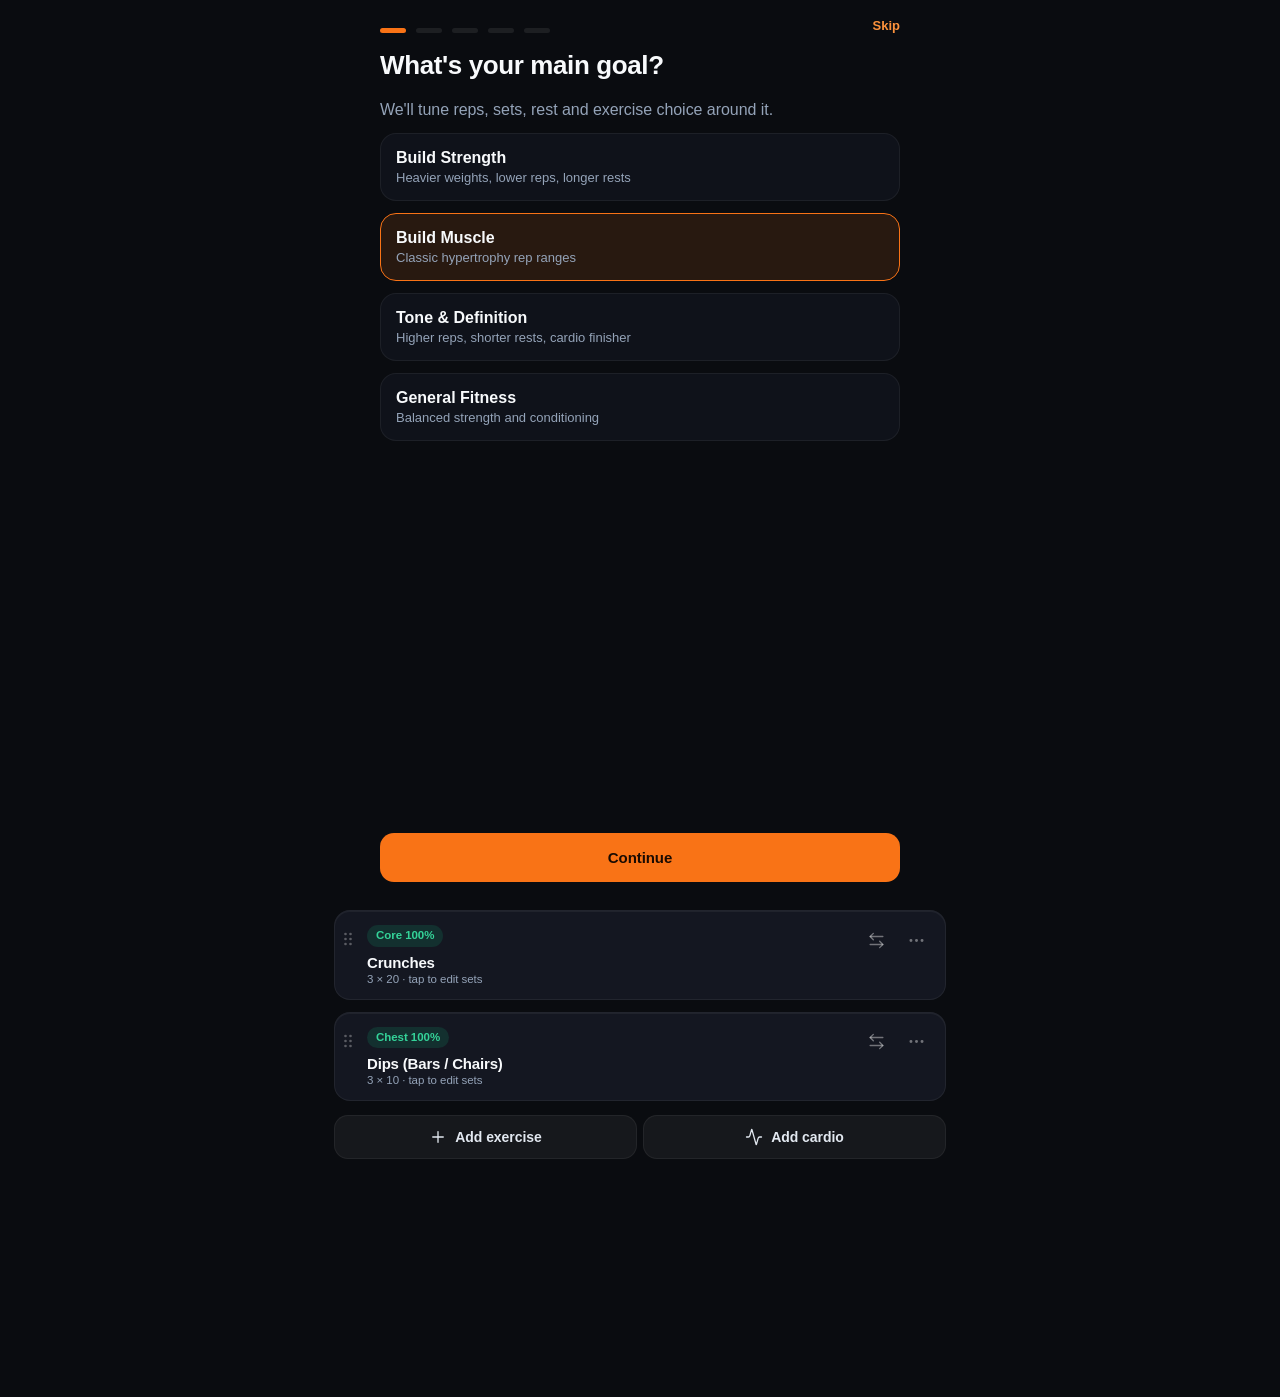
==== commit c170de6a: "v18: Phase 4 - safer backups, move data between phones, iPhone fixes, NOTES.md - Backup reminder is " ====
--- a/index.html
+++ b/index.html
@@ -861,6 +861,13 @@
 }
 #pr .trophy{position:relative}
 #tbar.over #tdisp{display:inline-block}
+
+/* iPhone: Safari zooms the whole page when you tap a text box smaller than 16px; keep every box at 16px+ */
+@supports (-webkit-touch-callout:none){
+  input:not([type=range]):not([type=checkbox]):not([type=radio]),select,textarea{font-size:max(16px,1em)}
+  .srow input,.srow select{font-size:16px}
+  .grid3 .field input{font-size:16px}
+}
 </style>
 </head>
 <body>
@@ -939,7 +946,7 @@
 const fmtDT = t => fmtDate(t) + ' ' + new Date(t).toLocaleTimeString('en-US', { hour: 'numeric', minute: '2-digit' });
 const sod = t => { const d = new Date(t); d.setHours(0, 0, 0, 0); return d.getTime(); };
 const ymd = t => { const d = new Date(t); return d.getFullYear() + '-' + String(d.getMonth() + 1).padStart(2, '0') + '-' + String(d.getDate()).padStart(2, '0'); };
-const APP_VER = '17';   // filled in by build.py from sw.js so the two can never disagree
+const APP_VER = '18';   // filled in by build.py from sw.js so the two can never disagree
 const reduceMotion = () => window.matchMedia && matchMedia('(prefers-reduced-motion: reduce)').matches;
 
 /* ---------- exercise database ---------- */
@@ -2492,12 +2499,14 @@
 function backupDue() {
   const now = Date.now(), base = Math.max(state.lastExport || 0, state.createdAt || 0);
   if (!(state.history.length || state.measures.length)) return false;
-  return now - base > 14 * DAY && now > (state.backupSnooze || 0);
+  const ev = bakEvery(); if (!ev) return false;
+  return now - base > ev * DAY && now > (state.backupSnooze || 0);
 }
 function backupBanner() {
   if (!backupDue()) return '';
+  setTimeout(prepQuickBackup, 400);   // get photos ready so the Back up tap can open the share sheet instantly
   const last = state.lastExport, days = Math.floor((Date.now() - Math.max(last || 0, state.createdAt || 0)) / DAY);
-  return `<div class="banner note"><div class="grow"><b>Time for a backup</b><div class="mut sm">${last ? `It has been ${days} days since your last backup.` : 'You have not backed up yet.'} Save a copy to Files, Drive or email in about 10 seconds.</div></div><div class="col gap6"><button class="mini pri" data-a="exportJSON">Back up</button><button class="mini" data-a="backupLater">Later</button></div></div>`;
+  return `<div class="banner note"><div class="grow"><b>Time for a backup</b><div class="mut sm">${last ? `It has been ${days} days since your last backup.` : 'You have not backed up yet.'} Save a copy to Files, Drive or email in about 10 seconds.</div></div><div class="col gap6"><button class="mini pri" data-a="bakQuick">Back up</button><button class="mini" data-a="backupLater">Later</button></div></div>`;
 }
 A.backupLater = () => { state.backupSnooze = Date.now() + 3 * DAY; scheduleSave(); renderWorkout(); };
 function topBanners() {
@@ -3591,6 +3600,46 @@
   setTimeout(() => { URL.revokeObjectURL(a.href); a.remove(); }, 3000); toast('Image saved');
 };
 
+/* ---------- keeping your data safe ---------- */
+const bakEvery = () => { const v = state.settings.bakEvery; return v === 0 ? 0 : [7, 14, 30].includes(+v) ? +v : 7; };
+F.bakEvery = el => { state.settings.bakEvery = +el.value; scheduleSave(); toast(+el.value ? 'Backup reminder updated' : 'Backup reminders off'); };
+/* One-tap backup: photos are converted ahead of time, so the tap itself can build the file and open the
+   share sheet straight away (iPhones only allow sharing directly from a tap). */
+let qbPhotos = null, qbIds = '';
+const photoIds = () => state.photos.map(p => p.id).sort().join();
+async function prepQuickBackup() { if (qbPhotos && qbIds === photoIds()) return; const ids = photoIds(), ph = await backupPhotos(); qbPhotos = ph; qbIds = ids; }
+A.bakQuick = () => {
+  if (!qbPhotos || qbIds !== photoIds()) { A.exportJSON(); return; }
+  flushSave(); const f = backupFile(qbPhotos);
+  let can = false; try { can = !!(navigator.share && navigator.canShare && navigator.canShare({ files: [f] })); } catch (e) { }
+  if (!can) { A.exportJSON(); return; }
+  navigator.share({ files: [f], title: 'ForgeFit backup' }).then(() => { markBackedUp(); toast('Backup saved. Nice.'); })
+    .catch(e => { if (!e || e.name !== 'AbortError') A.exportJSON(); });
+};
+async function paintPersist() {
+  const el = $('#persist-line'); if (!el) return;
+  let p = null; try { p = navigator.storage && navigator.storage.persisted ? await navigator.storage.persisted() : null; } catch (e) { }
+  if (p === null) { el.textContent = 'Your data is saved on this phone. Keep regular backups in case the phone is lost or reset.'; return; }
+  el.innerHTML = p ? `${ic('check', 'sm')} This phone protects ForgeFit's storage from automatic clean-up. Backups still guard against a lost or reset phone.`
+    : 'This phone may clear website data if storage runs low. Install ForgeFit to your home screen and keep regular backups.';
+}
+
+/* ---------- iPhone / Safari details ---------- */
+/* Safari only lets a page make sound after a tap has "unlocked" audio. Rest-timer beeps fire from a timer, not a
+   tap, so unlock once on the first touch: create the audio context and play a silent blip inside that tap. */
+(function () {
+  let done = false;
+  const unlock = () => {
+    if (done) return; done = true;
+    try { const c = audio(); if (c) { const b = c.createBuffer(1, 1, 22050), s = c.createBufferSource(); s.buffer = b; s.connect(c.destination); s.start(0); } } catch (e) { }
+    document.removeEventListener('touchend', unlock, true); document.removeEventListener('pointerup', unlock, true);
+  };
+  document.addEventListener('touchend', unlock, true); document.addEventListener('pointerup', unlock, true);
+  // returning to the app after the phone locked: Safari suspends audio, wake it on the next tap
+  document.addEventListener('visibilitychange', () => { if (!document.hidden) done = false; });
+})();
+const isIOS = () => /iP(hone|ad|od)/.test(navigator.userAgent) || (navigator.platform === 'MacIntel' && navigator.maxTouchPoints > 1);
+
 /* =====================================================================
    ForgeFit features: onboarding, quick-log parser, templates, custom
    exercises, analytics, body tracking, settings, backup, boot
@@ -4158,12 +4207,15 @@
       <button class="btn pri full" data-a="exportJSON">Back up now (share or save)</button>
       <p class="mut xs">Changes auto-save instantly with a rolling backup copy on this device${state.lastBackup ? ' (last ' + fmtDT(state.lastBackup) + ')' : ''}. That protects against crashes, not against losing the phone.</p>
       <div class="grid2"><button class="btn sec" data-a="importJSON">Import backup</button><button class="btn sec" data-a="restoreBak">Restore auto-backup</button></div>
+      <div class="field"><label for="bak-every">Remind me to back up</label><select id="bak-every" data-f="bakEvery">${[[7, 'Every week'], [14, 'Every 2 weeks'], [30, 'Every month'], [0, 'Never']].map(([v, l]) => `<option value="${v}" ${bakEvery() === v ? 'selected' : ''}>${l}</option>`).join('')}</select></div>
+      <p class="mut xs" id="persist-line">Checking whether this phone protects ForgeFit's storage…</p>
+      <details class="cue"><summary>Move your data to another phone</summary><p>1. Tap <b>Back up now</b> and send the file to the other phone (AirDrop, Messages, email or Drive).<br>2. On the other phone, open ForgeFit, go to <b>Settings → Data &amp; backup → Import backup</b> and pick the file.<br>3. Choose <b>Add as a new person</b> to keep the data already on that phone, or <b>Replace</b> if it's your own phone.</p></details>
       <button class="btn sec full" data-a="exportCSV">Export CSV (spreadsheet)</button>
       <button class="btn danger full" data-a="wipe">Erase all data</button>`,
     integ: `<div class="prow static"><div class="grow"><b>Live Activity / Dynamic Island</b><div class="mut xs">${LiveActivity.available() ? 'Connected: workout and rest timer are pushed to the lock screen.' : 'Needs the native iOS wrapper. Rest-timer and workout state are already exposed to it. In the browser you get the docked timer, notifications and tab title.'}</div></div><span class="tag ${LiveActivity.available() ? 'gr' : ''}">${LiveActivity.available() ? 'On' : 'Native only'}</span></div>
       <div class="prow static"><div class="grow"><b>Apple Health · Google Fit · Samsung Health</b><div class="mut xs">${HealthBridge.available() ? 'Plugin detected. Completed workouts are written to your health app.' : 'Two-way sync needs HealthKit / Health Connect, which browsers cannot access. The bridge is wired for a Capacitor build.'}</div></div>${HealthBridge.available() ? `<input type="checkbox" class="sw" data-f="setting" data-k="healthSync" ${s.healthSync ? 'checked' : ''}>` : '<span class="tag">Native only</span>'}</div>
       <div class="prow static"><div class="grow"><b>Apple Watch / Wear OS</b><div class="mut xs">Companion apps are native projects. Today, use the docked timer and haptics on your phone.</div></div><span class="tag">Native only</span></div>
-      ${standalone ? '' : '<p class="mut xs">Tip: Add to Home Screen for full-screen, offline use.</p>'}`,
+      ${standalone ? '' : isIOS() ? '<p class="mut xs">On iPhone: in Safari tap the <b>Share</b> button, then <b>Add to Home Screen</b>. That gives full-screen, offline use, rest-timer notifications, and safer storage for your data.</p>' : '<p class="mut xs">Tip: Add to Home Screen for full-screen, offline use.</p>'}`,
     adv: `<div class="row sp"><div class="grow"><b id="ver-line">ForgeFit v${APP_VER}</b><div class="mut xs">The app looks for updates every time you open it. Your workouts are never touched by an update.</div></div><button class="btn sec" data-a="checkUpdate">Check for updates</button></div>
       <div class="sep"></div>
       <b>Baseline e1RM editor</b>
@@ -4195,6 +4247,7 @@
 A.moreGrp = el => { const k = el.dataset.k, y = window.scrollY; if (moreOpen.has(k)) moreOpen.delete(k); else moreOpen.add(k); renderMore(); window.scrollTo(0, y); };
 A.moreAll = () => { const ks = ['display', 'training', 'sound', 'timers', 'gear', 'lib', 'people', 'data', 'integ', 'adv'], y = window.scrollY; if (ks.every(k => moreOpen.has(k))) moreOpen.clear(); else ks.forEach(k => moreOpen.add(k)); renderMore(); window.scrollTo(0, y); };
 R.more = renderMore;
+const _renderMore = renderMore; renderMore = function () { _renderMore(); paintPersist(); }; R.more = renderMore;
 A.obOpen = () => openOnboarding(true);
 A.cxOpen = () => openCustom('');
 A.unitSet = el => { const nu = el.dataset.v; if (nu === unit()) return; if (!confirm(`Convert all saved weights to ${nu}?`)) return; setUnit(nu); scheduleSave(); renderMore(); };
@@ -4222,9 +4275,13 @@
 };
 const blobToData = b => new Promise(r => { const f = new FileReader(); f.onload = () => r(f.result); f.readAsDataURL(b); });
 function download(name, text, type) { const u = URL.createObjectURL(new Blob([text], { type })), a = document.createElement('a'); a.href = u; a.download = name; document.body.appendChild(a); a.click(); a.remove(); setTimeout(() => URL.revokeObjectURL(u), 4000); }
-async function buildBackup() {
-  flushSave(); const photos = [], mine = new Set(state.photos.map(p => p.id));
+async function backupPhotos() {
+  const photos = [], mine = new Set(state.photos.map(p => p.id));
   try { for (const p of await idbAll('photos')) if (p.blob && mine.has(p.id)) photos.push({ id: p.id, t: p.t, data: await blobToData(p.blob) }); } catch (e) { }
+  return photos;
+}
+async function buildBackup() { flushSave(); return backupFile(await backupPhotos()); }
+function backupFile(photos) {
   const json = JSON.stringify({ app: 'forgefit', v: 3, exported: Date.now(), person: profName(PROFILES.active), state, photos });
   const name = `forgefit-backup-${ymd(Date.now())}${PROFILES.active === 'main' ? '' : '-' + profName(PROFILES.active).replace(/[^\w-]+/g, '')}.json`;
   try { return new File([json], name, { type: 'application/json' }); } catch (e) { const bl = new Blob([json], { type: 'application/json' }); bl.name = name; return bl; }
@@ -4261,12 +4318,31 @@
 async function importFile(file) {
   try {
     const o = JSON.parse(await file.text()); if (!o || o.app !== 'forgefit' || !o.state) throw 0;
-    if (!confirm('Replace ALL current data with this backup?')) return;
-    state = normalize(o.state); resetExCache();
-    for (const p of (o.photos || [])) { try { const b = await (await fetch(p.data)).blob(); await idbPut('photos', { id: p.id, t: p.t, blob: b }); } catch (e) { } }
-    finishRestore('Backup imported');
+    window.__imp = o;
+    const who = o.person || 'Someone', n = (o.state.history || []).length, when = o.exported ? fmtDate(o.exported, { month: 'short', day: 'numeric', year: 'numeric' }) : 'an unknown date';
+    openSheet('Import backup', `<div class="col"><div class="prow static"><div class="grow"><b>${esc(who)}</b><div class="mut xs">${n} workout${n === 1 ? '' : 's'} · saved ${when}</div></div></div>
+      <button class="btn pri full lrow" data-a="impNew">${ic('users')}<span><b>Add as a new person</b><em>Keeps ${esc(profName(PROFILES.active))}'s data. Switch people from the name at the top.</em></span></button>
+      <button class="btn sec full lrow" data-a="impReplace">${ic('repeat')}<span><b>Replace ${esc(profName(PROFILES.active))}'s data</b><em>Use this to restore your own backup on a new phone.</em></span></button></div>`);
   } catch (e) { toast('That file isn’t a ForgeFit backup'); }
 }
+async function importPhotos(o) { for (const p of (o.photos || [])) { try { const b = await (await fetch(p.data)).blob(); await idbPut('photos', { id: p.id, t: p.t, blob: b }); } catch (e) { } } }
+A.impReplace = async () => {
+  const o = window.__imp; if (!o) return;
+  if (!confirm(`Replace ALL of ${profName(PROFILES.active)}'s data with this backup?`)) return;
+  closeSheet(); state = normalize(o.state); resetExCache(); await importPhotos(o); window.__imp = null; finishRestore('Backup imported');
+};
+A.impNew = async () => {
+  const o = window.__imp; if (!o) return;
+  let name = String(o.person && o.person !== 'Me' ? o.person : 'Imported').slice(0, 24), k = 2; const base = name;
+  while (PROFILES.list.some(p => p.name.toLowerCase() === name.toLowerCase())) name = `${base} ${k++}`;
+  const id = 'p' + uid().slice(0, 6), keys = keysFor(id), data = JSON.stringify(normalize(o.state));
+  let ok = false;
+  try { localStorage.setItem(keys.ls, data); ok = true; } catch (e) { }
+  try { await idbPut('kv', { key: keys.idb, value: data }); ok = true; } catch (e) { }
+  if (!ok) { toast('Not enough space on this phone to add that person'); return; }
+  await importPhotos(o); PROFILES.list.push({ id, name }); writeProfiles(); window.__imp = null; closeSheet();
+  toast(`Added ${name}. Switching…`, 1500); setTimeout(() => switchProfile(id), 600);
+};
 function finishRestore(msg) {
   wk().items = wk().items.filter(it => exById(it.exId)); ensureE1(); normSS(); flushSave(); paintTimer(); armTimer(); go('workout'); toast(msg);
 }
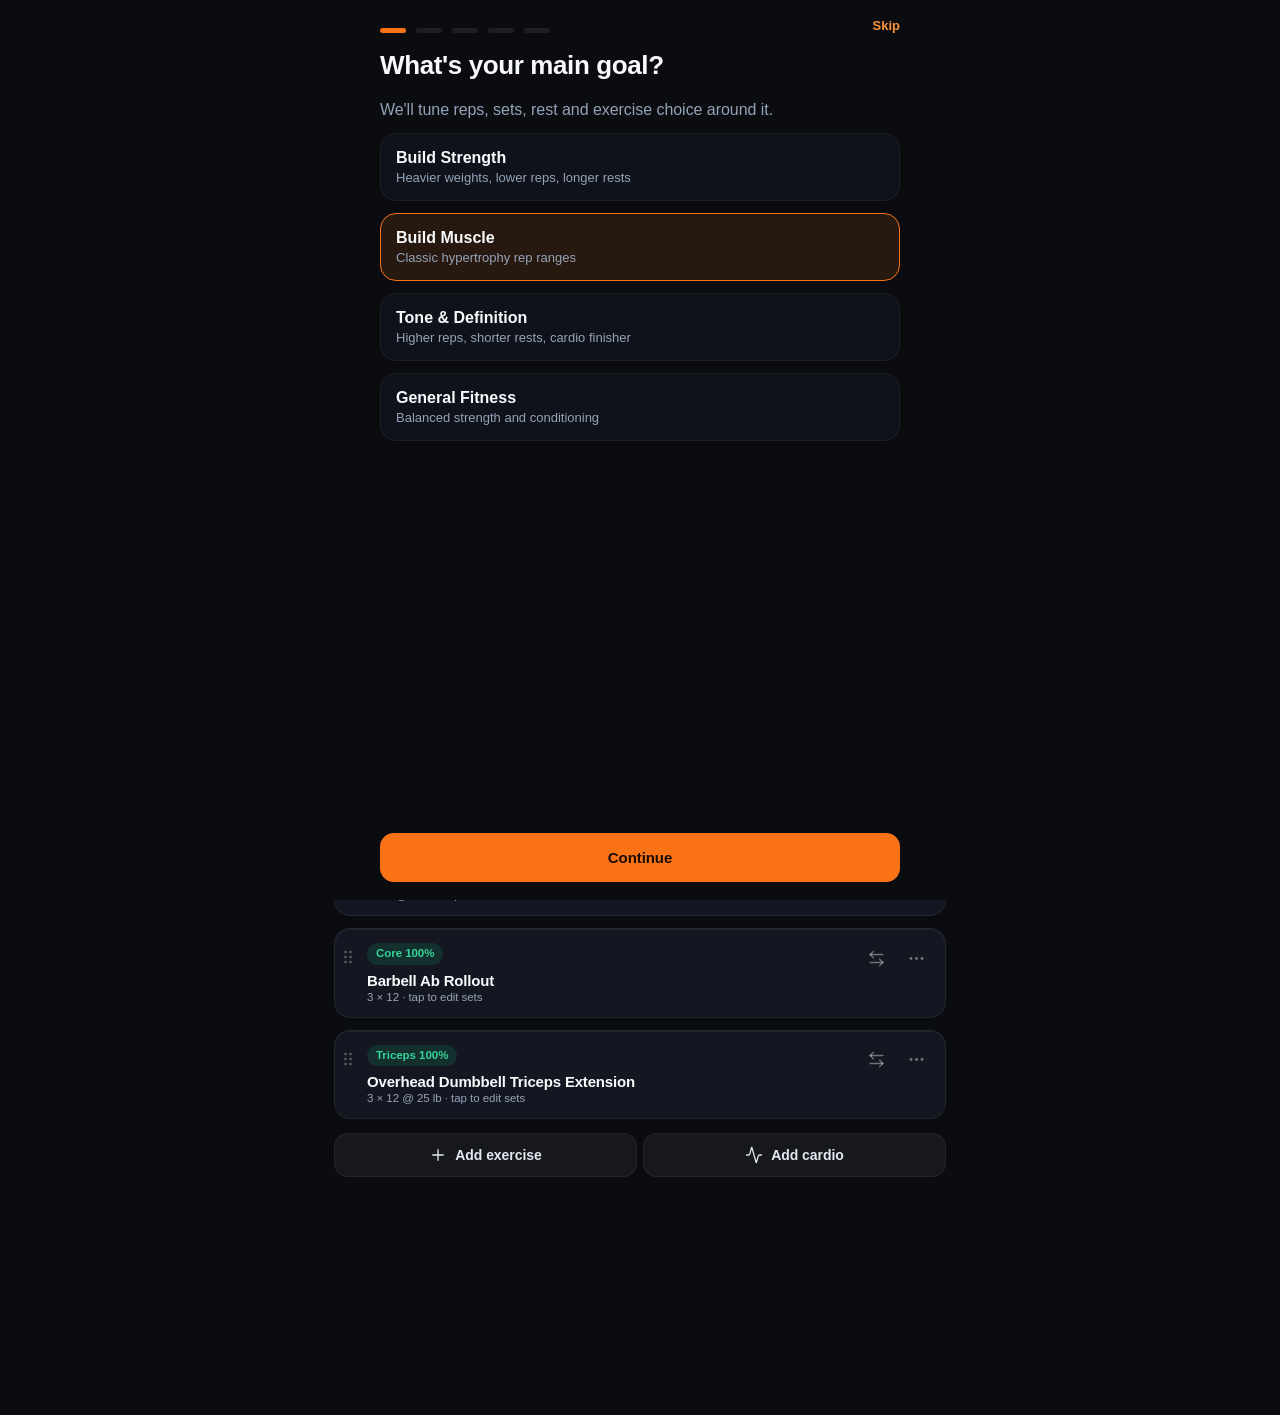
==== commit 58722dc3: "v19: point leftover 'More →' hints at Settings Setup screen, no-equipment note, storage-full toast a" ====
--- a/index.html
+++ b/index.html
@@ -946,7 +946,7 @@
 const fmtDT = t => fmtDate(t) + ' ' + new Date(t).toLocaleTimeString('en-US', { hour: 'numeric', minute: '2-digit' });
 const sod = t => { const d = new Date(t); d.setHours(0, 0, 0, 0); return d.getTime(); };
 const ymd = t => { const d = new Date(t); return d.getFullYear() + '-' + String(d.getMonth() + 1).padStart(2, '0') + '-' + String(d.getDate()).padStart(2, '0'); };
-const APP_VER = '18';   // filled in by build.py from sw.js so the two can never disagree
+const APP_VER = '19';   // filled in by build.py from sw.js so the two can never disagree
 const reduceMotion = () => window.matchMedia && matchMedia('(prefers-reduced-motion: reduce)').matches;
 
 /* ---------- exercise database ---------- */
@@ -1306,7 +1306,7 @@
   try { localStorage.setItem(LS_KEY, data); saveFail = false; }
   catch (e) {
     try { sessionStorage.setItem(LS_KEY, data); } catch (_) { }
-    if (!saveFail) { saveFail = true; toast('Storage is nearly full. Export a backup from More → Data.'); }
+    if (!saveFail) { saveFail = true; toast('Storage is nearly full. Export a backup from Settings → Data & backup.'); }
   }
   clearTimeout(idbT);
   idbT = setTimeout(() => { idbPut('kv', { key: IDB_STATE, value: data }).catch(() => { }); }, 3000);
@@ -1670,7 +1670,7 @@
   if (sp === 'freshness') { smart = smartDay(); sp = smart.d; }
   let pool = dayPool(sp);
   const base = { startedAt: null, name: (SPLIT_NAME[sp] || 'Custom') + ' Session', split: sp, note: '', items: [] };
-  if (!pool.length) { state.workout = carrySession(wk(), base); state.workout.note = 'No exercises match your equipment. Turn on gear in More → Equipment.'; scheduleSave(); renderWorkout(); return; }
+  if (!pool.length) { state.workout = carrySession(wk(), base); state.workout.note = 'No exercises match your equipment. Turn on gear in Settings → Equipment.'; scheduleSave(); renderWorkout(); return; }
   const recent = new Set(state.history.slice(0, 2).flatMap(h => (h.items || []).map(i => i.exId)));
   /* weekly set targets: muscles behind on this week's sets get priority and an extra set, muscles already at the
      top of their range are skipped (main lifts stay but drop to 2 sets). Needs a little history to be meaningful. */
@@ -2975,7 +2975,7 @@
   if (!state.history.length) {
     if (state.seen.tips) return '';
     return `<div class="card"><div class="row sp"><h2 class="h2">Getting started</h2><button class="mini" data-a="seenNew">Got it</button></div>
-      <ul class="newlist"><li>Do a set, then tap its ${ic('check')}. Your rest timer starts by itself.</li><li>Tap any <b>weight or reps</b> box to change it. <b>Swipe a set</b> left to delete, right to copy.</li><li>When you finish, tap <b>Complete &amp; log session</b>. That is what saves your progress.</li><li>Every couple of weeks, use <b>More → Back up now</b> so your history is safe.</li></ul></div>`;
+      <ul class="newlist"><li>Do a set, then tap its ${ic('check')}. Your rest timer starts by itself.</li><li>Tap any <b>weight or reps</b> box to change it. <b>Swipe a set</b> left to delete, right to copy.</li><li>When you finish, tap <b>Complete &amp; log session</b>. That is what saves your progress.</li><li>Back up once a week from <b>Settings → Data &amp; backup</b> so your history is safe.</li></ul></div>`;
   }
   if (state.seen.v8) return '';
   return `<div class="card"><div class="row sp"><h2 class="h2">What’s new</h2><button class="mini" data-a="seenNew">Got it</button></div>
@@ -3667,7 +3667,7 @@
       <div class="field"><label>Preferred split</label><div class="col gap6">${big('splitPref', 'freshness', 'Smart (by muscle freshness)', 'Picks what is recovered')}${big('splitPref', 'ppl', 'Push / Pull / Legs')}${big('splitPref', 'ul', 'Upper / Lower')}${big('splitPref', 'full', 'Full body')}</div></div>
       <div class="field"><label>Session length</label><div class="chips">${[30, 45, 60, 75, 90].map(n => ch('sessionMin', n, n + ' min')).join('')}</div></div>
       <div class="field"><label>Add a cardio finisher?</label><div class="chips">${ch('cardio', 'true', 'Yes')}${ch('cardio', 'false', 'No')}</div></div></div>`,
-    `<h1>Your equipment</h1><p class="mut">The generator only picks exercises you can do. Fine-tune later in More → Equipment.</p><div class="col">${[...Object.keys(GEAR_PRESETS), ...Object.keys(state.gearProfiles)].map(n => big('preset', n, esc(n), GEAR_PRESETS[n] === '*' ? 'Everything incl. machines & cables' : esc((GEAR_PRESETS[n] || Object.keys(state.gearProfiles[n]).filter(k => state.gearProfiles[n][k])).map(gearLabel).join(', ')))).join('')}</div>`
+    `<h1>Your equipment</h1><p class="mut">The generator only picks exercises you can do. Fine-tune later in Settings → Equipment.</p><div class="col">${[...Object.keys(GEAR_PRESETS), ...Object.keys(state.gearProfiles)].map(n => big('preset', n, esc(n), GEAR_PRESETS[n] === '*' ? 'Everything incl. machines & cables' : esc((GEAR_PRESETS[n] || Object.keys(state.gearProfiles[n]).filter(k => state.gearProfiles[n][k])).map(gearLabel).join(', ')))).join('')}</div>`
   ];
   const last = o.step === steps.length - 1;
   $('#onboard').innerHTML = `<div class="ob-in"><div class="row sp"><div class="dots">${steps.map((_, i) => `<i class="${i <= o.step ? 'on' : ''}"></i>`).join('')}</div><button class="link" data-a="obSkip">${o.redo ? 'Cancel' : 'Skip'}</button></div>
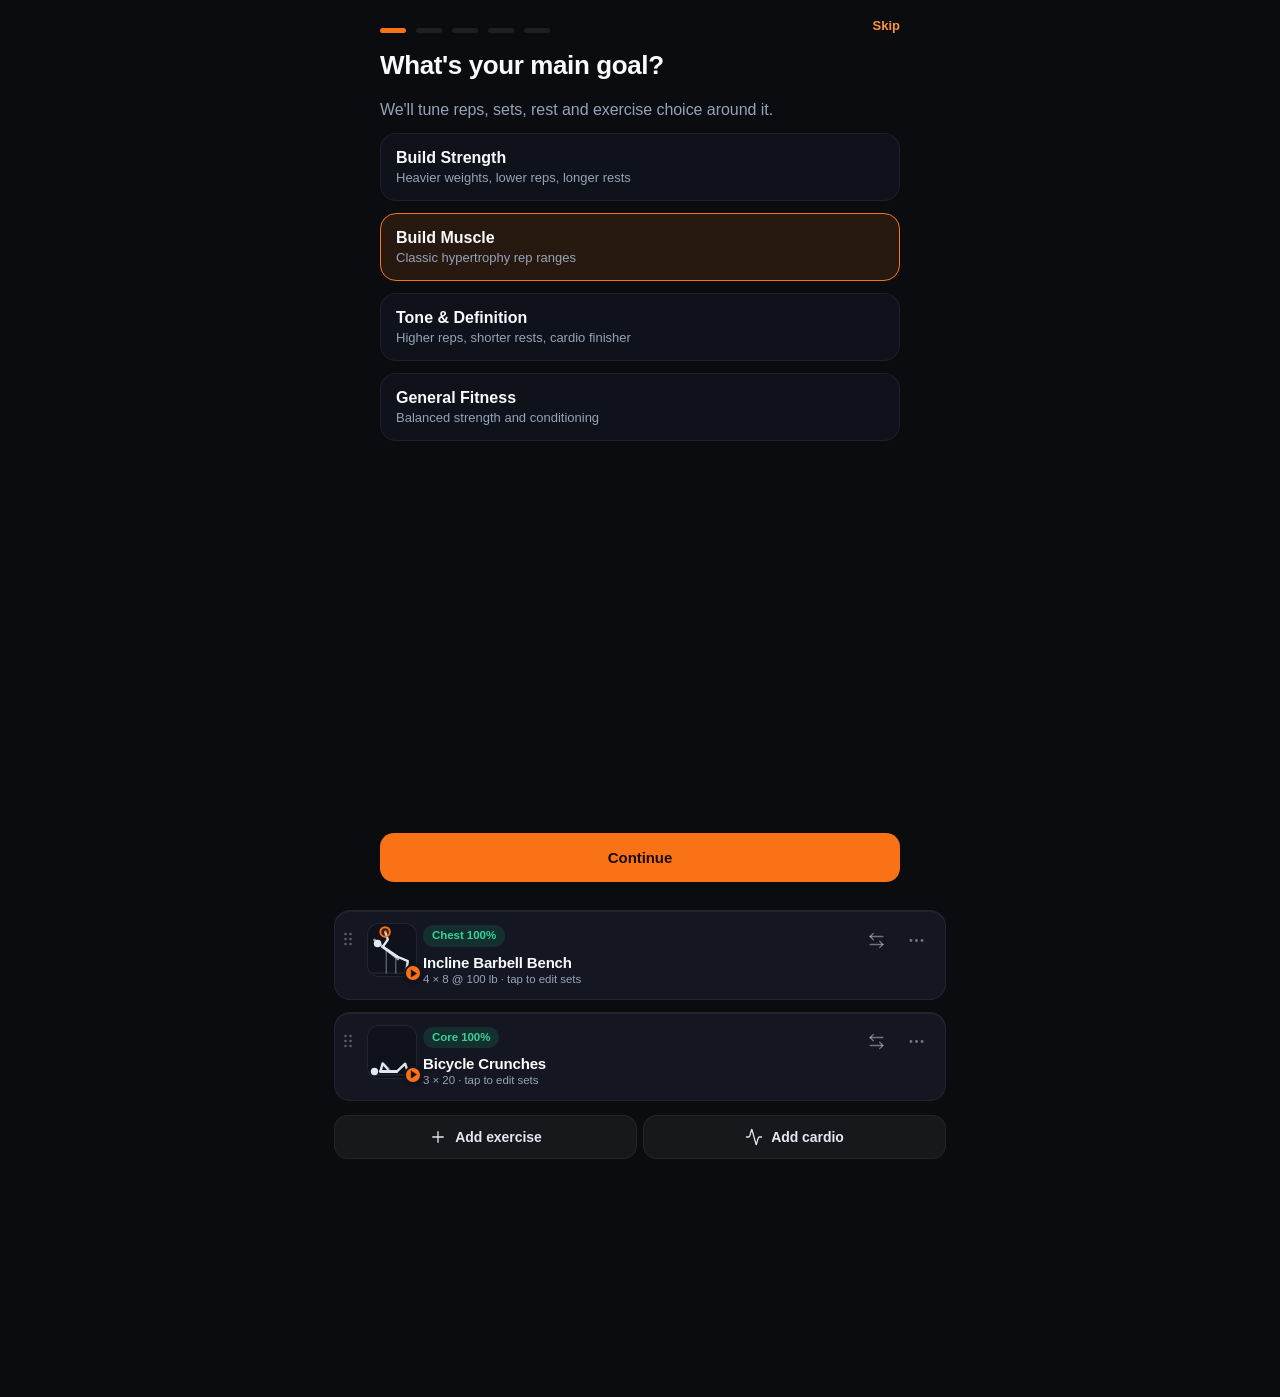
==== commit a4931281: "v20: exercise animations and in-app how-to videos Every exercise gets an animated figure; tapping it" ====
--- a/index.html
+++ b/index.html
@@ -868,6 +868,69 @@
   .srow input,.srow select{font-size:16px}
   .grid3 .field input{font-size:16px}
 }
+
+/* exercise animations (v20) */
+svg.anim{display:block;color:var(--tx2)}
+svg.anim path,svg.anim circle{vector-effect:non-scaling-stroke}
+svg.anim .fl{stroke:var(--bases);stroke-width:1.5}
+svg.anim .lg,svg.anim .ar,svg.anim .tr{fill:none;stroke:currentColor;stroke-linecap:round;stroke-linejoin:round}
+svg.anim .lg,svg.anim .ar{stroke-width:3.4}
+svg.anim .tr{stroke-width:4.4}
+svg.anim .far{opacity:.38}
+svg.anim .hd{fill:currentColor}
+svg.anim .pl{fill:rgba(249,115,22,.16);stroke:var(--or);stroke-width:2}
+svg.anim .plh{fill:var(--or)}
+svg.anim .db{fill:var(--or)}
+svg.anim .cb{stroke:var(--or-t);stroke-width:1.2;opacity:.8;fill:none}
+svg.anim .pul{fill:none;stroke:var(--mut);stroke-width:1.4}
+svg.anim .eq{fill:var(--trk);stroke:var(--bases);stroke-width:1}
+svg.anim .eqd,svg.anim .eqw{stroke:var(--mut);stroke-linecap:round;fill:none}
+svg.anim .eqd{stroke-width:1.4;opacity:.55}
+svg.anim .eqw{stroke-width:2.6}
+svg.anim .eqd2{fill:var(--trk)}
+svg.anim .pad{fill:var(--mut)}
+/* v20: exercise thumbnails and the how-to player */
+.thumb{position:relative;flex:none;display:flex;align-items:center;justify-content:center;padding:0;border-radius:12px;background:var(--card2);border:1px solid var(--line);overflow:hidden;color:var(--tx2)}
+.thumb svg.anim{width:100%;height:100%}
+.thumb.sm{width:50px;height:54px;align-self:flex-start}
+.thumb.xs{width:38px;height:42px;border-radius:10px}
+.thumb.md{width:76px;height:82px;border-radius:14px}
+.thumb.lg{width:100%;height:196px;border-radius:16px}
+.thumb.lg svg.anim{width:auto;height:100%}
+.thumb.sm svg.anim .lg,.thumb.sm svg.anim .ar,.thumb.xs svg.anim .lg,.thumb.xs svg.anim .ar{stroke-width:2.2}
+.thumb.sm svg.anim .tr,.thumb.xs svg.anim .tr{stroke-width:2.8}
+.thumb.sm svg.anim .fl,.thumb.xs svg.anim .fl{stroke-width:1}
+.thumb.md svg.anim .lg,.thumb.md svg.anim .ar{stroke-width:2.8}.thumb.md svg.anim .tr{stroke-width:3.6}
+.thumb.lg svg.anim .lg,.thumb.lg svg.anim .ar,svg.anim.big .lg,svg.anim.big .ar{stroke-width:4.6}
+.thumb.lg svg.anim .tr,svg.anim.big .tr{stroke-width:6}
+.thumb.nofig .tbig{width:24px;height:24px;color:var(--mut)}
+.pbadge{position:absolute;right:3px;bottom:3px;width:17px;height:17px;border-radius:50%;background:var(--or);display:flex;align-items:center;justify-content:center;box-shadow:0 1px 4px rgba(0,0,0,.4)}
+.pbadge .ic{width:9px;height:9px;color:#1A0B02;margin-left:1px}
+.thumb.md .pbadge{width:22px;height:22px;right:5px;bottom:5px}.thumb.md .pbadge .ic{width:11px;height:11px}
+.thumb.lg .pbadge{width:44px;height:44px;right:auto;bottom:auto;left:calc(50% + 44px);top:calc(50% - 22px)}
+.thumb.lg .pbadge .ic{width:20px;height:20px;margin-left:2px}
+.tcap{position:absolute;left:12px;bottom:10px;font-size:12px;font-weight:600;color:var(--tx2)}
+.thumb:active{background:var(--press)}
+.fhead{display:flex;align-items:flex-start;gap:12px}.fhead .fname{margin-top:2px}
+.vwrap{position:relative;width:100%;aspect-ratio:16/9;border-radius:14px;overflow:hidden;background:#000}
+.vwrap iframe{position:absolute;inset:0;width:100%;height:100%;border:0}
+.vwrap.fig{aspect-ratio:auto;background:var(--card2);border:1px solid var(--line);display:flex;flex-direction:column;align-items:center;gap:8px;padding:12px}
+.vwrap.fig svg.anim{height:170px;width:auto}
+.voff{display:flex;flex-direction:column;align-items:center;gap:10px;text-align:center;font-size:13px;color:var(--tx2);max-width:300px}
+.vtitle{margin-top:-4px}
+.vmove{display:flex;gap:10px;align-items:flex-start}
+.vfig{flex:none;width:92px;height:100px;border-radius:12px;background:var(--card2);border:1px solid var(--line);display:flex;align-items:center;justify-content:center}
+.vfig svg.anim{width:100%;height:100%}
+.vfig svg.anim.big .lg,.vfig svg.anim.big .ar{stroke-width:2.8}.vfig svg.anim.big .tr{stroke-width:3.6}
+.btn.ghost{background:transparent;border:1px solid transparent;color:var(--tx2)}
+.btn.ghost:active{background:var(--press)}
+.btn.sm{min-height:36px;padding:7px 12px;font-size:13px}
+.prow .thumb.xs{align-self:center}
+/* badge sits on the tile's corner so it never covers the figure */
+.thumb.sm,.thumb.md{overflow:visible}
+.thumb.sm .pbadge{width:18px;height:18px;right:-6px;bottom:-6px;border:2px solid var(--card)}
+.thumb.md .pbadge{width:24px;height:24px;right:-7px;bottom:-7px;border:2px solid var(--card)}
+.thumb.sm svg.anim,.thumb.md svg.anim{border-radius:inherit}
 </style>
 </head>
 <body>
@@ -946,7 +1009,7 @@
 const fmtDT = t => fmtDate(t) + ' ' + new Date(t).toLocaleTimeString('en-US', { hour: 'numeric', minute: '2-digit' });
 const sod = t => { const d = new Date(t); d.setHours(0, 0, 0, 0); return d.getTime(); };
 const ymd = t => { const d = new Date(t); return d.getFullYear() + '-' + String(d.getMonth() + 1).padStart(2, '0') + '-' + String(d.getDate()).padStart(2, '0'); };
-const APP_VER = '19';   // filled in by build.py from sw.js so the two can never disagree
+const APP_VER = '20';   // filled in by build.py from sw.js so the two can never disagree
 const reduceMotion = () => window.matchMedia && matchMedia('(prefers-reduced-motion: reduce)').matches;
 
 /* ---------- exercise database ---------- */
@@ -1766,7 +1829,7 @@
   if (!sessActive() && !planOpen.has(it.id || i)) return planRowHtml(i);
   const ss = it.superset ? `<span class="tag vi">${it.superset}</span>` : '';
   if (it.cardio) {
-    return `<article class="card ex" data-ex="${i}"><div class="row sp top gap6"><button class="grip" data-drag aria-label="Drag to reorder" title="Hold and drag to reorder"><svg viewBox="0 0 24 24"><circle cx="9" cy="6" r="1.6"/><circle cx="15" cy="6" r="1.6"/><circle cx="9" cy="12" r="1.6"/><circle cx="15" cy="12" r="1.6"/><circle cx="9" cy="18" r="1.6"/><circle cx="15" cy="18" r="1.6"/></svg></button><div class="grow"><div class="row gap6"><span class="tag">Cardio</span>${ss}</div><h3 class="exn">${esc(ex.name)}</h3><div class="mut sm">${esc(ex.cue || '')}</div></div>
+    return `<article class="card ex" data-ex="${i}"><div class="row sp top gap6"><button class="grip" data-drag aria-label="Drag to reorder" title="Hold and drag to reorder"><svg viewBox="0 0 24 24"><circle cx="9" cy="6" r="1.6"/><circle cx="15" cy="6" r="1.6"/><circle cx="9" cy="12" r="1.6"/><circle cx="15" cy="12" r="1.6"/><circle cx="9" cy="18" r="1.6"/><circle cx="15" cy="18" r="1.6"/></svg></button>${thumbBtn(ex, 'sm')}<div class="grow"><div class="row gap6"><span class="tag">Cardio</span>${ss}</div><h3 class="exn">${esc(ex.name)}</h3><div class="mut sm">${esc(ex.cue || '')}</div></div>
       <div class="row gap6">${planCollapse(i)}<button class="ib" data-a="exMenu" data-i="${i}" aria-label="Exercise options">${ic('more')}</button></div></div>
       <div class="grid2 pt8"><div class="field"><label>Minutes</label><input inputmode="decimal" value="${it.min || ''}" data-f="cardio" data-k="min" data-i="${i}"></div>
       ${ex.dist ? `<div class="field"><label>Distance (${unit() === 'kg' ? 'km' : 'mi'})</label><input inputmode="decimal" value="${it.dist || ''}" data-f="cardio" data-k="dist" data-i="${i}" placeholder="optional"></div>` : '<div></div>'}</div>
@@ -1789,7 +1852,7 @@
   const coach = hint ? `<button class="coach up" data-a="bump" data-i="${i}">${ic('arrow-up')} ${esc(hint.msg)}</button>` : fat ? `<button class="coach dn" data-a="trim" data-i="${i}">${ic('arrow-down')} ${esc(fat.msg)}</button>` : calibBtn(ex, i);
   const canWarm = state.settings.warmups && ex.type === 'compound' && !ex.noE1 && !ex.bw && !it.sets.some(s => s.type === 'warmup');
   return `<article class="card ex" data-ex="${i}">
-    <div class="row sp top gap6"><button class="grip" data-drag aria-label="Drag to reorder" title="Hold and drag to reorder"><svg viewBox="0 0 24 24"><circle cx="9" cy="6" r="1.6"/><circle cx="15" cy="6" r="1.6"/><circle cx="9" cy="12" r="1.6"/><circle cx="15" cy="12" r="1.6"/><circle cx="9" cy="18" r="1.6"/><circle cx="15" cy="18" r="1.6"/></svg></button><div class="grow"><div class="row gap6 wrap"><span class="tag ${bc}">${esc(ex.primary)} ${pct}%</span><span class="mut xs">e1RM <b>${ex.noE1 ? '—' : state.e1rm[ex.id] + ' ' + unit()}</b></span>${stalledTag(ex)}${mainTag(it)}${ss}</div>
+    <div class="row sp top gap6"><button class="grip" data-drag aria-label="Drag to reorder" title="Hold and drag to reorder"><svg viewBox="0 0 24 24"><circle cx="9" cy="6" r="1.6"/><circle cx="15" cy="6" r="1.6"/><circle cx="9" cy="12" r="1.6"/><circle cx="15" cy="12" r="1.6"/><circle cx="9" cy="18" r="1.6"/><circle cx="15" cy="18" r="1.6"/></svg></button>${thumbBtn(ex, 'sm')}<div class="grow"><div class="row gap6 wrap"><span class="tag ${bc}">${esc(ex.primary)} ${pct}%</span><span class="mut xs">e1RM <b>${ex.noE1 ? '—' : state.e1rm[ex.id] + ' ' + unit()}</b></span>${stalledTag(ex)}${mainTag(it)}${ss}</div>
       <h3 class="exn">${esc(ex.name)}</h3>${last ? `<div class="mut xs">Last: ${last.slice(0, 4).map(s => `${s.w}×${s.r}`).join(' · ')}</div>` : ''}${noteLine(ex.id)}</div>
       <div class="row gap6">${planCollapse(i)}<button class="ib" data-a="swap" data-i="${i}" aria-label="Swap exercise">${ic('swap')}</button><button class="ib" data-a="exMenu" data-i="${i}" aria-label="Exercise options">${ic('more')}</button></div></div>
     ${coach}
@@ -2684,7 +2747,7 @@
   let list = allEx(); if (lib.f !== 'all') list = byChip(list, lib.f);
   if (q) list = list.filter(e => (e.name + ' ' + e.primary + ' ' + (e.alias || '')).toLowerCase().includes(q));
   list.sort((a, b) => a.name.localeCompare(b.name));
-  $('#lib-list').innerHTML = list.slice(0, 400).map(e => `<button class="prow" data-a="exInfo" data-id="${e.id}" data-from="lib"><div class="grow"><b>${isFav(e.id) ? ic('star', 'fill fav') + ' ' : ''}${esc(e.name)}</b><div class="mut xs">${esc(e.primary)}${(e.secondary || []).length ? ' + ' + esc(e.secondary.join(', ')) : ''}</div></div><span class="mut xs">${hasGear(e) ? '' : ic('lock')}</span></button>`).join('') || '<div class="empty">No matches.</div>';
+  $('#lib-list').innerHTML = list.slice(0, 400).map(e => `<button class="prow" data-a="exInfo" data-id="${e.id}" data-from="lib">${figSvg(e) ? `<span class="thumb xs">${figSvg(e)}</span>` : ''}<div class="grow"><b>${isFav(e.id) ? ic('star', 'fill fav') + ' ' : ''}${esc(e.name)}</b><div class="mut xs">${esc(e.primary)}${(e.secondary || []).length ? ' + ' + esc(e.secondary.join(', ')) : ''}</div></div><span class="mut xs">${hasGear(e) ? '' : ic('lock')}</span></button>`).join('') || '<div class="empty">No matches.</div>';
 }
 A.libF = el => { lib.f = el.dataset.v; paintLib(); };
 F.libq = el => { lib.q = el.value; paintLib(); };
@@ -2696,12 +2759,13 @@
   const missing = (ex.gear || []).filter(g => !state.gear[g]);
   openSheet(ex.name, `<div class="col">
     <div class="row gap6 wrap"><span class="tag or">${esc(ex.primary)}</span>${(ex.secondary || []).map(m => { const w = exW(ex)[m]; return `<span class="tag">${esc(m)}${w && w !== .5 ? ' ' + Math.round(w * 100) + '%' : ''}</span>`; }).join('')}<span class="tag">${ex.cardio ? 'Cardio' : esc(ex.type)}</span></div>
+    ${thumbBtn(ex, 'lg')}
     ${ex.cardio ? '' : `<div class="exmap">${bodyPair(exW(ex), m => `${m}: ${Math.round((exW(ex)[m] || 0) * 100)}%`)}<p class="mut xs center">Brighter means it works that muscle harder.</p></div>`}
     <p class="mut sm">${ex.gear.length ? 'Equipment: ' + esc(ex.gear.map(gearLabel).join(', ')) : 'No equipment needed'}${missing.length ? ` · <span class="am">you have ${esc(missing.map(gearLabel).join(', '))} switched off</span>` : ''}</p>
     <ol class="how">${steps.map((t, k) => `<li><b>${steps.length > 1 ? labels[k] || 'Tip' : 'Cue'}</b><span>${esc(t)}</span></li>`).join('')}</ol>
     ${ex.cardio ? '' : `<div class="prow static"><div class="grow"><b>Your numbers</b><div class="mut xs">${state.e1rm[ex.id] ? 'Estimated 1RM ' + state.e1rm[ex.id] + ' ' + unit() : 'No estimate yet'}${pr ? ' · best ' + Math.round(pr.weight) + ' × ' + pr.reps : ''}${l ? ' · last ' + l.slice(0, 4).map(s => s.w + '×' + s.r).join(', ') : ''}</div></div></div>`}
     ${exTools(ex)}
-    <a class="btn sec full" href="https://www.youtube.com/results?search_query=${q}" target="_blank" rel="noopener noreferrer">${ic('play', 'fill')} Watch form videos</a>
+    ${vidOf(ex) ? '' : `<a class="btn sec full" href="https://www.youtube.com/results?search_query=${q}" target="_blank" rel="noopener noreferrer">${ic('play', 'fill')} Watch form videos</a>`}
     <div class="grid2">${fromLib ? `<button class="btn sec" data-a="libOpen">${ic('back')} Library</button>` : '<button class="btn sec" data-a="closeSheet">Close</button>'}<button class="btn pri" data-a="libAdd" data-id="${ex.id}">${ic('plus')} Add to workout</button></div></div>`);
 };
 A.libAdd = el => {
@@ -3013,7 +3077,7 @@
   const pct = it.cardio ? 0 : rec(ex.primary), bc = recCol(pct);
   const tag = it.cardio ? '<span class="tag">Cardio</span>' : `<span class="tag ${bc}">${esc(ex.primary)} ${pct}%</span>`;
   return `<article class="card ex plan" data-ex="${i}"><div class="row gap6 top">
-    <button class="grip" data-drag aria-label="Drag to reorder" title="Hold and drag to reorder"><svg viewBox="0 0 24 24"><circle cx="9" cy="6" r="1.6"/><circle cx="15" cy="6" r="1.6"/><circle cx="9" cy="12" r="1.6"/><circle cx="15" cy="12" r="1.6"/><circle cx="9" cy="18" r="1.6"/><circle cx="15" cy="18" r="1.6"/></svg></button>
+    <button class="grip" data-drag aria-label="Drag to reorder" title="Hold and drag to reorder"><svg viewBox="0 0 24 24"><circle cx="9" cy="6" r="1.6"/><circle cx="15" cy="6" r="1.6"/><circle cx="9" cy="12" r="1.6"/><circle cx="15" cy="12" r="1.6"/><circle cx="9" cy="18" r="1.6"/><circle cx="15" cy="18" r="1.6"/></svg></button>${thumbBtn(ex, 'sm')}
     <button class="planmain grow" data-a="planExp" data-i="${i}" aria-label="Edit sets for ${esc(ex.name)}"><div class="row gap6 wrap">${tag}${mainTag(it)}${it.cardio ? '' : stalledTag(ex)}${ss}</div><h3 class="exn">${esc(ex.name)}</h3><div class="mut xs">${esc(setsSummary(it))} · tap to edit sets</div>${!it.cardio && noteOf(ex.id) ? `<div class="planote">${ic('pencil', 'sm')} ${esc(noteOf(ex.id))}</div>` : ''}</button>
     <div class="row gap6">${it.cardio ? '' : `<button class="ib" data-a="swap" data-i="${i}" aria-label="Swap exercise">${ic('swap')}</button>`}<button class="ib" data-a="exMenu" data-i="${i}" aria-label="Exercise options">${ic('more')}</button></div></div></article>`;
 }
@@ -3194,6 +3258,280 @@
   shareText(lines.join('\n'), 'My workout');
 };
 
+/* ---------- animated exercise figures (original line drawings, no video, works offline) ----------
+   A side-view figure is posed by its hip, torso angle, foot and hand positions; knees and elbows are
+   solved like real joints (two-bone IK). Each movement pattern is two poses (start, end) played as a
+   loop with short holds. Angles: 0 = straight down, 90 = forward (facing right), 180 = straight up. */
+const AN = { torso: 29, ua: 15, fa: 14, th: 20, sh: 19, head: 6.4, neck: 4, floor: 92 };
+const v2 = (a, l) => [Math.sin(a * Math.PI / 180) * l, Math.cos(a * Math.PI / 180) * l];
+const add = (p, q) => [p[0] + q[0], p[1] + q[1]];
+const lerp = (a, b, k) => a + (b - a) * k;
+function ik(root, tgt, a, b, pref) {                 // knee/elbow position for a two-bone limb
+  let dx = tgt[0] - root[0], dy = tgt[1] - root[1], d = Math.hypot(dx, dy) || .001;
+  const dc = clamp(d, Math.abs(a - b) + .01, a + b - .01), base = Math.atan2(dy, dx), ca = Math.acos(clamp((a * a + dc * dc - b * b) / (2 * a * dc), -1, 1));
+  const c1 = [root[0] + Math.cos(base + ca) * a, root[1] + Math.sin(base + ca) * a], c2 = [root[0] + Math.cos(base - ca) * a, root[1] + Math.sin(base - ca) * a];
+  const s = p => (p[0] - root[0]) * pref[0] + (p[1] - root[1]) * pref[1], j = s(c1) >= s(c2) ? c1 : c2;
+  const jd = Math.hypot(tgt[0] - j[0], tgt[1] - j[1]) || .001, end = d > a + b ? [j[0] + (tgt[0] - j[0]) / jd * b, j[1] + (tgt[1] - j[1]) / jd * b] : tgt;
+  return [j, end];
+}
+/* pose: h hip [x,y] · t torso angle · f [near ankle, far ankle] · w [near wrist, far wrist] · kp/ep bend preference */
+function solve(P) {
+  const S = add(P.h, v2(P.t, AN.torso)), head = add(S, v2(P.t + (P.hd || 0), AN.neck + AN.head));
+  const leg = (A, k) => { const [K, E] = ik(P.h, A, AN.th, AN.sh, P.kp || [1, 0]); return [P.h, K, E]; };
+  const arm = (W) => { const [E, H] = ik(S, W, AN.ua, AN.fa, P.ep || [0, 1]); return [S, E, H]; };
+  return { S, head, legs: P.f.map(leg), arms: P.w.map(arm), t: P.t };
+}
+function mix(A, B, k) {
+  const m = (a, b) => [lerp(a[0], b[0], k), lerp(a[1], b[1], k)];
+  return { h: m(A.h, B.h), t: lerp(A.t, B.t, k), hd: lerp(A.hd || 0, B.hd || 0, k), f: A.f.map((p, i) => m(p, B.f[i])), w: A.w.map((p, i) => m(p, B.w[i])), kp: A.kp, ep: A.ep };
+}
+const FLR = AN.floor - 1.6;                            // ankle height when standing on the floor
+const stand = (x = 46) => ({ h: [x, FLR - 38.6], t: 180, f: [[x + 1, FLR], [x + 3, FLR]], w: [[x + 1, FLR - 39], [x + 3, FLR - 40]] });
+const P = (o, base) => Object.assign({}, base || {}, o);
+/* props: bar (plate disc at a joint), db (dumbbell), cable (pulley → hand), bench / box / pad / rack (static shapes) */
+const MOVES = {
+  squat: { d: 2.6, a: P({ h: [44, 52.8], t: 180, f: [[47, FLR], [49, FLR]], w: [[41, 25], [43, 24]], ep: [0, 1] }), b: P({ h: [33, 70], t: 138, f: [[47, FLR], [49, FLR]], w: [[30, 44], [32, 43]], ep: [0, 1] }), pr: [{ k: 'bar', at: 'back', r: 8 }] },
+  front_squat: { d: 2.6, a: P({ h: [44, 52.8], t: 180, f: [[47, FLR], [49, FLR]], w: [[52, 24], [54, 23]], ep: [1, .5] }), b: P({ h: [35, 70], t: 158, f: [[47, FLR], [49, FLR]], w: [[52, 42], [54, 41]], ep: [1, .5] }), pr: [{ k: 'bar', at: 'front', r: 8 }] },
+  goblet: { d: 2.6, a: P({ h: [44, 52.8], t: 180, f: [[47, FLR], [49, FLR]], w: [[52, 31], [53, 30]], ep: [.3, 1] }), b: P({ h: [35, 70], t: 158, f: [[47, FLR], [49, FLR]], w: [[52, 50], [53, 49]], ep: [.3, 1] }), pr: [{ k: 'db', at: 'w0', r: 4.4 }] },
+  bw_squat: { d: 2.4, a: P({ h: [44, 52.8], t: 180, f: [[47, FLR], [49, FLR]], w: [[47, 66], [49, 65]] }), b: P({ h: [34, 70], t: 145, f: [[47, FLR], [49, FLR]], w: [[70, 50], [72, 49]], ep: [0, 1] }) },
+  box_squat: { d: 2.8, a: P({ h: [44, 52.8], t: 180, f: [[49, FLR], [51, FLR]], w: [[41, 25], [43, 24]], ep: [0, 1] }), b: P({ h: [30, 68], t: 140, f: [[49, FLR], [51, FLR]], w: [[28, 42], [30, 41]], ep: [0, 1] }), pr: [{ k: 'bar', at: 'back', r: 8 }, { k: 'box', x: 18, y: 70, w: 16, h: 22 }] },
+  lunge: { d: 3, a: P({ h: [46, 52.8], t: 180, f: [[49, FLR], [47, FLR]], w: [[47, 66], [49, 65]] }), b: P({ h: [42, 66], t: 176, f: [[56, FLR], [24, FLR - 3]], w: [[42, 80], [44, 79]] }), pr: [{ k: 'db', at: 'w0', r: 3.4 }] },
+  split_squat: { d: 3, a: P({ h: [48, 55], t: 178, f: [[56, FLR], [16, 64]], w: [[48, 69], [50, 68]], kp: [1, 0] }), b: P({ h: [44, 68], t: 170, f: [[56, FLR], [16, 64]], w: [[43, 82], [45, 81]] }), pr: [{ k: 'db', at: 'w0', r: 3.4 }, { k: 'bench', x: 4, y: 64, w: 24 }] },
+  step_up: { d: 3, a: P({ h: [40, 58], t: 170, f: [[56, 69], [36, FLR]], w: [[42, 72], [44, 71]] }), b: P({ h: [54, 31], t: 180, f: [[56, 69], [57, 69]], w: [[55, 45], [57, 44]] }), pr: [{ k: 'db', at: 'w0', r: 3.4 }, { k: 'box', x: 48, y: 70.6, w: 24, h: 21.4 }] },
+  hinge: { d: 2.8, a: P({ h: [30, 58], t: 112, f: [[46, FLR], [48, FLR]], w: [[54, 83], [56, 82]] }), b: P({ h: [44, 52.8], t: 180, f: [[46, FLR], [48, FLR]], w: [[46, 66], [48, 65]] }), pr: [{ k: 'bar', at: 'w0', r: 8 }] },
+  rdl: { d: 2.8, a: P({ h: [44, 52.8], t: 180, f: [[46, FLR], [48, FLR]], w: [[46, 66], [48, 65]] }), b: P({ h: [33, 56], t: 105, f: [[46, FLR], [48, FLR]], w: [[58, 74], [60, 73]] }), pr: [{ k: 'bar', at: 'w0', r: 8 }] },
+  db_rdl: { d: 2.8, a: P({ h: [44, 52.8], t: 180, f: [[46, FLR], [48, FLR]], w: [[46, 66], [48, 65]] }), b: P({ h: [33, 56], t: 105, f: [[46, FLR], [48, FLR]], w: [[58, 75], [60, 74]] }), pr: [{ k: 'db', at: 'w0', r: 3.6 }] },
+  good_morning: { d: 2.8, a: P({ h: [44, 52.8], t: 180, f: [[46, FLR], [48, FLR]], w: [[41, 25], [43, 24]], ep: [0, 1] }), b: P({ h: [34, 55], t: 100, f: [[46, FLR], [48, FLR]], w: [[58, 56], [60, 55]], ep: [-1, 1] }), pr: [{ k: 'bar', at: 'back', r: 8 }] },
+  hip_thrust: { d: 2.6, a: P({ h: [42, 80], t: -116, f: [[68, FLR], [70, FLR]], w: [[34, 78], [36, 77]], kp: [0, -1], ep: [0, 1] }), b: P({ h: [46, 63], t: -90, f: [[68, FLR], [70, FLR]], w: [[40, 62], [42, 61]], kp: [0, -1], ep: [0, 1] }), pr: [{ k: 'bar', at: 'hip', r: 8 }, { k: 'bench', x: 2, y: 67, w: 18 }] },
+  glute_bridge: { d: 2.4, a: P({ h: [54, 86], t: -90, f: [[76, FLR], [78, FLR]], w: [[40, 90], [42, 90]], kp: [0, -1] }), b: P({ h: [54, 76], t: -68, f: [[76, FLR], [78, FLR]], w: [[40, 90], [42, 90]], kp: [0, -1] }) },
+  leg_press: { d: 2.6, a: P({ h: [34, 72], t: -135, f: [[50, 49], [52, 48]], w: [[32, 74], [33, 74]], kp: [-.3, -1] }), b: P({ h: [34, 72], t: -135, f: [[58, 42], [60, 41]], w: [[32, 74], [33, 74]], kp: [-.3, -1] }), pr: [{ k: 'sled', at: 'f0' }, { k: 'seatback', x1: 6, y1: 46, x2: 36, y2: 76 }] },
+  leg_ext: { d: 2.4, a: P({ h: [36, 64], t: 172, f: [[54, 84], [56, 84]], w: [[40, 70], [42, 70]], kp: [1, -.4] }), b: P({ h: [36, 64], t: 172, f: [[74, 62], [76, 61]], w: [[40, 70], [42, 70]], kp: [1, -.4] }), pr: [{ k: 'seat', x: 22, y: 66, w: 22 }, { k: 'pad', at: 'f0' }] },
+  leg_curl: { d: 2.4, a: P({ h: [52, 62], t: -90, f: [[90, 63], [91, 62]], w: [[18, 66], [19, 66]], kp: [0, 1] }), b: P({ h: [52, 62], t: -90, f: [[76, 44], [77, 43]], w: [[18, 66], [19, 66]], kp: [0, 1] }), pr: [{ k: 'bench', x: 8, y: 66, w: 64 }, { k: 'pad', at: 'f0' }] },
+  calf: { d: 1.8, a: P({ h: [46, 52.8], t: 180, f: [[47, FLR], [49, FLR]], w: [[46, 66], [48, 65]] }), b: P({ h: [46, 48], t: 180, f: [[47, FLR - 4.6], [49, FLR - 4.6]], w: [[46, 61], [48, 60]] }), pr: [{ k: 'db', at: 'w0', r: 3.6 }], toe: true },
+  bench: { d: 2.4, a: P({ h: [56, 60], t: -90, f: [[72, FLR], [70, FLR]], w: [[31, 33], [32, 32]], ep: [0, 1] }), b: P({ h: [56, 60], t: -90, f: [[72, FLR], [70, FLR]], w: [[31, 52], [32, 51]], ep: [0, 1] }), pr: [{ k: 'bar', at: 'w0', r: 8 }, { k: 'bench', x: 14, y: 63, w: 50 }] },
+  incline: { d: 2.4, a: P({ h: [56, 64], t: -124, f: [[72, FLR], [70, FLR]], w: [[36, 22], [37, 21]], ep: [0, 1] }), b: P({ h: [56, 64], t: -124, f: [[72, FLR], [70, FLR]], w: [[34, 42], [35, 41]], ep: [0, 1] }), pr: [{ k: 'bar', at: 'w0', r: 8 }, { k: 'incline', x1: 18, y1: 36, x2: 58, y2: 68 }] },
+  db_bench: { d: 2.4, a: P({ h: [56, 60], t: -90, f: [[72, FLR], [70, FLR]], w: [[33, 33], [34, 32]], ep: [0, 1] }), b: P({ h: [56, 60], t: -90, f: [[72, FLR], [70, FLR]], w: [[33, 52], [34, 51]], ep: [0, 1] }), pr: [{ k: 'db', at: 'w0', r: 4 }, { k: 'bench', x: 14, y: 63, w: 50 }] },
+  fly: { d: 2.6, a: P({ h: [56, 60], t: -90, f: [[72, FLR], [70, FLR]], w: [[33, 33], [34, 32]], ep: [0, 1] }), b: P({ h: [56, 60], t: -90, f: [[72, FLR], [70, FLR]], w: [[33, 58], [34, 57]], ep: [-.2, 1] }), pr: [{ k: 'db', at: 'w0', r: 4 }, { k: 'bench', x: 14, y: 63, w: 50 }] },
+  pushup: { d: 2.2, a: P({ h: [50.4, 74.7], t: -114, f: [[86, FLR - .6], [88, FLR - 1]], w: [[24, AN.floor], [26, AN.floor - .5]], ep: [1, -.4] }), b: P({ h: [47.3, 85.6], t: -97, f: [[86, FLR - .6], [88, FLR - 1]], w: [[24, AN.floor], [26, AN.floor - .5]], ep: [1, -.4] }), toe: 'push' },
+  dip: { d: 2.4, a: P({ h: [46, 54], t: 178, f: [[38, 84], [40, 84]], w: [[47, 54], [49, 53]], ep: [-1, 0], kp: [1, 0] }), b: P({ h: [42, 72], t: 165, f: [[34, 95], [36, 95]], w: [[48, 54], [50, 53]], ep: [-1, 0], kp: [1, 0] }), pr: [{ k: 'bars', y: 54 }], nofloor: true },
+  ohp: { d: 2.4, a: P({ h: [46, 52.8], t: 180, f: [[47, FLR], [49, FLR]], w: [[52, 23], [54, 22]], ep: [1, .3] }), b: P({ h: [46, 52.8], t: 180, f: [[47, FLR], [49, FLR]], w: [[47, -4], [49, -5]], ep: [1, 0] }), pr: [{ k: 'bar', at: 'w0', r: 8 }] },
+  db_ohp: { d: 2.4, a: P({ h: [46, 52.8], t: 180, f: [[47, FLR], [49, FLR]], w: [[52, 20], [54, 19]], ep: [1, .3] }), b: P({ h: [46, 52.8], t: 180, f: [[47, FLR], [49, FLR]], w: [[48, -3], [50, -4]], ep: [1, 0] }), pr: [{ k: 'db', at: 'w0', r: 3.8 }] },
+  lat_raise: { d: 2.2, a: P({ h: [46, 52.8], t: 180, f: [[47, FLR], [49, FLR]], w: [[47, 51], [49, 50]], ep: [1, 0] }), b: P({ h: [46, 52.8], t: 180, f: [[47, FLR], [49, FLR]], w: [[46, 25], [48, 24]], ep: [0, 1] }), pr: [{ k: 'db', at: 'w0', r: 3.4 }], front: true },
+  front_raise: { d: 2.2, a: P({ h: [46, 52.8], t: 180, f: [[47, FLR], [49, FLR]], w: [[49, 52], [51, 51]] }), b: P({ h: [46, 52.8], t: 180, f: [[47, FLR], [49, FLR]], w: [[75, 22], [77, 21]], ep: [0, 1] }), pr: [{ k: 'db', at: 'w0', r: 3.4 }] },
+  rear_fly: { d: 2.4, a: P({ h: [38, 56], t: 112, f: [[46, FLR], [48, FLR]], w: [[62, 66], [64, 65]], ep: [1, 0] }), b: P({ h: [38, 56], t: 112, f: [[46, FLR], [48, FLR]], w: [[56, 34], [58, 33]], ep: [-1, 0] }), pr: [{ k: 'db', at: 'w0', r: 3.4 }] },
+  row: { d: 2.4, a: P({ h: [34, 56], t: 112, f: [[46, FLR], [48, FLR]], w: [[60, 76], [62, 75]] }), b: P({ h: [34, 56], t: 112, f: [[46, FLR], [48, FLR]], w: [[48, 62], [50, 61]], ep: [-1, -1] }), pr: [{ k: 'bar', at: 'w0', r: 8 }] },
+  db_row: { d: 2.4, a: P({ h: [24, 50], t: 100, f: [[22, FLR], [30, FLR]], w: [[52, 78], [58, 64]], ep: [-1, 0] }), b: P({ h: [24, 50], t: 100, f: [[22, FLR], [30, FLR]], w: [[40, 62], [58, 64]], ep: [-1, -.3] }), pr: [{ k: 'db', at: 'w0', r: 3.8 }, { k: 'bench', x: 44, y: 64, w: 44 }] },
+  cable_row: { d: 2.4, a: P({ h: [30, 76], t: 166, f: [[66, 82], [68, 82]], w: [[66, 62], [68, 61]], kp: [0, -1] }), b: P({ h: [30, 76], t: 186, f: [[66, 82], [68, 82]], w: [[42, 62], [44, 61]], kp: [0, -1], ep: [-1, 0] }), pr: [{ k: 'cable', from: [92, 70] }, { k: 'seat', x: 18, y: 78, w: 26 }, { k: 'block', x: 70, y: 76, w: 6, h: 16 }] },
+  pulldown: { d: 2.4, a: P({ h: [42, 70], t: 176, f: [[60, FLR], [62, FLR]], w: [[46, 8], [48, 7]], kp: [1, -.6], ep: [-1, 0] }), b: P({ h: [42, 70], t: 190, f: [[60, FLR], [62, FLR]], w: [[48, 30], [50, 29]], kp: [1, -.6], ep: [-1, 0] }), pr: [{ k: 'cable', from: [48, 2] }, { k: 'seat', x: 30, y: 72, w: 22 }] },
+  pullup: { d: 2.8, a: P({ h: [44, 60], t: 180, f: [[36, 92], [38, 92]], w: [[48, 2], [50, 1]], ep: [-1, 0], kp: [1, 0] }), b: P({ h: [44, 42], t: 176, f: [[36, 76], [38, 76]], w: [[48, 2], [50, 1]], ep: [-1, 0], kp: [1, 0] }), pr: [{ k: 'hibar', y: 2 }], nofloor: true },
+  inv_row: { d: 2.4, a: P({ h: [50, 70], t: -110, f: [[84, FLR], [86, FLR]], w: [[26, 44], [28, 43]], ep: [0, 1] }), b: P({ h: [48, 60], t: -100, f: [[84, FLR], [86, FLR]], w: [[26, 44], [28, 43]], ep: [0, 1] }), pr: [{ k: 'hibar', y: 44, x1: 14, x2: 40 }] },
+  shrug: { d: 2, a: P({ h: [46, 52.8], t: 180, f: [[47, FLR], [49, FLR]], w: [[46, 66], [48, 65]] }), b: P({ h: [46, 52.8], t: 180, f: [[47, FLR], [49, FLR]], w: [[46, 62], [48, 61]] }), pr: [{ k: 'bar', at: 'w0', r: 8 }], shrug: true },
+  upright_row: { d: 2.4, a: P({ h: [46, 52.8], t: 180, f: [[47, FLR], [49, FLR]], w: [[50, 64], [52, 63]] }), b: P({ h: [46, 52.8], t: 180, f: [[47, FLR], [49, FLR]], w: [[52, 30], [54, 29]], ep: [-1, -.6] }), pr: [{ k: 'bar', at: 'w0', r: 8 }] },
+  curl: { d: 2.2, a: P({ h: [46, 52.8], t: 180, f: [[47, FLR], [49, FLR]], w: [[49, 65], [51, 64]] }), b: P({ h: [46, 52.8], t: 180, f: [[47, FLR], [49, FLR]], w: [[56, 32], [58, 31]], ep: [-.3, 1] }), pr: [{ k: 'bar', at: 'w0', r: 7.5 }] },
+  db_curl: { d: 2.2, a: P({ h: [46, 52.8], t: 180, f: [[47, FLR], [49, FLR]], w: [[49, 65], [51, 64]] }), b: P({ h: [46, 52.8], t: 180, f: [[47, FLR], [49, FLR]], w: [[56, 32], [58, 31]], ep: [-.3, 1] }), pr: [{ k: 'db', at: 'w0', r: 3.4 }] },
+  cable_curl: { d: 2.2, a: P({ h: [46, 52.8], t: 180, f: [[47, FLR], [49, FLR]], w: [[50, 65], [52, 64]] }), b: P({ h: [46, 52.8], t: 180, f: [[47, FLR], [49, FLR]], w: [[56, 32], [58, 31]], ep: [-.3, 1] }), pr: [{ k: 'cable', from: [74, 90] }] },
+  preacher: { d: 2.2, a: P({ h: [34, 66], t: 168, f: [[50, FLR], [52, FLR]], w: [[66, 54], [67, 53]], ep: [0, 1], kp: [1, -.4] }), b: P({ h: [34, 66], t: 168, f: [[50, FLR], [52, FLR]], w: [[46, 30], [47, 29]], ep: [0, 1], kp: [1, -.4] }), pr: [{ k: 'bar', at: 'w0', r: 7.5 }, { k: 'incline', x1: 40, y1: 38, x2: 62, y2: 54 }, { k: 'seat', x: 22, y: 68, w: 20 }] },
+  pushdown: { d: 2.2, a: P({ h: [46, 52.8], t: 176, f: [[47, FLR], [49, FLR]], w: [[58, 36], [60, 35]], ep: [-.2, 1] }), b: P({ h: [46, 52.8], t: 176, f: [[47, FLR], [49, FLR]], w: [[54, 62], [56, 61]], ep: [-.2, 1] }), pr: [{ k: 'cable', from: [62, 0] }] },
+  oh_ext: { d: 2.4, a: P({ h: [46, 52.8], t: 180, f: [[47, FLR], [49, FLR]], w: [[36, 12], [38, 11]], ep: [.4, -1] }), b: P({ h: [46, 52.8], t: 180, f: [[47, FLR], [49, FLR]], w: [[50, -6], [52, -7]], ep: [.4, -1] }), pr: [{ k: 'db', at: 'w0', r: 4 }] },
+  skull: { d: 2.4, a: P({ h: [56, 60], t: -90, f: [[72, FLR], [70, FLR]], w: [[33, 33], [34, 32]], ep: [0, 1] }), b: P({ h: [56, 60], t: -90, f: [[72, FLR], [70, FLR]], w: [[19, 46], [20, 45]], ep: [1, -1] }), pr: [{ k: 'bar', at: 'w0', r: 7.5 }, { k: 'bench', x: 14, y: 63, w: 50 }] },
+  bench_dip: { d: 2.4, a: P({ h: [34, 66], t: 178, f: [[64, FLR], [66, FLR]], w: [[30, 64], [32, 63]], ep: [-1, 0], kp: [1, -1] }), b: P({ h: [34, 80], t: 178, f: [[64, FLR], [66, FLR]], w: [[30, 64], [32, 63]], ep: [-1, 0], kp: [1, -1] }), pr: [{ k: 'bench', x: 8, y: 64, w: 26 }] },
+  crunch: { d: 2.2, a: P({ h: [54, 86], t: -90, f: [[74, FLR], [76, FLR]], w: [[38, 82], [40, 82]], kp: [0, -1], ep: [0, -1] }), b: P({ h: [54, 86], t: -122, f: [[74, FLR], [76, FLR]], w: [[42, 72], [44, 72]], kp: [0, -1], ep: [0, -1] }) },
+  situp: { d: 2.6, a: P({ h: [54, 86], t: -90, f: [[74, FLR], [76, FLR]], w: [[38, 82], [40, 82]], kp: [0, -1], ep: [0, -1] }), b: P({ h: [54, 86], t: -170, f: [[74, FLR], [76, FLR]], w: [[56, 66], [58, 66]], kp: [0, -1], ep: [1, 0] }) },
+  cable_crunch: { d: 2.4, a: P({ h: [40, 70], t: 165, f: [[21, FLR], [23, FLR]], w: [[52, 37], [53, 36]], kp: [1, 1], ep: [1, 1] }), b: P({ h: [36, 70], t: 112, f: [[21, FLR], [23, FLR]], w: [[68, 56], [69, 55]], kp: [1, 1], ep: [1, 1] }), pr: [{ k: 'cable', from: [70, -10] }], kneel: true },
+  plank: { d: 3.2, a: P({ h: [48, 81.6], t: -103, f: [[86, FLR - .6], [88, FLR - 1]], w: [[6, 90], [8, 89.5]], ep: [0, 1] }), b: P({ h: [48, 80.4], t: -103, f: [[86, FLR - .6], [88, FLR - 1]], w: [[6, 90], [8, 89.5]], ep: [0, 1] }), toe: 'push', breathe: true },
+  side_plank: { d: 3.2, a: P({ h: [48, 81.6], t: -103, f: [[86, FLR], [87, FLR - 2.4]], w: [[6, 90], [22, 47]], ep: [0, 1] }), b: P({ h: [48, 79.6], t: -103, f: [[86, FLR], [87, FLR - 2.4]], w: [[6, 90], [22, 45]], ep: [0, 1] }), breathe: true },
+  rollout: { d: 3, a: P({ h: [40, 70], t: 125, f: [[22, FLR], [24, FLR]], w: [[62, 84], [64, 83]], kp: [1, 1] }), b: P({ h: [46, 79], t: 96, f: [[22, FLR], [24, FLR]], w: [[94, 85], [96, 84]], kp: [1, 1] }), pr: [{ k: 'wheel', at: 'w0' }], kneel: true },
+  leg_raise: { d: 2.8, a: P({ h: [44, 60], t: 180, f: [[44, 96], [46, 96]], w: [[46, 2], [48, 1]], ep: [-1, 0] }), b: P({ h: [42, 60], t: 184, f: [[80, 58], [82, 57]], w: [[46, 2], [48, 1]], ep: [-1, 0] }), pr: [{ k: 'hibar', y: 2 }], nofloor: true },
+  twist: { d: 1.6, a: P({ h: [44, 84], t: -140, f: [[66, 80], [68, 80]], w: [[44, 64], [46, 64]], kp: [0, -1], ep: [1, 1] }), b: P({ h: [44, 84], t: -140, f: [[66, 80], [68, 80]], w: [[36, 70], [38, 70]], kp: [0, -1], ep: [1, 1] }), pr: [{ k: 'db', at: 'w0', r: 3.6 }], nohold: true },
+  chop: { d: 2.6, a: P({ h: [46, 52.8], t: 180, f: [[44, FLR], [52, FLR]], w: [[66, 14], [67, 14]], ep: [0, 1] }), b: P({ h: [44, 54], t: 166, f: [[44, FLR], [52, FLR]], w: [[32, 70], [33, 70]], ep: [0, 1] }), pr: [{ k: 'cable', from: [86, 4] }] },
+  pallof: { d: 2.6, a: P({ h: [46, 52.8], t: 180, f: [[44, FLR], [52, FLR]], w: [[56, 32], [57, 32]], ep: [-1, 0] }), b: P({ h: [46, 52.8], t: 180, f: [[44, FLR], [52, FLR]], w: [[74, 32], [75, 32]], ep: [0, 1] }), pr: [{ k: 'cable', from: [94, 32] }] },
+  kickback: { d: 2.2, a: P({ h: [46, 52.8], t: 170, f: [[48, FLR], [50, FLR]], w: [[66, 40], [67, 40]], ep: [0, 1] }), b: P({ h: [46, 52.8], t: 158, f: [[48, FLR], [22, 76]], w: [[66, 40], [67, 40]], ep: [0, 1] }), pr: [{ k: 'cable', from: [4, 90], at: 'f1' }, { k: 'post', x: 70, y1: 20, y2: 92 }] },
+  pull_through: { d: 2.6, a: P({ h: [56, 58], t: 120, f: [[48, FLR], [50, FLR]], w: [[36, 84], [38, 83]] }), b: P({ h: [44, 52.8], t: 180, f: [[48, FLR], [50, FLR]], w: [[52, 66], [54, 65]] }), pr: [{ k: 'cable', from: [4, 90] }] },
+  carry: { d: 1.6, a: P({ h: [44, 52.8], t: 180, f: [[52, FLR], [38, FLR]], w: [[42, 67], [46, 66]] }), b: P({ h: [48, 52.8], t: 180, f: [[42, FLR], [58, FLR]], w: [[48, 67], [50, 66]] }), pr: [{ k: 'db', at: 'w0', r: 4 }], nohold: true },
+  nordic: { d: 3, a: P({ h: [46, 58], t: 180, f: [[20, 88], [22, 88]], w: [[50, 60], [52, 59]], kp: [0, 1], ep: [1, 1] }), b: P({ h: [46, 58], t: 118, f: [[20, 88], [22, 88]], w: [[72, 70], [74, 69]], kp: [0, 1], ep: [1, 1] }), kneel: 'nordic', pr: [{ k: 'pad', at: 'f0' }] },
+  superman: { d: 2.4, a: P({ h: [52, 86], t: -90, f: [[90, 88], [92, 88]], w: [[10, 88], [12, 88]] }), b: P({ h: [52, 86], t: -104, f: [[88, 80], [90, 80]], w: [[12, 74], [14, 74]] }) },
+  tib: { d: 1.8, a: P({ h: [40, 50], t: 184, f: [[47, FLR], [49, FLR]], w: [[38, 64], [40, 63]] }), b: P({ h: [40, 50], t: 184, f: [[47, FLR], [49, FLR]], w: [[38, 64], [40, 63]] }), toe: 'tib', pr: [{ k: 'post', x: 28, y1: 10, y2: 92 }] },
+  face_pull: { d: 2.4, a: P({ h: [44, 52.8], t: 180, f: [[44, FLR], [50, FLR]], w: [[74, 20], [75, 20]], ep: [0, 1] }), b: P({ h: [44, 52.8], t: 180, f: [[44, FLR], [50, FLR]], w: [[54, 14], [55, 14]], ep: [-1, -.4] }), pr: [{ k: 'cable', from: [96, 16] }] },
+  cable_raise: { d: 2.2, a: P({ h: [46, 52.8], t: 180, f: [[47, FLR], [49, FLR]], w: [[49, 64], [51, 63]] }), b: P({ h: [46, 52.8], t: 180, f: [[47, FLR], [49, FLR]], w: [[46, 25], [48, 24]], ep: [0, 1] }), pr: [{ k: 'cable', from: [60, 92] }], front: true }
+};
+/* which movement each exercise uses */
+const EX_MOVE = {
+  bb_bench: 'bench', incline_bb_bench: 'incline', db_press: 'db_bench', incline_db_press: 'incline', machine_chest_press: 'bench', cable_fly: 'fly', pushups: 'pushup', dips: 'dip',
+  ohp: 'ohp', db_shoulder_press: 'db_ohp', db_lat_raise: 'lat_raise', cable_lat_raise: 'cable_raise', landmine_press: 'ohp', face_pull: 'face_pull', rear_delt_fly: 'rear_fly',
+  bb_row: 'row', pendlay_row: 'row', pullups: 'pullup', db_row: 'db_row', lat_pulldown: 'pulldown', seated_cable_row: 'cable_row', deadlift: 'hinge', superman: 'superman',
+  bb_squat: 'squat', front_squat: 'front_squat', bulgarian_split: 'split_squat', goblet_squat: 'goblet', leg_press: 'leg_press', leg_extension: 'leg_ext', walking_lunge: 'lunge', bw_squat: 'bw_squat',
+  rdl: 'rdl', db_rdl: 'db_rdl', leg_curl: 'leg_curl', bb_hip_thrust: 'hip_thrust', glute_bridge: 'glute_bridge', standing_calf_raise: 'calf', db_calf_raise: 'calf', bw_calf_raise: 'calf',
+  bb_curl: 'curl', incline_curl: 'db_curl', hammer_curl: 'db_curl', cable_curl: 'cable_curl', cgbp: 'bench', skullcrusher: 'skull', tri_pushdown: 'pushdown', oh_tri_ext: 'oh_ext',
+  ab_rollout: 'rollout', hanging_leg_raise: 'leg_raise', cable_crunch: 'cable_crunch', crunch: 'crunch', decline_bb_bench: 'bench', decline_db_press: 'db_bench', db_chest_fly: 'fly',
+  low_high_cable_fly: 'front_raise', high_low_cable_fly: 'fly', floor_press: 'bench', landmine_chest_press: 'ohp', tbar_row: 'row', cs_db_row: 'db_row', straight_arm_pulldown: 'pushdown',
+  meadows_row: 'db_row', rack_pull: 'hinge', inverted_row: 'inv_row', bb_shrug: 'shrug', db_shrug: 'shrug', cable_upright_row: 'upright_row', db_front_raise: 'front_raise', arnold_press: 'db_ohp',
+  cable_y_raise: 'cable_raise', cable_egyptian_raise: 'cable_raise', bb_upright_row: 'upright_row', face_pull_press: 'face_pull', bench_dips: 'bench_dip', db_skullcrusher: 'skull', oh_cable_tri_ext: 'oh_ext',
+  jm_press: 'skull', tate_press: 'skull', single_arm_cable_curl: 'cable_curl', reverse_bb_curl: 'curl', preacher_curl: 'preacher', incline_hammer_curl: 'db_curl', bayesian_curl: 'cable_curl', spider_curl: 'db_curl',
+  farmers_walk: 'carry', box_squat: 'box_squat', zercher_squat: 'front_squat', hack_squat: 'squat', heel_goblet_squat: 'goblet', db_step_up: 'step_up', sissy_squat: 'bw_squat',
+  good_morning: 'good_morning', seated_leg_curl: 'leg_curl', nordic_curl: 'nordic', sl_db_rdl: 'db_rdl', ghr: 'nordic', cable_kickback: 'kickback', cable_pull_through: 'pull_through',
+  deficit_reverse_lunge: 'lunge', db_sumo_squat: 'goblet', sl_hip_thrust: 'hip_thrust', curtsy_lunge: 'lunge', seated_calf_raise: 'calf', donkey_calf_raise: 'calf', tib_raise: 'tib',
+  bicycle_crunch: 'crunch', plank: 'plank', situp: 'situp', side_plank: 'side_plank', pallof_press: 'pallof', captains_chair_raise: 'leg_raise', cable_woodchop: 'chop', russian_twist: 'twist',
+  dragon_flag: 'leg_raise', decline_situp: 'situp'
+};
+const moveOf = ex => ex && MOVES[EX_MOVE[ex.id] || ''] ? EX_MOVE[ex.id] : null;
+/* ---------- drawing ---------- */
+const pt = p => `${p[0].toFixed(1)} ${p[1].toFixed(1)}`;
+const pl = ps => 'M' + ps.map(pt).join('L');
+function frontFig(k, m) {                            // facing the viewer (lateral raises)
+  const a = lerp(m.fa[0], m.fa[1], k), cx = 50, hipY = 52.8, shY = 24, sw = 9;
+  let s = `<path class="fl" d="M10 ${AN.floor}H90"/>`;
+  s += `<path class="lg" d="${pl([[cx - 4, hipY], [cx - 5, 72], [cx - 5, FLR]])}"/><path class="lg" d="${pl([[cx + 4, hipY], [cx + 5, 72], [cx + 5, FLR]])}"/>`;
+  s += `<path class="tr" d="${pl([[cx, hipY], [cx, shY]])}"/><path class="tr" d="${pl([[cx - sw, shY], [cx + sw, shY]])}"/><circle class="hd" cx="${cx}" cy="${shY - 10.6}" r="${AN.head}"/>`;
+  [-1, 1].forEach(sg => {
+    const S = [cx + sg * sw, shY], E = add(S, [Math.sin(a * Math.PI / 180) * AN.ua * sg, Math.cos(a * Math.PI / 180) * AN.ua]), W = add(E, [Math.sin((a + 14) * Math.PI / 180) * AN.fa * sg, Math.cos((a + 14) * Math.PI / 180) * AN.fa]);
+    s += `<path class="ar" d="${pl([S, E, W])}"/>`;
+    if (m.cable) s += `<path class="cb" d="${pl([[cx - sg * 6, AN.floor - 1], W])}"/>`; else s += `<circle class="db" cx="${W[0].toFixed(1)}" cy="${W[1].toFixed(1)}" r="3.2"/>`;
+  });
+  return s;
+}
+function figMarkup(name, k) {
+  const m = MOVES[name]; if (!m) return '';
+  if (m.front) return frontFig(k, { fa: name === 'cable_raise' ? [10, 80] : [8, 84], cable: name === 'cable_raise' });
+  const P0 = mix(m.a, m.b, k), J = solve(P0), lift = m.shrug ? lerp(0, 3.4, k) : 0;
+  if (lift) { J.S = [J.S[0], J.S[1] - lift]; J.head = [J.head[0], J.head[1] - lift * .4]; J.arms.forEach(a => { a[0] = J.S; a[1] = [a[1][0], a[1][1] - lift]; a[2] = [a[2][0], a[2][1] - lift]; }); }
+  const at = w => w === 'w0' ? J.arms[0][2] : w === 'f0' ? J.legs[0][2] : w === 'f1' ? J.legs[1][2] : w === 'hip' ? add(P0.h, v2(P0.t + 90, 6)) : w === 'back' ? add(add(J.S, v2(J.t, -2.5)), v2(J.t + 90, 4.5)) : w === 'front' ? add(add(J.S, v2(J.t, -2)), v2(J.t - 90, 5.5)) : J.arms[0][2];
+  const foot = (leg, far) => {
+    const A = leg[2];
+    if (m.toe === true) return [A, [A[0] + 6.6, AN.floor - .6]];
+    if (m.toe === 'push') return [A, [A[0] + 1.5, AN.floor]];
+    if (m.toe === 'tib') { const up = lerp(0, 1, k); return [A, [A[0] + 6.6, AN.floor - .6 - up * 4.2]]; }
+    if (m.kneel === 'nordic') return [A, [A[0] - 6, A[1] + 1]];
+    if (m.kneel) return [A, [A[0] - 5.5, AN.floor - .4]];
+    if (m.nofloor || m.legs === 'hang') return [A, [A[0] + 2, A[1] + 6]];
+    const lying = Math.abs(J.t) < 140 && J.t < 0 && A[1] < AN.floor - 4;  // feet in the air (leg curl / press)
+    return lying ? [A, add(A, v2(J.t > -100 ? 160 : 120, 6))] : [A, [A[0] + 6.6, A[1] + .2]];
+  };
+  let back = '', front = '';
+  (m.pr || []).forEach(p => {
+    if (p.k === 'bench') back += `<rect class="eq" x="${p.x}" y="${p.y}" width="${p.w}" height="3.2" rx="1.4"/><path class="eqd" d="M${p.x + 4} ${p.y + 3}V${AN.floor}M${p.x + p.w - 4} ${p.y + 3}V${AN.floor}"/>`;
+    else if (p.k === 'incline') back += `<path class="eqw" d="M${p.x1} ${p.y1}L${p.x2} ${p.y2}"/><path class="eqd" d="M${p.x2 - 4} ${p.y2}V${AN.floor}M${(p.x1 + p.x2) / 2} ${(p.y1 + p.y2) / 2 + 2}V${AN.floor}"/>`;
+    else if (p.k === 'box') back += `<rect class="eq" x="${p.x}" y="${p.y}" width="${p.w}" height="${p.h}" rx="1.6"/>`;
+    else if (p.k === 'block') back += `<rect class="eqd2" x="${p.x}" y="${p.y}" width="${p.w}" height="${p.h}" rx="1"/>`;
+    else if (p.k === 'seat') back += `<rect class="eq" x="${p.x}" y="${p.y}" width="${p.w}" height="3.4" rx="1.4"/><path class="eqd" d="M${p.x + p.w / 2} ${p.y + 3}V${AN.floor}"/>`;
+    else if (p.k === 'seatback') back += `<path class="eqw" d="M${p.x1} ${p.y1}L${p.x2} ${p.y2}"/><path class="eqd" d="M${p.x2} ${p.y2}V${AN.floor}"/>`;
+    else if (p.k === 'hibar') back += `<path class="eqw" d="M${p.x1 ?? 26} ${p.y}H${p.x2 ?? 74}"/>${p.x1 == null ? `<path class="eqd" d="M28 ${p.y}V${AN.floor}M72 ${p.y}V${AN.floor}"/>` : `<path class="eqd" d="M${p.x1 + 2} ${p.y}V${AN.floor}"/>`}`;
+    else if (p.k === 'bars') back += `<path class="eqw" d="M30 ${p.y}H70"/><path class="eqd" d="M34 ${p.y}V${AN.floor}M66 ${p.y}V${AN.floor}"/>`;
+    else if (p.k === 'post') back += `<path class="eqd" d="M${p.x} ${p.y1}V${p.y2}"/>`;
+    else if (p.k === 'cable') { const H = at(p.at || 'w0'); back += `<circle class="pul" cx="${p.from[0]}" cy="${p.from[1]}" r="2.2"/>`; front += `<path class="cb" d="${pl([p.from, H])}"/>`; }
+    else if (p.k === 'bar') { const c = at(p.at); front += `<circle class="pl" cx="${c[0].toFixed(1)}" cy="${c[1].toFixed(1)}" r="${p.r}"/><circle class="plh" cx="${c[0].toFixed(1)}" cy="${c[1].toFixed(1)}" r="1.6"/>`; }
+    else if (p.k === 'db') { const c = at(p.at); front += `<circle class="db" cx="${c[0].toFixed(1)}" cy="${c[1].toFixed(1)}" r="${p.r}"/>`; }
+    else if (p.k === 'wheel') { const c = at('w0'); front += `<circle class="pl" cx="${c[0].toFixed(1)}" cy="${(AN.floor - 6).toFixed(1)}" r="6"/>`; }
+    else if (p.k === 'sled') { const A = J.legs[0][2], dx = A[0] - P0.h[0], dy = A[1] - P0.h[1], L = Math.hypot(dx, dy) || 1, nx = -dy / L * 9, ny = dx / L * 9, o = [A[0] + dx / L * 3, A[1] + dy / L * 3]; front += `<path class="eqw" d="M${(o[0] - nx).toFixed(1)} ${(o[1] - ny).toFixed(1)}L${(o[0] + nx).toFixed(1)} ${(o[1] + ny).toFixed(1)}"/>`; }
+    else if (p.k === 'pad') { const A = at(p.at); front += `<circle class="pad" cx="${A[0].toFixed(1)}" cy="${A[1].toFixed(1)}" r="3"/>`; }
+  });
+  const limb = (pts, cls) => `<path class="${cls}" d="${pl(pts)}"/>`;
+  let s = m.nofloor ? '' : `<path class="fl" d="M4 ${AN.floor}H96"/>`;
+  s += back;
+  s += limb([...J.legs[1], foot(J.legs[1])[1]], 'lg far') + limb(J.arms[1], 'ar far');
+  s += limb([P0.h, J.S], 'tr') + `<circle class="hd" cx="${J.head[0].toFixed(1)}" cy="${J.head[1].toFixed(1)}" r="${AN.head}"/>`;
+  s += limb([...J.legs[0], foot(J.legs[0])[1]], 'lg') + limb(J.arms[0], 'ar');
+  return s + front;
+}
+/* timing: hold at the start, move, hold at the end, come back */
+function animK(m, t) {
+  const c = (t / (m.d * 1000)) % 1, e = x => (1 - Math.cos(Math.PI * x)) / 2;
+  if (m.nohold || m.breathe) return m.breathe ? .5 - .5 * Math.cos(c * 2 * Math.PI) : e(c < .5 ? c * 2 : 2 - c * 2);
+  return c < .12 ? 0 : c < .5 ? e((c - .12) / .38) : c < .62 ? 1 : e(1 - (c - .62) / .38);
+}
+function figSvg(ex, cls) {
+  const mv = moveOf(ex); if (!mv) return '';
+  return `<svg class="anim ${cls || ''}" viewBox="0 -14 100 110" data-mv="${mv}" aria-hidden="true">${figMarkup(mv, 0)}</svg>`;
+}
+/* small tiles zoom in on the figure: union of its outline across the whole movement, floor kept in view */
+const FIT = {};
+function fitBox(el, mv) {
+  const r = el.getBoundingClientRect(), asp = r.width / r.height, key = mv + '|' + asp.toFixed(2);
+  if (!FIT[key]) {
+    let x0 = 1e9, y0 = 1e9, x1 = -1e9, y1 = -1e9;
+    [0, .25, .5, .75, 1].forEach(k => {
+      el.innerHTML = figMarkup(mv, k);
+      el.querySelectorAll(':scope > :not(.fl)').forEach(c => { try { const b = c.getBBox(); if (!b.width && !b.height) return; x0 = Math.min(x0, b.x); y0 = Math.min(y0, b.y); x1 = Math.max(x1, b.x + b.width); y1 = Math.max(y1, b.y + b.height); } catch (e) { } });
+    });
+    if (x0 > x1) { FIT[key] = '0 -14 100 110'; } else {
+      const fl = MOVES[mv].nofloor ? y1 : Math.max(y1, AN.floor);
+      let w = x1 - x0 + 10, h = fl - y0 + 10; const cx = (x0 + x1) / 2;
+      if (w / h < asp) w = h * asp; else h = w / asp;
+      if (h < 46) { h = 46; w = h * asp; }
+      FIT[key] = [cx - w / 2, fl + 5 - h, w, h].map(v => +v.toFixed(1)).join(' ');
+    }
+  }
+  el.setAttribute('viewBox', FIT[key]); el.dataset.fit = '1';
+}
+(function () {                                       // one loop animates every figure that's on screen
+  let last = 0;
+  const still = matchMedia('(prefers-reduced-motion: reduce)');
+  function frame(t) {
+    requestAnimationFrame(frame);
+    if (document.hidden || t - last < 33) return; last = t;
+    const els = document.querySelectorAll('svg.anim[data-mv]'); if (!els.length) return;
+    const H = innerHeight;
+    els.forEach(el => {
+      const r = el.getBoundingClientRect(); if (!r.width || r.bottom < 0 || r.top > H) return;
+      const mv = el.dataset.mv, m = MOVES[mv];
+      if (!el.dataset.fit && el.closest('.thumb:not(.lg),.vfig')) fitBox(el, mv);
+      if (still.matches) { if (el.dataset.st !== '1') { el.innerHTML = figMarkup(mv, 1); el.dataset.st = '1'; } return; }
+      el.innerHTML = figMarkup(mv, animK(m, t + (+el.dataset.off || 0)));
+    });
+  }
+  requestAnimationFrame(frame);
+})();
+
+/* ---------- how-to videos: a tutorial per exercise, played inside the app ----------
+   VIDEOS maps exercise id -> [YouTube id, title]. Someone can swap in their own pick
+   (Change video), stored per person in state.vidOver. Nothing loads from YouTube until a
+   video is opened, and the embed uses youtube-nocookie. */
+const VIDEOS = {"bb_bench":["rT7DgCr-3pg","How To: Barbell Bench Press"],"incline_bb_bench":["SrqOu55lrYU","How To: Incline Barbell Bench Press"],"db_press":["MdwJPkuesIo","How To: Dumbbell Chest Press"],"incline_db_press":["OC7Qs_SAO2E","How To Do Incline Dumbbell Press Correctly"],"machine_chest_press":["B-zyH8OTlsg","Machine Chest Press: How To"],"cable_fly":["54BRit2Vz4g","How to Do Standing Cable Chest Flys"],"pushups":["ijhwNytFnFM","Push Up - How To"],"dips":["yN6Q1UI_xkE","How To Do Dips For A Bigger Chest and Shoulders"],"ohp":["ZXpdJOLNoWw","Barbell Overhead Press - How To"],"bb_squat":["_vNjV8teHW0","Barbell Back Squat: How To (3 steps to proper form)"],"db_shoulder_press":["0FuzhFsGgSI","How To Dumbbell Shoulder Press (Perfect Your Form in 3 Minutes)"],"db_lat_raise":["ssAo_xwFt5c","How to Do Dumbbell Lateral Raises"],"cable_lat_raise":["-CAGLnWUkWA","How to Do Cable Lateral Raises (Start to Finish Guide)"],"landmine_press":["v7mjvEDG8ro","How To Single Arm Landmine Press"],"face_pull":["4CXhdbWOdzQ","How To: Cable Face Pull"],"rear_delt_fly":["UO_v23hHAdM","Bent Over Dumbbell Rear Delt Flyes (Exercise Tutorial + Form Tips)"],"bb_row":["ktKsQYqJthw","Barbell Bent-Over Row Form Tutorial"],"pendlay_row":["YlkPGRNgSm8","How to Do Pendlay Rows (Barbell)"],"pullups":["Y44dJcTEhJE","How to Do a Perfect Pull-Up"],"db_row":["S_kOe9mOLlg","How to Do a Single Arm Dumbbell Row"],"lat_pulldown":["rpkWBC1gCcE","Beginner's Guide: Lat Pull-Down (Step-by-Step Exercise Tutorial)"],"seated_cable_row":["OeLb503NZHk","Seated Cable Row Tutorial: Build a Strong Back with Proper Form"],"deadlift":["xkb5_v6t8xI","How to Deadlift for Beginners (Step-by-Step Guide)"],"superman":["n1gh_F1PlTE","How To Do: Bodyweight Hyperextension"],"front_squat":["npVgCT7NznU","Front Squat 101: Beginner's Guide"],"bulgarian_split":["YFLHDXeekVc","Bulgarian Split Squat: How To (3 steps to proper form)"],"goblet_squat":["vu0ZfLsHi0E","Goblet Squat: How To (3 steps to proper form)"],"leg_press":["uRFWe2nOUjg","Leg Press Machine Tutorial"],"leg_extension":["xAUvXdHu1sI","How to do the LEG EXTENSION properly (in just 80 seconds)"],"walking_lunge":["I34ysEkPK7w","Dumbbell Walking Lunge - How To"],"bw_squat":["ZLJBfYF_oO0","Bodyweight Squat: How To (3 steps to proper form)"],"rdl":["Roe2hOnzXf4","Barbell Romanian Deadlift (Exercise Tutorial + Form Tips)"],"db_rdl":["hQgFixeXdZo","Dumbbell Romanian (RDL) Deadlift - Technique for Beginners"],"leg_curl":["SbSNUXPRkc8","How To Do A Lying Leg Curl (Prone Leg Curl)"],"bb_hip_thrust":["jfZ2TwOSK9c","How To Do A Barbell Hip Thrust (The Right Way)"],"glute_bridge":["KI6fjDqGZh4","Glute Bridge: How To (3 steps to proper form)"],"standing_calf_raise":["4HQ8Am9IuME","Standing Calf Raise (Proper Form)"],"db_calf_raise":["TOoPAb1o8F0","How to: Dumbbell Calf Raise"],"bw_calf_raise":["uhLjADhUxFM","How to Do Single Leg Calf Raises"],"bb_curl":["9BpYNH4nb_Q","How to Do Barbell Curls"],"incline_curl":["e3zNNfjJszA","Incline Dumbbell Curl Form (How-To in 90 Seconds)"],"hammer_curl":["zC3nLlEvin4","How To: Dumbbell Hammer Curl"],"cable_curl":["pEVXvlVKm80","Cable Bicep Curl: How To"],"cgbp":["a2G3IdaTcPU","How To Do The Close Grip Bench Press"],"skullcrusher":["GaK2da6B2zM","EZ Bar Skull Crushers: How To"],"tri_pushdown":["ChbWX35gD44","Cable Triceps Pushdown Tutorial"],"oh_tri_ext":["-Vyt2QdsR7E","How To: Standing Overhead Dumbbell Tricep Extension"],"ab_rollout":["5v2j3zTe6T0","How To: Barbell Rollout"],"hanging_leg_raise":["ByPKcOzBH1g","How to Do Hanging Leg Raises (Step-by-Step Tutorial)"],"cable_crunch":["NJQROeaBiVE","How To: Kneeling Cable Crunch (Core)"],"crunch":["9T4WQGlKCRk","How to Do Crunches Properly for Stronger Abs"],"decline_bb_bench":["16yItsCGnsw","How to Do Decline Bench Press"],"decline_db_press":["k9CzXmJcJNw","Decline Dumbbell Chest Press: How To"],"db_chest_fly":["eozdVDA78K0","How To: Dumbbell Flys On A Flat Bench"],"low_high_cable_fly":["Jiz0Vzdwx_Y","Low to High Cable Fly: How To"],"high_low_cable_fly":["hhruLxo9yZU","How To Do A High to Low Cable Fly / Cable Crossover"],"floor_press":["l0Qy3EmoqZY","How to Do the Barbell Floor Press"],"landmine_chest_press":["N4UpzIcBe34","How To Do Landmine Chest Press"],"tbar_row":["EyA_ym9Ksaw","Landmine T-Bar Row (How To & Coaching Points)"],"cs_db_row":["f0bFCVXB8hc","Exercise Tutorial: Chest Supported DB Row"],"straight_arm_pulldown":["lJsiuRq7Bts","How to do the Cable Straight Arm Pulldown"],"meadows_row":["G-jU1aPVhnY","How to Meadows Row \"The Right Way\""],"rack_pull":["Y99s0dNWpUw","How To Do Rack Pulls"],"inverted_row":["sHeLHRd_nCs","How to do an Inverted Row with Proper Form"],"bb_shrug":["q4x4syK-eXM","Barbell Shrugs (How To, Grips, Coaching Tips)"],"db_shrug":["RLHxN6hq8NA","How to Do Dumbbell Shrugs"],"cable_upright_row":["rPsb1mbyr1o","How to Do Cable Upright Rows"],"db_front_raise":["zkP0MsTcIVU","How To Do A Dumbbell Front Raise"],"arnold_press":["TUHL8dXFvTg","How to do an Arnold Press"],"cable_y_raise":["NBkMIWWkIKQ","How To Cable Y-Raise (Grow Your Medial Delts)"],"cable_egyptian_raise":["CVXfAx42wfw","Cable Behind The Body Lateral Raise"],"bb_upright_row":["EMW4DavLSo8","Barbell Upright Row: How To"],"face_pull_press":["kAtUPJ0SeiE","Cable Facepull to Overhead Press"],"bench_dips":["WVeZDBhZwLA","How to do a Bench Dip"],"db_skullcrusher":["8ncEJDm7Cig","Dumbbell Skull Crusher Tutorial"],"oh_cable_tri_ext":["AUsSlsBu5eg","Overhead Rope Tricep Extensions (How To)"],"jm_press":["M3aI4xIiNI0","How To: Barbell JM Press"],"tate_press":["cZJ-4Ll3uAo","How To Tate Press"],"single_arm_cable_curl":["vSWooWapx5w","Single Arm Cable Curl (Exercise Library)"],"reverse_bb_curl":["YO98hq3vX7g","Reverse Grip Barbell Curl (How To)"],"preacher_curl":["e7X6G07KnPI","EZ-Bar Preacher Curl"],"incline_hammer_curl":["1Z6XiaBxwHQ","Incline Dumbbell Hammer Curl - OPEX Exercise Library"],"bayesian_curl":["aeS38n_Ht6A","How To Bayesian Cable Curl"],"spider_curl":["z1uuyKW5PRk","Dumbbell Spider Curl Form (How-To in 90 Seconds)"],"farmers_walk":["8OtwXwrJizk","How To Do A Farmer's Walk (Farmer's Carry)"],"box_squat":["fVOrkHf_54k","How to Box Squat Properly (Using a Bench and Barbell)"],"zercher_squat":["zWo0TXIKkQ4","How to Do Zercher Squats: Form, Benefits and Why You Should Try Them"],"hack_squat":["hglQExHCM9Q","Hack Squat Machine (Exercise Tutorial + Form Tips)"],"heel_goblet_squat":["RUXLuZ_GLrE","Heel Elevated Goblet Squat For Blasting Quads"],"db_step_up":["9ZknEYboBOQ","Dumbbell Step-up - How To"],"sissy_squat":["H9f3dt6fJ8A","How to Do the Sissy Squat (Complete Beginner Tutorial)"],"good_morning":["Nh9L4bWuOyM","How to Properly Perform a Barbell Good Morning"],"seated_leg_curl":["Z5pRnXaCjpM","Seated Leg Curl: How To"],"nordic_curl":["3-4pKUhkzoQ","Nordic Hamstring Curls for Beginners (In 1 Minute!)"],"sl_db_rdl":["k83AIfjDbnI","How to do a Dumbbell or Kettlebell Single-Leg RDL"],"ghr":["RtwVVDS3vAM","How to Do Glute-Ham Raises"],"cable_kickback":["VSgMyiOu0uE","How to Do Cable Glute Kickbacks"],"cable_pull_through":["yXopOhzEoeo","How to PROPERLY Perform a Glute Pull Through"],"deficit_reverse_lunge":["CwoTM6dNyXk","Dumbbell Deficit Reverse Lunge Exercise Tutorial"],"db_sumo_squat":["Sq88Uw0roVU","How to Do a Sumo Squat With Dumbbells"],"sl_hip_thrust":["GoqoWSAiOsA","Single leg hip thrust: shoulders on bench"],"curtsy_lunge":["6GCLb9JurOU","How to Do a Curtsy Lunge Correctly"],"seated_calf_raise":["QCfQyNXEzS8","How to do Seated Calf Raises"],"donkey_calf_raise":["aHOudYjiB9A","Instructional Fitness - Donkey Calf Raises"],"tib_raise":["dnxy5DhY0Ks","Tibialis Raise (Against Wall)"],"bicycle_crunch":["VaL7XWK3MVE","How to Do a Bicycle Crunch Exercise"],"plank":["BQu26ABuVS0","How to Plank Properly for Beginners - Step By Step Tutorial"],"situp":["zoL7eingzkQ","How to Do Perfect Sit Ups"],"side_plank":["pitOuJxdyI0","How to do a Side Plank"],"pallof_press":["2sW5qodcOak","How to: Cable Pallof Press"],"captains_chair_raise":["nBsP27-x7LU","How To Do A CAPTAIN'S CHAIR LEG RAISE"],"cable_woodchop":["PCQCwP1Xy0g","How to perform a Cable Wood Chop"],"russian_twist":["TfTUk2AjV7g","Russian Twists with Dumbbell"],"dragon_flag":["QjFaOicE_VI","How-To: Dragon Flag [Beginner Tutorial]"],"decline_situp":["ZofTk8OuTKE","How To Do Weighted Decline Sit-Ups"]};
+const vidOf = ex => {
+  if (!ex) return null; const o = (state.vidOver || {})[ex.id];
+  return o ? [o, 'Your video'] : VIDEOS[ex.id] || null;
+};
+const vidSearch = ex => 'https://www.youtube.com/results?search_query=' + encodeURIComponent(ex.name.replace(/\s*\((?:Total|Added Wt|Bars \/ Chairs|seconds)[^)]*\)/gi, '') + ' proper form');
+/* the animated thumbnail that opens the player. size: sm (lists), md (Focus), lg (info sheet) */
+function thumbBtn(ex, size) {
+  if (!ex) return ''; const fig = figSvg(ex), v = vidOf(ex);
+  if (!fig && !v) return '';
+  return `<button class="thumb ${size || 'sm'}${fig ? '' : ' nofig'}" data-a="exVideo" data-id="${ex.id}" aria-label="Play how-to for ${esc(ex.name)}">${fig || ic('activity', 'tbig')}<span class="pbadge">${ic('play', 'fill')}</span>${size === 'lg' ? `<span class="tcap">${v ? 'Play how-to video' : 'Find a how-to video'}</span>` : ''}</button>`;
+}
+const vidId = s => { s = (s || '').trim(); const m = s.match(/(?:v=|youtu\.be\/|shorts\/|embed\/|live\/)([\w-]{11})/); return m ? m[1] : /^[\w-]{11}$/.test(s) ? s : null; };
+function vidFrame(id) {
+  return `<iframe src="https://www.youtube-nocookie.com/embed/${id}?autoplay=1&playsinline=1&rel=0&modestbranding=1" title="How-to video" allow="autoplay; encrypted-media; picture-in-picture; fullscreen" allowfullscreen referrerpolicy="strict-origin-when-cross-origin"></iframe>`;
+}
+A.exVideo = el => {
+  const ex = exById(el.dataset.id); if (!ex) return;
+  const v = vidOf(ex), fig = figSvg(ex, 'big'), off = navigator.onLine === false;
+  const steps = HOW[ex.id] || [ex.cue || 'Control the weight and use a full range of motion.'];
+  const top = !v ? `<div class="vwrap fig">${fig || ''}<div class="voff">No video picked for this one yet. Search YouTube below, or paste a link with Change video.</div></div>`
+    : off ? `<div class="vwrap fig">${fig || ''}<div class="voff">${ic('info', 'sm')} The video needs internet. The animation shows the movement.<button class="btn sec sm" data-a="exVideo" data-id="${ex.id}">${ic('refresh')} Try again</button></div></div>`
+    : `<div class="vwrap">${vidFrame(v[0])}</div><div class="mut xs vtitle">${esc(v[1])}</div>`;
+  openSheet(ex.name, `<div class="col vsheet" data-id="${ex.id}">${top}
+    <div class="vmove">${!off && fig ? `<div class="vfig">${fig}</div>` : ''}<ol class="how grow">${steps.map((t, k) => `<li><b>${steps.length > 1 ? ['Set up', 'Move', 'Watch for'][k] || 'Tip' : 'Cue'}</b><span>${esc(t)}</span></li>`).join('')}</ol></div>
+    <div class="grid2">${v ? `<a class="btn sec" href="https://www.youtube.com/watch?v=${v[0]}" target="_blank" rel="noopener noreferrer">${ic('link')} Open in YouTube</a>` : ''}<a class="btn sec" href="${vidSearch(ex)}" target="_blank" rel="noopener noreferrer">${ic('play')} Other videos</a></div>
+    <div id="vchg"><button class="btn ghost sm full" data-a="vidChange" data-id="${ex.id}">${ic('pencil', 'sm')} Change video</button></div>
+    <p class="mut xs center">Videos play from YouTube and load only when you open one.</p>
+    <div class="grid2"><button class="btn sec" data-a="exInfo" data-id="${ex.id}">${ic('info')} Details</button><button class="btn pri" data-a="closeSheet">Done</button></div></div>`,
+    { onClose: () => document.querySelectorAll('#sheet-b iframe').forEach(f => f.remove()) });
+};
+A.vidChange = el => {
+  const id = el.dataset.id, own = (state.vidOver || {})[id];
+  $('#vchg').innerHTML = `<div class="col gap6"><label class="mut xs" for="vid-in">Paste a YouTube link</label><input id="vid-in" type="url" inputmode="url" autocomplete="off" placeholder="https://youtu.be/…">
+    <div class="grid2">${own ? `<button class="btn sec" data-a="vidReset" data-id="${id}">Use default</button>` : `<button class="btn sec" data-a="exVideo" data-id="${id}">Cancel</button>`}<button class="btn pri" data-a="vidSave" data-id="${id}">Save video</button></div></div>`;
+  $('#vid-in').focus();
+};
+A.vidSave = el => {
+  const v = vidId($('#vid-in').value); if (!v) { toast('That doesn’t look like a YouTube link'); return; }
+  state.vidOver = { ...(state.vidOver || {}), [el.dataset.id]: v }; scheduleSave(); toast('Video saved');
+  A.exVideo(el);
+};
+A.vidReset = el => {
+  const o = { ...(state.vidOver || {}) }; delete o[el.dataset.id]; state.vidOver = o; scheduleSave(); toast('Back to the default video');
+  A.exVideo(el);
+};
+
 /* ---------- recovery tab: readiness ring, flip-card body map, single-track sliders ---------- */
 /* Muscle regions are drawn for the left half of the figure and mirrored, so each region is one clickable group. */
 const BODY_BASE = {
@@ -3341,7 +3679,7 @@
   const all = nextOpen(0) < 0 ? `<div class="banner ok fdone"><div class="grow"><b>Every set is logged</b><div class="mut sm">Nice work. End the workout to see your summary.</div></div><button class="btn pri" data-a="endWorkout">Finish</button></div>` : '';
   if (!ex) return `<div class="card focus" id="focus">${nav}</div>`;
   if (it.cardio) {
-    return `<div class="card focus" id="focus">${nav}<div class="mut xs fcount">Exercise ${i + 1} of ${n}</div><div class="row gap6 wrap"><span class="tag">Cardio</span></div><h2 class="fname">${esc(ex.name)}</h2>
+    return `<div class="card focus" id="focus">${nav}<div class="mut xs fcount">Exercise ${i + 1} of ${n}</div><div class="row gap6 wrap"><span class="tag">Cardio</span></div><div class="fhead"><div class="grow"><h2 class="fname">${esc(ex.name)}</h2></div>${thumbBtn(ex, 'md')}</div>
       <div class="steps one">${`<div class="stepper"><span class="flab">Minutes</span><div class="sctl"><button data-a="fStepC" data-i="${i}" data-d="-1" aria-label="Fewer minutes">${ic('minus')}</button><input inputmode="decimal" value="${it.min || ''}" data-f="cardio" data-k="min" data-i="${i}" aria-label="Minutes"><button data-a="fStepC" data-i="${i}" data-d="1" aria-label="More minutes">${ic('plus')}</button></div></div>`}</div>
       <button class="btn ${it.done ? 'sec' : 'pri hero'} full mt8" data-a="cardioDone" data-i="${i}">${it.done ? ic('check') + ' Completed · tap to undo' : ic('check') + ' Mark complete'}</button>${all}</div>`;
   }
@@ -3355,7 +3693,7 @@
   return `<div class="card focus${sessPaused() ? ' dimmed' : ''}" id="focus" data-i="${i}">${nav}
     <div class="mut xs fcount">Exercise ${i + 1} of ${n}</div>
     <div class="row gap6 wrap"><span class="tag ${recCol(pct)}">${esc(ex.primary)} ${pct}%</span>${mainTag(it)}${stalledTag(ex)}${it.superset ? `<span class="tag vi">Superset ${esc(it.superset)}</span>` : ''}</div>
-    <h2 class="fname">${esc(ex.name)}</h2>${last ? `<div class="mut sm">Last time: ${last.slice(0, 4).map(x => `${x.w}×${x.r}`).join(' · ')}</div>` : ''}
+    <div class="fhead"><div class="grow"><h2 class="fname">${esc(ex.name)}</h2>${last ? `<div class="mut sm">Last time: ${last.slice(0, 4).map(x => `${x.w}×${x.r}`).join(' · ')}</div>` : ''}</div>${thumbBtn(ex, 'md')}</div>
     ${coach}
     <div class="fset ${s.done ? 'done' : ''}"><div class="row sp"><b class="fwhat">${what}</b>${s.done ? `<span class="tag gr">${ic('check', 'sm')} Logged</span>` : ''}</div>
       <div class="steps">${stepper(i, j, 'weight', unit(), s.weight, ph ? ph.w : '', 'decimal')}${stepper(i, j, 'reps', 'Reps', s.reps, ph ? ph.r : '', 'numeric')}</div>
@@ -4242,7 +4580,7 @@
     <h3 class="grpt">Data &amp; app</h3>
     <div class="card icard">${grp('data', 'database', 'Data &amp; backup', state.lastExport ? 'Last backup ' + fmtDate(state.lastExport) : 'No backup yet', sets.data)}${grp('integ', 'plug', 'Integrations', 'Health apps, lock screen, watch', sets.integ)}${grp('adv', 'sliders', 'App version &amp; advanced', 'v' + APP_VER + ' · updates, baselines', sets.adv)}</div>
 
-    <p class="foot">ForgeFit v${APP_VER} · Private-First · Zero Tracking</p>`;
+    <p class="foot">ForgeFit v${APP_VER} · Private-First · No accounts · Your data stays on this phone</p>`;
 }
 A.moreGrp = el => { const k = el.dataset.k, y = window.scrollY; if (moreOpen.has(k)) moreOpen.delete(k); else moreOpen.add(k); renderMore(); window.scrollTo(0, y); };
 A.moreAll = () => { const ks = ['display', 'training', 'sound', 'timers', 'gear', 'lib', 'people', 'data', 'integ', 'adv'], y = window.scrollY; if (ks.every(k => moreOpen.has(k))) moreOpen.clear(); else ks.forEach(k => moreOpen.add(k)); renderMore(); window.scrollTo(0, y); };
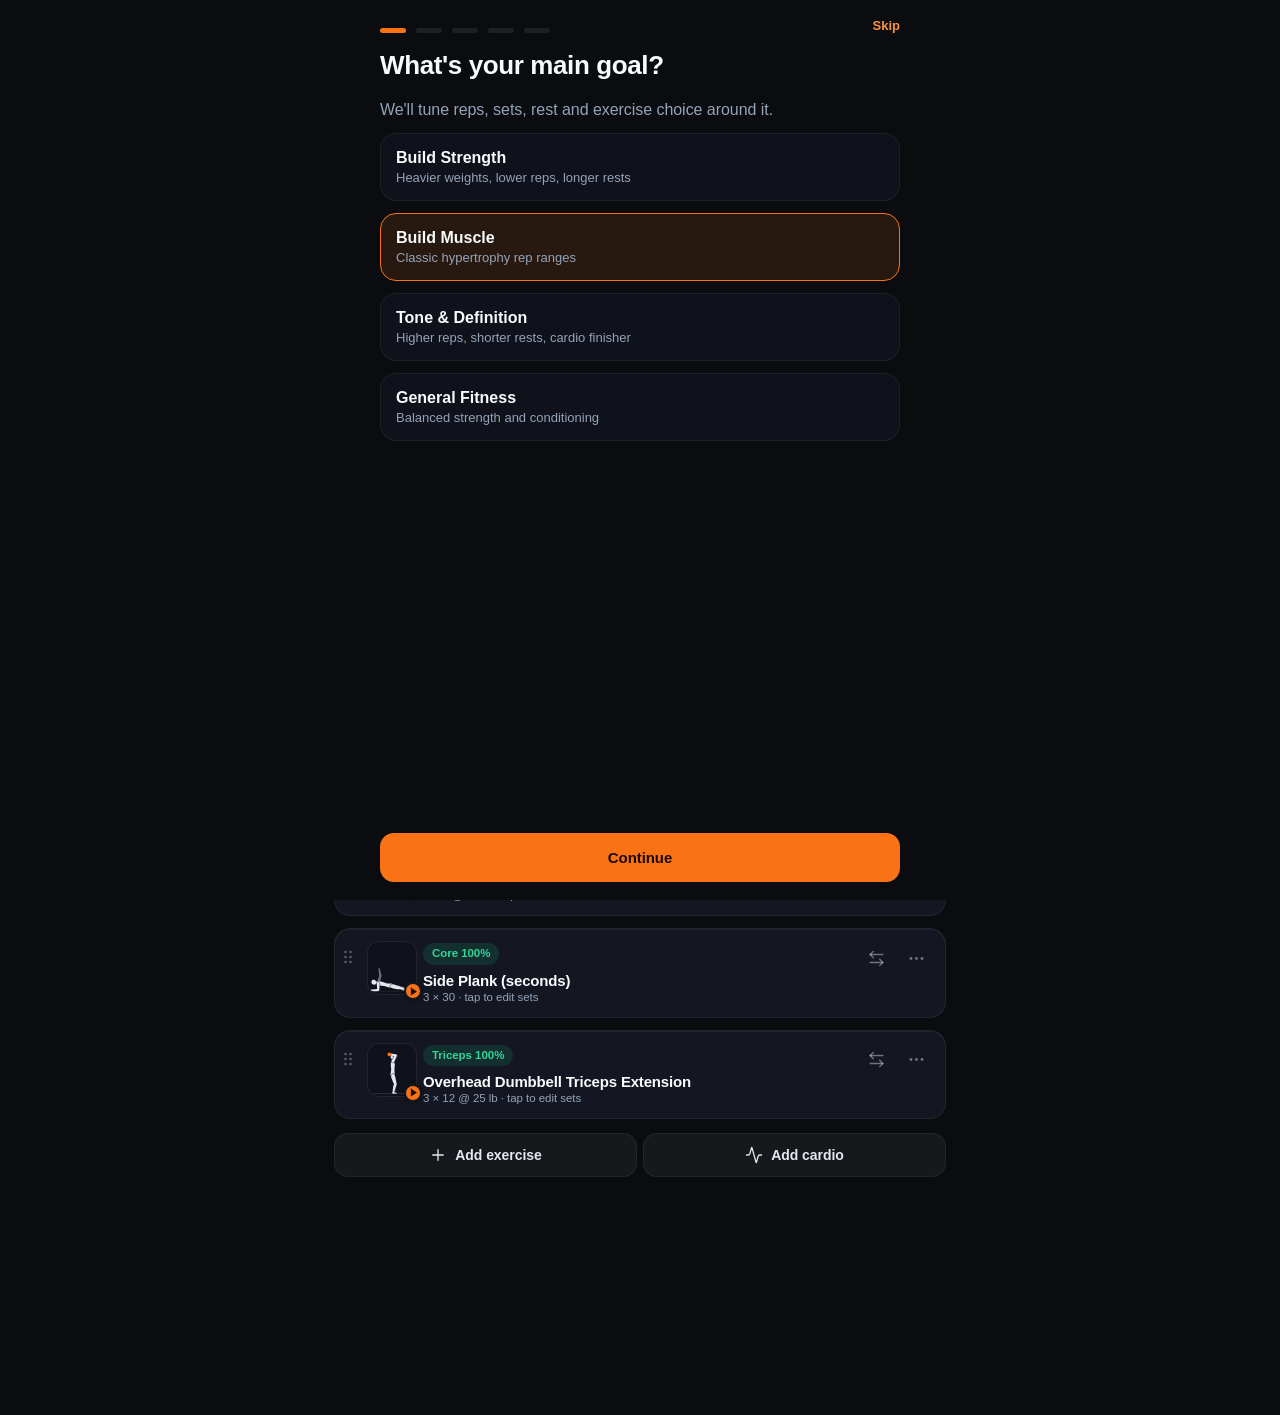
==== commit 8a643370: "v21: lifelike exercise animations Filled, tapered body (muscle bellies, head with jaw, hands, shoes," ====
--- a/index.html
+++ b/index.html
@@ -897,12 +897,7 @@
 .thumb.md{width:76px;height:82px;border-radius:14px}
 .thumb.lg{width:100%;height:196px;border-radius:16px}
 .thumb.lg svg.anim{width:auto;height:100%}
-.thumb.sm svg.anim .lg,.thumb.sm svg.anim .ar,.thumb.xs svg.anim .lg,.thumb.xs svg.anim .ar{stroke-width:2.2}
-.thumb.sm svg.anim .tr,.thumb.xs svg.anim .tr{stroke-width:2.8}
 .thumb.sm svg.anim .fl,.thumb.xs svg.anim .fl{stroke-width:1}
-.thumb.md svg.anim .lg,.thumb.md svg.anim .ar{stroke-width:2.8}.thumb.md svg.anim .tr{stroke-width:3.6}
-.thumb.lg svg.anim .lg,.thumb.lg svg.anim .ar,svg.anim.big .lg,svg.anim.big .ar{stroke-width:4.6}
-.thumb.lg svg.anim .tr,svg.anim.big .tr{stroke-width:6}
 .thumb.nofig .tbig{width:24px;height:24px;color:var(--mut)}
 .pbadge{position:absolute;right:3px;bottom:3px;width:17px;height:17px;border-radius:50%;background:var(--or);display:flex;align-items:center;justify-content:center;box-shadow:0 1px 4px rgba(0,0,0,.4)}
 .pbadge .ic{width:9px;height:9px;color:#1A0B02;margin-left:1px}
@@ -921,7 +916,6 @@
 .vmove{display:flex;gap:10px;align-items:flex-start}
 .vfig{flex:none;width:92px;height:100px;border-radius:12px;background:var(--card2);border:1px solid var(--line);display:flex;align-items:center;justify-content:center}
 .vfig svg.anim{width:100%;height:100%}
-.vfig svg.anim.big .lg,.vfig svg.anim.big .ar{stroke-width:2.8}.vfig svg.anim.big .tr{stroke-width:3.6}
 .btn.ghost{background:transparent;border:1px solid transparent;color:var(--tx2)}
 .btn.ghost:active{background:var(--press)}
 .btn.sm{min-height:36px;padding:7px 12px;font-size:13px}
@@ -931,6 +925,16 @@
 .thumb.sm .pbadge{width:18px;height:18px;right:-6px;bottom:-6px;border:2px solid var(--card)}
 .thumb.md .pbadge{width:24px;height:24px;right:-7px;bottom:-7px;border:2px solid var(--card)}
 .thumb.sm svg.anim,.thumb.md svg.anim{border-radius:inherit}
+/* v21: filled figure. Near side in the text colour, far side mixed toward the tile, a thin tile-coloured
+   outline so overlapping limbs stay readable, and a soft floor shadow. */
+svg.anim .ol{vector-effect:none;fill:var(--card2);stroke:var(--card2);stroke-width:1.5;stroke-linejoin:round}
+svg.anim .bn,svg.anim .bf{stroke:none}
+svg.anim .bn{fill:currentColor}
+svg.anim .bf{fill:currentColor;opacity:.42}
+@supports (color:color-mix(in srgb,red,blue)){svg.anim .bf{fill:color-mix(in srgb,currentColor 44%,var(--card2));opacity:1}}
+svg.anim .shd{fill:#000;opacity:.32}
+:root[data-theme=light] svg.anim .shd{opacity:.1}
+svg.anim rect.db{stroke:none}
 </style>
 </head>
 <body>
@@ -1009,7 +1013,7 @@
 const fmtDT = t => fmtDate(t) + ' ' + new Date(t).toLocaleTimeString('en-US', { hour: 'numeric', minute: '2-digit' });
 const sod = t => { const d = new Date(t); d.setHours(0, 0, 0, 0); return d.getTime(); };
 const ymd = t => { const d = new Date(t); return d.getFullYear() + '-' + String(d.getMonth() + 1).padStart(2, '0') + '-' + String(d.getDate()).padStart(2, '0'); };
-const APP_VER = '20';   // filled in by build.py from sw.js so the two can never disagree
+const APP_VER = '21';   // filled in by build.py from sw.js so the two can never disagree
 const reduceMotion = () => window.matchMedia && matchMedia('(prefers-reduced-motion: reduce)').matches;
 
 /* ---------- exercise database ---------- */
@@ -3260,9 +3264,9 @@
 
 /* ---------- animated exercise figures (original line drawings, no video, works offline) ----------
    A side-view figure is posed by its hip, torso angle, foot and hand positions; knees and elbows are
-   solved like real joints (two-bone IK). Each movement pattern is two poses (start, end) played as a
-   loop with short holds. Angles: 0 = straight down, 90 = forward (facing right), 180 = straight up. */
-const AN = { torso: 29, ua: 15, fa: 14, th: 20, sh: 19, head: 6.4, neck: 4, floor: 92 };
+   solved like real joints (two-bone IK). Each movement pattern is two poses (start, end), drawn as a
+   filled body and played with real rep timing. Angles: 0 = straight down, 90 = forward (facing right), 180 = straight up. */
+const AN = { torso: 29, ua: 15, fa: 14, th: 20, sh: 19, head: 5.4, neck: 3.6, floor: 92 };
 const v2 = (a, l) => [Math.sin(a * Math.PI / 180) * l, Math.cos(a * Math.PI / 180) * l];
 const add = (p, q) => [p[0] + q[0], p[1] + q[1]];
 const lerp = (a, b, k) => a + (b - a) * k;
@@ -3280,10 +3284,6 @@
   const leg = (A, k) => { const [K, E] = ik(P.h, A, AN.th, AN.sh, P.kp || [1, 0]); return [P.h, K, E]; };
   const arm = (W) => { const [E, H] = ik(S, W, AN.ua, AN.fa, P.ep || [0, 1]); return [S, E, H]; };
   return { S, head, legs: P.f.map(leg), arms: P.w.map(arm), t: P.t };
-}
-function mix(A, B, k) {
-  const m = (a, b) => [lerp(a[0], b[0], k), lerp(a[1], b[1], k)];
-  return { h: m(A.h, B.h), t: lerp(A.t, B.t, k), hd: lerp(A.hd || 0, B.hd || 0, k), f: A.f.map((p, i) => m(p, B.f[i])), w: A.w.map((p, i) => m(p, B.w[i])), kp: A.kp, ep: A.ep };
 }
 const FLR = AN.floor - 1.6;                            // ankle height when standing on the floor
 const stand = (x = 46) => ({ h: [x, FLR - 38.6], t: 180, f: [[x + 1, FLR], [x + 3, FLR]], w: [[x + 1, FLR - 39], [x + 3, FLR - 40]] });
@@ -3303,17 +3303,17 @@
   db_rdl: { d: 2.8, a: P({ h: [44, 52.8], t: 180, f: [[46, FLR], [48, FLR]], w: [[46, 66], [48, 65]] }), b: P({ h: [33, 56], t: 105, f: [[46, FLR], [48, FLR]], w: [[58, 75], [60, 74]] }), pr: [{ k: 'db', at: 'w0', r: 3.6 }] },
   good_morning: { d: 2.8, a: P({ h: [44, 52.8], t: 180, f: [[46, FLR], [48, FLR]], w: [[41, 25], [43, 24]], ep: [0, 1] }), b: P({ h: [34, 55], t: 100, f: [[46, FLR], [48, FLR]], w: [[58, 56], [60, 55]], ep: [-1, 1] }), pr: [{ k: 'bar', at: 'back', r: 8 }] },
   hip_thrust: { d: 2.6, a: P({ h: [42, 80], t: -116, f: [[68, FLR], [70, FLR]], w: [[34, 78], [36, 77]], kp: [0, -1], ep: [0, 1] }), b: P({ h: [46, 63], t: -90, f: [[68, FLR], [70, FLR]], w: [[40, 62], [42, 61]], kp: [0, -1], ep: [0, 1] }), pr: [{ k: 'bar', at: 'hip', r: 8 }, { k: 'bench', x: 2, y: 67, w: 18 }] },
-  glute_bridge: { d: 2.4, a: P({ h: [54, 86], t: -90, f: [[76, FLR], [78, FLR]], w: [[40, 90], [42, 90]], kp: [0, -1] }), b: P({ h: [54, 76], t: -68, f: [[76, FLR], [78, FLR]], w: [[40, 90], [42, 90]], kp: [0, -1] }) },
+  glute_bridge: { d: 2.4, a: P({ h: [54, 86], t: -90, f: [[76, FLR], [78, FLR]], w: [[51, 89.6], [53, 89.4]], kp: [0, -1], ep: [0, -1] }), b: P({ h: [54, 76], t: -68, f: [[76, FLR], [78, FLR]], w: [[51, 89.6], [53, 89.4]], kp: [0, -1], ep: [0, -1], hd: -22 }) },
   leg_press: { d: 2.6, a: P({ h: [34, 72], t: -135, f: [[50, 49], [52, 48]], w: [[32, 74], [33, 74]], kp: [-.3, -1] }), b: P({ h: [34, 72], t: -135, f: [[58, 42], [60, 41]], w: [[32, 74], [33, 74]], kp: [-.3, -1] }), pr: [{ k: 'sled', at: 'f0' }, { k: 'seatback', x1: 6, y1: 46, x2: 36, y2: 76 }] },
   leg_ext: { d: 2.4, a: P({ h: [36, 64], t: 172, f: [[54, 84], [56, 84]], w: [[40, 70], [42, 70]], kp: [1, -.4] }), b: P({ h: [36, 64], t: 172, f: [[74, 62], [76, 61]], w: [[40, 70], [42, 70]], kp: [1, -.4] }), pr: [{ k: 'seat', x: 22, y: 66, w: 22 }, { k: 'pad', at: 'f0' }] },
   leg_curl: { d: 2.4, a: P({ h: [52, 62], t: -90, f: [[90, 63], [91, 62]], w: [[18, 66], [19, 66]], kp: [0, 1] }), b: P({ h: [52, 62], t: -90, f: [[76, 44], [77, 43]], w: [[18, 66], [19, 66]], kp: [0, 1] }), pr: [{ k: 'bench', x: 8, y: 66, w: 64 }, { k: 'pad', at: 'f0' }] },
   calf: { d: 1.8, a: P({ h: [46, 52.8], t: 180, f: [[47, FLR], [49, FLR]], w: [[46, 66], [48, 65]] }), b: P({ h: [46, 48], t: 180, f: [[47, FLR - 4.6], [49, FLR - 4.6]], w: [[46, 61], [48, 60]] }), pr: [{ k: 'db', at: 'w0', r: 3.6 }], toe: true },
-  bench: { d: 2.4, a: P({ h: [56, 60], t: -90, f: [[72, FLR], [70, FLR]], w: [[31, 33], [32, 32]], ep: [0, 1] }), b: P({ h: [56, 60], t: -90, f: [[72, FLR], [70, FLR]], w: [[31, 52], [32, 51]], ep: [0, 1] }), pr: [{ k: 'bar', at: 'w0', r: 8 }, { k: 'bench', x: 14, y: 63, w: 50 }] },
+  bench: { d: 2.4, a: P({ h: [56, 58.9], t: -90, f: [[72, FLR], [70, FLR]], w: [[31, 33], [32, 32]], ep: [0, 1] }), b: P({ h: [56, 58.9], t: -90, f: [[72, FLR], [70, FLR]], w: [[35, 52], [36, 51]], ep: [0, 1] }), pr: [{ k: 'bar', at: 'w0', r: 8 }, { k: 'bench', x: 14, y: 63, w: 50 }] },
   incline: { d: 2.4, a: P({ h: [56, 64], t: -124, f: [[72, FLR], [70, FLR]], w: [[36, 22], [37, 21]], ep: [0, 1] }), b: P({ h: [56, 64], t: -124, f: [[72, FLR], [70, FLR]], w: [[34, 42], [35, 41]], ep: [0, 1] }), pr: [{ k: 'bar', at: 'w0', r: 8 }, { k: 'incline', x1: 18, y1: 36, x2: 58, y2: 68 }] },
-  db_bench: { d: 2.4, a: P({ h: [56, 60], t: -90, f: [[72, FLR], [70, FLR]], w: [[33, 33], [34, 32]], ep: [0, 1] }), b: P({ h: [56, 60], t: -90, f: [[72, FLR], [70, FLR]], w: [[33, 52], [34, 51]], ep: [0, 1] }), pr: [{ k: 'db', at: 'w0', r: 4 }, { k: 'bench', x: 14, y: 63, w: 50 }] },
-  fly: { d: 2.6, a: P({ h: [56, 60], t: -90, f: [[72, FLR], [70, FLR]], w: [[33, 33], [34, 32]], ep: [0, 1] }), b: P({ h: [56, 60], t: -90, f: [[72, FLR], [70, FLR]], w: [[33, 58], [34, 57]], ep: [-.2, 1] }), pr: [{ k: 'db', at: 'w0', r: 4 }, { k: 'bench', x: 14, y: 63, w: 50 }] },
+  db_bench: { d: 2.4, a: P({ h: [56, 58.9], t: -90, f: [[72, FLR], [70, FLR]], w: [[33, 33], [34, 32]], ep: [0, 1] }), b: P({ h: [56, 58.9], t: -90, f: [[72, FLR], [70, FLR]], w: [[35, 52], [36, 51]], ep: [0, 1] }), pr: [{ k: 'db', at: 'w0', r: 4 }, { k: 'bench', x: 14, y: 63, w: 50 }] },
+  fly: { d: 2.6, a: P({ h: [56, 58.9], t: -90, f: [[72, FLR], [70, FLR]], w: [[33, 33], [34, 32]], ep: [0, 1] }), b: P({ h: [56, 58.9], t: -90, f: [[72, FLR], [70, FLR]], w: [[33, 58], [34, 57]], ep: [-.2, 1] }), pr: [{ k: 'db', at: 'w0', r: 4 }, { k: 'bench', x: 14, y: 63, w: 50 }] },
   pushup: { d: 2.2, a: P({ h: [50.4, 74.7], t: -114, f: [[86, FLR - .6], [88, FLR - 1]], w: [[24, AN.floor], [26, AN.floor - .5]], ep: [1, -.4] }), b: P({ h: [47.3, 85.6], t: -97, f: [[86, FLR - .6], [88, FLR - 1]], w: [[24, AN.floor], [26, AN.floor - .5]], ep: [1, -.4] }), toe: 'push' },
-  dip: { d: 2.4, a: P({ h: [46, 54], t: 178, f: [[38, 84], [40, 84]], w: [[47, 54], [49, 53]], ep: [-1, 0], kp: [1, 0] }), b: P({ h: [42, 72], t: 165, f: [[34, 95], [36, 95]], w: [[48, 54], [50, 53]], ep: [-1, 0], kp: [1, 0] }), pr: [{ k: 'bars', y: 54 }], nofloor: true },
+  dip: { d: 2.4, a: P({ h: [46, 54], t: 176, f: [[29, 77], [31, 76]], w: [[47, 54], [49, 53]], ep: [-1, 0], kp: [1, 0] }), b: P({ h: [42, 70], t: 160, f: [[26, 93], [28, 92]], w: [[48, 54], [50, 53]], ep: [-1, 0], kp: [1, 0] }), pr: [{ k: 'bars', y: 54 }], nofloor: true },
   ohp: { d: 2.4, a: P({ h: [46, 52.8], t: 180, f: [[47, FLR], [49, FLR]], w: [[52, 23], [54, 22]], ep: [1, .3] }), b: P({ h: [46, 52.8], t: 180, f: [[47, FLR], [49, FLR]], w: [[47, -4], [49, -5]], ep: [1, 0] }), pr: [{ k: 'bar', at: 'w0', r: 8 }] },
   db_ohp: { d: 2.4, a: P({ h: [46, 52.8], t: 180, f: [[47, FLR], [49, FLR]], w: [[52, 20], [54, 19]], ep: [1, .3] }), b: P({ h: [46, 52.8], t: 180, f: [[47, FLR], [49, FLR]], w: [[48, -3], [50, -4]], ep: [1, 0] }), pr: [{ k: 'db', at: 'w0', r: 3.8 }] },
   lat_raise: { d: 2.2, a: P({ h: [46, 52.8], t: 180, f: [[47, FLR], [49, FLR]], w: [[47, 51], [49, 50]], ep: [1, 0] }), b: P({ h: [46, 52.8], t: 180, f: [[47, FLR], [49, FLR]], w: [[46, 25], [48, 24]], ep: [0, 1] }), pr: [{ k: 'db', at: 'w0', r: 3.4 }], front: true },
@@ -3333,7 +3333,7 @@
   preacher: { d: 2.2, a: P({ h: [34, 66], t: 168, f: [[50, FLR], [52, FLR]], w: [[66, 54], [67, 53]], ep: [0, 1], kp: [1, -.4] }), b: P({ h: [34, 66], t: 168, f: [[50, FLR], [52, FLR]], w: [[46, 30], [47, 29]], ep: [0, 1], kp: [1, -.4] }), pr: [{ k: 'bar', at: 'w0', r: 7.5 }, { k: 'incline', x1: 40, y1: 38, x2: 62, y2: 54 }, { k: 'seat', x: 22, y: 68, w: 20 }] },
   pushdown: { d: 2.2, a: P({ h: [46, 52.8], t: 176, f: [[47, FLR], [49, FLR]], w: [[58, 36], [60, 35]], ep: [-.2, 1] }), b: P({ h: [46, 52.8], t: 176, f: [[47, FLR], [49, FLR]], w: [[54, 62], [56, 61]], ep: [-.2, 1] }), pr: [{ k: 'cable', from: [62, 0] }] },
   oh_ext: { d: 2.4, a: P({ h: [46, 52.8], t: 180, f: [[47, FLR], [49, FLR]], w: [[36, 12], [38, 11]], ep: [.4, -1] }), b: P({ h: [46, 52.8], t: 180, f: [[47, FLR], [49, FLR]], w: [[50, -6], [52, -7]], ep: [.4, -1] }), pr: [{ k: 'db', at: 'w0', r: 4 }] },
-  skull: { d: 2.4, a: P({ h: [56, 60], t: -90, f: [[72, FLR], [70, FLR]], w: [[33, 33], [34, 32]], ep: [0, 1] }), b: P({ h: [56, 60], t: -90, f: [[72, FLR], [70, FLR]], w: [[19, 46], [20, 45]], ep: [1, -1] }), pr: [{ k: 'bar', at: 'w0', r: 7.5 }, { k: 'bench', x: 14, y: 63, w: 50 }] },
+  skull: { d: 2.4, a: P({ h: [56, 58.9], t: -90, f: [[72, FLR], [70, FLR]], w: [[33, 33], [34, 32]], ep: [0, 1] }), b: P({ h: [56, 58.9], t: -90, f: [[72, FLR], [70, FLR]], w: [[19, 46], [20, 45]], ep: [1, -1] }), pr: [{ k: 'bar', at: 'w0', r: 7.5 }, { k: 'bench', x: 14, y: 63, w: 50 }] },
   bench_dip: { d: 2.4, a: P({ h: [34, 66], t: 178, f: [[64, FLR], [66, FLR]], w: [[30, 64], [32, 63]], ep: [-1, 0], kp: [1, -1] }), b: P({ h: [34, 80], t: 178, f: [[64, FLR], [66, FLR]], w: [[30, 64], [32, 63]], ep: [-1, 0], kp: [1, -1] }), pr: [{ k: 'bench', x: 8, y: 64, w: 26 }] },
   crunch: { d: 2.2, a: P({ h: [54, 86], t: -90, f: [[74, FLR], [76, FLR]], w: [[38, 82], [40, 82]], kp: [0, -1], ep: [0, -1] }), b: P({ h: [54, 86], t: -122, f: [[74, FLR], [76, FLR]], w: [[42, 72], [44, 72]], kp: [0, -1], ep: [0, -1] }) },
   situp: { d: 2.6, a: P({ h: [54, 86], t: -90, f: [[74, FLR], [76, FLR]], w: [[38, 82], [40, 82]], kp: [0, -1], ep: [0, -1] }), b: P({ h: [54, 86], t: -170, f: [[74, FLR], [76, FLR]], w: [[56, 66], [58, 66]], kp: [0, -1], ep: [1, 0] }) },
@@ -3348,8 +3348,8 @@
   kickback: { d: 2.2, a: P({ h: [46, 52.8], t: 170, f: [[48, FLR], [50, FLR]], w: [[66, 40], [67, 40]], ep: [0, 1] }), b: P({ h: [46, 52.8], t: 158, f: [[48, FLR], [22, 76]], w: [[66, 40], [67, 40]], ep: [0, 1] }), pr: [{ k: 'cable', from: [4, 90], at: 'f1' }, { k: 'post', x: 70, y1: 20, y2: 92 }] },
   pull_through: { d: 2.6, a: P({ h: [56, 58], t: 120, f: [[48, FLR], [50, FLR]], w: [[36, 84], [38, 83]] }), b: P({ h: [44, 52.8], t: 180, f: [[48, FLR], [50, FLR]], w: [[52, 66], [54, 65]] }), pr: [{ k: 'cable', from: [4, 90] }] },
   carry: { d: 1.6, a: P({ h: [44, 52.8], t: 180, f: [[52, FLR], [38, FLR]], w: [[42, 67], [46, 66]] }), b: P({ h: [48, 52.8], t: 180, f: [[42, FLR], [58, FLR]], w: [[48, 67], [50, 66]] }), pr: [{ k: 'db', at: 'w0', r: 4 }], nohold: true },
-  nordic: { d: 3, a: P({ h: [46, 58], t: 180, f: [[20, 88], [22, 88]], w: [[50, 60], [52, 59]], kp: [0, 1], ep: [1, 1] }), b: P({ h: [46, 58], t: 118, f: [[20, 88], [22, 88]], w: [[72, 70], [74, 69]], kp: [0, 1], ep: [1, 1] }), kneel: 'nordic', pr: [{ k: 'pad', at: 'f0' }] },
-  superman: { d: 2.4, a: P({ h: [52, 86], t: -90, f: [[90, 88], [92, 88]], w: [[10, 88], [12, 88]] }), b: P({ h: [52, 86], t: -104, f: [[88, 80], [90, 80]], w: [[12, 74], [14, 74]] }) },
+  nordic: { d: 3.2, a: P({ h: [44, 70.4], t: 180, f: [[25, 89.4], [27, 89.4]], w: [[52, 60], [54, 59]], kp: [0, 1], ep: [1, 1] }), b: P({ h: [58.5, 76.9], t: 132, f: [[25, 89.4], [27, 89.4]], w: [[80, 76], [82, 75]], kp: [0, 1], ep: [1, 0] }), kneel: 'nordic', pr: [{ k: 'pad', at: 'f0' }] },
+  superman: { d: 2.4, a: P({ h: [58, 86.4], t: -90, f: [[96.5, 88.6], [98.5, 88.4]], w: [[1, 88.4], [3, 88]], ep: [0, -1] }), b: P({ h: [58, 86.6], t: -100, f: [[96, 80.5], [98, 80]], w: [[2, 75.5], [4, 75]], ep: [0, -1] }), vb: '-10 -14 120 110' },
   tib: { d: 1.8, a: P({ h: [40, 50], t: 184, f: [[47, FLR], [49, FLR]], w: [[38, 64], [40, 63]] }), b: P({ h: [40, 50], t: 184, f: [[47, FLR], [49, FLR]], w: [[38, 64], [40, 63]] }), toe: 'tib', pr: [{ k: 'post', x: 28, y1: 10, y2: 92 }] },
   face_pull: { d: 2.4, a: P({ h: [44, 52.8], t: 180, f: [[44, FLR], [50, FLR]], w: [[74, 20], [75, 20]], ep: [0, 1] }), b: P({ h: [44, 52.8], t: 180, f: [[44, FLR], [50, FLR]], w: [[54, 14], [55, 14]], ep: [-1, -.4] }), pr: [{ k: 'cable', from: [96, 16] }] },
   cable_raise: { d: 2.2, a: P({ h: [46, 52.8], t: 180, f: [[47, FLR], [49, FLR]], w: [[49, 64], [51, 63]] }), b: P({ h: [46, 52.8], t: 180, f: [[47, FLR], [49, FLR]], w: [[46, 25], [48, 24]], ep: [0, 1] }), pr: [{ k: 'cable', from: [60, 92] }], front: true }
@@ -3374,28 +3374,99 @@
   dragon_flag: 'leg_raise', decline_situp: 'situp'
 };
 const moveOf = ex => ex && MOVES[EX_MOVE[ex.id] || ''] ? EX_MOVE[ex.id] : null;
-/* ---------- drawing ---------- */
+/* ---------- how each movement is performed ----------
+   con 'ba': the lift (concentric) runs from pose b back to a, e.g. a squat stands up from the bottom.
+   prone: lying face down. alt: switch legs every rep. mid: an extra pose for the middle of the rep
+   (curved paths, e.g. the bench bar path). seq: some joints lead, others follow (deadlift: knees, then hips). */
+'squat front_squat goblet bw_squat box_squat lunge split_squat rdl db_rdl good_morning bench incline db_bench fly pushup dip skull bench_dip rollout nordic'.split(' ').forEach(n => MOVES[n].con = 'ba');
+'pushup plank side_plank superman leg_curl'.split(' ').forEach(n => MOVES[n].prone = true);
+'lunge step_up'.split(' ').forEach(n => MOVES[n].alt = true);
+MOVES.hinge.seq = { t: [.32, 1], w: [0, .9] };         // off the floor the knees straighten first, then the hips drive through
+MOVES.rdl.seq = MOVES.db_rdl.seq = { t: [0, .85] };    // hips lead, the knees barely change
+MOVES.ohp.mid = { w: [[55, 8], [57, 7]], hd: 9 };       // the bar travels around the face, head moves back out of the way
+MOVES.db_ohp.mid = { w: [[54, 6], [56, 5]] };
+function poseAt(m, k, rep) {
+  let A = m.a, B = m.b, M = m.mid || {};
+  if (m.alt && rep % 2) { const sw = p => p.f ? Object.assign({}, p, { f: [p.f[1], p.f[0]] }) : p; A = sw(A); B = sw(B); M = sw(M); }
+  const kk = ch => { const w = m.seq && m.seq[ch]; if (!w) return k; const x = clamp((k - w[0]) / (w[1] - w[0]), 0, 1); return x * x * (3 - 2 * x); };
+  const q = (a, b, mv, x) => mv == null ? lerp(a, b, x) : (1 - x) * (1 - x) * a + 2 * x * (1 - x) * (2 * mv - (a + b) / 2) + x * x * b;
+  const q2 = (a, b, mv, x) => [q(a[0], b[0], mv && mv[0], x), q(a[1], b[1], mv && mv[1], x)];
+  return {
+    h: q2(A.h, B.h, M.h, kk('h')), t: q(A.t, B.t, M.t, kk('t')), hd: q(A.hd || 0, B.hd || 0, M.hd, kk('t')), c: q(A.c || 0, B.c || 0, M.c, kk('t')),
+    f: A.f.map((p, i) => q2(p, B.f[i], M.f && M.f[i], kk('f'))), w: A.w.map((p, i) => q2(p, B.w[i], M.w && M.w[i], kk('w'))), kp: A.kp, ep: A.ep
+  };
+}
+/* ---------- drawing: a filled, tapered body with muscle bellies, a real head, hands and shoes ---------- */
+const vsub = (p, q) => [p[0] - q[0], p[1] - q[1]], vmul = (p, s) => [p[0] * s, p[1] * s], vdot = (p, q) => p[0] * q[0] + p[1] * q[1];
+const vunit = p => { const l = Math.hypot(p[0], p[1]) || .001; return [p[0] / l, p[1] / l]; };
+const vnrm = d => [-d[1], d[0]];
 const pt = p => `${p[0].toFixed(1)} ${p[1].toFixed(1)}`;
 const pl = ps => 'M' + ps.map(pt).join('L');
-function frontFig(k, m) {                            // facing the viewer (lateral raises)
-  const a = lerp(m.fa[0], m.fa[1], k), cx = 50, hipY = 52.8, shY = 24, sw = 9;
-  let s = `<path class="fl" d="M10 ${AN.floor}H90"/>`;
-  s += `<path class="lg" d="${pl([[cx - 4, hipY], [cx - 5, 72], [cx - 5, FLR]])}"/><path class="lg" d="${pl([[cx + 4, hipY], [cx + 5, 72], [cx + 5, FLR]])}"/>`;
-  s += `<path class="tr" d="${pl([[cx, hipY], [cx, shY]])}"/><path class="tr" d="${pl([[cx - sw, shY], [cx + sw, shY]])}"/><circle class="hd" cx="${cx}" cy="${shY - 10.6}" r="${AN.head}"/>`;
-  [-1, 1].forEach(sg => {
-    const S = [cx + sg * sw, shY], E = add(S, [Math.sin(a * Math.PI / 180) * AN.ua * sg, Math.cos(a * Math.PI / 180) * AN.ua]), W = add(E, [Math.sin((a + 14) * Math.PI / 180) * AN.fa * sg, Math.cos((a + 14) * Math.PI / 180) * AN.fa]);
-    s += `<path class="ar" d="${pl([S, E, W])}"/>`;
-    if (m.cable) s += `<path class="cb" d="${pl([[cx - sg * 6, AN.floor - 1], W])}"/>`; else s += `<circle class="db" cx="${W[0].toFixed(1)}" cy="${W[1].toFixed(1)}" r="3.2"/>`;
+function bblob(ps) {                                  // smooth closed outline through the points (Catmull-Rom)
+  const n = ps.length; let d = 'M' + pt(ps[0]);
+  for (let i = 0; i < n; i++) {
+    const p0 = ps[(i + n - 1) % n], p1 = ps[i], p2 = ps[(i + 1) % n], p3 = ps[(i + 2) % n];
+    d += 'C' + pt(add(p1, vmul(vsub(p2, p0), 1 / 6))) + ' ' + pt(vsub(p2, vmul(vsub(p3, p1), 1 / 6))) + ' ' + pt(p2);
+  }
+  return d + 'Z';
+}
+function bseg(p, q, r1, r2, bA, bB, at) {            // limb p→q: end radii, muscle belly on each side at fraction `at`
+  const v = vsub(q, p), d = vunit(v), n = vnrm(d), m = add(p, vmul(v, at));
+  return bblob([add(p, vmul(n, r1)), add(m, vmul(n, bA)), add(q, vmul(n, r2)), add(q, vmul(d, r2 * .9)), vsub(q, vmul(n, r2)), vsub(m, vmul(n, bB)), vsub(p, vmul(n, r1)), vsub(p, vmul(d, r1 * .9))]);
+}
+function bshoe(A, T, K) {                             // ankle → toe; the sole is on the side away from the knee
+  const v = vsub(T, A), L = Math.hypot(v[0], v[1]) || 1, u = vunit(v); let s = vnrm(u); if (vdot(s, vsub(K, A)) > 0) s = vmul(s, -1);
+  const Q = (a, b) => add(A, add(vmul(u, a), vmul(s, b)));
+  return bblob([Q(-1.2, -1.3), Q(-2.1, .5), Q(-1.5, 1.6), Q(L * .45, 1.7), Q(L + .6, 1.45), Q(L + .9, .3), Q(L * .62, -.8), Q(1.2, -1.6)]);
+}
+function legPath(L, toe) {                           // thigh with quads/hamstrings, shin with the calf at the back
+  const [H, K, A] = L, n = vnrm(vunit(vsub(A, K))), back = vdot(n, vsub(toe, A)) < 0;
+  return bseg(H, K, 3.7, 2.55, 4.15, 3.9, .36) + bseg(K, A, 2.5, 1.45, back ? 3.35 : 2.35, back ? 2.35 : 3.35, .3) + bshoe(A, toe, K);
+}
+function armPath(R) {                                // deltoid/biceps, tapered forearm, fist
+  const [S, E, W] = R, d = vunit(vsub(W, E)), F = add(W, vmul(d, .9));
+  return bseg(S, E, 2.85, 1.9, 2.85, 2.75, .36) + bseg(E, W, 2.1, 1.3, 2.4, 2.25, .26) + `M${pt(add(F, [1.75, 0]))}a1.75 1.75 0 1 0 -3.5 0a1.75 1.75 0 1 0 3.5 0Z`;
+}
+function torsoPath(H, S, nf, c, br) {                // glutes, lower back curve, upper back; belly and chest in front
+  const M = add(vmul(add(H, S), .5), vmul(nf, -c));
+  const at = f => { const a = (1 - f) * (1 - f), b = 2 * f * (1 - f), e = f * f; return [a * H[0] + b * M[0] + e * S[0], a * H[1] + b * M[1] + e * S[1]]; };
+  const side = f => { const g = clamp(f, 0, 1), n = vnrm(vunit(add(vmul(vsub(M, H), 2 * (1 - g)), vmul(vsub(S, M), 2 * g)))); return vdot(n, nf) >= 0 ? n : vmul(n, -1); };
+  const o = (f, off) => add(at(f), vmul(side(f), off)), ch = 1 + br * .045;
+  return bblob([o(1.05, 1.6), o(.92, 3.5 * ch), o(.76, 4.75 * ch), o(.56, 3.75), o(.34, 3.75), o(.13, 3.95), o(-.05, 2.7),
+    o(-.1, -1.9), o(.01, -4.8), o(.2, -4.15), o(.42, -3.35), o(.64, -3.95), o(.86, -4.1), o(1.03, -2.5)]);
+}
+function headPath(C, up, fw) {                       // cranium, nape, jaw and chin so the face reads
+  const Q = (a, b) => add(C, add(vmul(up, a), vmul(fw, b)));
+  return bblob([Q(5.5, .2), Q(3.9, -3.9), Q(.2, -5.2), Q(-3, -3.3), Q(-4.6, .4), Q(-5.2, 2.3), Q(-3.6, 4.3), Q(.4, 5.2), Q(3.7, 3.7)]);
+}
+/* each body part is drawn twice: a tile-coloured outline underneath, then the fill. Segments of one part merge
+   seamlessly; a part in front (an arm across the torso) keeps a thin edge. */
+const part = (d, cls) => `<path class="ol" d="${d}"/>` + d.split(/(?<=Z)/).map(x => `<path class="${cls}" d="${x}"/>`).join('');
+function frontFig(k, m, br) {                        // facing the viewer (lateral raises)
+  const a = lerp(m.fa[0], m.fa[1], k), cx = 50, hipY = 52.8, shY = 24, ch = 1 + br * .03;
+  let s = `<path class="fl" d="M10 ${AN.floor}H90"/><ellipse class="shd" cx="${cx}" cy="${AN.floor}" rx="13" ry="1.5"/>`;
+  [-1, 1].forEach(g => {
+    const Hh = [cx + g * 3.7, hipY + 1], K = [cx + g * 4.3, 72.4], A = [cx + g * 4.7, FLR];
+    const fx = cx + g * 5.3, fy = AN.floor - 1.3;
+    s += part(bseg(Hh, K, 3.8, 2.6, 4.2, 3.7, .36) + bseg(K, A, 2.5, 1.5, 3, 2.7, .3) + `M${(fx + 2.7).toFixed(1)} ${fy}a2.7 1.5 0 1 0 -5.4 0a2.7 1.5 0 1 0 5.4 0Z`, 'bn');
+  });
+  const R = [[2.6, shY - 2], [8.8, shY + .6], [8.6 * ch, shY + 6.5], [6.3, shY + 15.5], [5.5, shY + 21.5], [6.7, hipY - 1.5], [5.8, hipY + 3.4], [1.5, hipY + 4.6]];
+  s += part(bblob([...R, ...R.slice().reverse().map(([x, y]) => [-x, y])].map(([x, y]) => [cx + x, y])) + bseg([cx, shY], [cx, shY - 6], 2.3, 2.1, 2.3, 2.3, .5)
+    + bblob([[0, 5.9], [3.9, 4.6], [5, .6], [4.2, -3.6], [1.8, -5.6], [-1.8, -5.6], [-4.2, -3.6], [-5, .6], [-3.9, 4.6]].map(([x, y]) => [cx + x, shY - 10.2 - y])), 'bn');
+  [-1, 1].forEach(g => {
+    const S = [cx + g * 7.4, shY + 1.6], E = add(S, [Math.sin(a * Math.PI / 180) * AN.ua * g, Math.cos(a * Math.PI / 180) * AN.ua]), W = add(E, [Math.sin((a + 14) * Math.PI / 180) * AN.fa * g, Math.cos((a + 14) * Math.PI / 180) * AN.fa]);
+    s += part(armPath([S, E, W]), 'bn');
+    if (m.cable) s += `<path class="cb" d="${pl([[cx - g * 6, AN.floor - 1], W])}"/>`; else s += `<circle class="db" cx="${W[0].toFixed(1)}" cy="${W[1].toFixed(1)}" r="3.3"/>`;
   });
   return s;
 }
-function figMarkup(name, k) {
-  const m = MOVES[name]; if (!m) return '';
-  if (m.front) return frontFig(k, { fa: name === 'cable_raise' ? [10, 80] : [8, 84], cable: name === 'cable_raise' });
-  const P0 = mix(m.a, m.b, k), J = solve(P0), lift = m.shrug ? lerp(0, 3.4, k) : 0;
+function figMarkup(name, k, rep, br) {
+  const m = MOVES[name]; if (!m) return ''; br = br || 0;
+  if (m.front) return frontFig(k, { fa: name === 'cable_raise' ? [10, 80] : [8, 84], cable: name === 'cable_raise' }, br);
+  const P0 = poseAt(m, k, rep || 0), J = solve(P0), lift = m.shrug ? lerp(0, 3.4, k) : 0;
   if (lift) { J.S = [J.S[0], J.S[1] - lift]; J.head = [J.head[0], J.head[1] - lift * .4]; J.arms.forEach(a => { a[0] = J.S; a[1] = [a[1][0], a[1][1] - lift]; a[2] = [a[2][0], a[2][1] - lift]; }); }
   const at = w => w === 'w0' ? J.arms[0][2] : w === 'f0' ? J.legs[0][2] : w === 'f1' ? J.legs[1][2] : w === 'hip' ? add(P0.h, v2(P0.t + 90, 6)) : w === 'back' ? add(add(J.S, v2(J.t, -2.5)), v2(J.t + 90, 4.5)) : w === 'front' ? add(add(J.S, v2(J.t, -2)), v2(J.t - 90, 5.5)) : J.arms[0][2];
-  const foot = (leg, far) => {
+  const foot = (leg) => {
     const A = leg[2];
     if (m.toe === true) return [A, [A[0] + 6.6, AN.floor - .6]];
     if (m.toe === 'push') return [A, [A[0] + 1.5, AN.floor]];
@@ -3424,23 +3495,33 @@
     else if (p.k === 'sled') { const A = J.legs[0][2], dx = A[0] - P0.h[0], dy = A[1] - P0.h[1], L = Math.hypot(dx, dy) || 1, nx = -dy / L * 9, ny = dx / L * 9, o = [A[0] + dx / L * 3, A[1] + dy / L * 3]; front += `<path class="eqw" d="M${(o[0] - nx).toFixed(1)} ${(o[1] - ny).toFixed(1)}L${(o[0] + nx).toFixed(1)} ${(o[1] + ny).toFixed(1)}"/>`; }
     else if (p.k === 'pad') { const A = at(p.at); front += `<circle class="pad" cx="${A[0].toFixed(1)}" cy="${A[1].toFixed(1)}" r="3"/>`; }
   });
-  const limb = (pts, cls) => `<path class="${cls}" d="${pl(pts)}"/>`;
-  let s = m.nofloor ? '' : `<path class="fl" d="M4 ${AN.floor}H96"/>`;
+  const fs = m.prone ? -1 : 1, nf = vmul(v2(J.t - 90, 1), fs), ha = J.t + (P0.hd || 0) + (J.t > 90 && J.t < 200 ? (180 - J.t) * .3 : 0), hup = v2(ha, 1), hfw = vmul(v2(ha - 90, 1), fs);
+  const HC = add(add(J.S, vmul(hup, AN.neck + AN.head)), vmul(hfw, .5));
+  let s = '';
+  if (!m.nofloor) {                                    // floor line and a soft contact shadow under whatever touches it
+    const xs = [...J.legs.map(l => l[2]), ...J.arms.map(a => a[2]), P0.h].filter(p => p[1] > AN.floor - 14).map(p => p[0]);
+    const x0 = xs.length ? Math.min(...xs) : P0.h[0], x1 = xs.length ? Math.max(...xs) : P0.h[0];
+    s += `<path class="fl" d="M4 ${AN.floor}H96"/><ellipse class="shd" cx="${((x0 + x1) / 2 + 2).toFixed(1)}" cy="${AN.floor}" rx="${((x1 - x0) / 2 + 9).toFixed(1)}" ry="1.6"/>`;
+  }
   s += back;
-  s += limb([...J.legs[1], foot(J.legs[1])[1]], 'lg far') + limb(J.arms[1], 'ar far');
-  s += limb([P0.h, J.S], 'tr') + `<circle class="hd" cx="${J.head[0].toFixed(1)}" cy="${J.head[1].toFixed(1)}" r="${AN.head}"/>`;
-  s += limb([...J.legs[0], foot(J.legs[0])[1]], 'lg') + limb(J.arms[0], 'ar');
+  s += part(legPath(J.legs[1], foot(J.legs[1])[1]) + armPath(J.arms[1]), 'bf');
+  s += part(torsoPath(P0.h, J.S, nf, P0.c || 0, br) + bseg(add(J.S, vmul(hup, 1)), HC, 2.1, 2, 2.2, 2.2, .5) + headPath(HC, hup, hfw), 'bn');
+  s += part(legPath(J.legs[0], foot(J.legs[0])[1]), 'bn') + part(armPath(J.arms[0]), 'bn');
   return s + front;
 }
-/* timing: hold at the start, move, hold at the end, come back */
+/* timing, like a real rep: pause at the top, lower under control, brief pause, drive back up */
 function animK(m, t) {
-  const c = (t / (m.d * 1000)) % 1, e = x => (1 - Math.cos(Math.PI * x)) / 2;
-  if (m.nohold || m.breathe) return m.breathe ? .5 - .5 * Math.cos(c * 2 * Math.PI) : e(c < .5 ? c * 2 : 2 - c * 2);
-  return c < .12 ? 0 : c < .5 ? e((c - .12) / .38) : c < .62 ? 1 : e(1 - (c - .62) / .38);
+  const n = t / (m.d * 1150), rep = Math.floor(n), c = n - rep;
+  if (m.breathe) return [.5 - .5 * Math.cos(c * 2 * Math.PI), rep];
+  if (m.nohold) return [(1 - Math.cos(2 * Math.PI * c)) / 2, rep];
+  const L = .17, E = .44, B = .05, C = 1 - L - E - B;
+  const lower = x => (1 - Math.cos(Math.PI * x)) / 2, drive = x => { const u = Math.pow(x, .72); return u * u * (3 - 2 * u); };
+  const x = c < L ? 1 : c < L + E ? 1 - lower((c - L) / E) : c < L + E + B ? 0 : drive((c - L - E - B) / C);
+  return [m.con === 'ba' ? 1 - x : x, rep];
 }
 function figSvg(ex, cls) {
   const mv = moveOf(ex); if (!mv) return '';
-  return `<svg class="anim ${cls || ''}" viewBox="0 -14 100 110" data-mv="${mv}" aria-hidden="true">${figMarkup(mv, 0)}</svg>`;
+  return `<svg class="anim ${cls || ''}" viewBox="${MOVES[mv].vb || '0 -14 100 110'}" data-mv="${mv}" aria-hidden="true">${figMarkup(mv, 0)}</svg>`;
 }
 /* small tiles zoom in on the figure: union of its outline across the whole movement, floor kept in view */
 const FIT = {};
@@ -3450,9 +3531,9 @@
     let x0 = 1e9, y0 = 1e9, x1 = -1e9, y1 = -1e9;
     [0, .25, .5, .75, 1].forEach(k => {
       el.innerHTML = figMarkup(mv, k);
-      el.querySelectorAll(':scope > :not(.fl)').forEach(c => { try { const b = c.getBBox(); if (!b.width && !b.height) return; x0 = Math.min(x0, b.x); y0 = Math.min(y0, b.y); x1 = Math.max(x1, b.x + b.width); y1 = Math.max(y1, b.y + b.height); } catch (e) { } });
+      el.querySelectorAll(':scope > :not(.fl):not(.shd)').forEach(c => { try { const b = c.getBBox(); if (!b.width && !b.height) return; x0 = Math.min(x0, b.x); y0 = Math.min(y0, b.y); x1 = Math.max(x1, b.x + b.width); y1 = Math.max(y1, b.y + b.height); } catch (e) { } });
     });
-    if (x0 > x1) { FIT[key] = '0 -14 100 110'; } else {
+    if (x0 > x1) { FIT[key] = MOVES[mv].vb || '0 -14 100 110'; } else {
       const fl = MOVES[mv].nofloor ? y1 : Math.max(y1, AN.floor);
       let w = x1 - x0 + 10, h = fl - y0 + 10; const cx = (x0 + x1) / 2;
       if (w / h < asp) w = h * asp; else h = w / asp;
@@ -3475,7 +3556,9 @@
       const mv = el.dataset.mv, m = MOVES[mv];
       if (!el.dataset.fit && el.closest('.thumb:not(.lg),.vfig')) fitBox(el, mv);
       if (still.matches) { if (el.dataset.st !== '1') { el.innerHTML = figMarkup(mv, 1); el.dataset.st = '1'; } return; }
-      el.innerHTML = figMarkup(mv, animK(m, t + (+el.dataset.off || 0)));
+      if (el.dataset.off == null) el.dataset.off = (Math.random() * 6000) | 0;   // figures don't move in lockstep
+      const [k, rep] = animK(m, t + +el.dataset.off);
+      el.innerHTML = figMarkup(mv, k, rep, Math.sin(t / 3800 * 2 * Math.PI));
     });
   }
   requestAnimationFrame(frame);
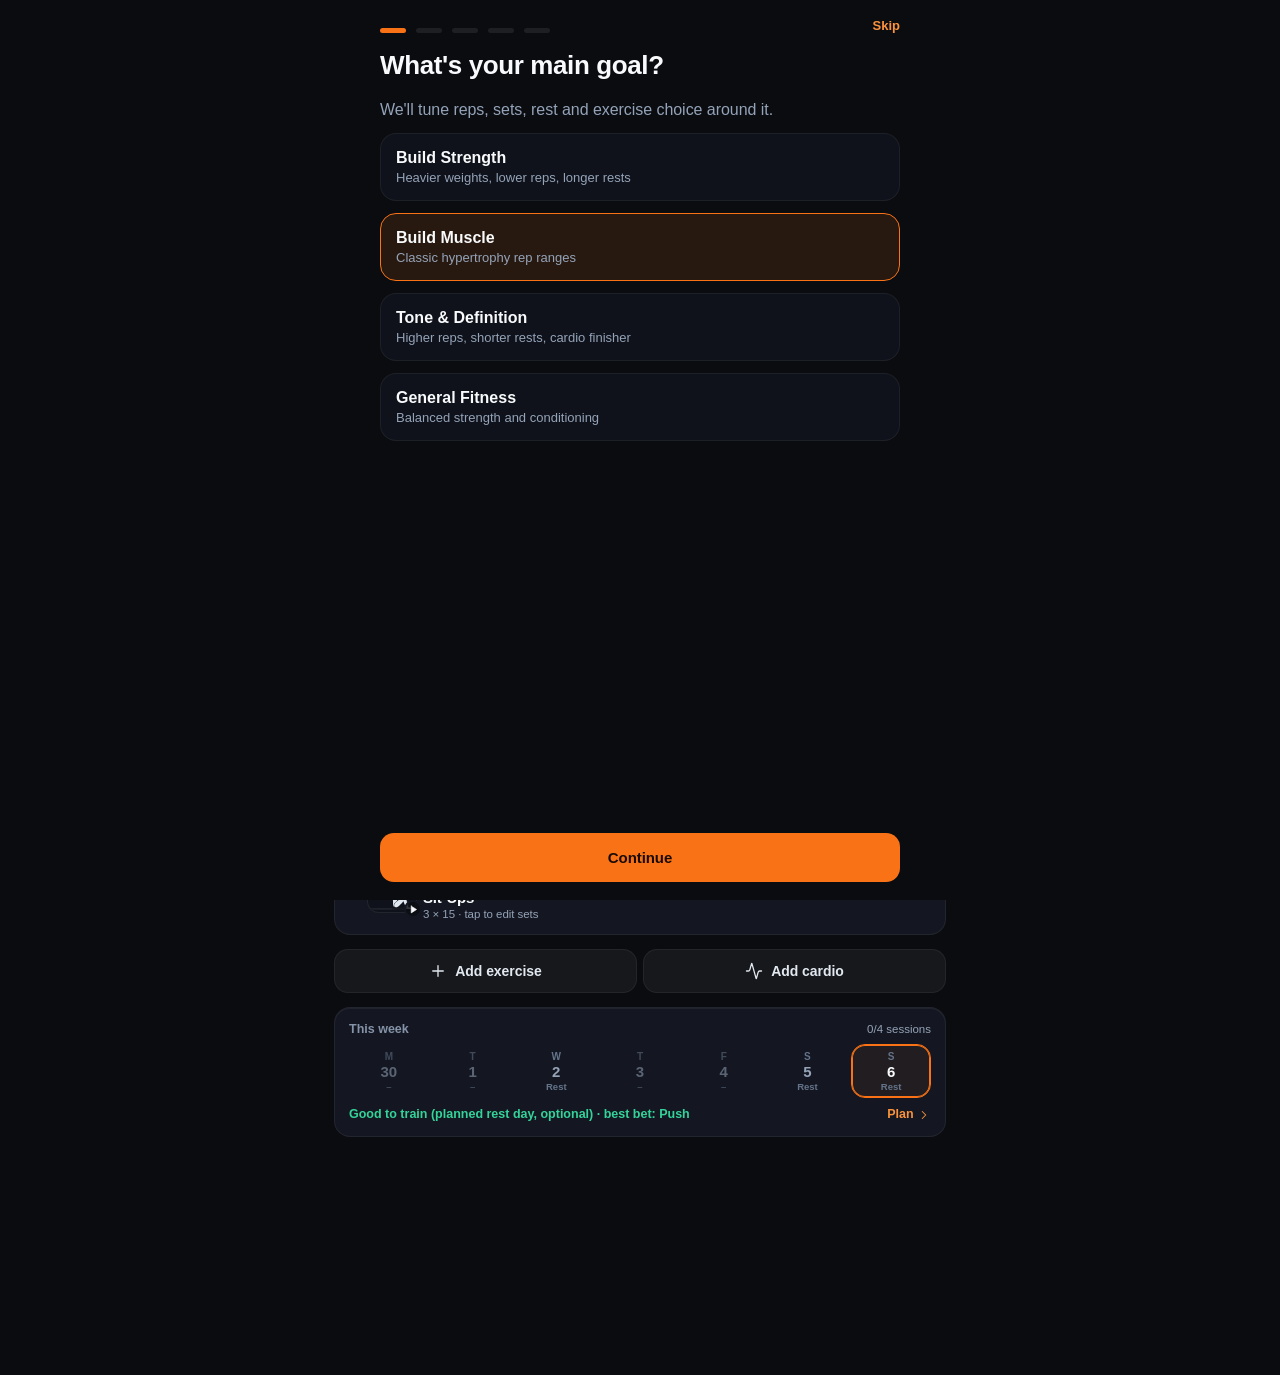
==== commit 693c5e8b: "v22: visual polish pass Workout tab leads with today's session; coaching tips fold into one swipeabl" ====
--- a/index.html
+++ b/index.html
@@ -935,6 +935,50 @@
 svg.anim .shd{fill:#000;opacity:.32}
 :root[data-theme=light] svg.anim .shd{opacity:.1}
 svg.anim rect.db{stroke:none}
+/* v22: calmer Workout tab. Session first, tips folded into one swipeable coach card */
+.sr{position:absolute;width:1px;height:1px;overflow:hidden;clip:rect(0 0 0 0);white-space:nowrap}
+.hnote{display:flex;align-items:center;gap:8px;width:100%;margin:6px 0 2px;padding:0;background:none;border:0;color:var(--mut);font-size:12.5px;text-align:left}
+.hnote .hn1{flex:1;min-width:0;white-space:nowrap;overflow:hidden;text-overflow:ellipsis}
+.hnote .hwhy{flex:none;display:inline-flex;align-items:center;gap:2px;color:var(--tx2);font-weight:600}
+.hnote .hwhy .ic{width:14px;height:14px}
+.whyl{margin:0 0 14px;padding:0;list-style:none;display:flex;flex-direction:column;gap:10px}
+.whyl li{position:relative;padding-left:16px;font-size:14px;line-height:1.45;color:var(--tx2)}
+.whyl li::before{content:"";position:absolute;left:2px;top:8px;width:6px;height:6px;border-radius:50%;background:var(--dim)}
+.tips{display:flex;flex-direction:column;gap:6px}
+.coachrow{display:flex;gap:8px}
+.coachrow.multi{overflow-x:auto;scroll-snap-type:x mandatory;scrollbar-width:none;margin:0 -16px;padding:0 16px;scroll-padding:0 16px}
+.coachrow.multi::-webkit-scrollbar{display:none}
+.cslide{flex:0 0 100%;scroll-snap-align:start;display:flex}
+.coachrow.multi .cslide{flex-basis:calc(100% - 26px)}
+.cslide>.banner{flex:1;display:flex;flex-direction:column;align-items:stretch;gap:10px;margin:0}
+.cslide>.banner>:not(.grow){align-self:flex-start}
+.cslide>.banner b{font-size:15px}
+.cslide .banner .mut.sm,.cslide .banner ul{display:-webkit-box;-webkit-line-clamp:2;-webkit-box-orient:vertical;overflow:hidden}
+.cslide .banner ul{margin:4px 0 0;padding-left:16px;font-size:13px;color:var(--tx3)}
+.cslide .banner ul li:nth-child(n+2){display:none}
+.cslide.open .banner .mut.sm,.cslide.open .banner ul{display:block;-webkit-line-clamp:unset}
+.cslide.open .banner ul li{display:list-item}
+.cdots{display:flex;justify-content:center;gap:5px}
+.cdots i{width:5px;height:5px;border-radius:3px;background:var(--b2,rgba(255,255,255,.14));transition:width .2s,background .2s}
+.cdots i.on{width:14px;background:var(--tx3)}
+/* one orange action per screen: buttons inside tips are quiet */
+.banner .mini.pri,.banner .btn.pri{background:var(--btn);border:1px solid var(--bd);color:var(--tx)}
+.cslide .banner>.col{flex-direction:row;flex-wrap:wrap}
+/* play badges: dark glass, so a list of exercises isn't dotted with orange */
+.pbadge{background:rgba(10,12,16,.82);border-color:var(--card)!important;box-shadow:none}
+.pbadge .ic{color:#F8FAFC}
+.thumb.lg .pbadge{background:rgba(10,12,16,.72);border:1px solid rgba(255,255,255,.18)}
+:root[data-theme=light] .pbadge{background:#1E293B}
+/* ghost previews for empty charts: a faded sample of the chart, the next step underneath */
+.ghost{border:0;padding:4px 0 0;background:none;display:flex;flex-direction:column;align-items:center;gap:10px}
+.gsvg{display:block;width:100%;height:96px;-webkit-mask-image:linear-gradient(90deg,transparent,#000 15%,#000 85%,transparent);mask-image:linear-gradient(90deg,transparent,#000 15%,#000 85%,transparent)}
+.gsvg .gg{stroke:var(--bd);stroke-width:1;fill:none;stroke-dasharray:3 5;vector-effect:non-scaling-stroke}
+.gsvg .ga{fill:var(--tx3);opacity:.08}
+.gsvg .gl{stroke:var(--tx3);stroke-width:2.5;fill:none;opacity:.38;vector-effect:non-scaling-stroke;stroke-linejoin:round}
+.gsvg .gl2{stroke:var(--tx3);stroke-width:2;fill:none;opacity:.25;stroke-dasharray:5 5;vector-effect:non-scaling-stroke}
+.gsvg .gd{fill:var(--tx3);opacity:.4}
+.gmsg{display:flex;flex-direction:column;align-items:center;gap:10px;max-width:270px;text-align:center;padding:0 8px 6px}
+.gmsg p{margin:0;font-size:13.5px;line-height:1.45;color:var(--tx3)}
 </style>
 </head>
 <body>
@@ -999,7 +1043,7 @@
 const clamp = (v, a, b) => Math.max(a, Math.min(b, v));
 const KG = 0.45359237;
 /* ---------- icons: one inline SVG set (24px grid, 1.75 stroke) ---------- */
-const ICONS = {"close":"<path d=\"M18 6 6 18\"/><path d=\"m6 6 12 12\"/>","check":"<path d=\"M20 6 9 17l-5-5\"/>","star":"<polygon points=\"12 2 15.09 8.26 22 9.27 17 14.14 18.18 21.02 12 17.77 5.82 21.02 7 14.14 2 9.27 8.91 8.26 12 2\"/>","play":"<polygon points=\"6 3 20 12 6 21 6 3\"/>","pause":"<rect x=\"14\" y=\"4\" width=\"4\" height=\"16\" rx=\"1\"/><rect x=\"6\" y=\"4\" width=\"4\" height=\"16\" rx=\"1\"/>","stop":"<rect x=\"5\" y=\"5\" width=\"14\" height=\"14\" rx=\"2\"/>","swap":"<path d=\"M8 3 4 7l4 4\"/><path d=\"M4 7h16\"/><path d=\"m16 21 4-4-4-4\"/><path d=\"M20 17H4\"/>","more":"<circle cx=\"12\" cy=\"12\" r=\"1\"/><circle cx=\"19\" cy=\"12\" r=\"1\"/><circle cx=\"5\" cy=\"12\" r=\"1\"/>","grip":"<circle cx=\"9\" cy=\"12\" r=\"1\"/><circle cx=\"9\" cy=\"5\" r=\"1\"/><circle cx=\"9\" cy=\"19\" r=\"1\"/><circle cx=\"15\" cy=\"12\" r=\"1\"/><circle cx=\"15\" cy=\"5\" r=\"1\"/><circle cx=\"15\" cy=\"19\" r=\"1\"/>","flame":"<path d=\"M8.5 14.5A2.5 2.5 0 0 0 11 12c0-1.38-.5-2-1-3-1.072-2.143-.224-4.054 2-6 .5 2.5 2 4.9 4 6.5 2 1.6 3 3.5 3 5.5a7 7 0 1 1-14 0c0-1.153.433-2.294 1-3a2.5 2.5 0 0 0 2.5 2.5z\"/>","trophy":"<path d=\"M6 9H4.5a2.5 2.5 0 0 1 0-5H6\"/><path d=\"M18 9h1.5a2.5 2.5 0 0 0 0-5H18\"/><path d=\"M4 22h16\"/><path d=\"M10 14.66V17c0 .55-.47.98-.97 1.21C7.85 18.75 7 20.24 7 22\"/><path d=\"M14 14.66V17c0 .55.47.98.97 1.21C16.15 18.75 17 20.24 17 22\"/><path d=\"M18 2H6v7a6 6 0 0 0 12 0V2Z\"/>","zap":"<path d=\"M4 14a1 1 0 0 1-.78-1.63l9.9-10.2a.5.5 0 0 1 .86.46l-1.92 6.02A1 1 0 0 0 13 10h7a1 1 0 0 1 .78 1.63l-9.9 10.2a.5.5 0 0 1-.86-.46l1.92-6.02A1 1 0 0 0 11 14z\"/>","link":"<path d=\"M10 13a5 5 0 0 0 7.54.54l3-3a5 5 0 0 0-7.07-7.07l-1.72 1.71\"/><path d=\"M14 11a5 5 0 0 0-7.54-.54l-3 3a5 5 0 0 0 7.07 7.07l1.71-1.71\"/>","message":"<path d=\"M21 15a2 2 0 0 1-2 2H7l-4 4V5a2 2 0 0 1 2-2h14a2 2 0 0 1 2 2z\"/>","clipboard":"<rect width=\"8\" height=\"4\" x=\"8\" y=\"2\" rx=\"1\" ry=\"1\"/><path d=\"M16 4h2a2 2 0 0 1 2 2v14a2 2 0 0 1-2 2H6a2 2 0 0 1-2-2V6a2 2 0 0 1 2-2h2\"/>","repeat":"<path d=\"M3 12a9 9 0 1 0 9-9 9.75 9.75 0 0 0-6.74 2.74L3 8\"/><path d=\"M3 3v5h5\"/>","calendar":"<path d=\"M8 2v4\"/><path d=\"M16 2v4\"/><rect width=\"18\" height=\"18\" x=\"3\" y=\"4\" rx=\"2\"/><path d=\"M3 10h18\"/>","dumbbell":"<path d=\"M6.5 6.5v11M17.5 6.5v11M3.5 9v6M20.5 9v6M6.5 12h11\"/>","activity":"<path d=\"M22 12h-2.48a2 2 0 0 0-1.93 1.46l-2.35 8.36a.25.25 0 0 1-.48 0L9.24 2.18a.25.25 0 0 0-.48 0l-2.35 8.36A2 2 0 0 1 4.49 12H2\"/>","trend":"<polyline points=\"22 7 13.5 15.5 8.5 10.5 2 17\"/><polyline points=\"16 7 22 7 22 13\"/>","chart":"<line x1=\"12\" x2=\"12\" y1=\"20\" y2=\"10\"/><line x1=\"18\" x2=\"18\" y1=\"20\" y2=\"4\"/><line x1=\"6\" x2=\"6\" y1=\"20\" y2=\"16\"/>","book":"<path d=\"M12 7v14\"/><path d=\"M3 18a1 1 0 0 1-1-1V4a1 1 0 0 1 1-1h5a4 4 0 0 1 4 4 4 4 0 0 1 4-4h5a1 1 0 0 1 1 1v13a1 1 0 0 1-1 1h-6a3 3 0 0 0-3 3 3 3 0 0 0-3-3z\"/>","palette":"<circle cx=\"13.5\" cy=\"6.5\" r=\".5\"/><circle cx=\"17.5\" cy=\"10.5\" r=\".5\"/><circle cx=\"8.5\" cy=\"7.5\" r=\".5\"/><circle cx=\"6.5\" cy=\"12.5\" r=\".5\"/><path d=\"M12 2C6.5 2 2 6.5 2 12s4.5 10 10 10c.926 0 1.648-.746 1.648-1.688 0-.437-.18-.835-.437-1.125-.29-.289-.438-.652-.438-1.125a1.64 1.64 0 0 1 1.668-1.668h1.996c3.051 0 5.555-2.503 5.555-5.554C21.965 6.012 17.461 2 12 2z\"/>","volume":"<polygon points=\"11 5 6 9 2 9 2 15 6 15 11 19 11 5\"/><path d=\"M15.54 8.46a5 5 0 0 1 0 7.07\"/><path d=\"M19.07 4.93a10 10 0 0 1 0 14.14\"/>","timer":"<line x1=\"10\" x2=\"14\" y1=\"2\" y2=\"2\"/><line x1=\"12\" x2=\"15\" y1=\"14\" y2=\"11\"/><circle cx=\"12\" cy=\"14\" r=\"8\"/>","wrench":"<path d=\"M14.7 6.3a1 1 0 0 0 0 1.4l1.6 1.6a1 1 0 0 0 1.4 0l3.77-3.77a6 6 0 0 1-7.94 7.94l-6.91 6.91a2.12 2.12 0 0 1-3-3l6.91-6.91a6 6 0 0 1 7.94-7.94l-3.76 3.76z\"/>","library":"<path d=\"m16 6 4 14\"/><path d=\"M12 6v14\"/><path d=\"M8 8v12\"/><path d=\"M4 4v16\"/>","users":"<path d=\"M16 21v-2a4 4 0 0 0-4-4H6a4 4 0 0 0-4 4v2\"/><circle cx=\"9\" cy=\"7\" r=\"4\"/><path d=\"M22 21v-2a4 4 0 0 0-3-3.87\"/><path d=\"M16 3.13a4 4 0 0 1 0 7.75\"/>","user":"<path d=\"M19 21v-2a4 4 0 0 0-4-4H9a4 4 0 0 0-4 4v2\"/><circle cx=\"12\" cy=\"7\" r=\"4\"/>","database":"<ellipse cx=\"12\" cy=\"5\" rx=\"9\" ry=\"3\"/><path d=\"M3 5V19A9 3 0 0 0 21 19V5\"/><path d=\"M3 12A9 3 0 0 0 21 12\"/>","plug":"<path d=\"M12 22v-5\"/><path d=\"M9 8V2\"/><path d=\"M15 8V2\"/><path d=\"M18 8v5a4 4 0 0 1-4 4h-4a4 4 0 0 1-4-4V8Z\"/>","sliders":"<line x1=\"21\" x2=\"14\" y1=\"4\" y2=\"4\"/><line x1=\"10\" x2=\"3\" y1=\"4\" y2=\"4\"/><line x1=\"21\" x2=\"12\" y1=\"12\" y2=\"12\"/><line x1=\"8\" x2=\"3\" y1=\"12\" y2=\"12\"/><line x1=\"21\" x2=\"16\" y1=\"20\" y2=\"20\"/><line x1=\"12\" x2=\"3\" y1=\"20\" y2=\"20\"/><line x1=\"14\" x2=\"14\" y1=\"2\" y2=\"6\"/><line x1=\"8\" x2=\"8\" y1=\"10\" y2=\"14\"/><line x1=\"16\" x2=\"16\" y1=\"18\" y2=\"22\"/>","pencil":"<path d=\"M21.174 6.812a1 1 0 0 0-3.986-3.987L3.842 16.174a2 2 0 0 0-.5.83l-1.321 4.352a.5.5 0 0 0 .623.622l4.353-1.32a2 2 0 0 0 .83-.497z\"/><path d=\"m15 5 4 4\"/>","lock":"<rect width=\"18\" height=\"11\" x=\"3\" y=\"11\" rx=\"2\" ry=\"2\"/><path d=\"M7 11V7a5 5 0 0 1 10 0v4\"/>","down":"<path d=\"m6 9 6 6 6-6\"/>","right":"<path d=\"m9 18 6-6-6-6\"/>","up":"<path d=\"m18 15-6-6-6 6\"/>","arrow-up":"<path d=\"m5 12 7-7 7 7\"/><path d=\"M12 19V5\"/>","arrow-down":"<path d=\"M12 5v14\"/><path d=\"m19 12-7 7-7-7\"/>","drop":"<polyline points=\"15 10 20 15 15 20\"/><path d=\"M4 4v7a4 4 0 0 0 4 4h12\"/>","music":"<path d=\"M9 18V5l12-2v13\"/><circle cx=\"6\" cy=\"18\" r=\"3\"/><circle cx=\"18\" cy=\"16\" r=\"3\"/>","target":"<circle cx=\"12\" cy=\"12\" r=\"10\"/><circle cx=\"12\" cy=\"12\" r=\"6\"/><circle cx=\"12\" cy=\"12\" r=\"2\"/>","sparkles":"<path d=\"M9.937 15.5A2 2 0 0 0 8.5 14.063l-6.135-1.582a.5.5 0 0 1 0-.962L8.5 9.936A2 2 0 0 0 9.937 8.5l1.582-6.135a.5.5 0 0 1 .963 0L14.063 8.5A2 2 0 0 0 15.5 9.937l6.135 1.581a.5.5 0 0 1 0 .964L15.5 14.063a2 2 0 0 0-1.437 1.437l-1.582 6.135a.5.5 0 0 1-.963 0z\"/><path d=\"M20 3v4\"/><path d=\"M22 5h-4\"/>","check-circle":"<circle cx=\"12\" cy=\"12\" r=\"10\"/><path d=\"m9 12 2 2 4-4\"/>","flag":"<path d=\"M4 15s1-1 4-1 5 2 8 2 4-1 4-1V3s-1 1-4 1-5-2-8-2-4 1-4 1z\"/><line x1=\"4\" x2=\"4\" y1=\"22\" y2=\"15\"/>","plus":"<path d=\"M5 12h14\"/><path d=\"M12 5v14\"/>","plates":"<circle cx=\"12\" cy=\"12\" r=\"9\"/><circle cx=\"12\" cy=\"12\" r=\"3\"/>","clock":"<circle cx=\"12\" cy=\"12\" r=\"10\"/><polyline points=\"12 6 12 12 16 14\"/>","dot":"<circle cx=\"12\" cy=\"12\" r=\"5\"/>","back":"<path d=\"m15 18-6-6 6-6\"/>","share":"<path d=\"M4 12v8a2 2 0 0 0 2 2h12a2 2 0 0 0 2-2v-8\"/><polyline points=\"16 6 12 2 8 6\"/><line x1=\"12\" x2=\"12\" y1=\"2\" y2=\"15\"/>","image":"<rect width=\"18\" height=\"18\" x=\"3\" y=\"3\" rx=\"2\" ry=\"2\"/><circle cx=\"9\" cy=\"9\" r=\"2\"/><path d=\"m21 15-3.086-3.086a2 2 0 0 0-2.828 0L6 21\"/>","bolt-eye":"<path d=\"M2 12s3-7 10-7 10 7 10 7-3 7-10 7-10-7-10-7Z\"/><circle cx=\"12\" cy=\"12\" r=\"3\"/>","info":"<circle cx=\"12\" cy=\"12\" r=\"9\"/><path d=\"M12 11v5\"/><path d=\"M12 8h.01\"/>","settings":"<path d=\"M12.22 2h-.44a2 2 0 0 0-2 2v.18a2 2 0 0 1-1 1.73l-.43.25a2 2 0 0 1-2 0l-.15-.08a2 2 0 0 0-2.73.73l-.22.38a2 2 0 0 0 .73 2.73l.15.1a2 2 0 0 1 1 1.72v.51a2 2 0 0 1-1 1.74l-.15.09a2 2 0 0 0-.73 2.73l.22.38a2 2 0 0 0 2.73.73l.15-.08a2 2 0 0 1 2 0l.43.25a2 2 0 0 1 1 1.73V20a2 2 0 0 0 2 2h.44a2 2 0 0 0 2-2v-.18a2 2 0 0 1 1-1.73l.43-.25a2 2 0 0 1 2 0l.15.08a2 2 0 0 0 2.73-.73l.22-.39a2 2 0 0 0-.73-2.73l-.15-.08a2 2 0 0 1-1-1.74v-.5a2 2 0 0 1 1-1.74l.15-.09a2 2 0 0 0 .73-2.73l-.22-.38a2 2 0 0 0-2.73-.73l-.15.08a2 2 0 0 1-2 0l-.43-.25a2 2 0 0 1-1-1.73V4a2 2 0 0 0-2-2z\"/><circle cx=\"12\" cy=\"12\" r=\"3\"/>","refresh":"<path d=\"M3 12a9 9 0 0 1 9-9 9.75 9.75 0 0 1 6.74 2.74L21 8\"/><path d=\"M21 3v5h-5\"/><path d=\"M21 12a9 9 0 0 1-9 9 9.75 9.75 0 0 1-6.74-2.74L3 16\"/><path d=\"M8 16H3v5\"/>","minus":"<path d=\"M5 12h14\"/>","trash":"<path d=\"M3 6h18\"/><path d=\"M19 6v14a2 2 0 0 1-2 2H7a2 2 0 0 1-2-2V6\"/><path d=\"M8 6V4a2 2 0 0 1 2-2h4a2 2 0 0 1 2 2v2\"/>"};
+const ICONS = {"close":"<path d=\"M18 6 6 18\"/><path d=\"m6 6 12 12\"/>","check":"<path d=\"M20 6 9 17l-5-5\"/>","star":"<polygon points=\"12 2 15.09 8.26 22 9.27 17 14.14 18.18 21.02 12 17.77 5.82 21.02 7 14.14 2 9.27 8.91 8.26 12 2\"/>","play":"<polygon points=\"6 3 20 12 6 21 6 3\"/>","pause":"<rect x=\"14\" y=\"4\" width=\"4\" height=\"16\" rx=\"1\"/><rect x=\"6\" y=\"4\" width=\"4\" height=\"16\" rx=\"1\"/>","stop":"<rect x=\"5\" y=\"5\" width=\"14\" height=\"14\" rx=\"2\"/>","swap":"<path d=\"M8 3 4 7l4 4\"/><path d=\"M4 7h16\"/><path d=\"m16 21 4-4-4-4\"/><path d=\"M20 17H4\"/>","more":"<circle cx=\"12\" cy=\"12\" r=\"1\"/><circle cx=\"19\" cy=\"12\" r=\"1\"/><circle cx=\"5\" cy=\"12\" r=\"1\"/>","grip":"<circle cx=\"9\" cy=\"12\" r=\"1\"/><circle cx=\"9\" cy=\"5\" r=\"1\"/><circle cx=\"9\" cy=\"19\" r=\"1\"/><circle cx=\"15\" cy=\"12\" r=\"1\"/><circle cx=\"15\" cy=\"5\" r=\"1\"/><circle cx=\"15\" cy=\"19\" r=\"1\"/>","flame":"<path d=\"M8.5 14.5A2.5 2.5 0 0 0 11 12c0-1.38-.5-2-1-3-1.072-2.143-.224-4.054 2-6 .5 2.5 2 4.9 4 6.5 2 1.6 3 3.5 3 5.5a7 7 0 1 1-14 0c0-1.153.433-2.294 1-3a2.5 2.5 0 0 0 2.5 2.5z\"/>","trophy":"<path d=\"M6 9H4.5a2.5 2.5 0 0 1 0-5H6\"/><path d=\"M18 9h1.5a2.5 2.5 0 0 0 0-5H18\"/><path d=\"M4 22h16\"/><path d=\"M10 14.66V17c0 .55-.47.98-.97 1.21C7.85 18.75 7 20.24 7 22\"/><path d=\"M14 14.66V17c0 .55.47.98.97 1.21C16.15 18.75 17 20.24 17 22\"/><path d=\"M18 2H6v7a6 6 0 0 0 12 0V2Z\"/>","zap":"<path d=\"M4 14a1 1 0 0 1-.78-1.63l9.9-10.2a.5.5 0 0 1 .86.46l-1.92 6.02A1 1 0 0 0 13 10h7a1 1 0 0 1 .78 1.63l-9.9 10.2a.5.5 0 0 1-.86-.46l1.92-6.02A1 1 0 0 0 11 14z\"/>","link":"<path d=\"M10 13a5 5 0 0 0 7.54.54l3-3a5 5 0 0 0-7.07-7.07l-1.72 1.71\"/><path d=\"M14 11a5 5 0 0 0-7.54-.54l-3 3a5 5 0 0 0 7.07 7.07l1.71-1.71\"/>","message":"<path d=\"M21 15a2 2 0 0 1-2 2H7l-4 4V5a2 2 0 0 1 2-2h14a2 2 0 0 1 2 2z\"/>","clipboard":"<rect width=\"8\" height=\"4\" x=\"8\" y=\"2\" rx=\"1\" ry=\"1\"/><path d=\"M16 4h2a2 2 0 0 1 2 2v14a2 2 0 0 1-2 2H6a2 2 0 0 1-2-2V6a2 2 0 0 1 2-2h2\"/>","repeat":"<path d=\"M3 12a9 9 0 1 0 9-9 9.75 9.75 0 0 0-6.74 2.74L3 8\"/><path d=\"M3 3v5h5\"/>","calendar":"<path d=\"M8 2v4\"/><path d=\"M16 2v4\"/><rect width=\"18\" height=\"18\" x=\"3\" y=\"4\" rx=\"2\"/><path d=\"M3 10h18\"/>","dumbbell":"<path d=\"M6.5 6.5v11M17.5 6.5v11M3.5 9v6M20.5 9v6M6.5 12h11\"/>","activity":"<path d=\"M22 12h-2.48a2 2 0 0 0-1.93 1.46l-2.35 8.36a.25.25 0 0 1-.48 0L9.24 2.18a.25.25 0 0 0-.48 0l-2.35 8.36A2 2 0 0 1 4.49 12H2\"/>","trend":"<polyline points=\"22 7 13.5 15.5 8.5 10.5 2 17\"/><polyline points=\"16 7 22 7 22 13\"/>","chart":"<line x1=\"12\" x2=\"12\" y1=\"20\" y2=\"10\"/><line x1=\"18\" x2=\"18\" y1=\"20\" y2=\"4\"/><line x1=\"6\" x2=\"6\" y1=\"20\" y2=\"16\"/>","book":"<path d=\"M12 7v14\"/><path d=\"M3 18a1 1 0 0 1-1-1V4a1 1 0 0 1 1-1h5a4 4 0 0 1 4 4 4 4 0 0 1 4-4h5a1 1 0 0 1 1 1v13a1 1 0 0 1-1 1h-6a3 3 0 0 0-3 3 3 3 0 0 0-3-3z\"/>","palette":"<circle cx=\"13.5\" cy=\"6.5\" r=\".5\"/><circle cx=\"17.5\" cy=\"10.5\" r=\".5\"/><circle cx=\"8.5\" cy=\"7.5\" r=\".5\"/><circle cx=\"6.5\" cy=\"12.5\" r=\".5\"/><path d=\"M12 2C6.5 2 2 6.5 2 12s4.5 10 10 10c.926 0 1.648-.746 1.648-1.688 0-.437-.18-.835-.437-1.125-.29-.289-.438-.652-.438-1.125a1.64 1.64 0 0 1 1.668-1.668h1.996c3.051 0 5.555-2.503 5.555-5.554C21.965 6.012 17.461 2 12 2z\"/>","volume":"<polygon points=\"11 5 6 9 2 9 2 15 6 15 11 19 11 5\"/><path d=\"M15.54 8.46a5 5 0 0 1 0 7.07\"/><path d=\"M19.07 4.93a10 10 0 0 1 0 14.14\"/>","timer":"<line x1=\"10\" x2=\"14\" y1=\"2\" y2=\"2\"/><line x1=\"12\" x2=\"15\" y1=\"14\" y2=\"11\"/><circle cx=\"12\" cy=\"14\" r=\"8\"/>","wrench":"<path d=\"M14.7 6.3a1 1 0 0 0 0 1.4l1.6 1.6a1 1 0 0 0 1.4 0l3.77-3.77a6 6 0 0 1-7.94 7.94l-6.91 6.91a2.12 2.12 0 0 1-3-3l6.91-6.91a6 6 0 0 1 7.94-7.94l-3.76 3.76z\"/>","library":"<path d=\"m16 6 4 14\"/><path d=\"M12 6v14\"/><path d=\"M8 8v12\"/><path d=\"M4 4v16\"/>","users":"<path d=\"M16 21v-2a4 4 0 0 0-4-4H6a4 4 0 0 0-4 4v2\"/><circle cx=\"9\" cy=\"7\" r=\"4\"/><path d=\"M22 21v-2a4 4 0 0 0-3-3.87\"/><path d=\"M16 3.13a4 4 0 0 1 0 7.75\"/>","user":"<path d=\"M19 21v-2a4 4 0 0 0-4-4H9a4 4 0 0 0-4 4v2\"/><circle cx=\"12\" cy=\"7\" r=\"4\"/>","database":"<ellipse cx=\"12\" cy=\"5\" rx=\"9\" ry=\"3\"/><path d=\"M3 5V19A9 3 0 0 0 21 19V5\"/><path d=\"M3 12A9 3 0 0 0 21 12\"/>","plug":"<path d=\"M12 22v-5\"/><path d=\"M9 8V2\"/><path d=\"M15 8V2\"/><path d=\"M18 8v5a4 4 0 0 1-4 4h-4a4 4 0 0 1-4-4V8Z\"/>","sliders":"<line x1=\"21\" x2=\"14\" y1=\"4\" y2=\"4\"/><line x1=\"10\" x2=\"3\" y1=\"4\" y2=\"4\"/><line x1=\"21\" x2=\"12\" y1=\"12\" y2=\"12\"/><line x1=\"8\" x2=\"3\" y1=\"12\" y2=\"12\"/><line x1=\"21\" x2=\"16\" y1=\"20\" y2=\"20\"/><line x1=\"12\" x2=\"3\" y1=\"20\" y2=\"20\"/><line x1=\"14\" x2=\"14\" y1=\"2\" y2=\"6\"/><line x1=\"8\" x2=\"8\" y1=\"10\" y2=\"14\"/><line x1=\"16\" x2=\"16\" y1=\"18\" y2=\"22\"/>","pencil":"<path d=\"M21.174 6.812a1 1 0 0 0-3.986-3.987L3.842 16.174a2 2 0 0 0-.5.83l-1.321 4.352a.5.5 0 0 0 .623.622l4.353-1.32a2 2 0 0 0 .83-.497z\"/><path d=\"m15 5 4 4\"/>","lock":"<rect width=\"18\" height=\"11\" x=\"3\" y=\"11\" rx=\"2\" ry=\"2\"/><path d=\"M7 11V7a5 5 0 0 1 10 0v4\"/>","down":"<path d=\"m6 9 6 6 6-6\"/>","right":"<path d=\"m9 18 6-6-6-6\"/>","up":"<path d=\"m18 15-6-6-6 6\"/>","arrow-up":"<path d=\"m5 12 7-7 7 7\"/><path d=\"M12 19V5\"/>","arrow-down":"<path d=\"M12 5v14\"/><path d=\"m19 12-7 7-7-7\"/>","drop":"<polyline points=\"15 10 20 15 15 20\"/><path d=\"M4 4v7a4 4 0 0 0 4 4h12\"/>","music":"<path d=\"M9 18V5l12-2v13\"/><circle cx=\"6\" cy=\"18\" r=\"3\"/><circle cx=\"18\" cy=\"16\" r=\"3\"/>","target":"<circle cx=\"12\" cy=\"12\" r=\"10\"/><circle cx=\"12\" cy=\"12\" r=\"6\"/><circle cx=\"12\" cy=\"12\" r=\"2\"/>","sparkles":"<path d=\"M9.937 15.5A2 2 0 0 0 8.5 14.063l-6.135-1.582a.5.5 0 0 1 0-.962L8.5 9.936A2 2 0 0 0 9.937 8.5l1.582-6.135a.5.5 0 0 1 .963 0L14.063 8.5A2 2 0 0 0 15.5 9.937l6.135 1.581a.5.5 0 0 1 0 .964L15.5 14.063a2 2 0 0 0-1.437 1.437l-1.582 6.135a.5.5 0 0 1-.963 0z\"/><path d=\"M20 3v4\"/><path d=\"M22 5h-4\"/>","check-circle":"<circle cx=\"12\" cy=\"12\" r=\"10\"/><path d=\"m9 12 2 2 4-4\"/>","flag":"<path d=\"M4 15s1-1 4-1 5 2 8 2 4-1 4-1V3s-1 1-4 1-5-2-8-2-4 1-4 1z\"/><line x1=\"4\" x2=\"4\" y1=\"22\" y2=\"15\"/>","plus":"<path d=\"M5 12h14\"/><path d=\"M12 5v14\"/>","plates":"<circle cx=\"12\" cy=\"12\" r=\"9\"/><circle cx=\"12\" cy=\"12\" r=\"3\"/>","clock":"<circle cx=\"12\" cy=\"12\" r=\"10\"/><polyline points=\"12 6 12 12 16 14\"/>","dot":"<circle cx=\"12\" cy=\"12\" r=\"5\"/>","back":"<path d=\"m15 18-6-6 6-6\"/>","share":"<path d=\"M4 12v8a2 2 0 0 0 2 2h12a2 2 0 0 0 2-2v-8\"/><polyline points=\"16 6 12 2 8 6\"/><line x1=\"12\" x2=\"12\" y1=\"2\" y2=\"15\"/>","image":"<rect width=\"18\" height=\"18\" x=\"3\" y=\"3\" rx=\"2\" ry=\"2\"/><circle cx=\"9\" cy=\"9\" r=\"2\"/><path d=\"m21 15-3.086-3.086a2 2 0 0 0-2.828 0L6 21\"/>","bolt-eye":"<path d=\"M2 12s3-7 10-7 10 7 10 7-3 7-10 7-10-7-10-7Z\"/><circle cx=\"12\" cy=\"12\" r=\"3\"/>","info":"<circle cx=\"12\" cy=\"12\" r=\"9\"/><path d=\"M12 11v5\"/><path d=\"M12 8h.01\"/>","settings":"<path d=\"M12.22 2h-.44a2 2 0 0 0-2 2v.18a2 2 0 0 1-1 1.73l-.43.25a2 2 0 0 1-2 0l-.15-.08a2 2 0 0 0-2.73.73l-.22.38a2 2 0 0 0 .73 2.73l.15.1a2 2 0 0 1 1 1.72v.51a2 2 0 0 1-1 1.74l-.15.09a2 2 0 0 0-.73 2.73l.22.38a2 2 0 0 0 2.73.73l.15-.08a2 2 0 0 1 2 0l.43.25a2 2 0 0 1 1 1.73V20a2 2 0 0 0 2 2h.44a2 2 0 0 0 2-2v-.18a2 2 0 0 1 1-1.73l.43-.25a2 2 0 0 1 2 0l.15.08a2 2 0 0 0 2.73-.73l.22-.39a2 2 0 0 0-.73-2.73l-.15-.08a2 2 0 0 1-1-1.74v-.5a2 2 0 0 1 1-1.74l.15-.09a2 2 0 0 0 .73-2.73l-.22-.38a2 2 0 0 0-2.73-.73l-.15.08a2 2 0 0 1-2 0l-.43-.25a2 2 0 0 1-1-1.73V4a2 2 0 0 0-2-2z\"/><circle cx=\"12\" cy=\"12\" r=\"3\"/>","refresh":"<path d=\"M3 12a9 9 0 0 1 9-9 9.75 9.75 0 0 1 6.74 2.74L21 8\"/><path d=\"M21 3v5h-5\"/><path d=\"M21 12a9 9 0 0 1-9 9 9.75 9.75 0 0 1-6.74-2.74L3 16\"/><path d=\"M8 16H3v5\"/>","minus":"<path d=\"M5 12h14\"/>","trash":"<path d=\"M3 6h18\"/><path d=\"M19 6v14a2 2 0 0 1-2 2H7a2 2 0 0 1-2-2V6\"/><path d=\"M8 6V4a2 2 0 0 1 2-2h4a2 2 0 0 1 2 2v2\"/>","chevR":"<path d=\"m9 6 6 6-6 6\"/>"};
 const ic = (n, c) => `<svg class="ic${c ? ' ' + c : ''}" viewBox="0 0 24 24" aria-hidden="true">${ICONS[n] || ''}</svg>`;
 /* ---------- live session (started / paused) ---------- */
 const SESSK = ['startedAt', 'pausedAt', 'pausedMs', 'pausedRest', 'pausedLabel'];
@@ -1013,7 +1057,7 @@
 const fmtDT = t => fmtDate(t) + ' ' + new Date(t).toLocaleTimeString('en-US', { hour: 'numeric', minute: '2-digit' });
 const sod = t => { const d = new Date(t); d.setHours(0, 0, 0, 0); return d.getTime(); };
 const ymd = t => { const d = new Date(t); return d.getFullYear() + '-' + String(d.getMonth() + 1).padStart(2, '0') + '-' + String(d.getDate()).padStart(2, '0'); };
-const APP_VER = '21';   // filled in by build.py from sw.js so the two can never disagree
+const APP_VER = '22';   // filled in by build.py from sw.js so the two can never disagree
 const reduceMotion = () => window.matchMedia && matchMedia('(prefers-reduced-motion: reduce)').matches;
 
 /* ---------- exercise database ---------- */
@@ -1890,24 +1934,28 @@
   } else {
     const st = planStats(), n = w.items.length, trimM = /trimmed (\d+)%/.exec(w.note || ''), trimmed = w.items.some(it => it.trimmed);
     tabEl.innerHTML = `
-    ${topBanners()}
-    ${weekCard()}
     <div class="chips scrollx snapx splits" role="tablist" aria-label="Training split">${splits.map(([k, l]) => `<button class="chip ${state.split === k ? 'on' : ''}" data-a="split" data-v="${k}">${l}</button>`).join('')}</div>
     <div class="card hero-card">
       <div class="row sp top"><div class="grow"><h2 class="ttl">${esc(w.name)}</h2>
         <div class="mchips"><span>${n} exercise${n === 1 ? '' : 's'}</span><span>~${st.min} min</span>${trimmed ? `<span class="am">${trimM ? trimM[1] + '% ' : ''}auto-trim active</span>` : ''}</div></div>
         <button class="ib" data-a="regen" aria-label="Regenerate workout" title="Regenerate">${ic('refresh')}</button></div>
-      ${w.note ? `<p class="mut xs hnote">${esc(w.note)}</p>` : ''}
+      ${w.note ? `<button class="hnote" data-a="planWhy"><span class="hn1">${esc(w.note.split(' · ')[0])}</span><span class="hwhy">Why this plan ${ic('chevR')}</span><span class="sr">${esc(w.note)}</span></button>` : ''}
       ${todayHits(w.items)}
       <div class="toolbar"><button data-a="autoSuper">${ic('link')}<span>Supersets</span></button><button data-a="tplOpen">${ic('clipboard')}<span>Templates</span></button><button data-a="nl">${ic('timer')}<span>Quick log</span></button><button data-a="wkMore" aria-label="More options">${ic('more')}<span>More</span></button></div>
     </div>
+    ${topBanners()}
     ${list}
+    ${weekCard()}
     ${n ? `<button class="btn pri hero fab" data-a="startWorkout">${ic('play', 'fill')} Start workout</button>` : ''}`;
   }
   document.body.classList.toggle('hasfab', tab === 'workout' && !live && !!w.items.length);
-  paintClock(); tickSess();
+  wireCoach(); paintClock(); tickSess();
 }
 R.workout = renderWorkout;
+A.planWhy = () => {                              // the full reasoning behind today's plan, one point per line
+  const w = wk(); if (!w.note) return;
+  openSheet('Why this plan', `<ul class="whyl">${w.note.split(' · ').map(t => `<li>${esc(t)}</li>`).join('')}</ul><button class="btn sec full" data-a="closeSheet">Got it</button>`);
+};
 function todayHits(items) {                      // mini front/back figure + the muscles today's plan works most
   const L = itemsLoad(items), top = MUSCLES.filter(m => L[m] >= .5).sort((a, b) => L[b] - L[a]); if (!top.length) return '';
   const mx = L[top[0]], W = {}; top.forEach(m => W[m] = L[m] / mx);
@@ -2576,9 +2624,16 @@
   return `<div class="banner note"><div class="grow"><b>Time for a backup</b><div class="mut sm">${last ? `It has been ${days} days since your last backup.` : 'You have not backed up yet.'} Save a copy to Files, Drive or email in about 10 seconds.</div></div><div class="col gap6"><button class="mini pri" data-a="bakQuick">Back up</button><button class="mini" data-a="backupLater">Later</button></div></div>`;
 }
 A.backupLater = () => { state.backupSnooze = Date.now() + 3 * DAY; scheduleSave(); renderWorkout(); };
-function topBanners() {
-  const list = [coachBanner(), blockBanner(), backupBanner(), nudgeBanner(), recapBanner()].filter(Boolean).slice(0, 2);
-  return list.join('') + whatsNew();
+function topBanners() {                         // every tip in one compact card; swipe for the next one, tap to read it all
+  const list = [coachBanner(), blockBanner(), backupBanner(), nudgeBanner(), recapBanner()].filter(Boolean).slice(0, 4);
+  if (!list.length) return whatsNew();
+  const dots = list.length > 1 ? `<div class="cdots" aria-hidden="true">${list.map((_, i) => `<i${i ? '' : ' class="on"'}></i>`).join('')}</div>` : '';
+  return `<section class="tips" aria-label="Coach tips"><div class="coachrow${list.length > 1 ? ' multi' : ''}">${list.map(b => `<div class="cslide" data-a="coachOpen">${b}</div>`).join('')}</div>${dots}</section>` + whatsNew();
+}
+A.coachOpen = el => el.classList.toggle('open');
+function wireCoach() {
+  const r = $('.coachrow.multi'); if (!r) return;
+  r.addEventListener('scroll', () => { const i = Math.round(r.scrollLeft / (r.firstElementChild.offsetWidth + 8)); r.parentNode.querySelectorAll('.cdots i').forEach((d, k) => d.classList.toggle('on', k === i)); }, { passive: true });
 }
 
 /* ---------- profiles (several people on one phone) ---------- */
@@ -2797,7 +2852,7 @@
   const bwp = state.measures.filter(m => +m.weight > 0 && m.t >= from).sort((a, b) => a.t - b.t).map(m => ({ t: m.t, v: cvt(+m.weight, m.unit) }));
   const lifts = Object.keys(state.e1rmHist).map(id => ({ id, ex: exById(id), pts: state.e1rmHist[id].filter(p => p.t >= from).sort((a, b) => a.t - b.t) })).filter(l => l.ex && !l.ex.bw && !l.ex.noE1 && l.pts.length >= 2);
   const head = '<div class="row sp"><h2 class="h2">Bodyweight vs strength</h2></div>';
-  if (bwp.length < 2 || !lifts.length) return `<div class="card">${head}<div class="empty">${!lifts.length ? 'Log a few sessions with the same lifts to see your strength trend.' : 'Log your weight on at least two days in the Body tab to compare it with your strength.'}</div></div>`;
+  if (bwp.length < 2 || !lifts.length) return `<div class="card">${head}${!lifts.length ? ghost('two', 'Log a few sessions with the same lifts to see your strength next to your body weight.') : ghost('two', 'Log your weight on at least two days to compare it with your strength.', goBtn('body', 'Log weight'))}</div>`;
   const times = [...new Set(lifts.flatMap(l => l.pts.map(p => p.t)))].sort((a, b) => a - b), step = Math.max(1, Math.ceil(times.length / 60)), sample = times.filter((_, i) => i % step === 0 || i === times.length - 1);
   const idx = sample.map(t => {
     let sum = 0, n = 0; lifts.forEach(l => { let v = null; for (const p of l.pts) { if (p.t <= t) v = p.v; else break; } if (v != null) { sum += v / l.pts[0].v; n++; } });
@@ -3669,7 +3724,7 @@
   updatePassiveRecovery();
   const coach = coachBanner(), avg = avgRecovery(), dots = ['front', 'back'].map(s => `<button class="dot${recSide === s ? ' on' : ''}" data-a="recFlip" data-v="${s}" aria-label="Show ${s} view"></button>`).join('');
   $('#tab-recovery').innerHTML = `
-    <div class="card rhero"><div class="row gap12">${readyRing(avg)}<div class="grow"><h2 class="h2">Readiness</h2><p class="mut sm">Each muscle recovers at its own speed. Feel sorer or fresher than shown? Drag its slider and ForgeFit learns your pace.</p></div></div>
+    <div class="card rhero"><div class="row gap12">${readyRing(avg)}<div class="grow"><h2 class="h2">Readiness</h2><p class="mut sm">Feel sorer or fresher than shown? Drag that muscle's slider and ForgeFit learns your pace.</p></div></div>
       <div class="row gap6 pt8 wrap"><button class="gpill" data-a="resetRec">Reset to 100%</button><button class="gpill" data-a="simTime">+24h simulate</button>${coach ? '' : '<button class="gpill" data-a="startDeload">Deload anyway</button>'}</div></div>
     ${restCard()}
     ${coach}
@@ -4447,8 +4502,22 @@
   }
   return d;
 }
+/* empty charts: a faded sample of what will appear, plus one plain next step */
+function ghost(kind, msg, cta) {
+  const lines = {
+    up: [[0, 82], [40, 76], [80, 70], [120, 64], [160, 52], [200, 48], [240, 36], [280, 30], [300, 24]],
+    down: [[0, 30], [50, 36], [100, 40], [150, 52], [200, 56], [250, 64], [300, 68]],
+  };
+  const path = ps => 'M' + ps.map(p => p.join(' ')).join('L');
+  const area = ps => path(ps) + 'L300 110L0 110Z';
+  const a = kind === 'two' ? lines.up : lines.up, b = kind === 'two' ? lines.down : null;
+  return `<div class="empty ghost"><svg class="gsvg" viewBox="0 0 300 110" preserveAspectRatio="none" aria-hidden="true">
+    <path class="gg" d="M0 27.5H300M0 55H300M0 82.5H300"/><path class="ga" d="${area(a)}"/><path class="gl" d="${path(a)}"/>${b ? `<path class="gl2" d="${path(b)}"/>` : ''}</svg>
+    <div class="gmsg"><p>${msg}</p>${cta || ''}</div></div>`;
+}
+const goBtn = (t, l) => `<button class="mini" data-a="go" data-t="${t}">${l} ${ic('chevR')}</button>`;
 function lineChart(pts, o = {}) {
-  if (!pts.length) return '<div class="empty">No data yet.</div>';
+  if (!pts.length) return ghost('up', o.empty || 'Your trend line appears after your first two entries.');
   const w = 340, h = o.h || 176, pl = 40, pr = 14, pt = 14, pb = 26, fmt = o.fmt || (v => Math.round(v * 10) / 10), gid = 'cg' + (++chartN);
   let x0 = Math.min(...pts.map(p => p.t)), x1 = Math.max(...pts.map(p => p.t)); if (x0 === x1) { x0 -= DAY; x1 += DAY; }
   const ys = pts.map(p => p.v); let y0 = Math.min(...ys), y1 = Math.max(...ys); const py = (y1 - y0) * .2 || Math.max(1, y1 * .05); y0 -= py; y1 += py;
@@ -4498,13 +4567,13 @@
     <div class="card"><div class="row sp"><h2 class="h2">Strength curve</h2><select data-f="progRange" class="sel-sm"><option value="30" ${prog.range === 30 ? 'selected' : ''}>1 month</option><option value="90" ${prog.range === 90 ? 'selected' : ''}>3 months</option><option value="365" ${prog.range === 365 ? 'selected' : ''}>1 year</option><option value="0" ${prog.range === 0 ? 'selected' : ''}>All time</option></select></div>
       ${ids.length ? `<select data-f="progEx">${ids.map(id => `<option value="${id}" ${id === prog.ex ? 'selected' : ''}>${esc(exById(id).name)}</option>`).join('')}</select>
       <div class="row sp pt8"><div><div class="mut xs">Estimated 1RM</div><b class="big or">${lastP ? lastP.v : '—'} ${unit()}</b></div><div class="right"><div class="mut xs">Change</div><b class="${delta > 0 ? 'gr' : delta < 0 ? 'rd' : ''}">${delta === null ? '—' : (delta > 0 ? '+' : '') + delta + '%'}</b></div></div>${lineChart(pts, { u: unit() })}<button class="btn sec full mt8" data-a="exHist" data-id="${prog.ex}">${ic('trend')} Full history for this lift</button>`
-      : '<div class="empty">Finish a session with logged sets and your e1RM curve will appear here.</div>'}</div>
+      : ghost('up', 'Your strength curve starts with your first logged workout.')}</div>
     ${bodyVsStrength()}
     <div class="card"><div class="row sp"><h2 class="h2">Muscle heatmap</h2><div class="segp"><button class="${prog.heat === 'vol' ? 'on' : ''}" data-a="heat" data-v="vol">Volume</button><button class="${prog.heat === 'int' ? 'on' : ''}" data-a="heat" data-v="int">Intensity</button></div></div>
-      <p class="mut xs">${prog.heat === 'vol' ? 'Hard sets per day (secondary muscles count in proportion to how much they work).' : 'Average load as % of your e1RM that day.'} Last ${days} days.</p>
+      <p class="mut xs">${prog.heat === 'vol' ? 'Hard sets per day, helper muscles included.' : 'Average load as % of your e1RM that day.'} Last ${days} days.</p>
       <div class="heat">${MUSCLES.map(m => `<div class="hrow"><span>${m}</span><div class="hcells">${hd[m].map(cell).join('')}</div></div>`).join('')}</div>
       <div class="row sp mut xs"><span>${fmtDate(now - (days - 1) * DAY)}</span><span>Today</span></div></div>
-    <div class="card"><h2 class="h2">Weekly sets by muscle</h2><p class="mut xs">The green band is your target range for your goal and experience. Bars show the last 7 days; the mini chart is the last 4 weeks, oldest to newest.</p>
+    <div class="card"><h2 class="h2">Weekly sets by muscle</h2><p class="mut xs">Last 7 days against your target range (green). The mini chart shows the last 4 weeks.</p>
       <div class="vlist">${MUSCLES.map(m => {
         const a = ws4[m], cur = a[3], [lo, hi] = setTarget(m), sc = Math.max(25, hi * 1.4), mx = Math.max(1, ...a, lo);
         const stat = cur >= lo && cur <= hi ? ['Optimal', 'gr'] : cur > hi ? ['Over', 'am'] : cur < lo * .5 ? ['Low', 'rd'] : ['Low', 'am'];
@@ -4515,7 +4584,7 @@
     <div class="card"><h2 class="h2">Recent sessions</h2>${hist.length ? `<div class="slist">${hist.slice(0, 12).map(h => {
       const d = h.t ? new Date(h.t) : null, meta = [h.dur ? h.dur + ' min' : '', d ? d.toLocaleTimeString('en-US', { hour: 'numeric', minute: '2-digit' }) : esc(h.legacyDate || ''), (h.cardio || []).length ? 'cardio' : ''].filter(Boolean).join(' · ');
       return `<div class="stile"><div class="dtile"><small>${d ? d.toLocaleDateString('en-US', { month: 'short' }).toUpperCase() : '—'}</small><b>${d ? String(d.getDate()).padStart(2, '0') : '–'}</b></div><div class="grow"><b class="sname">${esc(h.name || 'Session')}</b><div class="mut xs">${meta}</div></div><div class="spills"><span>${h.sets} sets</span><span>${(h.vol || 0).toLocaleString()} ${h.unit || unit()}</span></div><button class="ib" data-a="histMenu" data-id="${h.id}" aria-label="Session options">${ic('more')}</button></div>`;
-    }).join('')}</div>` : '<div class="empty">No sessions yet. Finish a workout and it shows up here.</div>'}</div>`;
+    }).join('')}</div>` : '<div class="empty">No sessions yet. Each workout you finish is listed here.</div>'}</div>`;
 }
 R.progress = renderProgress;
 F.progEx = el => { prog.ex = el.value; renderProgress(); };
@@ -4543,7 +4612,7 @@
     <div class="card"><h2 class="h2">Log measurements</h2><p class="mut xs">Fill in whatever you measured today.</p>
       <div class="grid3 pt8">${f('weight', `Weight (${unit()})`, state.profile.weight)}${f('bf', 'Body fat %')}${f('chest', `Chest (${u})`)}${f('waist', `Waist (${u})`)}${f('hips', `Hips (${u})`)}${f('arm', `Arm (${u})`)}${f('thigh', `Thigh (${u})`)}</div>
       <button class="btn pri full mt8" data-a="measSave">Save measurements</button></div>
-    <div class="card"><div class="row sp"><h2 class="h2">Trend</h2><select data-f="bodyMetric" class="sel-sm">${Object.entries(BM).map(([k, l]) => `<option value="${k}" ${k === bodyMetric ? 'selected' : ''}>${l}</option>`).join('')}</select></div><div class="segp rng">${[[30, '1M'], [90, '3M'], [180, '6M'], [365, '1Y'], [0, 'All']].map(([v, l]) => `<button class="${bodyRange === v ? 'on' : ''}" data-a="bodyRange" data-v="${v}">${l}</button>`).join('')}</div>${lineChart(pts, { h: 190, u: bodyMetric === 'bf' ? '%' : bodyMetric === 'weight' ? unit() : u })}</div>
+    <div class="card"><div class="row sp"><h2 class="h2">Trend</h2><select data-f="bodyMetric" class="sel-sm">${Object.entries(BM).map(([k, l]) => `<option value="${k}" ${k === bodyMetric ? 'selected' : ''}>${l}</option>`).join('')}</select></div><div class="segp rng">${[[30, '1M'], [90, '3M'], [180, '6M'], [365, '1Y'], [0, 'All']].map(([v, l]) => `<button class="${bodyRange === v ? 'on' : ''}" data-a="bodyRange" data-v="${v}">${l}</button>`).join('')}</div>${lineChart(pts, { h: 190, u: bodyMetric === 'bf' ? '%' : bodyMetric === 'weight' ? unit() : u, empty: `Log ${(BM[bodyMetric] || 'it').replace(/ \(.*\)/, '').toLowerCase()} on two days and your trend appears here.` })}</div>
     <div class="card"><div class="row sp"><h2 class="h2">Progress photos</h2><div class="row gap6">${state.photos.length > 1 ? `<button class="gpill" data-a="photoCmp">${ic('swap')} Compare</button>` : ''}<button class="gpill add" data-a="photoAdd">${ic('plus')} Add photo</button></div></div><p class="mut xs">Stored privately on this device only.</p><div class="photos" id="photos">${state.photos.length ? '' : `<div class="empty photoempty">${ic('image', 'xl')}<b>No photos yet</b><span>Take one every few weeks in the same spot and light, then use Compare to see the change. They stay on this phone and are included in your backups.</span></div>`}</div></div>
     <div class="card"><h2 class="h2">History</h2>${ms.length ? `<div class="tline">${[...ms].reverse().slice(0, 15).map(m => `<div class="tl"><span class="tdot"></span><div class="tlc"><div class="row sp"><span class="dpill">${fmtDate(m.t, { month: 'short', day: 'numeric', year: 'numeric' })}</span><button class="ib" data-a="measDel" data-id="${m.id}" aria-label="Delete entry">${ic('close')}</button></div>
       <div class="mrows">${Object.keys(BM).filter(k => m[k] != null && m[k] !== '').map(k => `<div class="mrow"><span>${BM[k]}</span><b>${m[k]} ${MU[k]}</b>${delta(m, k)}</div>`).join('')}</div></div></div>`).join('')}</div>` : '<div class="empty">Nothing logged yet. Save your weight above and a trend line appears.</div>'}</div>`;
@@ -4626,7 +4695,7 @@
     people: profCard(true),
     data: `<div class="banner ${backupDue() || !state.lastExport ? 'note' : 'ok'}"><div class="grow"><b>${state.lastExport ? 'Last backup ' + fmtDate(state.lastExport, { month: 'short', day: 'numeric', year: 'numeric' }) : 'No backup yet'}</b><div class="mut sm">${state.lastExport ? Math.floor((Date.now() - state.lastExport) / DAY) + ' days ago. A backup every couple of weeks keeps your history safe if this phone is lost or the browser data is cleared.' : 'Your data lives only on this device. Save a copy somewhere else so a lost phone or cleared browser can never wipe your history.'}</div></div></div>
       <button class="btn pri full" data-a="exportJSON">Back up now (share or save)</button>
-      <p class="mut xs">Changes auto-save instantly with a rolling backup copy on this device${state.lastBackup ? ' (last ' + fmtDT(state.lastBackup) + ')' : ''}. That protects against crashes, not against losing the phone.</p>
+      <p class="mut xs">Everything saves automatically on this phone${state.lastBackup ? ' (last ' + fmtDT(state.lastBackup) + ')' : ''}. A backup file is what protects you if the phone is lost.</p>
       <div class="grid2"><button class="btn sec" data-a="importJSON">Import backup</button><button class="btn sec" data-a="restoreBak">Restore auto-backup</button></div>
       <div class="field"><label for="bak-every">Remind me to back up</label><select id="bak-every" data-f="bakEvery">${[[7, 'Every week'], [14, 'Every 2 weeks'], [30, 'Every month'], [0, 'Never']].map(([v, l]) => `<option value="${v}" ${bakEvery() === v ? 'selected' : ''}>${l}</option>`).join('')}</select></div>
       <p class="mut xs" id="persist-line">Checking whether this phone protects ForgeFit's storage…</p>
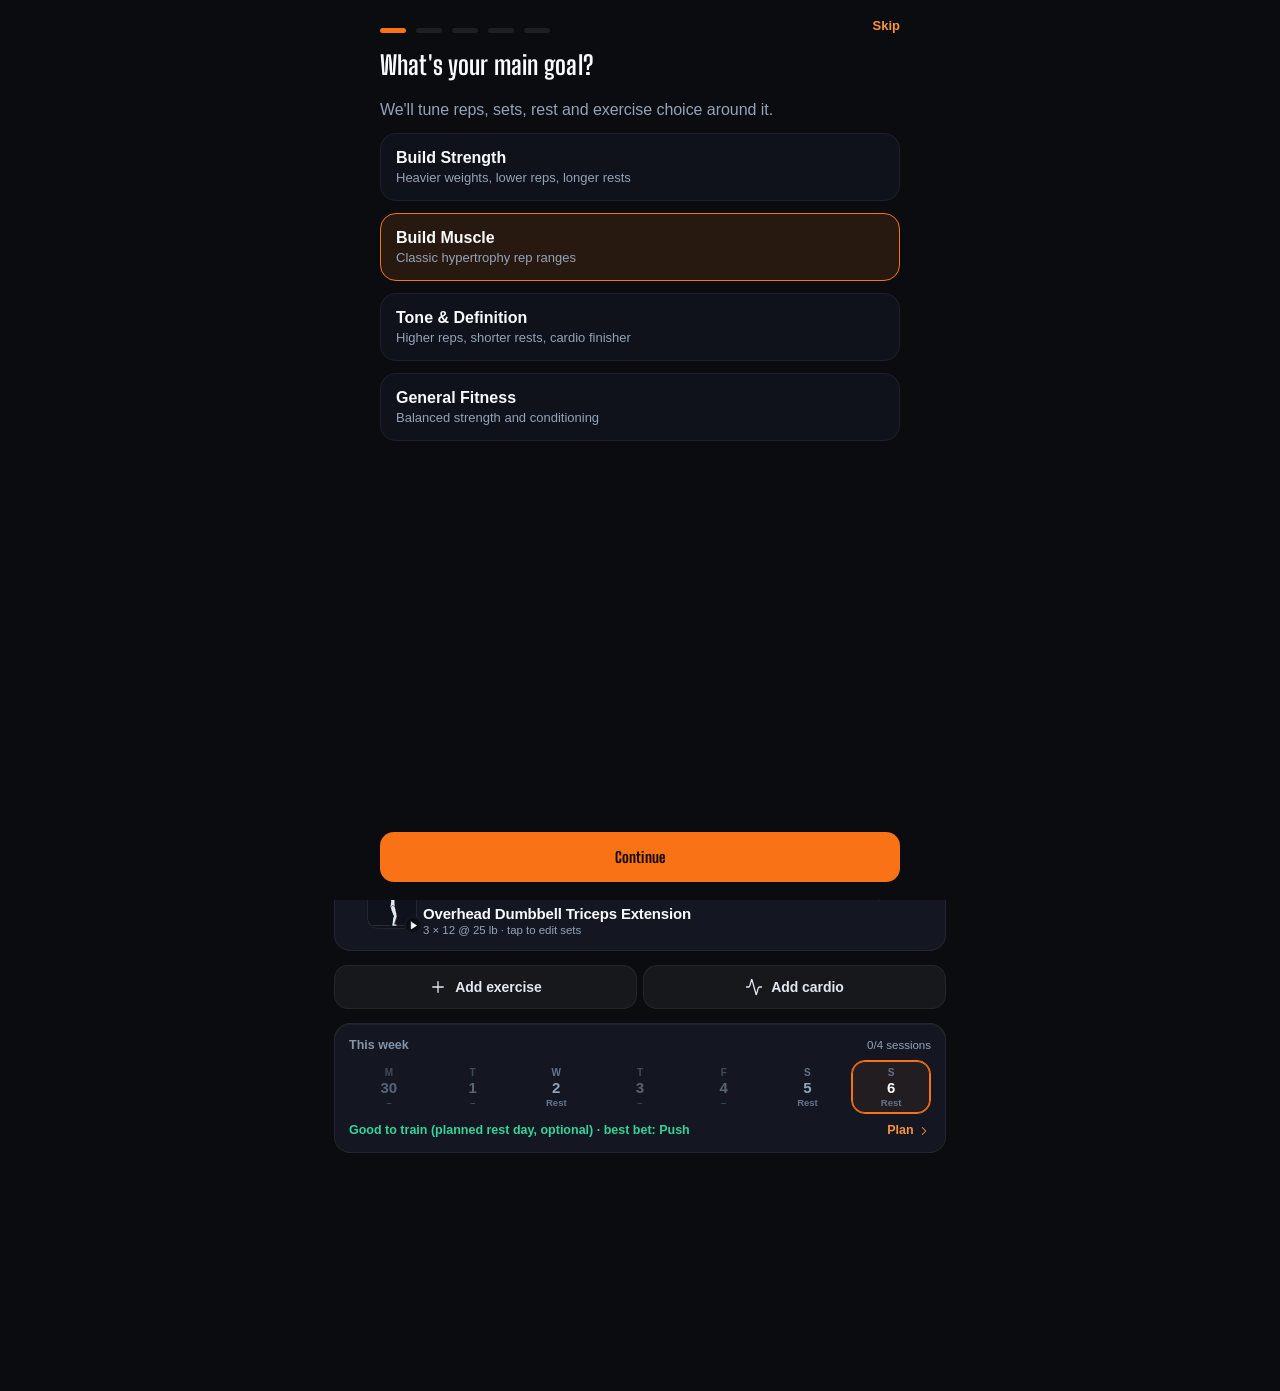
==== commit e12f90bb: "v23: second polish pass Anatomical body map (one seamless outline, muscle regions with gaps) used on" ====
--- a/index.html
+++ b/index.html
@@ -979,6 +979,50 @@
 .gsvg .gd{fill:var(--tx3);opacity:.4}
 .gmsg{display:flex;flex-direction:column;align-items:center;gap:10px;max-width:270px;text-align:center;padding:0 8px 6px}
 .gmsg p{margin:0;font-size:13.5px;line-height:1.45;color:var(--tx3)}
+/* recovery list: fresh muscles folded into one row */
+.rfresh>summary{list-style:none;display:flex;align-items:center;gap:10px;padding:14px 16px;cursor:pointer}
+.rfresh>summary::-webkit-details-marker{display:none}
+.rfresh>summary .rsub{display:block;white-space:nowrap;overflow:hidden;text-overflow:ellipsis;max-width:220px}
+.rfresh .rchev{width:16px;height:16px;color:var(--mut);transition:transform .2s}
+.rfresh[open] .rchev{transform:rotate(90deg)}
+.rlist>.rfresh:not(:first-child){border-top:1px solid var(--bd)}
+
+/* ---------- v23: Big Shoulders Display for headings and numbers (OFL, embedded) ---------- */
+@font-face{font-family:'Big Shoulders';src:url([data-uri]) format('woff2');font-weight:100 900;font-display:swap}
+:root{--fd:'Big Shoulders',-apple-system,BlinkMacSystemFont,"Segoe UI",Roboto,sans-serif}
+.ttl,.h2,.fname,h1,.sheet-h h3,#pr h2,.rn b,.tile b,.big,.sess-time,#tdisp,#tp-count,#tp-phase,.prbig,.calres b,.sctl input,#htitle{font-family:var(--fd);letter-spacing:.005em}
+.ttl{font-size:26px;font-weight:800;line-height:1.05}
+.h2{font-size:21px;font-weight:750;line-height:1.1}
+.sheet-h h3{font-size:22px;font-weight:800}
+.fname{font-size:28px;font-weight:800;line-height:1.05}
+.rn b{font-size:34px;font-weight:800}
+.tile b{font-size:25px;font-weight:800;line-height:1.05}
+.big{font-size:28px;font-weight:800}
+.sess-time{font-size:40px;font-weight:800;letter-spacing:.01em}
+#tdisp{font-size:30px;font-weight:800}
+#tp-count{font-size:80px;font-weight:800}
+.prbig{font-size:42px;font-weight:800}
+.calres b{font-size:42px;font-weight:800}
+.sctl input{font-size:31px;font-weight:800}
+/* slim header: logo mark + the tab's own title */
+#htitle{font-size:27px;font-weight:800;line-height:1;margin:0;color:var(--tx);text-transform:none}
+.brand{gap:10px}
+.brand .logo{width:30px;height:30px;border-radius:9px}
+.brand .logo svg{width:17px;height:17px}
+#hdr .hbar{padding-top:8px;padding-bottom:8px}
+#hdr .pill .pt{display:none}
+#hdr .pill[data-a=plateTop]{width:38px;height:38px;padding:0;justify-content:center;border-radius:12px}
+/* motion: tabs ease in, sheets glide with a soft spring, the scrim fades */
+.panel{transition:transform .42s cubic-bezier(.32,.72,0,1)}
+.scrim{opacity:0;transition:opacity .3s ease}
+#sheet.open .scrim{opacity:1}
+@media (prefers-reduced-motion:no-preference){
+  .tabin{animation:tabin .26s cubic-bezier(.2,.8,.2,1)}
+  @keyframes tabin{from{opacity:0;transform:translateY(10px)}}
+  #nav button .ic{transition:transform .2s cubic-bezier(.3,1.6,.5,1)}
+  #nav button.on .ic{transform:translateY(-1px) scale(1.08)}
+}
+@media (prefers-reduced-motion:reduce){.panel,.scrim{transition:none}}
 </style>
 </head>
 <body>
@@ -990,7 +1034,7 @@
       <div class="logo" aria-hidden="true">
         <svg viewBox="0 0 24 24" fill="currentColor"><g transform="rotate(45 12 12)"><rect x="6" y="2.5" width="12" height="6.5" rx="1.6"/><rect x="10.5" y="9" width="3" height="12.5" rx="1.3"/></g></svg>
       </div>
-      <div><h1>FORGE<span>FIT</span></h1><p>Smart training &amp; recovery</p></div>
+      <div><h1 id="htitle">Workout</h1><p class="sr">ForgeFit</p></div>
     </div>
     <div class="row gap6"><span id="clock" hidden></span><button class="pill" id="pname" data-a="profMenu" aria-label="Switch person" hidden></button><button class="pill" data-a="plateTop" aria-label="Plate calculator"><svg class="ic" viewBox="0 0 24 24" aria-hidden="true"><circle cx="12" cy="12" r="9"/><circle cx="12" cy="12" r="3"/></svg><span class="pt">Plates</span></button></div>
   </div>
@@ -1057,7 +1101,7 @@
 const fmtDT = t => fmtDate(t) + ' ' + new Date(t).toLocaleTimeString('en-US', { hour: 'numeric', minute: '2-digit' });
 const sod = t => { const d = new Date(t); d.setHours(0, 0, 0, 0); return d.getTime(); };
 const ymd = t => { const d = new Date(t); return d.getFullYear() + '-' + String(d.getMonth() + 1).padStart(2, '0') + '-' + String(d.getDate()).padStart(2, '0'); };
-const APP_VER = '22';   // filled in by build.py from sw.js so the two can never disagree
+const APP_VER = '23';   // filled in by build.py from sw.js so the two can never disagree
 const reduceMotion = () => window.matchMedia && matchMedia('(prefers-reduced-motion: reduce)').matches;
 
 /* ---------- exercise database ---------- */
@@ -2309,6 +2353,21 @@
   tab = t;
   ['workout', 'recovery', 'progress', 'body', 'more'].forEach(k => { $('#tab-' + k).hidden = k !== t; $('#nav-' + k).classList.toggle('on', k === t); });
   R[t] && R[t](); if (t !== 'workout') document.body.classList.remove('hasfab'); window.scrollTo(0, 0);
+  const h = $('#htitle'); if (h) h.textContent = TAB_TITLE[t] || 'ForgeFit';
+  const sec = $('#tab-' + t); sec.classList.remove('tabin'); void sec.offsetWidth; sec.classList.add('tabin');
+  countUp(sec);
+}
+const TAB_TITLE = { workout: 'Workout', recovery: 'Recovery', progress: 'Progress', body: 'Body', more: 'Settings' };
+/* headline numbers count up when a tab opens (skipped with reduced motion; stops if the number changes meanwhile) */
+function countUp(root) {
+  if (matchMedia('(prefers-reduced-motion: reduce)').matches) return;
+  root.querySelectorAll('.tile b, #rring-n').forEach(el => {
+    const m = /^(\d+(?:\.\d)?)(k|%)?$/.exec(el.textContent.trim()); if (!m || +m[1] === 0) return;
+    const to = +m[1], dec = m[1].includes('.') ? 1 : 0, suf = m[2] || '', t0 = performance.now(), D = 520; let last = el.textContent;
+    const step = now => { if (el.textContent !== last) return; const x = Math.max(0, Math.min(1, (now - t0) / D)), e = 1 - Math.pow(1 - x, 3);
+      last = el.textContent = (to * e).toFixed(dec) + suf; if (x < 1) requestAnimationFrame(step); };
+    last = el.textContent = (0).toFixed(dec) + suf; requestAnimationFrame(step);
+  });
 }
 A.go = el => go(el.dataset.t);
 
@@ -3672,23 +3731,38 @@
 
 /* ---------- recovery tab: readiness ring, flip-card body map, single-track sliders ---------- */
 /* Muscle regions are drawn for the left half of the figure and mirrored, so each region is one clickable group. */
-const BODY_BASE = {
-  front: ['M100 54 L80 57 C70 59 64 64 62 74 L60 100 C60 120 66 140 70 156 C72 166 76 174 80 182 L100 186 Z',
-    'M62 72 C54 74 48 82 47 94 L44 122 C43 128 47 132 52 132 L58 132 C62 131 64 127 65 122 L68 96 Z',
-    'M46 134 L40 170 C39 176 43 180 48 180 L53 180 C57 179 58 176 58 172 L62 134 Z',
-    'M100 180 L76 178 C70 204 68 236 72 268 C70 296 70 324 74 352 L76 380 C76 384 90 384 92 380 L94 352 C96 324 98 296 96 268 C98 240 100 214 100 196 Z'],
-  back: ['M100 54 L80 57 C70 59 64 64 62 74 L60 100 C60 120 66 140 70 156 C72 166 76 174 80 182 L100 186 Z',
-    'M62 72 C54 74 48 82 47 94 L44 122 C43 128 47 132 52 132 L58 132 C62 131 64 127 65 122 L68 96 Z',
-    'M46 134 L40 170 C39 176 43 180 48 180 L53 180 C57 179 58 176 58 172 L62 134 Z',
-    'M100 180 L76 178 C70 204 68 236 72 268 C70 296 70 324 74 352 L76 380 C76 384 90 384 92 380 L94 352 C96 324 98 296 96 268 C98 240 100 214 100 196 Z']
-};
-const DELT = 'M72 59 C64 60 58 65 56 73 C51 77 47 85 47 95 C52 100 58 101 63 98 C66 88 68 78 72 70 Z';
-const ARM = 'M47 98 L44 124 C44 128 48 130 52 130 L57 129 C60 126 62 118 63 108 L64 101 C58 103 52 102 47 98 Z';
+/* v23: anatomical figure. One smooth silhouette (left half, mirrored) with muscle regions drawn on top and
+   thin gaps between them, in the same style as the exercise figures. */
+const SIL = 'M100 60L91 60C88 64 80 66 70 68C58 70 50 76 49 88C48 100 47 112 45 124C43 136 41 146 41 154C39 172 36 192 35 210C34 222 34 232 37 240C40 246 46 246 47 238C48 228 48 218 49 210C51 194 54 176 55 160C56 150 58 140 59 128C60 118 61 108 63 100C66 116 68 132 70 148C71 160 66 172 63 184C60 198 60 214 62 232C64 252 68 268 70 282C71 296 68 310 69 324C70 340 74 356 76 368C76 376 70 382 72 386L92 386C93 380 91 374 90 368C90 352 93 336 92 318C91 304 90 292 91 282C93 260 98 232 98 206L100 200Z';
+function wholeSil(d) {                            // left half + its mirror image, joined into one outline with no centre seam
+  const t = d.match(/[MLCZ]|-?[\d.]+/g), segs = []; let i = 0, start, cur, k;
+  while (i < t.length) { k = t[i++]; if (k === 'Z') break; const n = k === 'C' ? 6 : 2, v = t.slice(i, i + n).map(Number); i += n;
+    if (k === 'M') { start = cur = [v[0], v[1]]; continue; } segs.push({ k, from: cur, v }); cur = [v[n - 2], v[n - 1]]; }
+  const mx = x => 200 - x, f = n => +n.toFixed(1);
+  let out = `M${start[0]} ${start[1]}` + segs.map(g => g.k + g.v.join(' ')).join('');
+  for (let j = segs.length - 1; j >= 0; j--) { const g = segs[j], p0 = g.from, v = g.v;
+    out += g.k === 'C' ? `C${f(mx(v[2]))} ${v[3]} ${f(mx(v[0]))} ${v[1]} ${f(mx(p0[0]))} ${p0[1]}` : `L${f(mx(p0[0]))} ${p0[1]}`; }
+  return out + 'Z';
+}
+const BODY_BASE = { front: [wholeSil(SIL)], back: [wholeSil(SIL)] };
+const DELT = 'M72 69C59 70 51 76 50 88C49 98 50 106 53 112C57 104 61 96 65 88C68 81 71 75 75 71Z';
 const BODY_MUS = {
-  front: { Shoulders: [DELT], Chest: ['M100 64 L76 62 C71 66 69 72 68 80 C70 92 78 100 90 100 C96 100 100 98 100 96 Z'], Biceps: [ARM], Core: ['M99 104 L88 104 C84 118 84 140 86 156 C88 164 94 170 99 172 Z'],
-    Quads: ['M99 188 L77 184 C71 206 70 232 73 256 C77 264 88 266 94 262 C98 244 100 216 99 188 Z'], Calves: ['M74 292 C72 312 73 330 75 348 L90 346 C93 326 94 306 93 292 C88 286 80 286 74 292 Z'] },
-  back: { Shoulders: [DELT], Back: ['M100 58 L78 60 C70 64 66 70 66 80 C67 98 72 114 80 128 C84 138 84 150 88 160 L100 164 Z'], Triceps: [ARM], Glutes: ['M100 168 L82 166 C74 172 72 184 76 196 C84 204 94 204 100 200 Z'],
-    Hamstrings: ['M99 206 L78 202 C72 224 71 246 74 262 C80 268 90 268 95 262 C98 244 100 226 99 206 Z'], Calves: ['M74 276 C70 296 72 322 76 342 L90 342 C94 322 96 298 94 276 C88 270 80 270 74 276 Z'] }
+  front: {
+    Shoulders: [DELT],
+    Chest: ['M98 72L77 72C70 76 67 84 67 94C69 106 77 114 88 114C94 114 98 112 98 108Z'],
+    Biceps: ['M54 115C51 125 50 135 51 146C53 151 57 151 59 147C61 137 62 125 61 113C59 108 56 109 54 115Z'],
+    Core: ['M98 119L87 119C85 141 85 166 88 186C91 192 96 196 98 196Z', 'M83 121C77 131 73 142 72 152C71 162 73 170 77 178L85 183C83 161 82 141 83 121Z'],
+    Quads: ['M96 205C88 203 78 201 69 197C64 215 64 236 67 254C71 270 77 278 84 280C90 276 94 264 95 250C97 234 97 219 96 205Z'],
+    Calves: ['M72 297C70 311 70 326 73 340L78 344C80 328 80 312 78 297Z', 'M90 300C91 314 91 328 89 344L85 344C84 328 84 312 86 299Z']
+  },
+  back: {
+    Shoulders: [DELT],
+    Back: ['M98 60L91 61C86 65 81 67 74 70C80 75 87 81 92 92C96 100 98 106 98 110Z', 'M67 97C67 111 69 126 72 142C75 154 80 164 88 170L95 166C93 150 90 132 86 118C82 107 75 101 67 97Z', 'M97 121L91 123C90 141 91 158 94 172L98 174Z'],
+    Triceps: ['M51 108C49 120 48 132 49 146C52 151 56 151 58 147C60 135 61 122 61 110C58 104 53 104 51 108Z'],
+    Glutes: ['M98 179C88 177 77 179 69 187C65 199 67 211 73 217C81 223 92 221 98 215Z'],
+    Hamstrings: ['M96 225C88 227 78 225 69 219C66 237 67 254 71 268C75 276 80 280 84 280C90 276 94 266 95 252C97 242 97 232 96 225Z'],
+    Calves: ['M72 293C69 307 70 322 74 334C77 340 81 342 82 338C83 322 82 306 80 293C77 289 74 289 72 293Z', 'M85 293C87 307 88 322 86 338C89 342 92 338 93 332C94 318 93 304 90 293C88 289 86 289 85 293Z']
+  }
 };
 const MIRROR = 'transform="matrix(-1 0 0 1 200 0)"';
 let recSide = 'front', recSel = null, recSwiped = false;
@@ -3700,8 +3774,8 @@
   const mus = Object.entries(BODY_MUS[side]).map(([m, ds]) => { const o = paint(m) || {};
     const at = o.act ? ` data-a="${o.act}" role="button"` : '', fl = inline ? ` fill="${o.fill || 'rgba(255,255,255,.1)'}" stroke="#141721" stroke-width="1.3"` : (o.fill ? ` style="--mf:${o.fill}"` : '');
     return `<g class="mus ${o.cls || ''}" data-m="${m}"${at}${fl} aria-label="${esc(o.label || m)}">${ds.map(d => `<path d="${d}"/><path d="${d}" ${MIRROR}/>`).join('')}</g>`; }).join('');
-  const base = BODY_BASE[side].map(d => `<path class="base"${bf} d="${d}"/><path class="base"${bf} d="${d}" ${MIRROR}/>`).join('');
-  return `<svg viewBox="0 0 200 392" aria-label="${side} view"${inline ? ' xmlns="http://www.w3.org/2000/svg" width="200" height="392"' : ''}><circle class="base"${bf} cx="100" cy="27" r="15"/><path class="base"${bf} d="M93 40 L93 55 L107 55 L107 40 Z"/>${base}${mus}</svg>`;
+  const base = BODY_BASE[side].map(d => `<path class="base"${bf} d="${d}"/>`).join('');
+  return `<svg viewBox="0 0 200 392" aria-label="${side} view"${inline ? ' xmlns="http://www.w3.org/2000/svg" width="200" height="392"' : ''}><ellipse class="base"${bf} cx="100" cy="29" rx="14.5" ry="18"/><path class="base"${bf} d="M92 42C92 50 91 56 89 62L111 62C109 56 108 50 108 42Z"/>${base}${mus}</svg>`;
 }
 /* orange heat by share (0–1): used for "what this exercise works" and "what today hits" */
 const heatFill = a => a > 0 ? `rgba(249,115,22,${(.18 + .82 * clamp(a, 0, 1)).toFixed(2)})` : '';
@@ -3733,11 +3807,18 @@
       <div class="dots" role="tablist" aria-label="Body view">${dots}</div>
       <div class="selinfo mut sm" id="recSel">${recSel ? recSelText(recSel) : 'Tap a muscle to jump to its slider. Swipe to turn the figure.'}</div>
       <div class="rlegend"><span><i class="gr"></i>Fresh</span><span><i class="am"></i>Recovering</span><span><i class="rd"></i>Fatigued</span></div></div>
-    <div class="card rlist">${MUSCLES.map(m => { const p = rec(m), c = recCol(p);
-      return `<div class="rrow ${c}" data-row="${m}"><div class="rtop"><span class="grow"><b>${m}</b><small class="rsub" data-sub>${recSub(m)}</small></span><span class="tag ${c}" data-badge>${recWord(p)}</span><span class="rpct" data-pct>${p}%</span></div>
-      <input type="range" class="rs" min="0" max="100" value="${p}" style="--p:${p}%" data-f="recSlide" data-learn="recLearn" data-live="1" data-m="${m}" aria-label="${m} freshness"></div>`; }).join('')}</div>`;
+    ${recList()}`;
 }
 R.recovery = renderRecovery;
+/* most tired first; muscles that are completely fresh fold into one row you can open */
+function recList() {
+  const row = m => { const p = rec(m), c = recCol(p);
+    return `<div class="rrow ${c}" data-row="${m}"><div class="rtop"><span class="grow"><b>${m}</b><small class="rsub" data-sub>${recSub(m)}</small></span><span class="tag ${c}" data-badge>${recWord(p)}</span><span class="rpct" data-pct>${p}%</span></div>
+      <input type="range" class="rs" min="0" max="100" value="${p}" style="--p:${p}%" data-f="recSlide" data-learn="recLearn" data-live="1" data-m="${m}" aria-label="${m} freshness"></div>`; };
+  const ms = MUSCLES.slice().sort((a, b) => rec(a) - rec(b)), tired = ms.filter(m => rec(m) < 100), fresh = ms.filter(m => rec(m) >= 100);
+  const fold = fresh.length ? `<details class="rfresh"${tired.length ? '' : ' open'}><summary><span class="grow"><b>${tired.length ? `${fresh.length} more fully fresh` : 'Every muscle is fully fresh'}</b><small class="rsub">${fresh.join(', ')}</small></span><span class="tag gr">Fresh</span>${ic('chevR', 'rchev')}</summary>${fresh.map(row).join('')}</details>` : '';
+  return `<div class="card rlist">${tired.map(row).join('')}${fold}</div>`;
+}
 const recSub = m => { const h = hrsToFull(m), pw = paceWord(m); return (h ? `full in ~${h < 48 ? h + 'h' : Math.round(h / 24) + ' days'}` : 'fully recovered') + (pw ? ` · ${pw}` : ''); };
 const recSelText = m => `<b>${m}</b> · ${rec(m)}% fresh · ${recWord(rec(m))}`;
 function paintRecLive(m) {
@@ -3770,6 +3851,7 @@
   document.querySelectorAll('#tab-recovery .mus').forEach(g => g.classList.toggle('sel', g.dataset.m === m));
   $('#recSel').innerHTML = recSelText(m);
   const row = document.querySelector(`#tab-recovery .rrow[data-row="${m}"]`); if (!row) return;
+  const fd = row.closest('details'); if (fd) fd.open = true;
   row.scrollIntoView({ behavior: 'smooth', block: 'center' });
   row.classList.remove('flash'); void row.offsetWidth; row.classList.add('flash');
 };
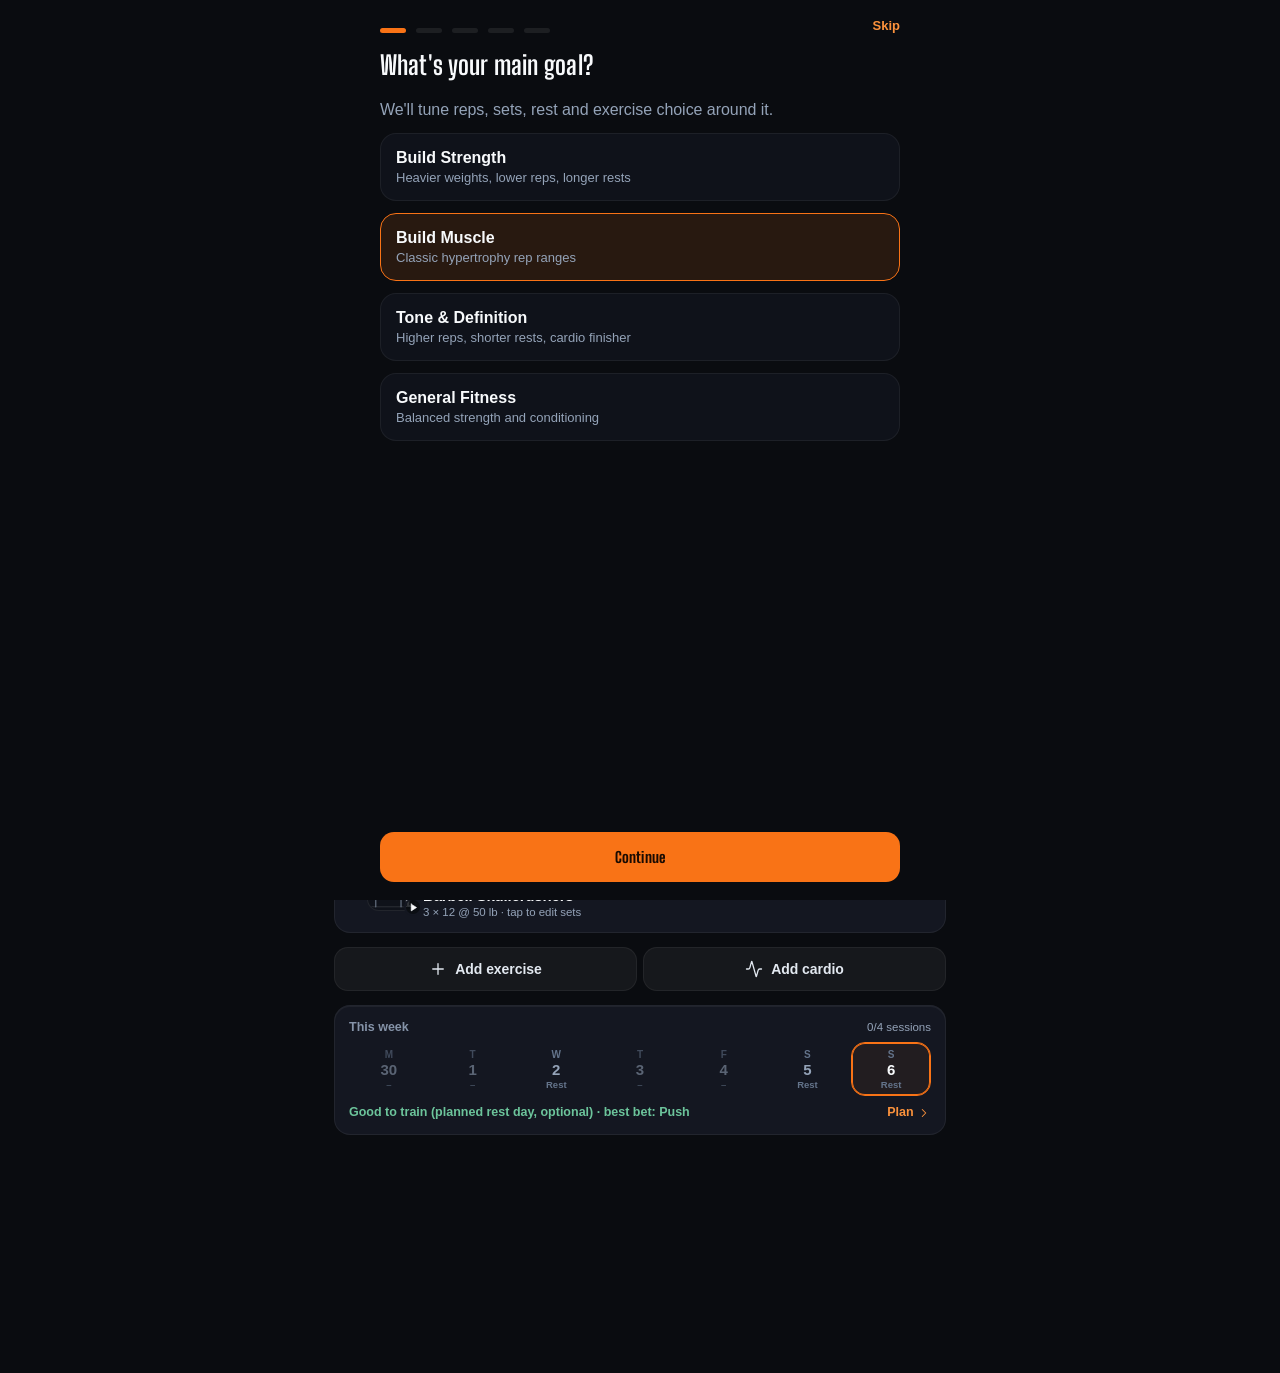
==== commit 2191797e: "v24: muted status colours Green/amber/red toned down and turned into tokens (with RGB triplets and t" ====
--- a/index.html
+++ b/index.html
@@ -76,7 +76,7 @@
 .btn.sec{background:var(--btn);border-color:var(--b2);color:var(--tx2)}
 .btn.ok{background:var(--gr);color:#04130d}
 .btn.vio{background:rgba(139,92,246,.16);border-color:rgba(139,92,246,.4);color:var(--vi-t)}
-.btn.danger{background:rgba(244,63,94,.12);border-color:rgba(244,63,94,.4);color:var(--rd-t2)}
+.btn.danger{background:rgba(var(--rd-rgb),.12);border-color:rgba(var(--rd-rgb),.4);color:var(--rd-t2)}
 .mini{font-size:12.5px;font-weight:700;padding:7px 10px;border-radius:10px;background:var(--btn);border:1px solid var(--b2);color:var(--tx3)}
 .mini.pri{background:var(--or);color:#0b0f19;border-color:var(--or)}
 .ib{width:36px;height:36px;border-radius:11px;background:var(--btn);border:1px solid var(--b2);font-size:17px;font-weight:800;display:grid;place-items:center}
@@ -87,9 +87,9 @@
 .chip{flex:0 0 auto;padding:8px 13px;border-radius:999px;font-size:13px;font-weight:700;background:var(--chip);border:1px solid var(--line);color:var(--mut)}
 .chip.on{background:rgba(249,115,22,.18);border-color:var(--or);color:var(--or2)}
 .tag{display:inline-block;font-size:11px;font-weight:800;padding:3px 8px;border-radius:8px;border:1px solid var(--line);color:var(--mut)}
-.tag.gr{color:var(--gr-t);background:rgba(16,185,129,.1);border-color:rgba(16,185,129,.35)}
-.tag.am{color:var(--am-t);background:rgba(245,158,11,.1);border-color:rgba(245,158,11,.35)}
-.tag.rd{color:var(--rd-t);background:rgba(244,63,94,.1);border-color:rgba(244,63,94,.35)}
+.tag.gr{color:var(--gr-t);background:rgba(var(--gr-rgb),.1);border-color:rgba(var(--gr-rgb),.35)}
+.tag.am{color:var(--am-t);background:rgba(var(--am-rgb),.1);border-color:rgba(var(--am-rgb),.35)}
+.tag.rd{color:var(--rd-t);background:rgba(var(--rd-rgb),.1);border-color:rgba(var(--rd-rgb),.35)}
 .tag.vi{color:var(--vi-t);background:rgba(139,92,246,.18);border-color:rgba(139,92,246,.4)}
 .tag.or{color:var(--or2);background:rgba(249,115,22,.14);border-color:rgba(249,115,22,.35)}
 .field label{display:block;font-size:11px;font-weight:800;letter-spacing:.06em;text-transform:uppercase;color:var(--mut);margin-bottom:5px}
@@ -98,21 +98,21 @@
 .empty{padding:18px;text-align:center;color:var(--dim);font-size:14px;border:1px dashed var(--line);border-radius:14px}
 .banner{display:flex;gap:10px;align-items:flex-start;padding:12px 14px;border-radius:16px;border:1px solid}
 .banner ul{margin:4px 0 0;padding-left:18px;font-size:13px;color:var(--mut)}
-.banner.warn{background:rgba(244,63,94,.1);border-color:rgba(244,63,94,.4)}
-.banner.note{background:rgba(245,158,11,.1);border-color:rgba(245,158,11,.35)}
+.banner.warn{background:rgba(var(--rd-rgb),.1);border-color:rgba(var(--rd-rgb),.4)}
+.banner.note{background:rgba(var(--am-rgb),.1);border-color:rgba(var(--am-rgb),.35)}
 .banner.info{background:rgba(139,92,246,.12);border-color:rgba(139,92,246,.4)}
-.banner.ok{background:rgba(16,185,129,.08);border-color:rgba(16,185,129,.3)}
+.banner.ok{background:rgba(var(--gr-rgb),.08);border-color:rgba(var(--gr-rgb),.3)}
 
 /* exercise card + set rows */
 .shead,.srow{display:grid;grid-template-columns:34px 1fr 1fr 82px 44px;gap:6px;align-items:center}
 .shead{margin-top:10px;font-size:10.5px;font-weight:800;letter-spacing:.06em;text-transform:uppercase;color:var(--dim);text-align:center}
 .sets{display:flex;flex-direction:column;gap:6px;margin-top:6px}
 .srow{padding:4px;border-radius:13px;background:var(--card2);border:1px solid transparent}
-.srow.done{background:rgba(16,185,129,.1);border-color:rgba(16,185,129,.35)}
+.srow.done{background:rgba(var(--gr-rgb),.1);border-color:rgba(var(--gr-rgb),.35)}
 .srow input,.srow select{height:42px;padding:0 4px;text-align:center;font-weight:800;background:var(--inset);border-radius:10px}
 .srow select{font-size:13px;color:var(--am);text-align-last:center;padding:0 2px}
 .snum{height:38px;border-radius:10px;font-weight:900;font-size:13px;color:var(--mut);background:var(--snum)}
-.snum.t-warmup{color:var(--am-t);background:rgba(245,158,11,.12)}
+.snum.t-warmup{color:var(--am-t);background:rgba(var(--am-rgb),.12)}
 .snum.t-drop{color:var(--vi-t);background:rgba(139,92,246,.18)}
 .chk{height:42px;border-radius:11px;background:var(--btn);border:1px solid var(--b2);font-weight:900;font-size:18px;color:#04130d}
 .chk.on{background:var(--gr);border-color:var(--gr)}
@@ -120,7 +120,7 @@
 .cue p{font-size:13px;color:var(--mut);padding-top:6px}
 .prow{display:flex;align-items:center;justify-content:space-between;gap:10px;width:100%;text-align:left;padding:11px 12px;border-radius:13px;background:var(--card2);border:1px solid var(--line)}
 button.prow:active{background:var(--press)}
-.prow.bad{border-color:rgba(244,63,94,.4)}
+.prow.bad{border-color:rgba(var(--rd-rgb),.4)}
 .tiles{display:grid;grid-template-columns:repeat(auto-fit,minmax(90px,1fr));gap:8px}
 .tile{background:var(--card);border:1px solid var(--bd);border-radius:14px;padding:12px 8px;text-align:center}
 .tile b{display:block;font-size:20px;font-weight:900;color:var(--or2)}.tile span{font-size:11px;color:var(--mut)}
@@ -151,7 +151,7 @@
 .wrow{display:grid;grid-template-columns:78px 1fr 34px;gap:8px;align-items:center;font-size:12px;color:var(--mut);margin-top:7px}
 .wrow em{font-style:normal;text-align:right;color:var(--tx);font-weight:800}
 .wbar{position:relative;height:10px;background:var(--inset);border-radius:999px;overflow:hidden}
-.wbar .zone{position:absolute;left:40%;width:40%;top:0;bottom:0;background:rgba(16,185,129,.18)}
+.wbar .zone{position:absolute;left:40%;width:40%;top:0;bottom:0;background:rgba(var(--gr-rgb),.18)}
 .wbar i{position:absolute;left:0;top:0;bottom:0;background:var(--or);border-radius:999px}
 .photos{display:grid;grid-template-columns:repeat(3,1fr);gap:8px;margin-top:8px}
 .photos figure{margin:0;position:relative}.photos img{width:100%;aspect-ratio:3/4;object-fit:cover;border-radius:12px;display:block;background:var(--card2)}
@@ -235,7 +235,7 @@
 .swrap{position:relative;border-radius:14px}
 .swbg{position:absolute;inset:0;display:none;align-items:center;justify-content:space-between;padding:0 18px;border-radius:14px;font-size:13px;font-weight:800;color:#fff}
 .swrap.sw-del .swbg,.swrap.sw-dup .swbg{display:flex}
-.swrap.sw-del .swbg{background:rgba(244,63,94,.9)}
+.swrap.sw-del .swbg{background:rgba(var(--rd-rgb),.9)}
 .swrap.sw-dup .swbg{background:rgba(139,92,246,.9)}
 .swrap.sw-del .swbg span:first-child,.swrap.sw-dup .swbg span:last-child{visibility:hidden}
 .swrap.sw-go .swbg{filter:brightness(1.18)}
@@ -243,8 +243,8 @@
 /* coaching chip on exercise cards */
 .coach{display:flex;gap:8px;align-items:center;width:100%;text-align:left;margin-top:10px;padding:9px 12px;border-radius:12px;font-size:13px;font-weight:700;border:1px solid;line-height:1.3}
 .coach b{font-size:17px}
-.coach.up{background:rgba(16,185,129,.12);border-color:rgba(16,185,129,.4);color:var(--gr-t)}
-.coach.dn{background:rgba(245,158,11,.1);border-color:rgba(245,158,11,.35);color:var(--am-t)}
+.coach.up{background:rgba(var(--gr-rgb),.12);border-color:rgba(var(--gr-rgb),.4);color:var(--gr-t)}
+.coach.dn{background:rgba(var(--am-rgb),.1);border-color:rgba(var(--am-rgb),.35);color:var(--am-t)}
 /* week strip */
 button.card.week{display:block;width:100%;text-align:left;color:inherit}
 .wk7{display:grid;grid-template-columns:repeat(7,1fr);gap:5px;margin-top:8px}
@@ -252,7 +252,7 @@
 .wd span{font-size:10px;font-weight:800}
 .wd b{font-size:15px;font-weight:800;color:var(--tx2)}
 .wd small{font-size:9.5px;font-weight:700;white-space:nowrap}
-.wd.did{background:rgba(16,185,129,.12);border-color:rgba(16,185,129,.4);color:var(--gr-t)}
+.wd.did{background:rgba(var(--gr-rgb),.12);border-color:rgba(var(--gr-rgb),.4);color:var(--gr-t)}
 .wd.did b{color:var(--gr-t)}
 .wd.plan small{color:var(--or2)}
 .wd.today{border-color:var(--or);box-shadow:0 0 0 1px var(--or) inset}
@@ -304,7 +304,7 @@
 .cmp2 figcaption{font-size:12px;color:var(--mut);padding-top:4px;text-align:center}
 .tile em{font-style:normal;font-weight:800}
 @media (prefers-reduced-motion:no-preference){.srow.pop{animation:ffrow .6s ease-out}.srow.pop .chk{animation:ffpop .4s cubic-bezier(.2,1.7,.4,1)}.trophy{animation:fftro 1s cubic-bezier(.2,1.5,.4,1)}}
-@keyframes ffrow{0%{box-shadow:0 0 0 0 rgba(16,185,129,.55)}100%{box-shadow:0 0 0 14px rgba(16,185,129,0)}}
+@keyframes ffrow{0%{box-shadow:0 0 0 0 rgba(var(--gr-rgb),.55)}100%{box-shadow:0 0 0 14px rgba(var(--gr-rgb),0)}}
 @keyframes ffpop{0%{transform:scale(.6)}60%{transform:scale(1.25)}100%{transform:scale(1)}}
 @keyframes fftro{0%{transform:scale(.3) rotate(-25deg);opacity:0}60%{transform:scale(1.2) rotate(8deg);opacity:1}100%{transform:scale(1) rotate(0)}}
 
@@ -314,10 +314,10 @@
 .card.plan .planmain:focus-visible{outline:2px solid var(--or);outline-offset:3px;border-radius:8px}
 .card.plan .exn{margin:4px 0 2px}
 .card.sess{border-color:rgba(249,115,22,.45);background:linear-gradient(180deg,rgba(249,115,22,.08),transparent 70%),var(--card)}
-.card.sess.paused{border-color:rgba(245,158,11,.55);background:linear-gradient(180deg,rgba(245,158,11,.12),transparent 70%),var(--card)}
+.card.sess.paused{border-color:rgba(var(--am-rgb),.55);background:linear-gradient(180deg,rgba(var(--am-rgb),.12),transparent 70%),var(--card)}
 .sess-time{display:block;font-size:30px;font-weight:900;letter-spacing:.5px;font-variant-numeric:tabular-nums;color:var(--or2)}
-.card.sess.paused .sess-time{color:var(--am-t,#f59e0b);opacity:.85}
-.lbl.live{color:#34d399}
+.card.sess.paused .sess-time{color:var(--am-t,var(--am));opacity:.85}
+.lbl.live{color:var(--gr-t)}
 #exlist.dimmed{opacity:.6}
 .grid3{display:grid;grid-template-columns:repeat(3,1fr);gap:8px}
 .grid3 .btn{padding:12px 6px}
@@ -368,7 +368,7 @@
 .panel{background:var(--panel);border:1px solid var(--bd);border-bottom:0;border-radius:20px 20px 0 0;box-shadow:inset 0 1px 0 0 var(--hl)}
 .grab{background:var(--b3)}
 .prow,.rcell,ol.how li,.tempo-view,.opt{background:var(--card2);border:1px solid var(--bd)}
-.prow.bad{border-color:rgba(244,63,94,.4)}
+.prow.bad{border-color:rgba(var(--rd-rgb),.4)}
 .sep{background:var(--bd)}
 input,select,textarea{background:var(--inset);border:1px solid var(--bd);border-radius:12px;color:var(--tx)}
 input::placeholder,textarea::placeholder{color:var(--dim);opacity:1}
@@ -395,9 +395,9 @@
 .btn.sec{background:var(--btn);border:1px solid var(--bd);color:var(--tx2)}
 .btn.sec:active{background:var(--press)}
 @media (hover:hover){.btn.sec:hover{background:var(--press)}.btn.pri:hover{background:#FB8A2E}}
-.btn.ok{background:rgba(16,185,129,.14);border:1px solid rgba(16,185,129,.3);color:var(--gr-t)}
+.btn.ok{background:rgba(var(--gr-rgb),.14);border:1px solid rgba(var(--gr-rgb),.3);color:var(--gr-t)}
 .btn.vio{background:var(--btn);border:1px solid var(--bd);color:var(--tx2)}
-.btn.danger{background:rgba(244,63,94,.1);border:1px solid rgba(244,63,94,.28);color:var(--rd-t2)}
+.btn.danger{background:rgba(var(--rd-rgb),.1);border:1px solid rgba(var(--rd-rgb),.28);color:var(--rd-t2)}
 .btn.hero{min-height:56px;border-radius:16px;font-size:16px;font-weight:700;letter-spacing:-.01em}
 .btn.hero .ic{width:20px;height:20px}
 .btn.big{padding:15px}
@@ -421,9 +421,9 @@
 
 /* badges: compact soft pills (green / amber / red only for recovery status) */
 .tag{border:0;border-radius:999px;padding:2px 9px;font-size:11.5px;font-weight:600;line-height:1.5;background:rgba(148,163,184,.14);color:var(--mut)}
-.tag.gr{background:rgba(16,185,129,.15);color:var(--gr-t)}
-.tag.am{background:rgba(245,158,11,.15);color:var(--am-t)}
-.tag.rd{background:rgba(244,63,94,.15);color:var(--rd-t)}
+.tag.gr{background:rgba(var(--gr-rgb),.15);color:var(--gr-t)}
+.tag.am{background:rgba(var(--am-rgb),.15);color:var(--am-t)}
+.tag.rd{background:rgba(var(--rd-rgb),.15);color:var(--rd-t)}
 .tag.vi{background:rgba(249,115,22,.15);color:var(--or-t)}
 .tag.or{background:rgba(249,115,22,.15);color:var(--or-t)}
 :root[data-theme=light] .tag.vi,:root[data-theme=light] .tag.or{color:#9A3412}
@@ -441,9 +441,9 @@
 .srow select{color:var(--mut);font-weight:600}
 :root[data-theme=light] .srow select{color:var(--mut)}
 .snum{background:none;color:var(--lab);font-weight:600}
-.snum.t-warmup{color:var(--am-t);background:rgba(245,158,11,.12)}
+.snum.t-warmup{color:var(--am-t);background:rgba(var(--am-rgb),.12)}
 .snum.t-drop{color:var(--or-t);background:rgba(249,115,22,.14)}
-.srow.done{background:rgba(16,185,129,.07);border-radius:12px;padding:3px 4px;margin:0 -4px}
+.srow.done{background:rgba(var(--gr-rgb),.07);border-radius:12px;padding:3px 4px;margin:0 -4px}
 .chk{background:var(--inset);border:1px solid var(--bd);color:transparent;border-radius:10px;display:grid;place-items:center}
 .chk .ic{width:21px;height:21px;stroke-width:2.2}
 .chk.on{background:var(--gr);border-color:var(--gr);color:#03130C}
@@ -451,8 +451,8 @@
 .exnote{background:var(--inset);border:1px dashed var(--b3)}
 .coach{border-radius:12px;font-weight:600}
 .coach .ic{width:17px;height:17px}
-.coach.up{background:rgba(16,185,129,.1);border-color:rgba(16,185,129,.28);color:var(--gr-t)}
-.coach.dn{background:rgba(245,158,11,.09);border-color:rgba(245,158,11,.28);color:var(--am-t)}
+.coach.up{background:rgba(var(--gr-rgb),.1);border-color:rgba(var(--gr-rgb),.28);color:var(--gr-t)}
+.coach.dn{background:rgba(var(--am-rgb),.09);border-color:rgba(var(--am-rgb),.28);color:var(--am-t)}
 .ex.dragging{border-color:var(--or);box-shadow:none}
 .srow.swiping{box-shadow:none}
 .swbg{font-weight:600}
@@ -469,7 +469,7 @@
 
 /* live session header */
 .card.sess{border-color:rgba(249,115,22,.28);background:radial-gradient(120% 90% at 50% -30%,rgba(249,115,22,.12),transparent 62%),var(--card)}
-.card.sess.paused{border-color:rgba(245,158,11,.35);background:radial-gradient(120% 90% at 50% -30%,rgba(245,158,11,.12),transparent 62%),var(--card)}
+.card.sess.paused{border-color:rgba(var(--am-rgb),.35);background:radial-gradient(120% 90% at 50% -30%,rgba(var(--am-rgb),.12),transparent 62%),var(--card)}
 .sess-time{font-size:32px;font-weight:700;letter-spacing:-.02em;color:var(--tx)}
 .card.sess.paused .sess-time{color:var(--tx);opacity:.9}
 .lbl.live{color:var(--gr-t)}
@@ -504,12 +504,12 @@
 
 /* banners + week strip */
 .banner{border-radius:14px}
-.banner.warn{background:rgba(244,63,94,.08);border-color:rgba(244,63,94,.28)}
-.banner.note{background:rgba(245,158,11,.08);border-color:rgba(245,158,11,.25)}
+.banner.warn{background:rgba(var(--rd-rgb),.08);border-color:rgba(var(--rd-rgb),.28)}
+.banner.note{background:rgba(var(--am-rgb),.08);border-color:rgba(var(--am-rgb),.25)}
 .banner.info{background:rgba(249,115,22,.08);border-color:rgba(249,115,22,.25)}
 .banner.ok{background:rgba(255,255,255,.03);border-color:var(--bd)}
 .wd{background:var(--card2);border:1px solid var(--bd)}
-.wd.did{background:rgba(16,185,129,.1);border-color:rgba(16,185,129,.28)}
+.wd.did{background:rgba(var(--gr-rgb),.1);border-color:rgba(var(--gr-rgb),.28)}
 .wd small .ic{width:14px;height:14px;vertical-align:-3px}
 .wd.today{box-shadow:none;border-color:rgba(249,115,22,.7)}
 .wadv i .ic{width:14px;height:14px}
@@ -530,7 +530,7 @@
 #nav button.on{color:var(--or)}
 #tbar{background:#7C2D12;border-top:1px solid rgba(255,255,255,.06)}
 .toast,#toast{background:var(--toast);border:1px solid var(--bd)}
-@media (prefers-reduced-motion:no-preference){@keyframes ffrow{0%{box-shadow:0 0 0 0 rgba(16,185,129,.4)}100%{box-shadow:0 0 0 12px rgba(16,185,129,0)}}}
+@media (prefers-reduced-motion:no-preference){@keyframes ffrow{0%{box-shadow:0 0 0 0 rgba(var(--gr-rgb),.4)}100%{box-shadow:0 0 0 12px rgba(var(--gr-rgb),0)}}}
 
 .card.plan .planmain{flex:1}
 .qgrid{grid-template-columns:repeat(4,minmax(0,1fr))}
@@ -553,10 +553,10 @@
 /* banners: coloured left accent bar instead of a heavy outline */
 .banner{position:relative;overflow:hidden;padding:13px 14px 13px 17px;border:1px solid var(--bd);border-radius:14px;background:rgba(255,255,255,.03)}
 .banner::before{content:"";position:absolute;left:0;top:0;bottom:0;width:3px;background:var(--c,var(--dim))}
-.banner.warn{--c:var(--rd);background:rgba(239,68,68,.07);border-color:var(--bd)}
-.banner.note{--c:var(--am);background:rgba(245,158,11,.07);border-color:var(--bd)}
+.banner.warn{--c:var(--rd);background:rgba(var(--rd-rgb),.07);border-color:var(--bd)}
+.banner.note{--c:var(--am);background:rgba(var(--am-rgb),.07);border-color:var(--bd)}
 .banner.info{--c:var(--or);background:rgba(249,115,22,.07);border-color:var(--bd)}
-.banner.ok{--c:var(--gr);background:rgba(16,185,129,.06);border-color:var(--bd)}
+.banner.ok{--c:var(--gr);background:rgba(var(--gr-rgb),.06);border-color:var(--bd)}
 .banner b{font-weight:600}
 
 /* week strip */
@@ -564,10 +564,10 @@
 .wd{background:transparent;border:1px solid transparent;border-radius:14px;color:var(--dim)}
 .wd b{color:var(--mut);font-weight:600}
 .wd.rest span,.wd.rest small{color:var(--dim)}
-.wd.did{background:rgba(16,185,129,.09);border-color:rgba(16,185,129,.22);box-shadow:0 0 16px -2px rgba(16,185,129,.28)}
+.wd.did{background:rgba(var(--gr-rgb),.09);border-color:rgba(var(--gr-rgb),.22);box-shadow:0 0 16px -2px rgba(var(--gr-rgb),.28)}
 .wd.did b{color:var(--tx)}
 .wd.did small{color:var(--gr-t)}
-.wd.did small .ic{width:14px;height:14px;filter:drop-shadow(0 0 4px rgba(16,185,129,.8))}
+.wd.did small .ic{width:14px;height:14px;filter:drop-shadow(0 0 4px rgba(var(--gr-rgb),.8))}
 .wd.plan small{color:var(--or-t)}
 .wd.today{border-color:var(--or);box-shadow:0 0 0 1px var(--or) inset;background:rgba(249,115,22,.06)}
 .wd.today b{color:var(--tx)}
@@ -583,7 +583,7 @@
 .hero-card .ttl{font-size:20px;font-weight:700;letter-spacing:-.02em;line-height:1.2;color:var(--tx)}
 .mchips{display:flex;flex-wrap:wrap;gap:6px;margin-top:9px}
 .mchips span{font-size:12px;font-weight:600;padding:3px 10px;border-radius:999px;background:rgba(255,255,255,.05);color:var(--mut)}
-.mchips span.am{background:rgba(245,158,11,.15);color:var(--am-t)}
+.mchips span.am{background:rgba(var(--am-rgb),.15);color:var(--am-t)}
 .hero-card .hnote{margin:10px 0 0;color:var(--lab)}
 .toolbar{display:grid;grid-template-columns:repeat(4,minmax(0,1fr));gap:6px;margin-top:14px}
 .toolbar button{height:38px;display:flex;align-items:center;justify-content:center;gap:4px;padding:0 2px;border-radius:12px;background:rgba(255,255,255,.04);border:1px solid rgba(255,255,255,.06);font-size:12px;font-weight:600;color:var(--tx2);white-space:nowrap;transition:background .15s,transform .1s}
@@ -612,7 +612,7 @@
 .ring circle{fill:none;stroke-width:9;stroke-linecap:round}
 .ring .rt{stroke:var(--trk)}
 .ring .rv{stroke:var(--c);transition:stroke-dashoffset .5s ease,stroke .3s;filter:drop-shadow(0 0 5px var(--cg))}
-.ring.gr{--c:#10B981;--cg:rgba(16,185,129,.45)}.ring.am{--c:#F59E0B;--cg:rgba(245,158,11,.45)}.ring.rd{--c:#EF4444;--cg:rgba(239,68,68,.45)}
+.ring.gr{--c:var(--gr);--cg:rgba(var(--gr-rgb),.45)}.ring.am{--c:var(--am);--cg:rgba(var(--am-rgb),.45)}.ring.rd{--c:var(--rd);--cg:rgba(var(--rd-rgb),.45)}
 .rn{position:absolute;inset:0;display:grid;place-content:center;text-align:center}
 .rn b{font-size:26px;font-weight:700;line-height:1;letter-spacing:-.02em;color:var(--tx)}
 .rn span{font-size:11px;color:var(--mut);margin-top:4px}
@@ -630,7 +630,7 @@
 .flipin:not(.back) .face.bk,.flipin.back .face.fr{pointer-events:none}
 .face .base{fill:var(--basef);stroke:var(--bases);stroke-width:1}
 .mus path{fill:rgba(255,255,255,.1);stroke:var(--card);stroke-width:1.3;stroke-linejoin:round;cursor:pointer;transition:fill .45s ease,stroke .2s}
-.mus.gr path{fill:rgba(16,185,129,.82)}.mus.am path{fill:rgba(245,158,11,.85)}.mus.rd path{fill:rgba(239,68,68,.88)}
+.mus.gr path{fill:rgba(var(--gr-rgb),.82)}.mus.am path{fill:rgba(var(--am-rgb),.85)}.mus.rd path{fill:rgba(var(--rd-rgb),.88)}
 .mus.sel path{stroke:var(--tx);stroke-width:1.8}
 .dots{display:flex;justify-content:center;gap:10px;margin-top:10px}
 .dot{position:relative;width:8px;height:8px;border-radius:50%;padding:0;background:var(--trk);transition:background .2s,transform .2s}
@@ -639,13 +639,13 @@
 .selinfo{text-align:center;margin-top:10px;min-height:20px}.selinfo b{color:var(--tx);font-weight:600}
 .rlegend{display:flex;justify-content:center;gap:14px;margin-top:8px;font-size:11.5px;color:var(--lab)}
 .rlegend i{display:inline-block;width:8px;height:8px;border-radius:50%;margin-right:5px;vertical-align:0}
-.rlegend i.gr{background:#10B981}.rlegend i.am{background:#F59E0B}.rlegend i.rd{background:#EF4444}
+.rlegend i.gr{background:var(--gr)}.rlegend i.am{background:var(--am)}.rlegend i.rd{background:var(--rd)}
 
 .rlist{padding:0;overflow:hidden;border-radius:16px}
-.rrow{--c:#10B981;padding:13px 16px 15px;border-top:1px solid rgba(255,255,255,.05)}
+.rrow{--c:var(--gr);padding:13px 16px 15px;border-top:1px solid rgba(255,255,255,.05)}
 :root[data-theme=light] .rrow{border-top-color:rgba(15,23,42,.07)}
 .rrow:first-child{border-top:0}
-.rrow.gr{--c:#10B981}.rrow.am{--c:#F59E0B}.rrow.rd{--c:#EF4444}
+.rrow.gr{--c:var(--gr)}.rrow.am{--c:var(--am)}.rrow.rd{--c:var(--rd)}
 .rtop{display:flex;align-items:center;gap:8px;margin-bottom:11px}
 .rtop b{flex:1;font-size:15px;font-weight:600;color:var(--tx)}
 .rpct{min-width:42px;text-align:right;font-weight:600;font-size:14px;color:var(--tx)}
@@ -686,7 +686,7 @@
 .vname span{display:block;font-size:12px;font-weight:600;color:var(--mut);margin-top:1px}
 .vbar{position:relative;height:8px;border-radius:999px;background:var(--trk);overflow:hidden}
 .vbar i{position:absolute;left:0;top:0;bottom:0;border-radius:999px;background:var(--or);transition:width .4s}
-.vbar .zone{position:absolute;top:0;bottom:0;background:rgba(16,185,129,.22);border-left:1px solid rgba(16,185,129,.75);border-right:1px solid rgba(16,185,129,.75);border-radius:0}
+.vbar .zone{position:absolute;top:0;bottom:0;background:rgba(var(--gr-rgb),.22);border-left:1px solid rgba(var(--gr-rgb),.75);border-right:1px solid rgba(var(--gr-rgb),.75);border-radius:0}
 .vstat{display:flex;flex-direction:column;align-items:flex-end;gap:5px}
 .vstat .tag{padding:1px 8px;font-size:11px}
 .spark{display:flex;align-items:flex-end;gap:3px;height:16px}
@@ -729,7 +729,7 @@
 .mrow{display:flex;align-items:center;gap:8px;padding:6px 6px 6px 0;font-size:13.5px}
 .mrow span{flex:1;color:var(--mut)}.mrow b{font-weight:600;color:var(--tx)}
 .dl{min-width:62px;text-align:center;font-size:11.5px;font-weight:600;padding:1px 8px;border-radius:999px;background:rgba(148,163,184,.14);color:var(--mut)}
-.dl.gr{background:rgba(16,185,129,.15);color:var(--gr-t)}.dl.rd{background:rgba(239,68,68,.15);color:var(--rd-t)}
+.dl.gr{background:rgba(var(--gr-rgb),.15);color:var(--gr-t)}.dl.rd{background:rgba(var(--rd-rgb),.15);color:var(--rd-t)}
 
 /* settings tab */
 .pbanner{display:flex;align-items:center;gap:14px;width:100%;text-align:left;padding:16px;color:inherit}
@@ -766,14 +766,14 @@
 .fdots{display:flex;gap:6px;flex-wrap:wrap;justify-content:center;flex:1}
 .fdot{position:relative;width:8px;height:8px;border-radius:50%;padding:0;background:var(--trk);transition:background .2s,width .2s}
 .fdot::before{content:"";position:absolute;inset:-8px -4px}
-.fdot.done{background:rgba(16,185,129,.7)}
+.fdot.done{background:rgba(var(--gr-rgb),.7)}
 .fdot.on{background:var(--or);width:20px;border-radius:4px}
 .fcount{margin-top:10px}
 .fname{font-size:22px;font-weight:700;letter-spacing:-.02em;line-height:1.2;margin:6px 0 4px;color:var(--tx)}
 .focus .coach{margin-top:10px}
 .fset{margin-top:14px;padding:14px;border-radius:16px;background:rgba(255,255,255,.03);border:1px solid var(--bd)}
 :root[data-theme=light] .fset{background:rgba(15,23,42,.03)}
-.fset.done{border-color:rgba(16,185,129,.3);background:rgba(16,185,129,.05)}
+.fset.done{border-color:rgba(var(--gr-rgb),.3);background:rgba(var(--gr-rgb),.05)}
 .fwhat{font-size:15px;font-weight:600}
 .steps{display:grid;grid-template-columns:1fr 1fr;gap:10px;margin-top:12px}
 .steps.one{grid-template-columns:1fr}
@@ -847,7 +847,7 @@
 /* phase 3: small moments (v17) */
 @media (prefers-reduced-motion:no-preference){
   .fs.just{animation:fsjust .7s cubic-bezier(.2,1.6,.4,1)}
-  @keyframes fsjust{0%{transform:scale(.8);box-shadow:0 0 0 0 rgba(16,185,129,.6)}45%{transform:scale(1.12)}100%{transform:scale(1);box-shadow:0 0 0 10px rgba(16,185,129,0)}}
+  @keyframes fsjust{0%{transform:scale(.8);box-shadow:0 0 0 0 rgba(var(--gr-rgb),.6)}45%{transform:scale(1.12)}100%{transform:scale(1);box-shadow:0 0 0 10px rgba(var(--gr-rgb),0)}}
   .fs.just .ic{animation:ffpop .45s cubic-bezier(.2,1.7,.4,1)}
   #tbar.over{animation:tover .8s ease-in-out 3}
   @keyframes tover{0%,100%{filter:none}50%{filter:brightness(1.25) saturate(1.2);box-shadow:0 0 28px 4px rgba(249,115,22,.55)}}
@@ -1023,6 +1023,14 @@
   #nav button.on .ic{transform:translateY(-1px) scale(1.08)}
 }
 @media (prefers-reduced-motion:reduce){.panel,.scrim{transition:none}}
+/* ---------- v24: muted status colours. Same meaning (green fresh, amber recovering, red fatigued), toned
+   down so they sit calmly next to the orange brand colour. Every status colour in the app reads these tokens. ---------- */
+:root{--gr:#3BA57A;--gr-rgb:59,165,122;--am:#D39A3A;--am-rgb:211,154,58;--rd:#D2605A;--rd-rgb:210,96,90;--gr-t:#6CC49B;--am-t:#E2B566;--rd-t:#E58A84;--rd-t2:#EBA19C}
+:root[data-theme=light]{--gr:#2E8B65;--gr-rgb:46,139,101;--am:#B7812A;--am-rgb:183,129,42;--rd:#C2524B;--rd-rgb:194,82,75;--gr-t:#23704F;--am-t:#8A5D17;--rd-t:#A23E38;--rd-t2:#A23E38}
+/* fresh is the normal state, so it's quiet on the body map; what's tired stands out */
+.mus.gr path{fill:rgba(var(--gr-rgb),.42)}.mus.am path{fill:rgba(var(--am-rgb),.72)}.mus.rd path{fill:rgba(var(--rd-rgb),.85)}
+.ring .rv{filter:none}
+.wd.did{box-shadow:none}.wd.did small .ic{filter:none}
 </style>
 </head>
 <body>
@@ -1101,7 +1109,7 @@
 const fmtDT = t => fmtDate(t) + ' ' + new Date(t).toLocaleTimeString('en-US', { hour: 'numeric', minute: '2-digit' });
 const sod = t => { const d = new Date(t); d.setHours(0, 0, 0, 0); return d.getTime(); };
 const ymd = t => { const d = new Date(t); return d.getFullYear() + '-' + String(d.getMonth() + 1).padStart(2, '0') + '-' + String(d.getDate()).padStart(2, '0'); };
-const APP_VER = '23';   // filled in by build.py from sw.js so the two can never disagree
+const APP_VER = '24';   // filled in by build.py from sw.js so the two can never disagree
 const reduceMotion = () => window.matchMedia && matchMedia('(prefers-reduced-motion: reduce)').matches;
 
 /* ---------- exercise database ---------- */
